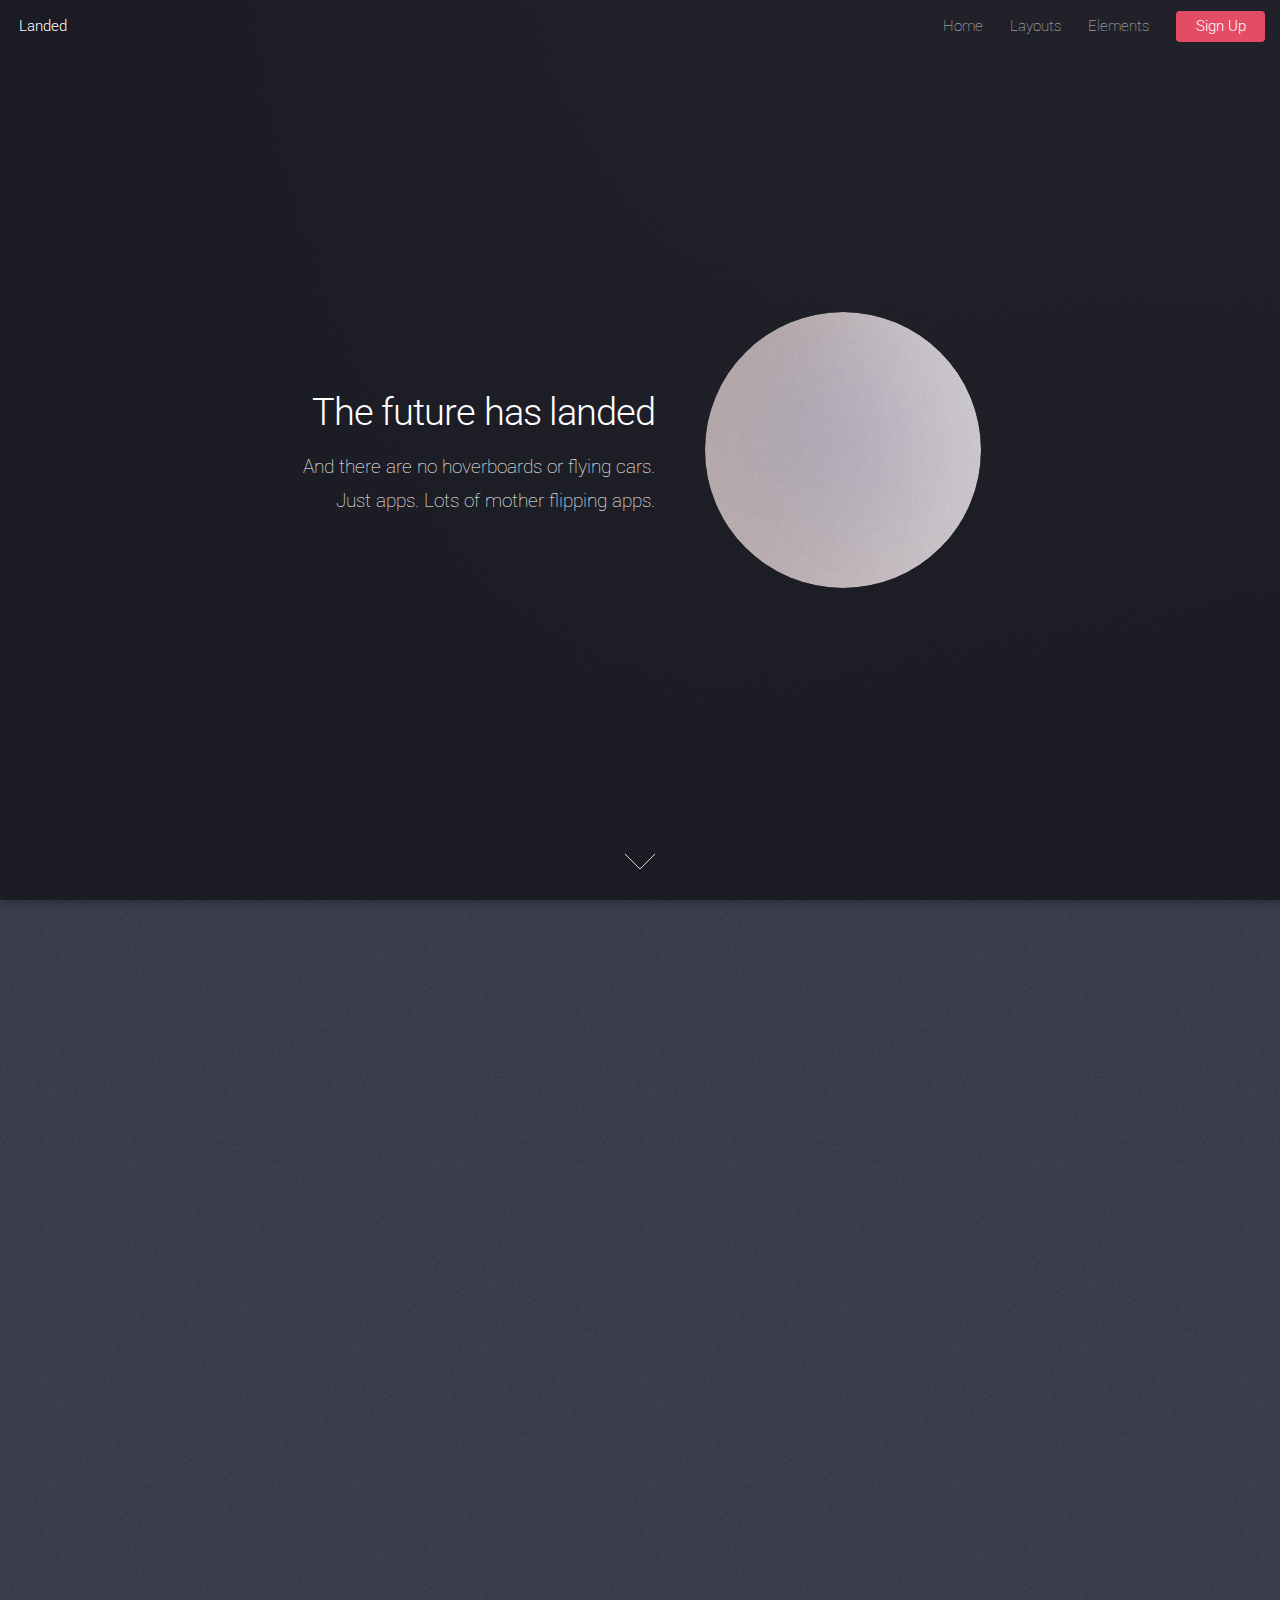
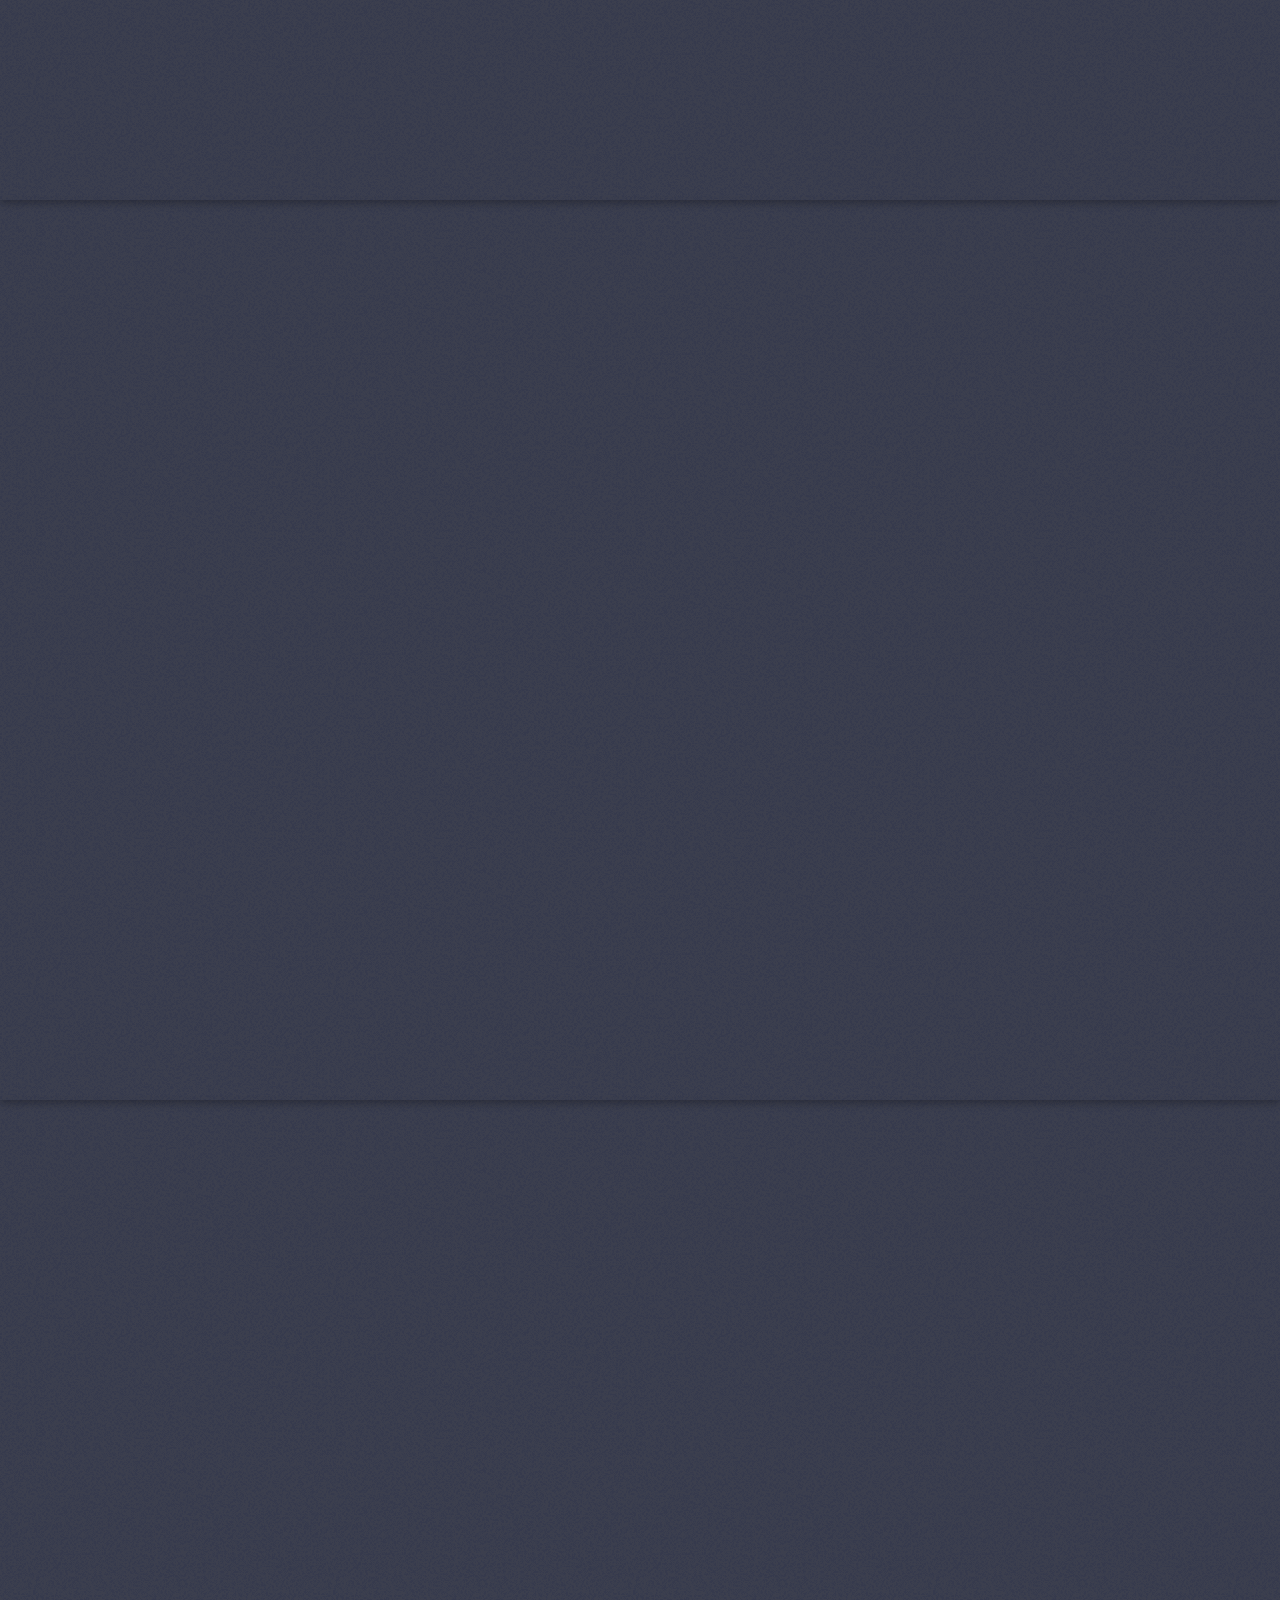
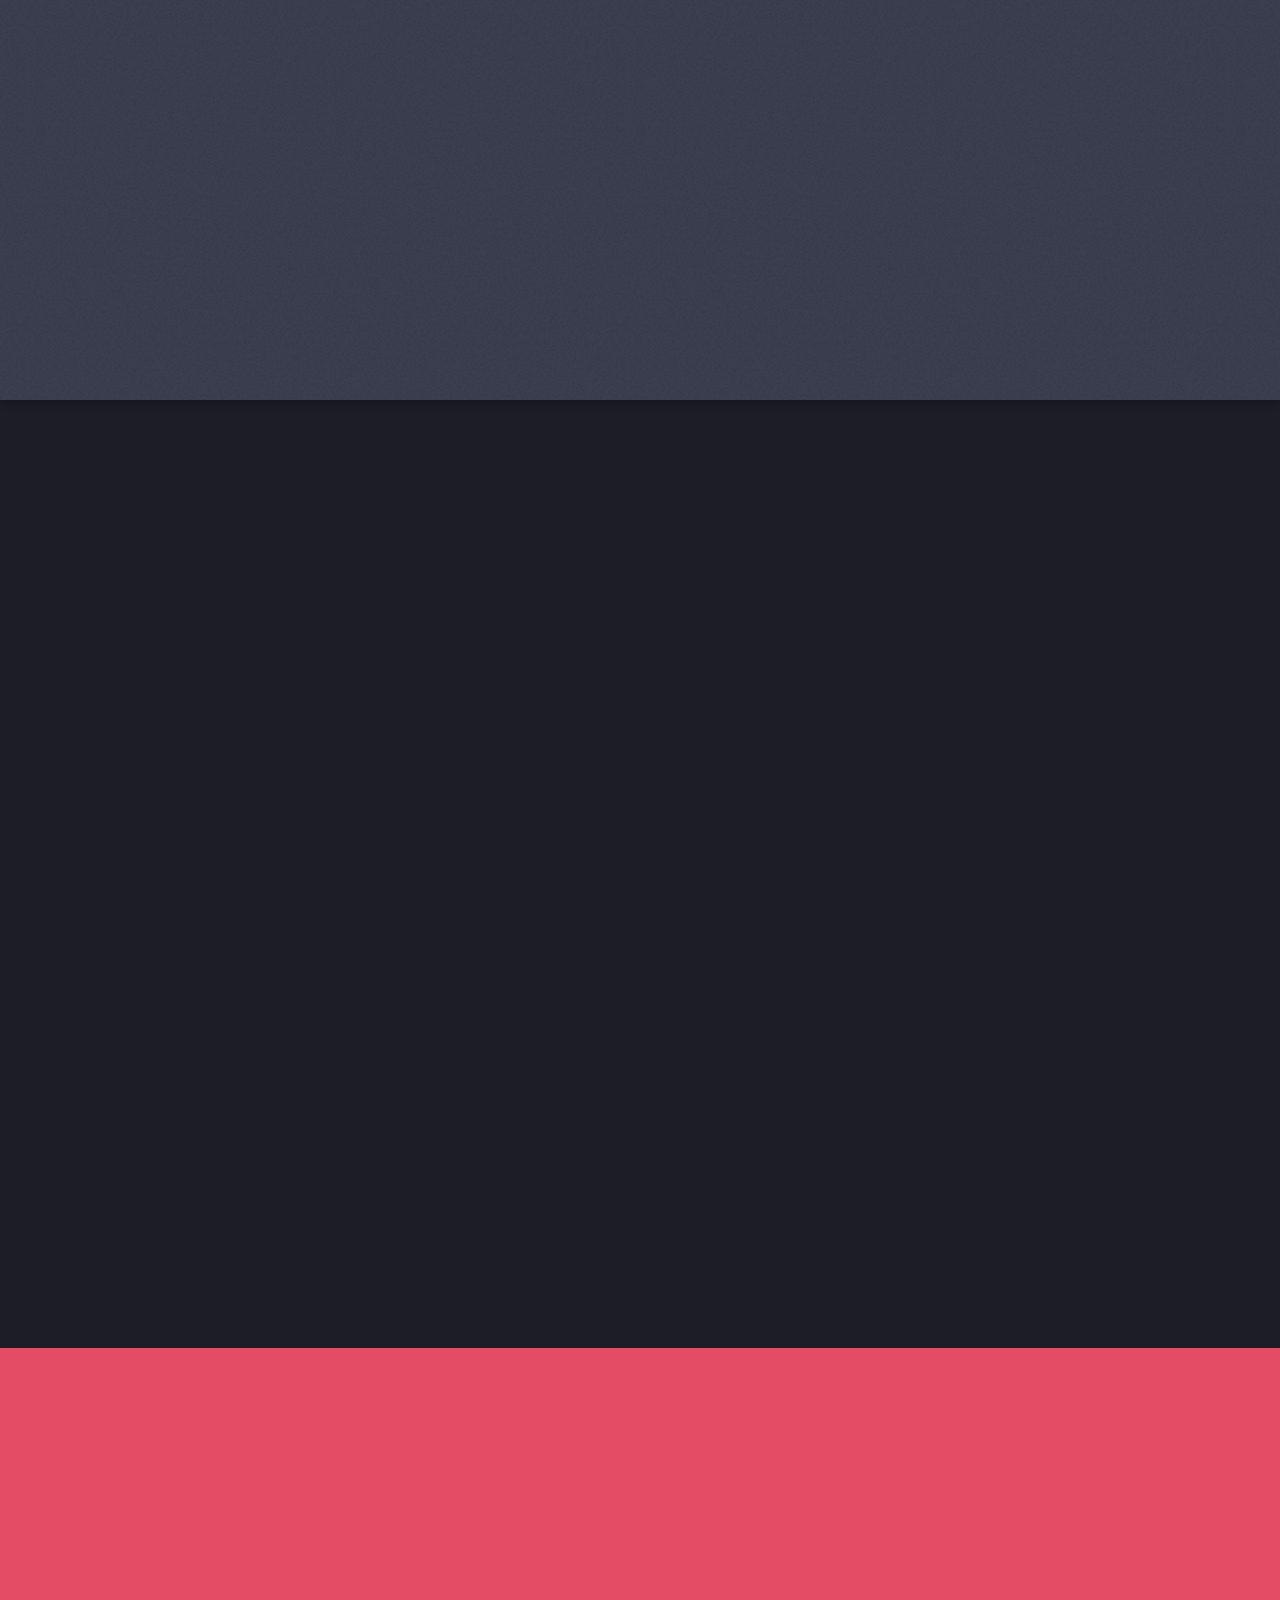
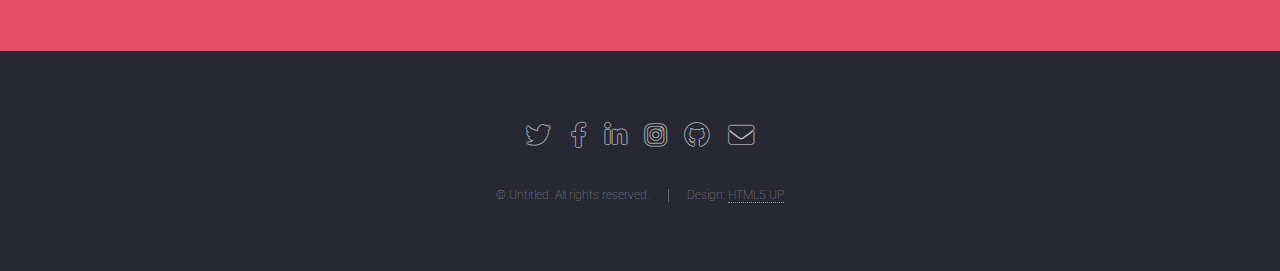
==== index.html @ fabad8af "initial commit" ====
<!DOCTYPE HTML>
<!--
	Landed by HTML5 UP
	html5up.net | @ajlkn
	Free for personal and commercial use under the CCA 3.0 license (html5up.net/license)
-->
<html>
	<head>
		<title>Landed by HTML5 UP</title>
		<meta charset="utf-8" />
		<meta name="viewport" content="width=device-width, initial-scale=1, user-scalable=no" />
		<link rel="stylesheet" href="assets/css/main.css" />
		<noscript><link rel="stylesheet" href="assets/css/noscript.css" /></noscript>
	</head>
	<body class="is-preload landing">
		<div id="page-wrapper">

			<!-- Header -->
				<header id="header">
					<h1 id="logo"><a href="index.html">Landed</a></h1>
					<nav id="nav">
						<ul>
							<li><a href="index.html">Home</a></li>
							<li>
								<a href="#">Layouts</a>
								<ul>
									<li><a href="left-sidebar.html">Left Sidebar</a></li>
									<li><a href="right-sidebar.html">Right Sidebar</a></li>
									<li><a href="no-sidebar.html">No Sidebar</a></li>
									<li>
										<a href="#">Submenu</a>
										<ul>
											<li><a href="#">Option 1</a></li>
											<li><a href="#">Option 2</a></li>
											<li><a href="#">Option 3</a></li>
											<li><a href="#">Option 4</a></li>
										</ul>
									</li>
								</ul>
							</li>
							<li><a href="elements.html">Elements</a></li>
							<li><a href="#" class="button primary">Sign Up</a></li>
						</ul>
					</nav>
				</header>

			<!-- Banner -->
				<section id="banner">
					<div class="content">
						<header>
							<h2>The future has landed</h2>
							<p>And there are no hoverboards or flying cars.<br />
							Just apps. Lots of mother flipping apps.</p>
						</header>
						<span class="image"><img src="images/pic01.jpg" alt="" /></span>
					</div>
					<a href="#one" class="goto-next scrolly">Next</a>
				</section>

			<!-- One -->
				<section id="one" class="spotlight style1 bottom">
					<span class="image fit main"><img src="images/pic02.jpg" alt="" /></span>
					<div class="content">
						<div class="container">
							<div class="row">
								<div class="col-4 col-12-medium">
									<header>
										<h2>Odio faucibus ipsum integer consequat</h2>
										<p>Nascetur eu nibh vestibulum amet gravida nascetur praesent</p>
									</header>
								</div>
								<div class="col-4 col-12-medium">
									<p>Feugiat accumsan lorem eu ac lorem amet sed accumsan donec.
									Blandit orci porttitor semper. Arcu phasellus tortor enim mi
									nisi praesent dolor adipiscing. Integer mi sed nascetur cep aliquet
									augue varius tempus lobortis porttitor accumsan consequat
									adipiscing lorem dolor.</p>
								</div>
								<div class="col-4 col-12-medium">
									<p>Morbi enim nascetur et placerat lorem sed iaculis neque ante
									adipiscing adipiscing metus massa. Blandit orci porttitor semper.
									Arcu phasellus tortor enim mi mi nisi praesent adipiscing. Integer
									mi sed nascetur cep aliquet augue varius tempus. Feugiat lorem
									ipsum dolor nullam.</p>
								</div>
							</div>
						</div>
					</div>
					<a href="#two" class="goto-next scrolly">Next</a>
				</section>

			<!-- Two -->
				<section id="two" class="spotlight style2 right">
					<span class="image fit main"><img src="images/pic03.jpg" alt="" /></span>
					<div class="content">
						<header>
							<h2>Interdum amet non magna accumsan</h2>
							<p>Nunc commodo accumsan eget id nisi eu col volutpat magna</p>
						</header>
						<p>Feugiat accumsan lorem eu ac lorem amet ac arcu phasellus tortor enim mi mi nisi praesent adipiscing. Integer mi sed nascetur cep aliquet augue varius tempus lobortis porttitor lorem et accumsan consequat adipiscing lorem.</p>
						<ul class="actions">
							<li><a href="#" class="button">Learn More</a></li>
						</ul>
					</div>
					<a href="#three" class="goto-next scrolly">Next</a>
				</section>

			<!-- Three -->
				<section id="three" class="spotlight style3 left">
					<span class="image fit main bottom"><img src="images/pic04.jpg" alt="" /></span>
					<div class="content">
						<header>
							<h2>Interdum felis blandit praesent sed augue</h2>
							<p>Accumsan integer ultricies aliquam vel massa sapien phasellus</p>
						</header>
						<p>Feugiat accumsan lorem eu ac lorem amet ac arcu phasellus tortor enim mi mi nisi praesent adipiscing. Integer mi sed nascetur cep aliquet augue varius tempus lobortis porttitor lorem et accumsan consequat adipiscing lorem.</p>
						<ul class="actions">
							<li><a href="#" class="button">Learn More</a></li>
						</ul>
					</div>
					<a href="#four" class="goto-next scrolly">Next</a>
				</section>

			<!-- Four -->
				<section id="four" class="wrapper style1 special fade-up">
					<div class="container">
						<header class="major">
							<h2>Accumsan sed tempus adipiscing blandit</h2>
							<p>Iaculis ac volutpat vis non enim gravida nisi faucibus posuere arcu consequat</p>
						</header>
						<div class="box alt">
							<div class="row gtr-uniform">
								<section class="col-4 col-6-medium col-12-xsmall">
									<span class="icon solid alt major fa-chart-area"></span>
									<h3>Ipsum sed commodo</h3>
									<p>Feugiat accumsan lorem eu ac lorem amet accumsan donec. Blandit orci porttitor.</p>
								</section>
								<section class="col-4 col-6-medium col-12-xsmall">
									<span class="icon solid alt major fa-comment"></span>
									<h3>Eleifend lorem ornare</h3>
									<p>Feugiat accumsan lorem eu ac lorem amet accumsan donec. Blandit orci porttitor.</p>
								</section>
								<section class="col-4 col-6-medium col-12-xsmall">
									<span class="icon solid alt major fa-flask"></span>
									<h3>Cubilia cep lobortis</h3>
									<p>Feugiat accumsan lorem eu ac lorem amet accumsan donec. Blandit orci porttitor.</p>
								</section>
								<section class="col-4 col-6-medium col-12-xsmall">
									<span class="icon solid alt major fa-paper-plane"></span>
									<h3>Non semper interdum</h3>
									<p>Feugiat accumsan lorem eu ac lorem amet accumsan donec. Blandit orci porttitor.</p>
								</section>
								<section class="col-4 col-6-medium col-12-xsmall">
									<span class="icon solid alt major fa-file"></span>
									<h3>Odio laoreet accumsan</h3>
									<p>Feugiat accumsan lorem eu ac lorem amet accumsan donec. Blandit orci porttitor.</p>
								</section>
								<section class="col-4 col-6-medium col-12-xsmall">
									<span class="icon solid alt major fa-lock"></span>
									<h3>Massa arcu accumsan</h3>
									<p>Feugiat accumsan lorem eu ac lorem amet accumsan donec. Blandit orci porttitor.</p>
								</section>
							</div>
						</div>
						<footer class="major">
							<ul class="actions special">
								<li><a href="#" class="button">Magna sed feugiat</a></li>
							</ul>
						</footer>
					</div>
				</section>

			<!-- Five -->
				<section id="five" class="wrapper style2 special fade">
					<div class="container">
						<header>
							<h2>Magna faucibus lorem diam</h2>
							<p>Ante metus praesent faucibus ante integer id accumsan eleifend</p>
						</header>
						<form method="post" action="#" class="cta">
							<div class="row gtr-uniform gtr-50">
								<div class="col-8 col-12-xsmall"><input type="email" name="email" id="email" placeholder="Your Email Address" /></div>
								<div class="col-4 col-12-xsmall"><input type="submit" value="Get Started" class="fit primary" /></div>
							</div>
						</form>
					</div>
				</section>

			<!-- Footer -->
				<footer id="footer">
					<ul class="icons">
						<li><a href="#" class="icon brands alt fa-twitter"><span class="label">Twitter</span></a></li>
						<li><a href="#" class="icon brands alt fa-facebook-f"><span class="label">Facebook</span></a></li>
						<li><a href="#" class="icon brands alt fa-linkedin-in"><span class="label">LinkedIn</span></a></li>
						<li><a href="#" class="icon brands alt fa-instagram"><span class="label">Instagram</span></a></li>
						<li><a href="#" class="icon brands alt fa-github"><span class="label">GitHub</span></a></li>
						<li><a href="#" class="icon solid alt fa-envelope"><span class="label">Email</span></a></li>
					</ul>
					<ul class="copyright">
						<li>&copy; Untitled. All rights reserved.</li><li>Design: <a href="http://html5up.net">HTML5 UP</a></li>
					</ul>
				</footer>

		</div>

		<!-- Scripts -->
			<script src="assets/js/jquery.min.js"></script>
			<script src="assets/js/jquery.scrolly.min.js"></script>
			<script src="assets/js/jquery.dropotron.min.js"></script>
			<script src="assets/js/jquery.scrollex.min.js"></script>
			<script src="assets/js/browser.min.js"></script>
			<script src="assets/js/breakpoints.min.js"></script>
			<script src="assets/js/util.js"></script>
			<script src="assets/js/main.js"></script>

	</body>
</html>
---- assets/css/main.css ----
@import url("fontawesome-all.min.css");
@import url("https://fonts.googleapis.com/css?family=Roboto:100,300,100italic,300italic");

/*
	Landed by HTML5 UP
	html5up.net | @ajlkn
	Free for personal and commercial use under the CCA 3.0 license (html5up.net/license)
*/

html, body, div, span, applet, object,
iframe, h1, h2, h3, h4, h5, h6, p, blockquote,
pre, a, abbr, acronym, address, big, cite,
code, del, dfn, em, img, ins, kbd, q, s, samp,
small, strike, strong, sub, sup, tt, var, b,
u, i, center, dl, dt, dd, ol, ul, li, fieldset,
form, label, legend, table, caption, tbody,
tfoot, thead, tr, th, td, article, aside,
canvas, details, embed, figure, figcaption,
footer, header, hgroup, menu, nav, output, ruby,
section, summary, time, mark, audio, video {
	margin: 0;
	padding: 0;
	border: 0;
	font-size: 100%;
	font: inherit;
	vertical-align: baseline;}

article, aside, details, figcaption, figure,
footer, header, hgroup, menu, nav, section {
	display: block;}

body {
	line-height: 1;
}

ol, ul {
	list-style: none;
}

blockquote, q {
	quotes: none;
}

	blockquote:before, blockquote:after, q:before, q:after {
		content: '';
		content: none;
	}

table {
	border-collapse: collapse;
	border-spacing: 0;
}

body {
	-webkit-text-size-adjust: none;
}

mark {
	background-color: transparent;
	color: inherit;
}

input::-moz-focus-inner {
	border: 0;
	padding: 0;
}

input, select, textarea {
	-moz-appearance: none;
	-webkit-appearance: none;
	-ms-appearance: none;
	appearance: none;
}

/* Basic */

	html {
		box-sizing: border-box;
	}

	*, *:before, *:after {
		box-sizing: inherit;
	}

	html, body {
		background: #1c1d26;
	}

	body.is-preload *, body.is-preload *:before, body.is-preload *:after {
		-moz-animation: none !important;
		-webkit-animation: none !important;
		-ms-animation: none !important;
		animation: none !important;
		-moz-transition: none !important;
		-webkit-transition: none !important;
		-ms-transition: none !important;
		transition: none !important;
	}

	body, input, select, textarea {
		color: rgba(255, 255, 255, 0.75);
		font-family: "Roboto", Helvetica, sans-serif;
		font-size: 15pt;
		font-weight: 100;
		line-height: 1.75em;
	}

	a {
		-moz-transition: border-color 0.2s ease-in-out, color 0.2s ease-in-out;
		-webkit-transition: border-color 0.2s ease-in-out, color 0.2s ease-in-out;
		-ms-transition: border-color 0.2s ease-in-out, color 0.2s ease-in-out;
		transition: border-color 0.2s ease-in-out, color 0.2s ease-in-out;
		border-bottom: dotted 1px;
		color: #e44c65;
		text-decoration: none;
	}

		a:hover {
			color: #e44c65 !important;
			border-bottom-color: transparent;
		}

	strong, b {
		color: #ffffff;
		font-weight: 300;
	}

	em, i {
		font-style: italic;
	}

	p {
		margin: 0 0 2em 0;
	}

	h1, h2, h3, h4, h5, h6 {
		color: #ffffff;
		font-weight: 300;
		line-height: 1em;
		margin: 0 0 1em 0;
	}

		h1 a, h2 a, h3 a, h4 a, h5 a, h6 a {
			color: inherit;
			border: 0;
		}

	h2 {
		font-size: 2em;
		line-height: 1.5em;
		letter-spacing: -0.025em;
	}

	h3 {
		font-size: 1.35em;
		line-height: 1.5em;
	}

	h4 {
		font-size: 1.1em;
		line-height: 1.5em;
	}

	h5 {
		font-size: 0.9em;
		line-height: 1.5em;
	}

	h6 {
		font-size: 0.7em;
		line-height: 1.5em;
	}

	sub {
		font-size: 0.8em;
		position: relative;
		top: 0.5em;
	}

	sup {
		font-size: 0.8em;
		position: relative;
		top: -0.5em;
	}

	hr {
		border: 0;
		border-bottom: solid 1px rgba(255, 255, 255, 0.3);
		margin: 3em 0;
	}

		hr.major {
			margin: 4em 0;
		}

	blockquote {
		border-left: solid 4px rgba(255, 255, 255, 0.3);
		font-style: italic;
		margin: 0 0 2em 0;
		padding: 0.5em 0 0.5em 2em;
	}

	code {
		background: rgba(255, 255, 255, 0.075);
		border-radius: 4px;
		font-family: "Courier New", monospace;
		font-size: 0.9em;
		margin: 0 0.25em;
		padding: 0.25em 0.65em;
	}

	pre {
		-webkit-overflow-scrolling: touch;
		font-family: "Courier New", monospace;
		font-size: 0.9em;
		margin: 0 0 2em 0;
	}

		pre code {
			display: block;
			line-height: 1.75em;
			padding: 1em 1.5em;
			overflow-x: auto;
		}

	.align-left {
		text-align: left;
	}

	.align-center {
		text-align: center;
	}

	.align-right {
		text-align: right;
	}

/* Loader */

	@-moz-keyframes spinner-show {
		0% {
			opacity: 0;
		}

		100% {
			opacity: 1;
		}
	}

	@-webkit-keyframes spinner-show {
		0% {
			opacity: 0;
		}

		100% {
			opacity: 1;
		}
	}

	@-ms-keyframes spinner-show {
		0% {
			opacity: 0;
		}

		100% {
			opacity: 1;
		}
	}

	@keyframes spinner-show {
		0% {
			opacity: 0;
		}

		100% {
			opacity: 1;
		}
	}

	@-moz-keyframes spinner-hide {
		0% {
			color: rgba(255, 255, 255, 0.15);
			z-index: 100001;
			-moz-transform: scale(1) rotate(0deg);
			-webkit-transform: scale(1) rotate(0deg);
			-ms-transform: scale(1) rotate(0deg);
			transform: scale(1) rotate(0deg);
		}

		99% {
			color: #1c1d26;
			z-index: 100001;
			-moz-transform: scale(0.5) rotate(360deg);
			-webkit-transform: scale(0.5) rotate(360deg);
			-ms-transform: scale(0.5) rotate(360deg);
			transform: scale(0.5) rotate(360deg);
		}

		100% {
			color: #1c1d26;
			z-index: -1;
			-moz-transform: scale(0.5) rotate(360deg);
			-webkit-transform: scale(0.5) rotate(360deg);
			-ms-transform: scale(0.5) rotate(360deg);
			transform: scale(0.5) rotate(360deg);
		}
	}

	@-webkit-keyframes spinner-hide {
		0% {
			color: rgba(255, 255, 255, 0.15);
			z-index: 100001;
			-moz-transform: scale(1) rotate(0deg);
			-webkit-transform: scale(1) rotate(0deg);
			-ms-transform: scale(1) rotate(0deg);
			transform: scale(1) rotate(0deg);
		}

		99% {
			color: #1c1d26;
			z-index: 100001;
			-moz-transform: scale(0.5) rotate(360deg);
			-webkit-transform: scale(0.5) rotate(360deg);
			-ms-transform: scale(0.5) rotate(360deg);
			transform: scale(0.5) rotate(360deg);
		}

		100% {
			color: #1c1d26;
			z-index: -1;
			-moz-transform: scale(0.5) rotate(360deg);
			-webkit-transform: scale(0.5) rotate(360deg);
			-ms-transform: scale(0.5) rotate(360deg);
			transform: scale(0.5) rotate(360deg);
		}
	}

	@-ms-keyframes spinner-hide {
		0% {
			color: rgba(255, 255, 255, 0.15);
			z-index: 100001;
			-moz-transform: scale(1) rotate(0deg);
			-webkit-transform: scale(1) rotate(0deg);
			-ms-transform: scale(1) rotate(0deg);
			transform: scale(1) rotate(0deg);
		}

		99% {
			color: #1c1d26;
			z-index: 100001;
			-moz-transform: scale(0.5) rotate(360deg);
			-webkit-transform: scale(0.5) rotate(360deg);
			-ms-transform: scale(0.5) rotate(360deg);
			transform: scale(0.5) rotate(360deg);
		}

		100% {
			color: #1c1d26;
			z-index: -1;
			-moz-transform: scale(0.5) rotate(360deg);
			-webkit-transform: scale(0.5) rotate(360deg);
			-ms-transform: scale(0.5) rotate(360deg);
			transform: scale(0.5) rotate(360deg);
		}
	}

	@keyframes spinner-hide {
		0% {
			color: rgba(255, 255, 255, 0.15);
			z-index: 100001;
			-moz-transform: scale(1) rotate(0deg);
			-webkit-transform: scale(1) rotate(0deg);
			-ms-transform: scale(1) rotate(0deg);
			transform: scale(1) rotate(0deg);
		}

		99% {
			color: #1c1d26;
			z-index: 100001;
			-moz-transform: scale(0.5) rotate(360deg);
			-webkit-transform: scale(0.5) rotate(360deg);
			-ms-transform: scale(0.5) rotate(360deg);
			transform: scale(0.5) rotate(360deg);
		}

		100% {
			color: #1c1d26;
			z-index: -1;
			-moz-transform: scale(0.5) rotate(360deg);
			-webkit-transform: scale(0.5) rotate(360deg);
			-ms-transform: scale(0.5) rotate(360deg);
			transform: scale(0.5) rotate(360deg);
		}
	}

	@-moz-keyframes spinner-rotate {
		0% {
			-moz-transform: scale(1) rotate(0deg);
			-webkit-transform: scale(1) rotate(0deg);
			-ms-transform: scale(1) rotate(0deg);
			transform: scale(1) rotate(0deg);
		}

		100% {
			-moz-transform: scale(1) rotate(360deg);
			-webkit-transform: scale(1) rotate(360deg);
			-ms-transform: scale(1) rotate(360deg);
			transform: scale(1) rotate(360deg);
		}
	}

	@-webkit-keyframes spinner-rotate {
		0% {
			-moz-transform: scale(1) rotate(0deg);
			-webkit-transform: scale(1) rotate(0deg);
			-ms-transform: scale(1) rotate(0deg);
			transform: scale(1) rotate(0deg);
		}

		100% {
			-moz-transform: scale(1) rotate(360deg);
			-webkit-transform: scale(1) rotate(360deg);
			-ms-transform: scale(1) rotate(360deg);
			transform: scale(1) rotate(360deg);
		}
	}

	@-ms-keyframes spinner-rotate {
		0% {
			-moz-transform: scale(1) rotate(0deg);
			-webkit-transform: scale(1) rotate(0deg);
			-ms-transform: scale(1) rotate(0deg);
			transform: scale(1) rotate(0deg);
		}

		100% {
			-moz-transform: scale(1) rotate(360deg);
			-webkit-transform: scale(1) rotate(360deg);
			-ms-transform: scale(1) rotate(360deg);
			transform: scale(1) rotate(360deg);
		}
	}

	@keyframes spinner-rotate {
		0% {
			-moz-transform: scale(1) rotate(0deg);
			-webkit-transform: scale(1) rotate(0deg);
			-ms-transform: scale(1) rotate(0deg);
			transform: scale(1) rotate(0deg);
		}

		100% {
			-moz-transform: scale(1) rotate(360deg);
			-webkit-transform: scale(1) rotate(360deg);
			-ms-transform: scale(1) rotate(360deg);
			transform: scale(1) rotate(360deg);
		}
	}

	@-moz-keyframes overlay-hide {
		0% {
			opacity: 1;
			z-index: 100000;
		}

		15% {
			opacity: 1;
			z-index: 100000;
		}

		99% {
			opacity: 0;
			z-index: 100000;
		}

		100% {
			opacity: 0;
			z-index: -1;
		}
	}

	@-webkit-keyframes overlay-hide {
		0% {
			opacity: 1;
			z-index: 100000;
		}

		15% {
			opacity: 1;
			z-index: 100000;
		}

		99% {
			opacity: 0;
			z-index: 100000;
		}

		100% {
			opacity: 0;
			z-index: -1;
		}
	}

	@-ms-keyframes overlay-hide {
		0% {
			opacity: 1;
			z-index: 100000;
		}

		15% {
			opacity: 1;
			z-index: 100000;
		}

		99% {
			opacity: 0;
			z-index: 100000;
		}

		100% {
			opacity: 0;
			z-index: -1;
		}
	}

	@keyframes overlay-hide {
		0% {
			opacity: 1;
			z-index: 100000;
		}

		15% {
			opacity: 1;
			z-index: 100000;
		}

		99% {
			opacity: 0;
			z-index: 100000;
		}

		100% {
			opacity: 0;
			z-index: -1;
		}
	}

	body.landing {
		text-decoration: none;
	}

		body.landing:before {
			-moz-osx-font-smoothing: grayscale;
			-webkit-font-smoothing: antialiased;
			display: inline-block;
			font-style: normal;
			font-variant: normal;
			text-rendering: auto;
			line-height: 1;
			text-transform: none !important;
			font-family: 'Font Awesome 5 Free';
			font-weight: 900;
		}

		body.landing:before {
			-moz-animation: spinner-show 1.5s 1 0.25s ease forwards, spinner-hide 0.25s ease-in-out forwards !important;
			-webkit-animation: spinner-show 1.5s 1 0.25s ease forwards, spinner-hide 0.25s ease-in-out forwards !important;
			-ms-animation: spinner-show 1.5s 1 0.25s ease forwards, spinner-hide 0.25s ease-in-out forwards !important;
			animation: spinner-show 1.5s 1 0.25s ease forwards, spinner-hide 0.25s ease-in-out forwards !important;
			-moz-transform-origin: 50% 50%;
			-webkit-transform-origin: 50% 50%;
			-ms-transform-origin: 50% 50%;
			transform-origin: 50% 50%;
			color: rgba(255, 255, 255, 0.15);
			content: '\f1ce';
			cursor: default;
			display: block;
			font-size: 2em;
			height: 2em;
			left: 50%;
			line-height: 2em;
			margin: -1em 0 0 -1em;
			opacity: 0;
			position: fixed;
			text-align: center;
			top: 50%;
			width: 2em;
			z-index: -1;
		}

		body.landing:after {
			-moz-animation: overlay-hide 1.5s ease-in forwards !important;
			-webkit-animation: overlay-hide 1.5s ease-in forwards !important;
			-ms-animation: overlay-hide 1.5s ease-in forwards !important;
			animation: overlay-hide 1.5s ease-in forwards !important;
			background: #1c1d26;
			content: '';
			display: block;
			height: 100%;
			left: 0;
			opacity: 0;
			position: fixed;
			top: 0;
			width: 100%;
			z-index: -1;
		}

		body.landing.is-preload:before {
			-moz-animation: spinner-show 1.5s 1 0.25s ease forwards, spinner-rotate 0.75s infinite linear !important;
			-webkit-animation: spinner-show 1.5s 1 0.25s ease forwards, spinner-rotate 0.75s infinite linear !important;
			-ms-animation: spinner-show 1.5s 1 0.25s ease forwards, spinner-rotate 0.75s infinite linear !important;
			animation: spinner-show 1.5s 1 0.25s ease forwards, spinner-rotate 0.75s infinite linear !important;
			z-index: 100001;
		}

		body.landing.is-preload:after {
			-moz-animation: none !important;
			-webkit-animation: none !important;
			-ms-animation: none !important;
			animation: none !important;
			opacity: 1;
			z-index: 100000;
		}

	@media (-webkit-min-device-pixel-ratio: 2) {

		body.landing:before {
			line-height: 2.025em;
		}

	}

/* Container */

	.container {
		margin: 0 auto;
		max-width: calc(100% - 4em);
		width: 70em;
	}

		.container.xsmall {
			width: 17.5em;
		}

		.container.small {
			width: 35em;
		}

		.container.medium {
			width: 52.5em;
		}

		.container.large {
			width: 87.5em;
		}

		.container.xlarge {
			width: 105em;
		}

		.container.max {
			width: 100%;
		}

		@media screen and (max-width: 1280px) {

			.container {
				width: 90%;
				max-width: 100%;
			}

		}

		@media screen and (max-width: 980px) {

			.container {
				width: 100% !important;
			}

		}

/* Row */

	.row {
		display: flex;
		flex-wrap: wrap;
		box-sizing: border-box;
		align-items: stretch;
	}

		.row > * {
			box-sizing: border-box;
		}

		.row.gtr-uniform > * > :last-child {
			margin-bottom: 0;
		}

		.row.aln-left {
			justify-content: flex-start;
		}

		.row.aln-center {
			justify-content: center;
		}

		.row.aln-right {
			justify-content: flex-end;
		}

		.row.aln-top {
			align-items: flex-start;
		}

		.row.aln-middle {
			align-items: center;
		}

		.row.aln-bottom {
			align-items: flex-end;
		}

		.row > .imp {
			order: -1;
		}

		.row > .col-1 {
			width: 8.33333%;
		}

		.row > .off-1 {
			margin-left: 8.33333%;
		}

		.row > .col-2 {
			width: 16.66667%;
		}

		.row > .off-2 {
			margin-left: 16.66667%;
		}

		.row > .col-3 {
			width: 25%;
		}

		.row > .off-3 {
			margin-left: 25%;
		}

		.row > .col-4 {
			width: 33.33333%;
		}

		.row > .off-4 {
			margin-left: 33.33333%;
		}

		.row > .col-5 {
			width: 41.66667%;
		}

		.row > .off-5 {
			margin-left: 41.66667%;
		}

		.row > .col-6 {
			width: 50%;
		}

		.row > .off-6 {
			margin-left: 50%;
		}

		.row > .col-7 {
			width: 58.33333%;
		}

		.row > .off-7 {
			margin-left: 58.33333%;
		}

		.row > .col-8 {
			width: 66.66667%;
		}

		.row > .off-8 {
			margin-left: 66.66667%;
		}

		.row > .col-9 {
			width: 75%;
		}

		.row > .off-9 {
			margin-left: 75%;
		}

		.row > .col-10 {
			width: 83.33333%;
		}

		.row > .off-10 {
			margin-left: 83.33333%;
		}

		.row > .col-11 {
			width: 91.66667%;
		}

		.row > .off-11 {
			margin-left: 91.66667%;
		}

		.row > .col-12 {
			width: 100%;
		}

		.row > .off-12 {
			margin-left: 100%;
		}

		.row.gtr-0 {
			margin-top: 0;
			margin-left: 0em;
		}

			.row.gtr-0 > * {
				padding: 0 0 0 0em;
			}

			.row.gtr-0.gtr-uniform {
				margin-top: 0em;
			}

				.row.gtr-0.gtr-uniform > * {
					padding-top: 0em;
				}

		.row.gtr-25 {
			margin-top: 0;
			margin-left: -0.625em;
		}

			.row.gtr-25 > * {
				padding: 0 0 0 0.625em;
			}

			.row.gtr-25.gtr-uniform {
				margin-top: -0.625em;
			}

				.row.gtr-25.gtr-uniform > * {
					padding-top: 0.625em;
				}

		.row.gtr-50 {
			margin-top: 0;
			margin-left: -1.25em;
		}

			.row.gtr-50 > * {
				padding: 0 0 0 1.25em;
			}

			.row.gtr-50.gtr-uniform {
				margin-top: -1.25em;
			}

				.row.gtr-50.gtr-uniform > * {
					padding-top: 1.25em;
				}

		.row {
			margin-top: 0;
			margin-left: -2.5em;
		}

			.row > * {
				padding: 0 0 0 2.5em;
			}

			.row.gtr-uniform {
				margin-top: -2.5em;
			}

				.row.gtr-uniform > * {
					padding-top: 2.5em;
				}

		.row.gtr-150 {
			margin-top: 0;
			margin-left: -3.75em;
		}

			.row.gtr-150 > * {
				padding: 0 0 0 3.75em;
			}

			.row.gtr-150.gtr-uniform {
				margin-top: -3.75em;
			}

				.row.gtr-150.gtr-uniform > * {
					padding-top: 3.75em;
				}

		.row.gtr-200 {
			margin-top: 0;
			margin-left: -5em;
		}

			.row.gtr-200 > * {
				padding: 0 0 0 5em;
			}

			.row.gtr-200.gtr-uniform {
				margin-top: -5em;
			}

				.row.gtr-200.gtr-uniform > * {
					padding-top: 5em;
				}

		@media screen and (max-width: 1680px) {

			.row {
				display: flex;
				flex-wrap: wrap;
				box-sizing: border-box;
				align-items: stretch;
			}

				.row > * {
					box-sizing: border-box;
				}

				.row.gtr-uniform > * > :last-child {
					margin-bottom: 0;
				}

				.row.aln-left {
					justify-content: flex-start;
				}

				.row.aln-center {
					justify-content: center;
				}

				.row.aln-right {
					justify-content: flex-end;
				}

				.row.aln-top {
					align-items: flex-start;
				}

				.row.aln-middle {
					align-items: center;
				}

				.row.aln-bottom {
					align-items: flex-end;
				}

				.row > .imp-xlarge {
					order: -1;
				}

				.row > .col-1-xlarge {
					width: 8.33333%;
				}

				.row > .off-1-xlarge {
					margin-left: 8.33333%;
				}

				.row > .col-2-xlarge {
					width: 16.66667%;
				}

				.row > .off-2-xlarge {
					margin-left: 16.66667%;
				}

				.row > .col-3-xlarge {
					width: 25%;
				}

				.row > .off-3-xlarge {
					margin-left: 25%;
				}

				.row > .col-4-xlarge {
					width: 33.33333%;
				}

				.row > .off-4-xlarge {
					margin-left: 33.33333%;
				}

				.row > .col-5-xlarge {
					width: 41.66667%;
				}

				.row > .off-5-xlarge {
					margin-left: 41.66667%;
				}

				.row > .col-6-xlarge {
					width: 50%;
				}

				.row > .off-6-xlarge {
					margin-left: 50%;
				}

				.row > .col-7-xlarge {
					width: 58.33333%;
				}

				.row > .off-7-xlarge {
					margin-left: 58.33333%;
				}

				.row > .col-8-xlarge {
					width: 66.66667%;
				}

				.row > .off-8-xlarge {
					margin-left: 66.66667%;
				}

				.row > .col-9-xlarge {
					width: 75%;
				}

				.row > .off-9-xlarge {
					margin-left: 75%;
				}

				.row > .col-10-xlarge {
					width: 83.33333%;
				}

				.row > .off-10-xlarge {
					margin-left: 83.33333%;
				}

				.row > .col-11-xlarge {
					width: 91.66667%;
				}

				.row > .off-11-xlarge {
					margin-left: 91.66667%;
				}

				.row > .col-12-xlarge {
					width: 100%;
				}

				.row > .off-12-xlarge {
					margin-left: 100%;
				}

				.row.gtr-0 {
					margin-top: 0;
					margin-left: 0em;
				}

					.row.gtr-0 > * {
						padding: 0 0 0 0em;
					}

					.row.gtr-0.gtr-uniform {
						margin-top: 0em;
					}

						.row.gtr-0.gtr-uniform > * {
							padding-top: 0em;
						}

				.row.gtr-25 {
					margin-top: 0;
					margin-left: -0.625em;
				}

					.row.gtr-25 > * {
						padding: 0 0 0 0.625em;
					}

					.row.gtr-25.gtr-uniform {
						margin-top: -0.625em;
					}

						.row.gtr-25.gtr-uniform > * {
							padding-top: 0.625em;
						}

				.row.gtr-50 {
					margin-top: 0;
					margin-left: -1.25em;
				}

					.row.gtr-50 > * {
						padding: 0 0 0 1.25em;
					}

					.row.gtr-50.gtr-uniform {
						margin-top: -1.25em;
					}

						.row.gtr-50.gtr-uniform > * {
							padding-top: 1.25em;
						}

				.row {
					margin-top: 0;
					margin-left: -2.5em;
				}

					.row > * {
						padding: 0 0 0 2.5em;
					}

					.row.gtr-uniform {
						margin-top: -2.5em;
					}

						.row.gtr-uniform > * {
							padding-top: 2.5em;
						}

				.row.gtr-150 {
					margin-top: 0;
					margin-left: -3.75em;
				}

					.row.gtr-150 > * {
						padding: 0 0 0 3.75em;
					}

					.row.gtr-150.gtr-uniform {
						margin-top: -3.75em;
					}

						.row.gtr-150.gtr-uniform > * {
							padding-top: 3.75em;
						}

				.row.gtr-200 {
					margin-top: 0;
					margin-left: -5em;
				}

					.row.gtr-200 > * {
						padding: 0 0 0 5em;
					}

					.row.gtr-200.gtr-uniform {
						margin-top: -5em;
					}

						.row.gtr-200.gtr-uniform > * {
							padding-top: 5em;
						}

		}

		@media screen and (max-width: 1280px) {

			.row {
				display: flex;
				flex-wrap: wrap;
				box-sizing: border-box;
				align-items: stretch;
			}

				.row > * {
					box-sizing: border-box;
				}

				.row.gtr-uniform > * > :last-child {
					margin-bottom: 0;
				}

				.row.aln-left {
					justify-content: flex-start;
				}

				.row.aln-center {
					justify-content: center;
				}

				.row.aln-right {
					justify-content: flex-end;
				}

				.row.aln-top {
					align-items: flex-start;
				}

				.row.aln-middle {
					align-items: center;
				}

				.row.aln-bottom {
					align-items: flex-end;
				}

				.row > .imp-large {
					order: -1;
				}

				.row > .col-1-large {
					width: 8.33333%;
				}

				.row > .off-1-large {
					margin-left: 8.33333%;
				}

				.row > .col-2-large {
					width: 16.66667%;
				}

				.row > .off-2-large {
					margin-left: 16.66667%;
				}

				.row > .col-3-large {
					width: 25%;
				}

				.row > .off-3-large {
					margin-left: 25%;
				}

				.row > .col-4-large {
					width: 33.33333%;
				}

				.row > .off-4-large {
					margin-left: 33.33333%;
				}

				.row > .col-5-large {
					width: 41.66667%;
				}

				.row > .off-5-large {
					margin-left: 41.66667%;
				}

				.row > .col-6-large {
					width: 50%;
				}

				.row > .off-6-large {
					margin-left: 50%;
				}

				.row > .col-7-large {
					width: 58.33333%;
				}

				.row > .off-7-large {
					margin-left: 58.33333%;
				}

				.row > .col-8-large {
					width: 66.66667%;
				}

				.row > .off-8-large {
					margin-left: 66.66667%;
				}

				.row > .col-9-large {
					width: 75%;
				}

				.row > .off-9-large {
					margin-left: 75%;
				}

				.row > .col-10-large {
					width: 83.33333%;
				}

				.row > .off-10-large {
					margin-left: 83.33333%;
				}

				.row > .col-11-large {
					width: 91.66667%;
				}

				.row > .off-11-large {
					margin-left: 91.66667%;
				}

				.row > .col-12-large {
					width: 100%;
				}

				.row > .off-12-large {
					margin-left: 100%;
				}

				.row.gtr-0 {
					margin-top: 0;
					margin-left: 0em;
				}

					.row.gtr-0 > * {
						padding: 0 0 0 0em;
					}

					.row.gtr-0.gtr-uniform {
						margin-top: 0em;
					}

						.row.gtr-0.gtr-uniform > * {
							padding-top: 0em;
						}

				.row.gtr-25 {
					margin-top: 0;
					margin-left: -0.625em;
				}

					.row.gtr-25 > * {
						padding: 0 0 0 0.625em;
					}

					.row.gtr-25.gtr-uniform {
						margin-top: -0.625em;
					}

						.row.gtr-25.gtr-uniform > * {
							padding-top: 0.625em;
						}

				.row.gtr-50 {
					margin-top: 0;
					margin-left: -1.25em;
				}

					.row.gtr-50 > * {
						padding: 0 0 0 1.25em;
					}

					.row.gtr-50.gtr-uniform {
						margin-top: -1.25em;
					}

						.row.gtr-50.gtr-uniform > * {
							padding-top: 1.25em;
						}

				.row {
					margin-top: 0;
					margin-left: -2.5em;
				}

					.row > * {
						padding: 0 0 0 2.5em;
					}

					.row.gtr-uniform {
						margin-top: -2.5em;
					}

						.row.gtr-uniform > * {
							padding-top: 2.5em;
						}

				.row.gtr-150 {
					margin-top: 0;
					margin-left: -3.75em;
				}

					.row.gtr-150 > * {
						padding: 0 0 0 3.75em;
					}

					.row.gtr-150.gtr-uniform {
						margin-top: -3.75em;
					}

						.row.gtr-150.gtr-uniform > * {
							padding-top: 3.75em;
						}

				.row.gtr-200 {
					margin-top: 0;
					margin-left: -5em;
				}

					.row.gtr-200 > * {
						padding: 0 0 0 5em;
					}

					.row.gtr-200.gtr-uniform {
						margin-top: -5em;
					}

						.row.gtr-200.gtr-uniform > * {
							padding-top: 5em;
						}

		}

		@media screen and (max-width: 980px) {

			.row {
				display: flex;
				flex-wrap: wrap;
				box-sizing: border-box;
				align-items: stretch;
			}

				.row > * {
					box-sizing: border-box;
				}

				.row.gtr-uniform > * > :last-child {
					margin-bottom: 0;
				}

				.row.aln-left {
					justify-content: flex-start;
				}

				.row.aln-center {
					justify-content: center;
				}

				.row.aln-right {
					justify-content: flex-end;
				}

				.row.aln-top {
					align-items: flex-start;
				}

				.row.aln-middle {
					align-items: center;
				}

				.row.aln-bottom {
					align-items: flex-end;
				}

				.row > .imp-medium {
					order: -1;
				}

				.row > .col-1-medium {
					width: 8.33333%;
				}

				.row > .off-1-medium {
					margin-left: 8.33333%;
				}

				.row > .col-2-medium {
					width: 16.66667%;
				}

				.row > .off-2-medium {
					margin-left: 16.66667%;
				}

				.row > .col-3-medium {
					width: 25%;
				}

				.row > .off-3-medium {
					margin-left: 25%;
				}

				.row > .col-4-medium {
					width: 33.33333%;
				}

				.row > .off-4-medium {
					margin-left: 33.33333%;
				}

				.row > .col-5-medium {
					width: 41.66667%;
				}

				.row > .off-5-medium {
					margin-left: 41.66667%;
				}

				.row > .col-6-medium {
					width: 50%;
				}

				.row > .off-6-medium {
					margin-left: 50%;
				}

				.row > .col-7-medium {
					width: 58.33333%;
				}

				.row > .off-7-medium {
					margin-left: 58.33333%;
				}

				.row > .col-8-medium {
					width: 66.66667%;
				}

				.row > .off-8-medium {
					margin-left: 66.66667%;
				}

				.row > .col-9-medium {
					width: 75%;
				}

				.row > .off-9-medium {
					margin-left: 75%;
				}

				.row > .col-10-medium {
					width: 83.33333%;
				}

				.row > .off-10-medium {
					margin-left: 83.33333%;
				}

				.row > .col-11-medium {
					width: 91.66667%;
				}

				.row > .off-11-medium {
					margin-left: 91.66667%;
				}

				.row > .col-12-medium {
					width: 100%;
				}

				.row > .off-12-medium {
					margin-left: 100%;
				}

				.row.gtr-0 {
					margin-top: 0;
					margin-left: 0em;
				}

					.row.gtr-0 > * {
						padding: 0 0 0 0em;
					}

					.row.gtr-0.gtr-uniform {
						margin-top: 0em;
					}

						.row.gtr-0.gtr-uniform > * {
							padding-top: 0em;
						}

				.row.gtr-25 {
					margin-top: 0;
					margin-left: -0.625em;
				}

					.row.gtr-25 > * {
						padding: 0 0 0 0.625em;
					}

					.row.gtr-25.gtr-uniform {
						margin-top: -0.625em;
					}

						.row.gtr-25.gtr-uniform > * {
							padding-top: 0.625em;
						}

				.row.gtr-50 {
					margin-top: 0;
					margin-left: -1.25em;
				}

					.row.gtr-50 > * {
						padding: 0 0 0 1.25em;
					}

					.row.gtr-50.gtr-uniform {
						margin-top: -1.25em;
					}

						.row.gtr-50.gtr-uniform > * {
							padding-top: 1.25em;
						}

				.row {
					margin-top: 0;
					margin-left: -2.5em;
				}

					.row > * {
						padding: 0 0 0 2.5em;
					}

					.row.gtr-uniform {
						margin-top: -2.5em;
					}

						.row.gtr-uniform > * {
							padding-top: 2.5em;
						}

				.row.gtr-150 {
					margin-top: 0;
					margin-left: -3.75em;
				}

					.row.gtr-150 > * {
						padding: 0 0 0 3.75em;
					}

					.row.gtr-150.gtr-uniform {
						margin-top: -3.75em;
					}

						.row.gtr-150.gtr-uniform > * {
							padding-top: 3.75em;
						}

				.row.gtr-200 {
					margin-top: 0;
					margin-left: -5em;
				}

					.row.gtr-200 > * {
						padding: 0 0 0 5em;
					}

					.row.gtr-200.gtr-uniform {
						margin-top: -5em;
					}

						.row.gtr-200.gtr-uniform > * {
							padding-top: 5em;
						}

		}

		@media screen and (max-width: 736px) {

			.row {
				display: flex;
				flex-wrap: wrap;
				box-sizing: border-box;
				align-items: stretch;
			}

				.row > * {
					box-sizing: border-box;
				}

				.row.gtr-uniform > * > :last-child {
					margin-bottom: 0;
				}

				.row.aln-left {
					justify-content: flex-start;
				}

				.row.aln-center {
					justify-content: center;
				}

				.row.aln-right {
					justify-content: flex-end;
				}

				.row.aln-top {
					align-items: flex-start;
				}

				.row.aln-middle {
					align-items: center;
				}

				.row.aln-bottom {
					align-items: flex-end;
				}

				.row > .imp-small {
					order: -1;
				}

				.row > .col-1-small {
					width: 8.33333%;
				}

				.row > .off-1-small {
					margin-left: 8.33333%;
				}

				.row > .col-2-small {
					width: 16.66667%;
				}

				.row > .off-2-small {
					margin-left: 16.66667%;
				}

				.row > .col-3-small {
					width: 25%;
				}

				.row > .off-3-small {
					margin-left: 25%;
				}

				.row > .col-4-small {
					width: 33.33333%;
				}

				.row > .off-4-small {
					margin-left: 33.33333%;
				}

				.row > .col-5-small {
					width: 41.66667%;
				}

				.row > .off-5-small {
					margin-left: 41.66667%;
				}

				.row > .col-6-small {
					width: 50%;
				}

				.row > .off-6-small {
					margin-left: 50%;
				}

				.row > .col-7-small {
					width: 58.33333%;
				}

				.row > .off-7-small {
					margin-left: 58.33333%;
				}

				.row > .col-8-small {
					width: 66.66667%;
				}

				.row > .off-8-small {
					margin-left: 66.66667%;
				}

				.row > .col-9-small {
					width: 75%;
				}

				.row > .off-9-small {
					margin-left: 75%;
				}

				.row > .col-10-small {
					width: 83.33333%;
				}

				.row > .off-10-small {
					margin-left: 83.33333%;
				}

				.row > .col-11-small {
					width: 91.66667%;
				}

				.row > .off-11-small {
					margin-left: 91.66667%;
				}

				.row > .col-12-small {
					width: 100%;
				}

				.row > .off-12-small {
					margin-left: 100%;
				}

				.row.gtr-0 {
					margin-top: 0;
					margin-left: 0em;
				}

					.row.gtr-0 > * {
						padding: 0 0 0 0em;
					}

					.row.gtr-0.gtr-uniform {
						margin-top: 0em;
					}

						.row.gtr-0.gtr-uniform > * {
							padding-top: 0em;
						}

				.row.gtr-25 {
					margin-top: 0;
					margin-left: -0.625em;
				}

					.row.gtr-25 > * {
						padding: 0 0 0 0.625em;
					}

					.row.gtr-25.gtr-uniform {
						margin-top: -0.625em;
					}

						.row.gtr-25.gtr-uniform > * {
							padding-top: 0.625em;
						}

				.row.gtr-50 {
					margin-top: 0;
					margin-left: -1.25em;
				}

					.row.gtr-50 > * {
						padding: 0 0 0 1.25em;
					}

					.row.gtr-50.gtr-uniform {
						margin-top: -1.25em;
					}

						.row.gtr-50.gtr-uniform > * {
							padding-top: 1.25em;
						}

				.row {
					margin-top: 0;
					margin-left: -2.5em;
				}

					.row > * {
						padding: 0 0 0 2.5em;
					}

					.row.gtr-uniform {
						margin-top: -2.5em;
					}

						.row.gtr-uniform > * {
							padding-top: 2.5em;
						}

				.row.gtr-150 {
					margin-top: 0;
					margin-left: -3.75em;
				}

					.row.gtr-150 > * {
						padding: 0 0 0 3.75em;
					}

					.row.gtr-150.gtr-uniform {
						margin-top: -3.75em;
					}

						.row.gtr-150.gtr-uniform > * {
							padding-top: 3.75em;
						}

				.row.gtr-200 {
					margin-top: 0;
					margin-left: -5em;
				}

					.row.gtr-200 > * {
						padding: 0 0 0 5em;
					}

					.row.gtr-200.gtr-uniform {
						margin-top: -5em;
					}

						.row.gtr-200.gtr-uniform > * {
							padding-top: 5em;
						}

		}

		@media screen and (max-width: 480px) {

			.row {
				display: flex;
				flex-wrap: wrap;
				box-sizing: border-box;
				align-items: stretch;
			}

				.row > * {
					box-sizing: border-box;
				}

				.row.gtr-uniform > * > :last-child {
					margin-bottom: 0;
				}

				.row.aln-left {
					justify-content: flex-start;
				}

				.row.aln-center {
					justify-content: center;
				}

				.row.aln-right {
					justify-content: flex-end;
				}

				.row.aln-top {
					align-items: flex-start;
				}

				.row.aln-middle {
					align-items: center;
				}

				.row.aln-bottom {
					align-items: flex-end;
				}

				.row > .imp-xsmall {
					order: -1;
				}

				.row > .col-1-xsmall {
					width: 8.33333%;
				}

				.row > .off-1-xsmall {
					margin-left: 8.33333%;
				}

				.row > .col-2-xsmall {
					width: 16.66667%;
				}

				.row > .off-2-xsmall {
					margin-left: 16.66667%;
				}

				.row > .col-3-xsmall {
					width: 25%;
				}

				.row > .off-3-xsmall {
					margin-left: 25%;
				}

				.row > .col-4-xsmall {
					width: 33.33333%;
				}

				.row > .off-4-xsmall {
					margin-left: 33.33333%;
				}

				.row > .col-5-xsmall {
					width: 41.66667%;
				}

				.row > .off-5-xsmall {
					margin-left: 41.66667%;
				}

				.row > .col-6-xsmall {
					width: 50%;
				}

				.row > .off-6-xsmall {
					margin-left: 50%;
				}

				.row > .col-7-xsmall {
					width: 58.33333%;
				}

				.row > .off-7-xsmall {
					margin-left: 58.33333%;
				}

				.row > .col-8-xsmall {
					width: 66.66667%;
				}

				.row > .off-8-xsmall {
					margin-left: 66.66667%;
				}

				.row > .col-9-xsmall {
					width: 75%;
				}

				.row > .off-9-xsmall {
					margin-left: 75%;
				}

				.row > .col-10-xsmall {
					width: 83.33333%;
				}

				.row > .off-10-xsmall {
					margin-left: 83.33333%;
				}

				.row > .col-11-xsmall {
					width: 91.66667%;
				}

				.row > .off-11-xsmall {
					margin-left: 91.66667%;
				}

				.row > .col-12-xsmall {
					width: 100%;
				}

				.row > .off-12-xsmall {
					margin-left: 100%;
				}

				.row.gtr-0 {
					margin-top: 0;
					margin-left: 0em;
				}

					.row.gtr-0 > * {
						padding: 0 0 0 0em;
					}

					.row.gtr-0.gtr-uniform {
						margin-top: 0em;
					}

						.row.gtr-0.gtr-uniform > * {
							padding-top: 0em;
						}

				.row.gtr-25 {
					margin-top: 0;
					margin-left: -0.625em;
				}

					.row.gtr-25 > * {
						padding: 0 0 0 0.625em;
					}

					.row.gtr-25.gtr-uniform {
						margin-top: -0.625em;
					}

						.row.gtr-25.gtr-uniform > * {
							padding-top: 0.625em;
						}

				.row.gtr-50 {
					margin-top: 0;
					margin-left: -1.25em;
				}

					.row.gtr-50 > * {
						padding: 0 0 0 1.25em;
					}

					.row.gtr-50.gtr-uniform {
						margin-top: -1.25em;
					}

						.row.gtr-50.gtr-uniform > * {
							padding-top: 1.25em;
						}

				.row {
					margin-top: 0;
					margin-left: -2.5em;
				}

					.row > * {
						padding: 0 0 0 2.5em;
					}

					.row.gtr-uniform {
						margin-top: -2.5em;
					}

						.row.gtr-uniform > * {
							padding-top: 2.5em;
						}

				.row.gtr-150 {
					margin-top: 0;
					margin-left: -3.75em;
				}

					.row.gtr-150 > * {
						padding: 0 0 0 3.75em;
					}

					.row.gtr-150.gtr-uniform {
						margin-top: -3.75em;
					}

						.row.gtr-150.gtr-uniform > * {
							padding-top: 3.75em;
						}

				.row.gtr-200 {
					margin-top: 0;
					margin-left: -5em;
				}

					.row.gtr-200 > * {
						padding: 0 0 0 5em;
					}

					.row.gtr-200.gtr-uniform {
						margin-top: -5em;
					}

						.row.gtr-200.gtr-uniform > * {
							padding-top: 5em;
						}

		}

/* Section/Article */

	section.special, article.special {
		text-align: center;
	}

	header p {
		color: #ffffff;
		position: relative;
		margin: 0 0 1.5em 0;
	}

	header h2 + p {
		font-size: 1.25em;
		margin-top: -1em;
		line-height: 1.75em;
	}

	header h3 + p {
		font-size: 1.1em;
		margin-top: -0.8em;
		line-height: 1.75em;
	}

	header h4 + p,
	header h5 + p,
	header h6 + p {
		font-size: 0.9em;
		margin-top: -0.6em;
		line-height: 1.5em;
	}

	header.major {
		margin: 0 0 4em 0;
		position: relative;
		text-align: center;
	}

		header.major:after {
			background: #e44c65;
			content: '';
			display: inline-block;
			height: 0.2em;
			max-width: 20em;
			width: 75%;
		}

	footer.major {
		margin: 4em 0 0 0;
	}

/* Form */

	form {
		margin: 0 0 2em 0;
	}

		form.cta {
			max-width: 35em;
			margin-left: auto;
			margin-right: auto;
		}

	label {
		color: #ffffff;
		display: block;
		font-size: 0.9em;
		font-weight: 300;
		margin: 0 0 1em 0;
	}

	input[type="text"],
	input[type="password"],
	input[type="email"],
	select,
	textarea {
		-moz-appearance: none;
		-webkit-appearance: none;
		-ms-appearance: none;
		appearance: none;
		-moz-transition: border-color 0.2s ease-in-out;
		-webkit-transition: border-color 0.2s ease-in-out;
		-ms-transition: border-color 0.2s ease-in-out;
		transition: border-color 0.2s ease-in-out;
		background: transparent;
		border-radius: 4px;
		border: solid 1px rgba(255, 255, 255, 0.3);
		color: inherit;
		display: block;
		outline: 0;
		padding: 0 1em;
		text-decoration: none;
		width: 100%;
	}

		input[type="text"]:invalid,
		input[type="password"]:invalid,
		input[type="email"]:invalid,
		select:invalid,
		textarea:invalid {
			box-shadow: none;
		}

		input[type="text"]:focus,
		input[type="password"]:focus,
		input[type="email"]:focus,
		select:focus,
		textarea:focus {
			border-color: #e44c65;
		}

	select {
		background-image: url("data:image/svg+xml;charset=utf8,%3Csvg xmlns='http://www.w3.org/2000/svg' width='40' height='40' preserveAspectRatio='none' viewBox='0 0 40 40'%3E%3Cpath d='M9.4,12.3l10.4,10.4l10.4-10.4c0.2-0.2,0.5-0.4,0.9-0.4c0.3,0,0.6,0.1,0.9,0.4l3.3,3.3c0.2,0.2,0.4,0.5,0.4,0.9 c0,0.4-0.1,0.6-0.4,0.9L20.7,31.9c-0.2,0.2-0.5,0.4-0.9,0.4c-0.3,0-0.6-0.1-0.9-0.4L4.3,17.3c-0.2-0.2-0.4-0.5-0.4-0.9 c0-0.4,0.1-0.6,0.4-0.9l3.3-3.3c0.2-0.2,0.5-0.4,0.9-0.4S9.1,12.1,9.4,12.3z' fill='rgba(255, 255, 255, 0.3)' /%3E%3C/svg%3E");
		background-size: 1.25rem;
		background-repeat: no-repeat;
		background-position: calc(100% - 1rem) center;
		height: 3em;
		padding-right: 3em;
		text-overflow: ellipsis;
	}

		select option {
			color: #ffffff;
			background: #1c1d26;
		}

		select:focus::-ms-value {
			background-color: transparent;
		}

		select::-ms-expand {
			display: none;
		}

	input[type="text"],
	input[type="password"],
	input[type="email"],
	select {
		height: 3em;
	}

	textarea {
		padding: 0.75em 1em;
	}

	input[type="checkbox"],
	input[type="radio"] {
		-moz-appearance: none;
		-webkit-appearance: none;
		-ms-appearance: none;
		appearance: none;
		display: block;
		float: left;
		margin-right: -2em;
		opacity: 0;
		width: 1em;
		z-index: -1;
	}

		input[type="checkbox"] + label,
		input[type="radio"] + label {
			text-decoration: none;
			color: rgba(255, 255, 255, 0.75);
			cursor: pointer;
			display: inline-block;
			font-size: 1em;
			font-weight: 100;
			padding-left: 2.55em;
			padding-right: 0.75em;
			position: relative;
		}

			input[type="checkbox"] + label:before,
			input[type="radio"] + label:before {
				-moz-osx-font-smoothing: grayscale;
				-webkit-font-smoothing: antialiased;
				display: inline-block;
				font-style: normal;
				font-variant: normal;
				text-rendering: auto;
				line-height: 1;
				text-transform: none !important;
				font-family: 'Font Awesome 5 Free';
				font-weight: 900;
			}

			input[type="checkbox"] + label:before,
			input[type="radio"] + label:before {
				border-radius: 4px;
				border: solid 1px rgba(255, 255, 255, 0.3);
				content: '';
				display: inline-block;
				font-size: 0.8em;
				height: 2.25em;
				left: 0;
				line-height: 2.25em;
				position: absolute;
				text-align: center;
				top: 0;
				width: 2.25em;
			}

		input[type="checkbox"]:checked + label:before,
		input[type="radio"]:checked + label:before {
			background: rgba(255, 255, 255, 0.25);
			color: #ffffff;
			content: '\f00c';
		}

		input[type="checkbox"]:focus + label:before,
		input[type="radio"]:focus + label:before {
			border-color: #e44c65;
		}

	input[type="checkbox"] + label:before {
		border-radius: 4px;
	}

	input[type="radio"] + label:before {
		border-radius: 100%;
	}

	::-webkit-input-placeholder {
		color: rgba(255, 255, 255, 0.5) !important;
		opacity: 1.0;
	}

	:-moz-placeholder {
		color: rgba(255, 255, 255, 0.5) !important;
		opacity: 1.0;
	}

	::-moz-placeholder {
		color: rgba(255, 255, 255, 0.5) !important;
		opacity: 1.0;
	}

	:-ms-input-placeholder {
		color: rgba(255, 255, 255, 0.5) !important;
		opacity: 1.0;
	}

/* Box */

	.box {
		border-radius: 4px;
		border: solid 1px rgba(255, 255, 255, 0.3);
		margin-bottom: 2em;
		padding: 1.5em;
	}

		.box > :last-child,
		.box > :last-child > :last-child,
		.box > :last-child > :last-child > :last-child {
			margin-bottom: 0;
		}

		.box.alt {
			border: 0;
			border-radius: 0;
			padding: 0;
		}

/* Icon */

	.icon {
		text-decoration: none;
		border-bottom: none;
		position: relative;
	}

		.icon:before {
			-moz-osx-font-smoothing: grayscale;
			-webkit-font-smoothing: antialiased;
			display: inline-block;
			font-style: normal;
			font-variant: normal;
			text-rendering: auto;
			line-height: 1;
			text-transform: none !important;
			font-family: 'Font Awesome 5 Free';
			font-weight: 400;
		}

		.icon > .label {
			display: none;
		}

		.icon:before {
			line-height: inherit;
		}

		.icon.solid:before {
			font-weight: 900 !important;
		}

		.icon.brands:before {
			font-family: 'Font Awesome 5 Brands' !important;
		}

		.icon.alt {
			text-decoration: none;
		}

			.icon.alt:before {
				-moz-osx-font-smoothing: grayscale;
				-webkit-font-smoothing: antialiased;
				display: inline-block;
				font-style: normal;
				font-variant: normal;
				text-rendering: auto;
				line-height: 1;
				text-transform: none !important;
				font-family: 'Font Awesome 5 Free';
				font-weight: 400;
			}

			.icon.alt:before {
				color: #1c1d26 !important;
				text-shadow: 1px 0 0 #ffffff, -1px 0 0 #ffffff, 0 1px 0 #ffffff, 0 -1px 0 #ffffff;
			}

		.icon.major {
			background: #272833;
			border-radius: 100%;
			cursor: default;
			display: inline-block;
			height: 6em;
			line-height: 5.65em;
			margin: 0 0 2em 0;
			text-align: center;
			width: 6em;
		}

			.icon.major:before {
				font-size: 2.25em;
			}

			.icon.major.alt {
				text-decoration: none;
			}

				.icon.major.alt:before {
					-moz-osx-font-smoothing: grayscale;
					-webkit-font-smoothing: antialiased;
					display: inline-block;
					font-style: normal;
					font-variant: normal;
					text-rendering: auto;
					line-height: 1;
					text-transform: none !important;
					font-family: 'Font Awesome 5 Free';
					font-weight: 400;
				}

				.icon.major.alt:before {
					color: #272833 !important;
					text-shadow: 1px 0 0 #ffffff, -1px 0 0 #ffffff, 0 1px 0 #ffffff, 0 -1px 0 #ffffff;
				}

/* Image */

	.image {
		border-radius: 4px;
		border: 0;
		display: inline-block;
		position: relative;
		overflow: hidden;
	}

		.image:before {
			content: '';
			display: block;
			position: absolute;
			left: 0;
			top: 0;
			background-image: url("images/overlay.png");
			width: 100%;
			height: 100%;
			z-index: 1;
		}

		.image img {
			border-radius: 4px;
			display: block;
		}

		.image.left {
			float: left;
			margin: 0 1.5em 1em 0;
			top: 0.25em;
		}

		.image.right {
			float: right;
			margin: 0 0 1em 1.5em;
			top: 0.25em;
		}

		.image.left, .image.right {
			max-width: 40%;
		}

			.image.left img, .image.right img {
				width: 100%;
			}

		.image.fit {
			display: block;
			margin: 0 0 2em 0;
			width: 100%;
		}

			.image.fit img {
				width: 100%;
			}

/* List */

	ol {
		list-style: decimal;
		margin: 0 0 2em 0;
		padding-left: 1.25em;
	}

		ol li {
			padding-left: 0.25em;
		}

	ul {
		list-style: disc;
		margin: 0 0 2em 0;
		padding-left: 1em;
	}

		ul li {
			padding-left: 0.5em;
		}

		ul.alt {
			list-style: none;
			padding-left: 0;
		}

			ul.alt li {
				border-top: solid 1px rgba(255, 255, 255, 0.3);
				padding: 0.5em 0;
			}

				ul.alt li:first-child {
					border-top: 0;
					padding-top: 0;
				}

	dl {
		margin: 0 0 2em 0;
	}

/* Icons */

	ul.icons {
		cursor: default;
		list-style: none;
		padding-left: 0;
	}

		ul.icons li {
			display: inline-block;
			height: 2.5em;
			line-height: 2.5em;
			padding: 0 0.5em;
		}

			ul.icons li .icon {
				font-size: 0.8em;
			}

				ul.icons li .icon:before {
					font-size: 2em;
				}

/* Actions */

	ul.actions {
		display: -moz-flex;
		display: -webkit-flex;
		display: -ms-flex;
		display: flex;
		cursor: default;
		list-style: none;
		margin-left: -1em;
		padding-left: 0;
	}

		ul.actions li {
			padding: 0 0 0 1em;
			vertical-align: middle;
		}

		ul.actions.special {
			-moz-justify-content: center;
			-webkit-justify-content: center;
			-ms-justify-content: center;
			justify-content: center;
			width: 100%;
			margin-left: 0;
		}

			ul.actions.special li:first-child {
				padding-left: 0;
			}

		ul.actions.stacked {
			-moz-flex-direction: column;
			-webkit-flex-direction: column;
			-ms-flex-direction: column;
			flex-direction: column;
			margin-left: 0;
		}

			ul.actions.stacked li {
				padding: 1.3em 0 0 0;
			}

				ul.actions.stacked li:first-child {
					padding-top: 0;
				}

		ul.actions.fit {
			width: calc(100% + 1em);
		}

			ul.actions.fit li {
				-moz-flex-grow: 1;
				-webkit-flex-grow: 1;
				-ms-flex-grow: 1;
				flex-grow: 1;
				-moz-flex-shrink: 1;
				-webkit-flex-shrink: 1;
				-ms-flex-shrink: 1;
				flex-shrink: 1;
				width: 100%;
			}

				ul.actions.fit li > * {
					width: 100%;
				}

			ul.actions.fit.stacked {
				width: 100%;
			}

		@media screen and (max-width: 480px) {

			ul.actions:not(.fixed) {
				-moz-flex-direction: column;
				-webkit-flex-direction: column;
				-ms-flex-direction: column;
				flex-direction: column;
				margin-left: 0;
				width: 100% !important;
			}

				ul.actions:not(.fixed) li {
					-moz-flex-grow: 1;
					-webkit-flex-grow: 1;
					-ms-flex-grow: 1;
					flex-grow: 1;
					-moz-flex-shrink: 1;
					-webkit-flex-shrink: 1;
					-ms-flex-shrink: 1;
					flex-shrink: 1;
					padding: 1em 0 0 0;
					text-align: center;
					width: 100%;
				}

					ul.actions:not(.fixed) li > * {
						width: 100%;
					}

					ul.actions:not(.fixed) li:first-child {
						padding-top: 0;
					}

					ul.actions:not(.fixed) li input[type="submit"],
					ul.actions:not(.fixed) li input[type="reset"],
					ul.actions:not(.fixed) li input[type="button"],
					ul.actions:not(.fixed) li button,
					ul.actions:not(.fixed) li .button {
						width: 100%;
					}

						ul.actions:not(.fixed) li input[type="submit"].icon:before,
						ul.actions:not(.fixed) li input[type="reset"].icon:before,
						ul.actions:not(.fixed) li input[type="button"].icon:before,
						ul.actions:not(.fixed) li button.icon:before,
						ul.actions:not(.fixed) li .button.icon:before {
							margin-left: -0.5em;
						}

		}

/* Table */

	.table-wrapper {
		-webkit-overflow-scrolling: touch;
		overflow-x: auto;
	}

	table {
		margin: 0 0 2em 0;
		width: 100%;
	}

		table tbody tr {
			border: solid 1px rgba(255, 255, 255, 0.3);
			border-left: 0;
			border-right: 0;
		}

			table tbody tr:nth-child(2n + 1) {
				background-color: rgba(255, 255, 255, 0.075);
			}

		table td {
			padding: 0.75em 0.75em;
		}

		table th {
			color: #ffffff;
			font-size: 0.9em;
			font-weight: 300;
			padding: 0 0.75em 0.75em 0.75em;
			text-align: left;
		}

		table thead {
			border-bottom: solid 1px rgba(255, 255, 255, 0.3);
		}

		table tfoot {
			border-top: solid 1px rgba(255, 255, 255, 0.3);
		}

		table.alt {
			border-collapse: separate;
		}

			table.alt tbody tr td {
				border: solid 1px rgba(255, 255, 255, 0.3);
				border-left-width: 0;
				border-top-width: 0;
			}

				table.alt tbody tr td:first-child {
					border-left-width: 1px;
				}

			table.alt tbody tr:first-child td {
				border-top-width: 1px;
			}

			table.alt thead {
				border-bottom: 0;
			}

			table.alt tfoot {
				border-top: 0;
			}

/* Button */

	input[type="submit"],
	input[type="reset"],
	input[type="button"],
	.button {
		-moz-appearance: none;
		-webkit-appearance: none;
		-ms-appearance: none;
		appearance: none;
		-moz-transition: background-color 0.2s ease-in-out, color 0.2s ease-in-out, box-shadow 0.2s ease-in-out;
		-webkit-transition: background-color 0.2s ease-in-out, color 0.2s ease-in-out, box-shadow 0.2s ease-in-out;
		-ms-transition: background-color 0.2s ease-in-out, color 0.2s ease-in-out, box-shadow 0.2s ease-in-out;
		transition: background-color 0.2s ease-in-out, color 0.2s ease-in-out, box-shadow 0.2s ease-in-out;
		background-color: transparent;
		border-radius: 4px;
		border: 0;
		box-shadow: inset 0 0 0 1px rgba(255, 255, 255, 0.3);
		color: #ffffff !important;
		cursor: pointer;
		display: inline-block;
		font-weight: 300;
		height: 3em;
		line-height: 3em;
		padding: 0 2.25em;
		text-align: center;
		text-decoration: none;
		white-space: nowrap;
	}

		input[type="submit"]:hover, input[type="submit"]:active,
		input[type="reset"]:hover,
		input[type="reset"]:active,
		input[type="button"]:hover,
		input[type="button"]:active,
		.button:hover,
		.button:active {
			box-shadow: inset 0 0 0 1px #e44c65;
			color: #e44c65 !important;
		}

		input[type="submit"]:active,
		input[type="reset"]:active,
		input[type="button"]:active,
		.button:active {
			background-color: rgba(228, 76, 101, 0.15);
		}

		input[type="submit"].icon:before,
		input[type="reset"].icon:before,
		input[type="button"].icon:before,
		.button.icon:before {
			margin-right: 0.5em;
		}

		input[type="submit"].fit,
		input[type="reset"].fit,
		input[type="button"].fit,
		.button.fit {
			width: 100%;
		}

		input[type="submit"].small,
		input[type="reset"].small,
		input[type="button"].small,
		.button.small {
			font-size: 0.8em;
		}

		input[type="submit"].large,
		input[type="reset"].large,
		input[type="button"].large,
		.button.large {
			font-size: 1.35em;
		}

		input[type="submit"].primary,
		input[type="reset"].primary,
		input[type="button"].primary,
		.button.primary {
			background-color: #e44c65;
			box-shadow: none;
			color: #ffffff !important;
		}

			input[type="submit"].primary:hover,
			input[type="reset"].primary:hover,
			input[type="button"].primary:hover,
			.button.primary:hover {
				background-color: #e76278;
			}

			input[type="submit"].primary:active,
			input[type="reset"].primary:active,
			input[type="button"].primary:active,
			.button.primary:active {
				background-color: #e13652;
			}

		input[type="submit"].disabled, input[type="submit"]:disabled,
		input[type="reset"].disabled,
		input[type="reset"]:disabled,
		input[type="button"].disabled,
		input[type="button"]:disabled,
		.button.disabled,
		.button:disabled {
			background-color: rgba(255, 255, 255, 0.3) !important;
			box-shadow: none !important;
			color: #ffffff !important;
			cursor: default;
			opacity: 0.25;
		}

/* Goto Next */

	.goto-next {
		border: 0;
		bottom: 0;
		display: block;
		height: 5em;
		left: 50%;
		margin: 0 0 0 -5em;
		overflow: hidden;
		position: absolute;
		text-indent: 10em;
		white-space: nowrap;
		width: 10em;
		z-index: 1;
	}

		.goto-next:before {
			background-image: url("images/arrow.svg");
			background-position: center center;
			background-repeat: no-repeat;
			background-size: contain;
			content: '';
			display: block;
			height: 1.5em;
			left: 50%;
			margin: -0.75em 0 0 -1em;
			position: absolute;
			top: 50%;
			width: 2em;
			z-index: 1;
		}

/* Spotlight */

	.spotlight {
		background-attachment: fixed;
		background-position: center center;
		background-size: cover;
		box-shadow: 0 0.25em 0.5em 0 rgba(0, 0, 0, 0.25);
		height: 100vh;
		overflow: hidden;
		position: relative;
	}

		.spotlight:nth-last-of-type(1) {
			z-index: 1;
		}

		.spotlight:nth-last-of-type(2) {
			z-index: 2;
		}

		.spotlight:nth-last-of-type(3) {
			z-index: 3;
		}

		.spotlight:nth-last-of-type(4) {
			z-index: 4;
		}

		.spotlight:nth-last-of-type(5) {
			z-index: 5;
		}

		.spotlight:nth-last-of-type(6) {
			z-index: 6;
		}

		.spotlight:nth-last-of-type(7) {
			z-index: 7;
		}

		.spotlight:nth-last-of-type(8) {
			z-index: 8;
		}

		.spotlight:nth-last-of-type(9) {
			z-index: 9;
		}

		.spotlight:nth-last-of-type(10) {
			z-index: 10;
		}

		.spotlight:nth-last-of-type(11) {
			z-index: 11;
		}

		.spotlight:nth-last-of-type(12) {
			z-index: 12;
		}

		.spotlight:nth-last-of-type(13) {
			z-index: 13;
		}

		.spotlight:nth-last-of-type(14) {
			z-index: 14;
		}

		.spotlight:nth-last-of-type(15) {
			z-index: 15;
		}

		.spotlight:nth-last-of-type(16) {
			z-index: 16;
		}

		.spotlight:nth-last-of-type(17) {
			z-index: 17;
		}

		.spotlight:nth-last-of-type(18) {
			z-index: 18;
		}

		.spotlight:nth-last-of-type(19) {
			z-index: 19;
		}

		.spotlight:nth-last-of-type(20) {
			z-index: 20;
		}

		.spotlight:before {
			background-image: url("images/overlay.png");
			content: '';
			display: block;
			height: 100%;
			left: 0;
			top: 0;
			width: 100%;
		}

		.spotlight .image.main {
			display: none;
		}

			.spotlight .image.main img {
				position: relative;
			}

		.spotlight .content {
			-moz-transform: translate(0,0);
			-webkit-transform: translate(0,0);
			-ms-transform: translate(0,0);
			transform: translate(0,0);
			-moz-transition: -moz-transform 1s ease, opacity 1s ease;
			-webkit-transition: -webkit-transform 1s ease, opacity 1s ease;
			-ms-transition: -ms-transform 1s ease, opacity 1s ease;
			transition: transform 1s ease, opacity 1s ease;
			background: rgba(23, 24, 32, 0.95);
			border-style: solid;
			opacity: 1;
			position: absolute;
		}

		.spotlight .goto-next {
			-moz-transform: translate(0,0);
			-webkit-transform: translate(0,0);
			-ms-transform: translate(0,0);
			transform: translate(0,0);
			-moz-transition: -moz-transform 0.75s ease, opacity 1s ease-in;
			-webkit-transition: -webkit-transform 0.75s ease, opacity 1s ease-in;
			-ms-transition: -ms-transform 0.75s ease, opacity 1s ease-in;
			transition: transform 0.75s ease, opacity 1s ease-in;
			-moz-transition-delay: 0.5s;
			-webkit-transition-delay: 0.5s;
			-ms-transition-delay: 0.5s;
			transition-delay: 0.5s;
			opacity: 1;
		}

		.spotlight.top .content, .spotlight.bottom .content {
			left: 0;
			padding: 5.1em 0 3.1em 0;
			width: 100%;
		}

		.spotlight.top .content {
			border-bottom-width: 0.35em;
			top: 0;
		}

		.spotlight.bottom .content {
			border-top-width: 0.35em;
			bottom: 0;
		}

		.spotlight.left .content, .spotlight.right .content {
			height: 101%;
			padding: 6em 3em;
			top: 0;
			width: 28em;
		}

		.spotlight.left .content {
			border-right-width: 0.35em;
			left: 0;
		}

		.spotlight.right .content {
			border-left-width: 0.35em;
			right: 0;
		}

		.spotlight.style1 .content {
			border-color: #e44c65;
		}

		.spotlight.style2 .content {
			border-color: #5480f1;
		}

		.spotlight.style3 .content {
			border-color: #39c088;
		}

		.spotlight.inactive .content {
			opacity: 0;
		}

		.spotlight.inactive .goto-next {
			-moz-transform: translate(0,1.5em);
			-webkit-transform: translate(0,1.5em);
			-ms-transform: translate(0,1.5em);
			transform: translate(0,1.5em);
			opacity: 0;
		}

		.spotlight.inactive.top .content {
			-moz-transform: translate(0,-5em);
			-webkit-transform: translate(0,-5em);
			-ms-transform: translate(0,-5em);
			transform: translate(0,-5em);
		}

		.spotlight.inactive.bottom .content {
			-moz-transform: translate(0,5em);
			-webkit-transform: translate(0,5em);
			-ms-transform: translate(0,5em);
			transform: translate(0,5em);
		}

		.spotlight.inactive.left .content {
			-moz-transform: translate(-5em,0);
			-webkit-transform: translate(-5em,0);
			-ms-transform: translate(-5em,0);
			transform: translate(-5em,0);
		}

		.spotlight.inactive.right .content {
			-moz-transform: translate(5em,0);
			-webkit-transform: translate(5em,0);
			-ms-transform: translate(5em,0);
			transform: translate(5em,0);
		}

	body.is-touch .spotlight {
		background-attachment: scroll;
	}

/* Wrapper */

	.wrapper {
		padding: 6em 0 4em 0;
	}

		.wrapper.style2 {
			background: #e44c65;
		}

			.wrapper.style2 input[type="text"]:focus,
			.wrapper.style2 input[type="password"]:focus,
			.wrapper.style2 input[type="email"]:focus,
			.wrapper.style2 select:focus,
			.wrapper.style2 textarea:focus {
				border-color: rgba(255, 255, 255, 0.5);
			}

			.wrapper.style2 input[type="submit"]:hover, .wrapper.style2 input[type="submit"]:active,
			.wrapper.style2 input[type="reset"]:hover,
			.wrapper.style2 input[type="reset"]:active,
			.wrapper.style2 input[type="button"]:hover,
			.wrapper.style2 input[type="button"]:active,
			.wrapper.style2 .button:hover,
			.wrapper.style2 .button:active {
				background-color: rgba(255, 255, 255, 0.075) !important;
				box-shadow: inset 0 0 0 1px rgba(255, 255, 255, 0.5) !important;
				color: #ffffff !important;
			}

			.wrapper.style2 input[type="submit"]:active,
			.wrapper.style2 input[type="reset"]:active,
			.wrapper.style2 input[type="button"]:active,
			.wrapper.style2 .button:active {
				background-color: rgba(255, 255, 255, 0.25) !important;
			}

			.wrapper.style2 input[type="submit"].primary,
			.wrapper.style2 input[type="reset"].primary,
			.wrapper.style2 input[type="button"].primary,
			.wrapper.style2 .button.primary {
				background-color: #ffffff;
				color: #e44c65 !important;
			}

				.wrapper.style2 input[type="submit"].primary:hover, .wrapper.style2 input[type="submit"].primary:active,
				.wrapper.style2 input[type="reset"].primary:hover,
				.wrapper.style2 input[type="reset"].primary:active,
				.wrapper.style2 input[type="button"].primary:hover,
				.wrapper.style2 input[type="button"].primary:active,
				.wrapper.style2 .button.primary:hover,
				.wrapper.style2 .button.primary:active {
					background-color: rgba(255, 255, 255, 0.075) !important;
					box-shadow: inset 0 0 0 1px rgba(255, 255, 255, 0.5) !important;
					color: #ffffff !important;
				}

				.wrapper.style2 input[type="submit"].primary:active,
				.wrapper.style2 input[type="reset"].primary:active,
				.wrapper.style2 input[type="button"].primary:active,
				.wrapper.style2 .button.primary:active {
					background-color: rgba(255, 255, 255, 0.25) !important;
				}

		.wrapper.fade-down > .container {
			-moz-transform: translate(0,0);
			-webkit-transform: translate(0,0);
			-ms-transform: translate(0,0);
			transform: translate(0,0);
			-moz-transition: -moz-transform 1s ease, opacity 1s ease;
			-webkit-transition: -webkit-transform 1s ease, opacity 1s ease;
			-ms-transition: -ms-transform 1s ease, opacity 1s ease;
			transition: transform 1s ease, opacity 1s ease;
			opacity: 1;
		}

		.wrapper.fade-down.inactive > .container {
			-moz-transform: translate(0,-1em);
			-webkit-transform: translate(0,-1em);
			-ms-transform: translate(0,-1em);
			transform: translate(0,-1em);
			opacity: 0;
		}

		.wrapper.fade-up > .container {
			-moz-transform: translate(0,0);
			-webkit-transform: translate(0,0);
			-ms-transform: translate(0,0);
			transform: translate(0,0);
			-moz-transition: -moz-transform 1s ease, opacity 1s ease;
			-webkit-transition: -webkit-transform 1s ease, opacity 1s ease;
			-ms-transition: -ms-transform 1s ease, opacity 1s ease;
			transition: transform 1s ease, opacity 1s ease;
			opacity: 1;
		}

		.wrapper.fade-up.inactive > .container {
			-moz-transform: translate(0,1em);
			-webkit-transform: translate(0,1em);
			-ms-transform: translate(0,1em);
			transform: translate(0,1em);
			opacity: 0;
		}

		.wrapper.fade > .container {
			-moz-transition: opacity 1s ease;
			-webkit-transition: opacity 1s ease;
			-ms-transition: opacity 1s ease;
			transition: opacity 1s ease;
			opacity: 1;
		}

		.wrapper.fade.inactive > .container {
			opacity: 0;
		}

/* Dropotron */

	.dropotron {
		background: rgba(39, 40, 51, 0.965);
		border-radius: 4px;
		box-shadow: 0 0.075em 0.35em 0 rgba(0, 0, 0, 0.125);
		list-style: none;
		margin-top: calc(-0.25em + 1px);
		min-width: 12em;
		padding: 0.25em 0;
	}

		.dropotron > li {
			border-top: solid 1px rgba(255, 255, 255, 0.035);
			padding: 0;
		}

			.dropotron > li a, .dropotron > li span {
				border: 0;
				color: rgba(255, 255, 255, 0.75);
				display: block;
				padding: 0.1em 1em;
				text-decoration: none;
			}

			.dropotron > li:first-child {
				border-top: 0;
			}

			.dropotron > li.active > a, .dropotron > li.active > span {
				color: #e44c65;
			}

		.dropotron.level-0 {
			font-size: 0.8em;
			margin-top: 1em;
		}

			.dropotron.level-0:before {
				-moz-transform: rotate(45deg);
				-webkit-transform: rotate(45deg);
				-ms-transform: rotate(45deg);
				transform: rotate(45deg);
				background: #272833;
				content: '';
				display: block;
				height: 1em;
				position: absolute;
				right: 1.5em;
				top: -0.5em;
				width: 1em;
			}

	body.landing .dropotron.level-0 {
		margin-top: 0;
	}

/* Header */

	#page-wrapper {
		padding-top: 3.5em;
	}

	#header {
		background: rgba(39, 40, 51, 0.965);
		box-shadow: 0 0 0.25em 0 rgba(0, 0, 0, 0.25);
		cursor: default;
		height: 3.5em;
		left: 0;
		line-height: 3.5em;
		position: fixed;
		top: 0;
		width: 100%;
		z-index: 100;
	}

		#header h1 {
			height: inherit;
			left: 1.25em;
			line-height: inherit;
			margin: 0;
			position: absolute;
			top: 0;
		}

		#header nav {
			position: absolute;
			right: 1em;
			top: 0;
		}

			#header nav ul {
				margin: 0;
			}

				#header nav ul li {
					display: inline-block;
					margin-left: 1em;
				}

					#header nav ul li a, #header nav ul li span {
						border: 0;
						color: inherit;
						display: inline-block;
						height: inherit;
						line-height: inherit;
						outline: 0;
					}

						#header nav ul li a.button, #header nav ul li span.button {
							height: 2em;
							line-height: 2em;
							padding: 0 1.25em;
						}

						#header nav ul li a:not(.button):before, #header nav ul li span:not(.button):before {
							margin-right: 0.5em;
						}

					#header nav ul li.active > a, #header nav ul li.active > span {
						color: #e44c65;
					}

					#header nav ul li > ul {
						display: none;
					}

	body.landing #page-wrapper {
		padding-top: 0;
	}

	body.landing #header {
		background: transparent;
		box-shadow: none;
		position: absolute;
	}

/* Banner */

	#banner {
		background-attachment: fixed;
		background-color: #272833;
		background-image: url("../../images/banner.jpg");
		background-position: center center;
		background-size: cover;
		box-shadow: 0 0.25em 0.5em 0 rgba(0, 0, 0, 0.25);
		min-height: 100vh;
		position: relative;
		text-align: center;
		z-index: 21;
	}

		#banner:before {
			content: '';
			display: inline-block;
			height: 100vh;
			vertical-align: middle;
			width: 1%;
		}

		#banner:after {
			background-image: -moz-linear-gradient(top, rgba(23, 24, 32, 0.95), rgba(23, 24, 32, 0.95)), url("images/overlay.png");;
			background-image: -webkit-linear-gradient(top, rgba(23, 24, 32, 0.95), rgba(23, 24, 32, 0.95)), url("images/overlay.png");;
			background-image: -ms-linear-gradient(top, rgba(23, 24, 32, 0.95), rgba(23, 24, 32, 0.95)), url("images/overlay.png");;
			background-image: linear-gradient(top, rgba(23, 24, 32, 0.95), rgba(23, 24, 32, 0.95)), url("images/overlay.png");;
			content: '';
			display: block;
			height: 100%;
			left: 0;
			position: absolute;
			top: 0;
			width: 100%;
		}

		#banner .content {
			display: inline-block;
			margin-right: 1%;
			max-width: 95%;
			padding: 6em;
			position: relative;
			text-align: right;
			vertical-align: middle;
			z-index: 1;
		}

			#banner .content header {
				display: inline-block;
				vertical-align: middle;
			}

				#banner .content header h2 {
					font-size: 2.5em;
					margin: 0;
				}

				#banner .content header p {
					margin: 0.5em 0 0 0;
					top: 0;
				}

			#banner .content .image {
				border-radius: 100%;
				display: inline-block;
				height: 18em;
				margin-left: 3em;
				vertical-align: middle;
				width: 18em;
			}

				#banner .content .image img {
					border-radius: 100%;
					display: block;
					width: 100%;
				}

	body.is-touch #banner {
		background-attachment: scroll;
	}

/* Footer */

	#footer {
		background: #272833;
		padding: 6em 0;
		text-align: center;
	}

		#footer .icons .icon.alt {
			text-decoration: none;
		}

			#footer .icons .icon.alt:before {
				-moz-osx-font-smoothing: grayscale;
				-webkit-font-smoothing: antialiased;
				display: inline-block;
				font-style: normal;
				font-variant: normal;
				text-rendering: auto;
				line-height: 1;
				text-transform: none !important;
				font-family: 'Font Awesome 5 Free';
				font-weight: 400;
			}

			#footer .icons .icon.alt:before {
				color: #272833 !important;
				text-shadow: 1px 0 0 rgba(255, 255, 255, 0.5), -1px 0 0 rgba(255, 255, 255, 0.5), 0 1px 0 rgba(255, 255, 255, 0.5), 0 -1px 0 rgba(255, 255, 255, 0.5);
			}

		#footer .copyright {
			color: rgba(255, 255, 255, 0.5);
			font-size: 0.8em;
			line-height: 1em;
			margin: 2em 0 0 0;
			padding: 0;
			text-align: center;
		}

			#footer .copyright li {
				border-left: solid 1px rgba(255, 255, 255, 0.3);
				display: inline-block;
				list-style: none;
				margin-left: 1.5em;
				padding-left: 1.5em;
			}

				#footer .copyright li:first-child {
					border-left: 0;
					margin-left: 0;
					padding-left: 0;
				}

				#footer .copyright li a {
					color: inherit;
				}

/* XLarge */

	@media screen and (max-width: 1680px) {

		/* Basic */

			body, input, select, textarea {
				font-size: 13pt;
			}

	}

/* Large */

	@media screen and (max-width: 1280px) {

		/* Basic */

			body, input, select, textarea {
				font-size: 11.5pt;
			}

		/* Spotlight */

			.spotlight.top .content {
				padding: 3.825em 0 1.825em 0;
			}

			.spotlight.bottom .content {
				padding: 3.825em 0 2.95em 0;
			}

			.spotlight.left .content, .spotlight.right .content {
				padding: 4.5em 2.5em;
				width: 25em;
			}

		/* Wrapper */

			.wrapper {
				padding: 4.5em 0 2.5em 0;
			}

		/* Dropotron */

			.dropotron.level-0 {
				font-size: 1em;
			}

		/* Banner */

			#banner .content {
				padding: 4.5em;
			}

		/* Footer */

			#footer {
				padding: 4.5em 0;
			}

	}

/* Medium */

	@media screen and (max-width: 980px) {

		/* Basic */

			body, input, select, textarea {
				font-size: 12pt;
			}

		/* Spotlight */

			.spotlight {
				background-attachment: scroll;
				height: auto;
			}

				.spotlight .image.main {
					display: block;
					margin: 0;
					max-height: 40vh;
					overflow: hidden;
				}

				.spotlight .content {
					background-color: #1c1d26;
					border-width: 0 !important;
					border-top-width: 0.35em !important;
					bottom: auto !important;
					left: auto !important;
					padding: 4.5em 2.5em 2.5em 2.5em !important;
					position: relative;
					right: auto !important;
					text-align: center;
					top: auto !important;
					width: 100% !important;
				}

					.spotlight .content ul.actions {
						-moz-justify-content: center;
						-webkit-justify-content: center;
						-ms-justify-content: center;
						justify-content: center;
						width: 100%;
						margin-left: 0;
					}

						.spotlight .content ul.actions li:first-child {
							padding-left: 0;
						}

				.spotlight .goto-next {
					display: none;
				}

		/* Wrapper */

			.wrapper {
				padding: 4.5em 2.5em 2.5em 2.5em;
			}

		/* Banner */

			#banner {
				background-attachment: scroll;
			}

				#banner .goto-next {
					height: 7em;
				}

				#banner .content {
					padding: 9em 0;
					text-align: center;
				}

					#banner .content header {
						display: block;
						margin: 0 0 2em 0;
						text-align: center;
					}

					#banner .content .image {
						margin: 0;
					}

		/* Footer */

			#footer {
				padding: 4.5em 0;
			}

	}

/* Small */

	#navPanel, #titleBar {
		display: none;
	}

	@media screen and (max-width: 736px) {

		/* Basic */

			html, body {
				overflow-x: hidden;
			}

			body, input, select, textarea {
				font-size: 12pt;
			}

			h2 {
				font-size: 1.5em;
			}

			h3 {
				font-size: 1.2em;
			}

			h4 {
				font-size: 1em;
			}

		/* Section/Article */

			header p br {
				display: none;
			}

			header h2 + p {
				font-size: 1em;
			}

			header h3 + p {
				font-size: 1em;
			}

			header h4 + p,
			header h5 + p,
			header h6 + p {
				font-size: 0.9em;
			}

			header.major {
				margin: 0 0 2em 0;
			}

		/* Goto Next */

			.goto-next:before {
				height: 0.8em;
				margin: -0.4em 0 0 -0.6em;
				width: 1.2em;
			}

		/* Spotlight */

			.spotlight {
				box-shadow: 0 0.125em 0.5em 0 rgba(0, 0, 0, 0.25);
			}

				.spotlight .image.main {
					max-height: 60vh;
				}

				.spotlight .content {
					border-top-width: 0.2em !important;
					padding: 3.25em 1.5em 1.25em 1.5em !important;
				}

		/* Wrapper */

			.wrapper {
				padding: 3.25em 1.5em 1.25em 1.5em;
			}

		/* Header */

			#header {
				display: none;
			}

		/* Banner */

			#banner {
				box-shadow: 0 0.125em 0.5em 0 rgba(0, 0, 0, 0.25);
				min-height: calc(100vh - 44px);
			}

				#banner:before {
					height: calc(100vh - 44px);
				}

				#banner .content {
					padding: 4.0625em 1.5em 4.875em 1.5em;
				}

					#banner .content header h2 {
						font-size: 1.5em;
					}

					#banner .content .image {
						height: 9em;
						width: 9em;
					}

		/* Nav */

			#page-wrapper {
				-moz-backface-visibility: hidden;
				-webkit-backface-visibility: hidden;
				-ms-backface-visibility: hidden;
				backface-visibility: hidden;
				-moz-transition: -moz-transform 0.5s ease;
				-webkit-transition: -webkit-transform 0.5s ease;
				-ms-transition: -ms-transform 0.5s ease;
				transition: transform 0.5s ease;
				padding-bottom: 1px;
				padding-top: 44px !important;
			}

			#titleBar {
				-moz-backface-visibility: hidden;
				-webkit-backface-visibility: hidden;
				-ms-backface-visibility: hidden;
				backface-visibility: hidden;
				-moz-transition: -moz-transform 0.5s ease;
				-webkit-transition: -webkit-transform 0.5s ease;
				-ms-transition: -ms-transform 0.5s ease;
				transition: transform 0.5s ease;
				display: block;
				height: 44px;
				left: 0;
				position: fixed;
				top: 0;
				width: 100%;
				z-index: 10001;
				background: #272833;
				box-shadow: 0 0.125em 0.125em 0 rgba(0, 0, 0, 0.125);
			}

				#titleBar .title {
					color: #ffffff;
					display: block;
					font-weight: 300;
					height: 44px;
					line-height: 44px;
					text-align: center;
				}

					#titleBar .title a {
						color: inherit;
						border: 0;
					}

				#titleBar .toggle {
					text-decoration: none;
					height: 60px;
					left: 0;
					position: absolute;
					top: 0;
					width: 90px;
					outline: 0;
					border: 0;
				}

					#titleBar .toggle:before {
						-moz-osx-font-smoothing: grayscale;
						-webkit-font-smoothing: antialiased;
						display: inline-block;
						font-style: normal;
						font-variant: normal;
						text-rendering: auto;
						line-height: 1;
						text-transform: none !important;
						font-family: 'Font Awesome 5 Free';
						font-weight: 900;
					}

					#titleBar .toggle:before {
						background: #e44c65;
						color: rgba(255, 255, 255, 0.5);
						content: '\f0c9';
						display: block;
						font-size: 18px;
						height: 44px;
						left: 0;
						line-height: 44px;
						position: absolute;
						text-align: center;
						top: 0;
						width: 54px;
					}

			#navPanel {
				-moz-backface-visibility: hidden;
				-webkit-backface-visibility: hidden;
				-ms-backface-visibility: hidden;
				backface-visibility: hidden;
				-moz-transform: translateX(-275px);
				-webkit-transform: translateX(-275px);
				-ms-transform: translateX(-275px);
				transform: translateX(-275px);
				-moz-transition: -moz-transform 0.5s ease;
				-webkit-transition: -webkit-transform 0.5s ease;
				-ms-transition: -ms-transform 0.5s ease;
				transition: transform 0.5s ease;
				display: block;
				height: 100%;
				left: 0;
				overflow-y: auto;
				position: fixed;
				top: 0;
				width: 275px;
				z-index: 10002;
				background: #181920;
				padding: 0.75em 1.25em;
			}

				#navPanel .link {
					border: 0;
					border-top: solid 1px rgba(255, 255, 255, 0.05);
					color: rgba(255, 255, 255, 0.75);
					display: block;
					height: 3em;
					line-height: 3em;
					text-decoration: none;
				}

					#navPanel .link:hover {
						color: inherit !important;
					}

					#navPanel .link:first-child {
						border-top: 0;
					}

					#navPanel .link.depth-0 {
						color: #ffffff;
						font-weight: 300;
					}

					#navPanel .link .indent-1 {
						display: inline-block;
						width: 1.25em;
					}

					#navPanel .link .indent-2 {
						display: inline-block;
						width: 2.5em;
					}

					#navPanel .link .indent-3 {
						display: inline-block;
						width: 3.75em;
					}

					#navPanel .link .indent-4 {
						display: inline-block;
						width: 5em;
					}

					#navPanel .link .indent-5 {
						display: inline-block;
						width: 6.25em;
					}

			body.navPanel-visible #page-wrapper {
				-moz-transform: translateX(275px);
				-webkit-transform: translateX(275px);
				-ms-transform: translateX(275px);
				transform: translateX(275px);
			}

			body.navPanel-visible #titleBar {
				-moz-transform: translateX(275px);
				-webkit-transform: translateX(275px);
				-ms-transform: translateX(275px);
				transform: translateX(275px);
			}

			body.navPanel-visible #navPanel {
				-moz-transform: translateX(0);
				-webkit-transform: translateX(0);
				-ms-transform: translateX(0);
				transform: translateX(0);
			}

		/* Footer */

			#footer {
				padding: 3.25em 1.5em;
			}

	}

/* XSmall */

	@media screen and (max-width: 480px) {

		/* Basic */

			html, body {
				min-width: 320px;
			}

			body, input, select, textarea {
				font-size: 12pt;
			}

		/* Button */

			input[type="submit"],
			input[type="reset"],
			input[type="button"],
			.button {
				padding: 0;
			}

		/* Spotlight */

			.spotlight .image.main {
				max-height: 50vh;
			}

			.spotlight .content {
				padding: 3em 1.25em 1em 1.25em !important;
			}

		/* Wrapper */

			.wrapper {
				padding: 3em 1.25em 1em 1.25em;
			}

		/* Banner */

			#banner .content {
				padding: 3em 1.5625em 5.25em 1.5625em;
			}

		/* Footer */

			#footer {
				padding: 3em 1.25em;
			}

				#footer .copyright {
					line-height: inherit;
				}

					#footer .copyright li {
						border-left: 0;
						display: block;
						margin: 0;
						padding: 0;
					}

	}
---- assets/css/noscript.css ----
/*
	Landed by HTML5 UP
	html5up.net | @ajlkn
	Free for personal and commercial use under the CCA 3.0 license (html5up.net/license)
*/

/* Loader */

	body.landing.is-preload:before {
		display: none;
	}

	body.landing.is-preload:after {
		display: none;
	}
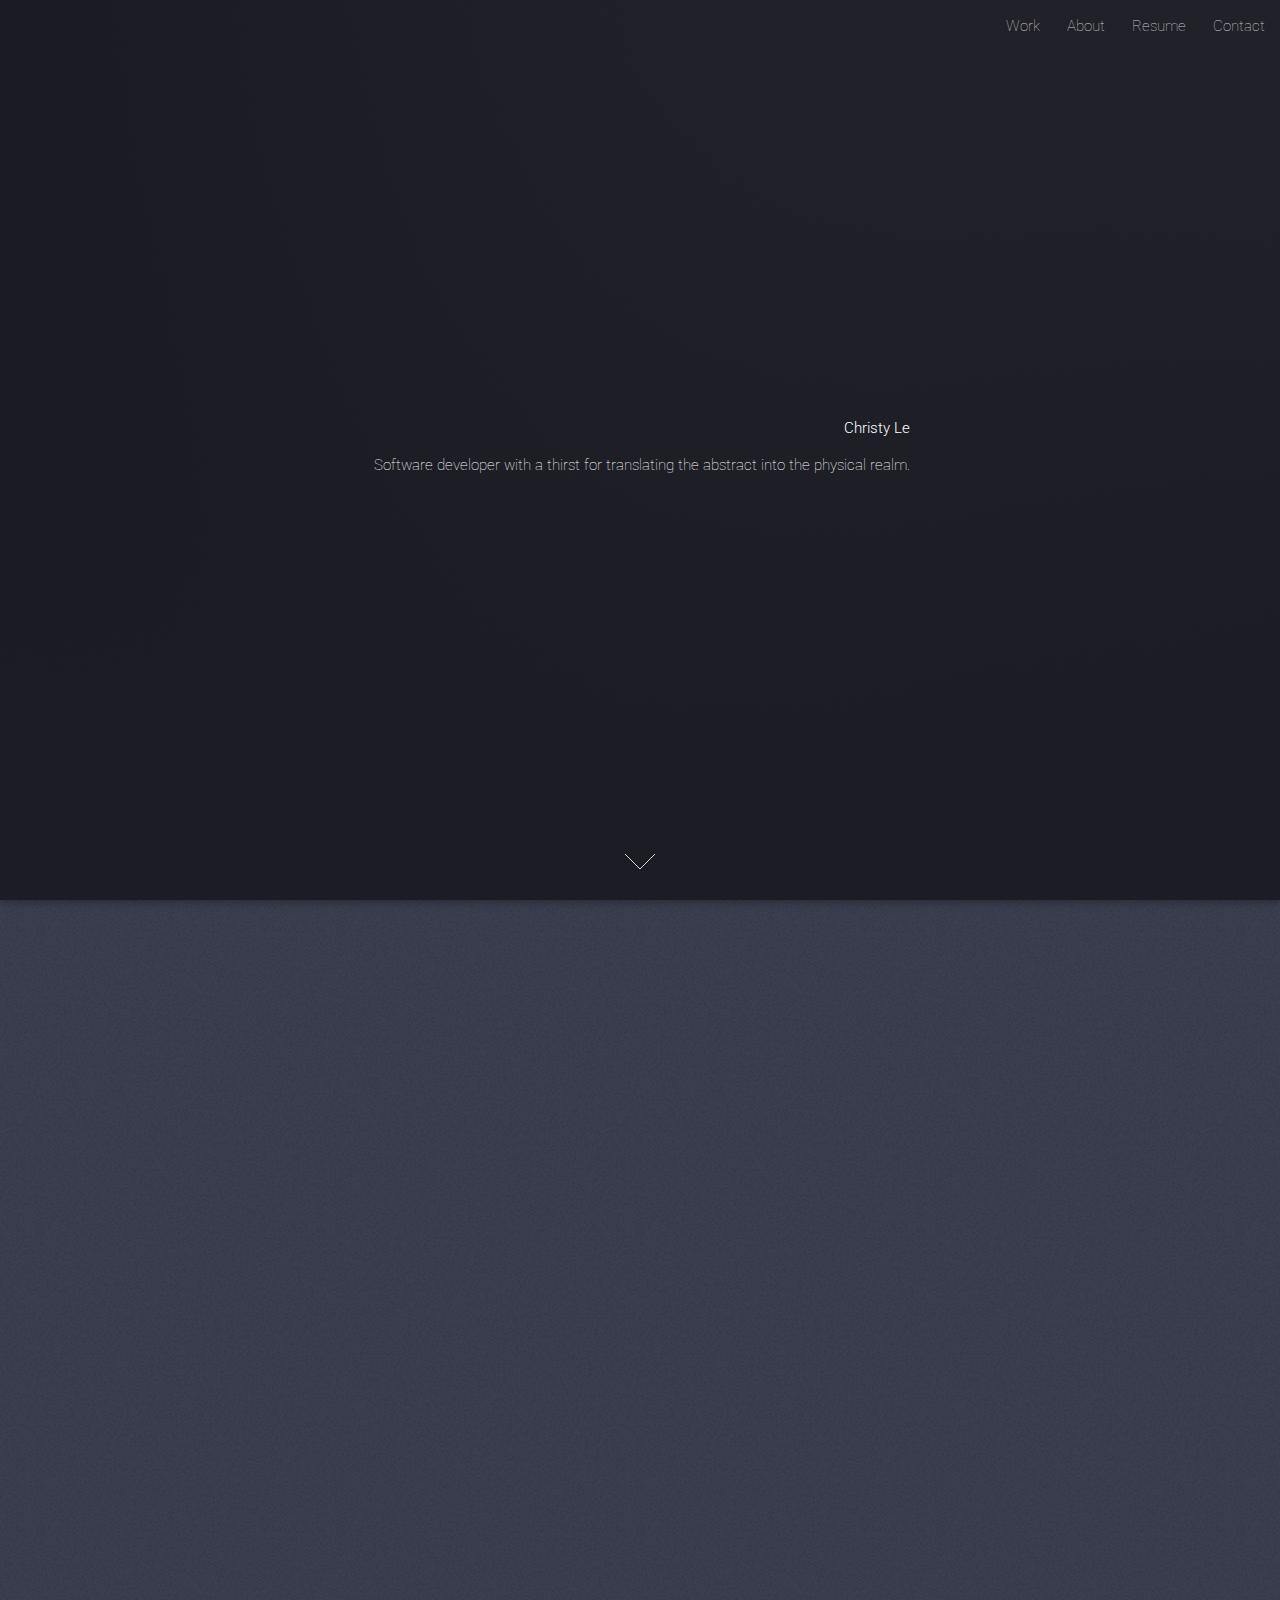
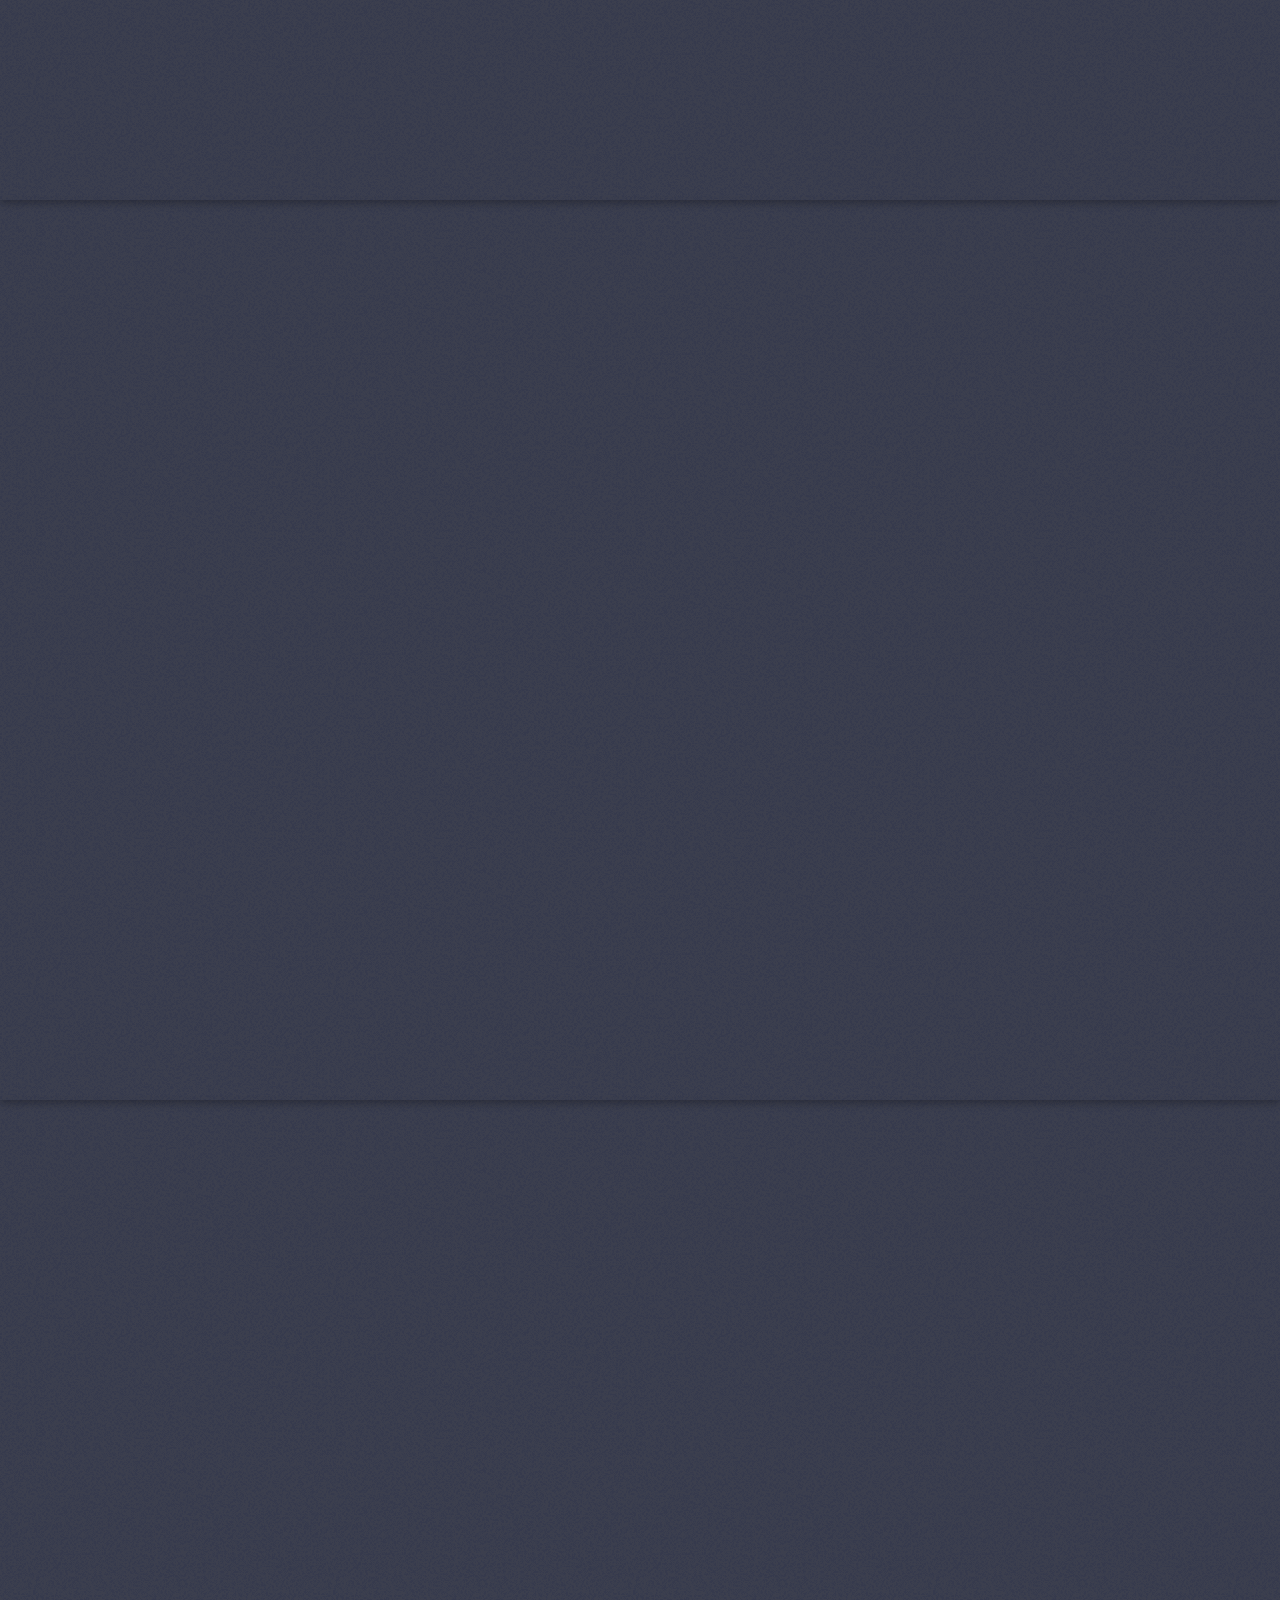
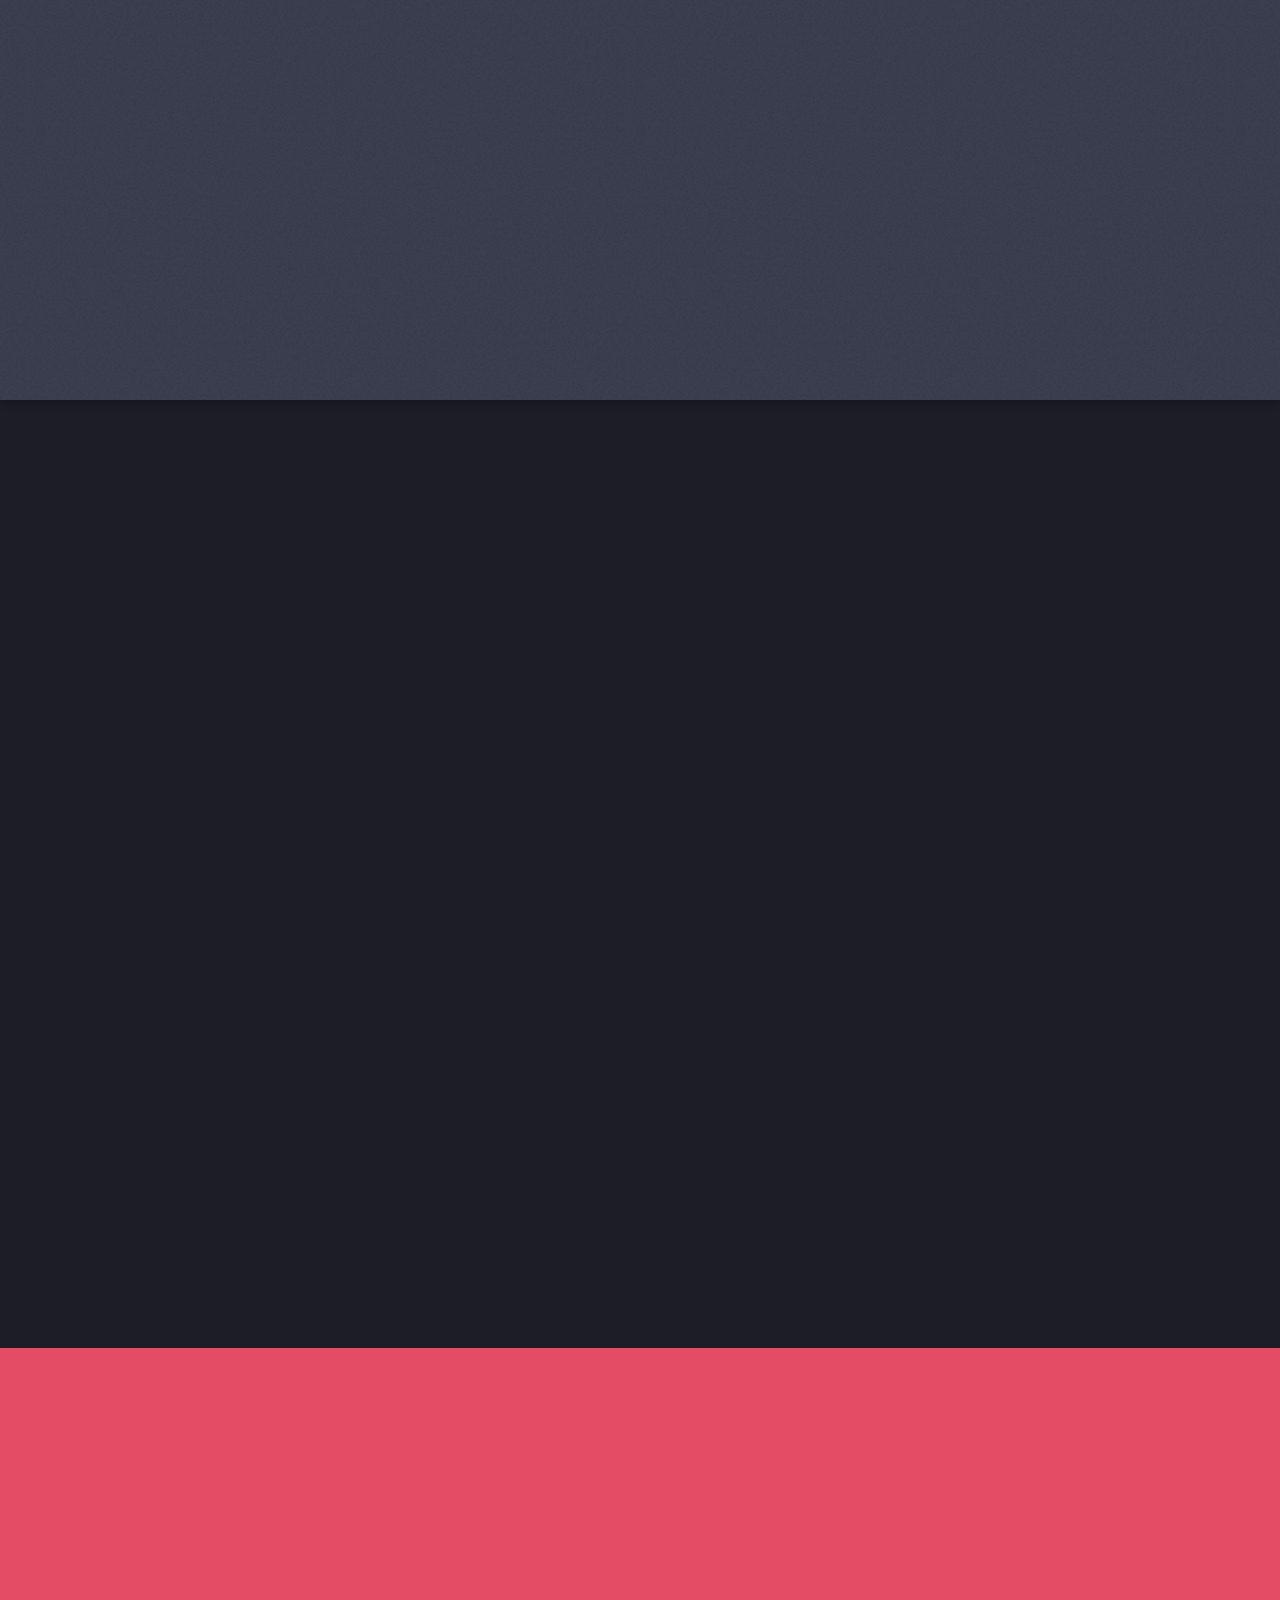
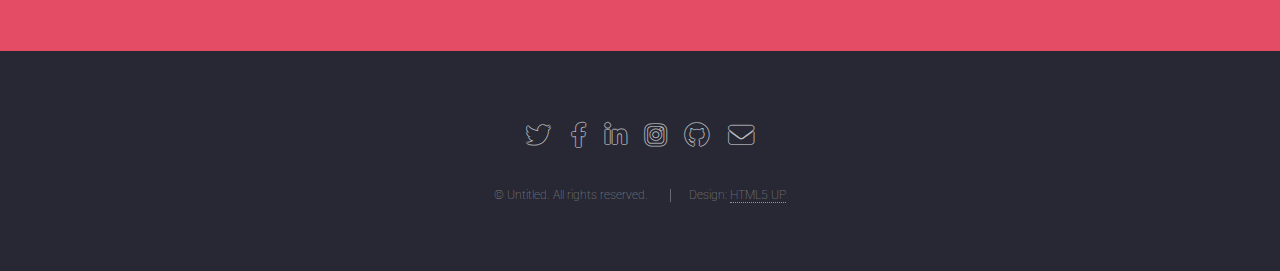
==== commit a6f5bdcf: "updated with header and projects" ====
--- a/index.html
+++ b/index.html
@@ -5,28 +5,30 @@
 	Free for personal and commercial use under the CCA 3.0 license (html5up.net/license)
 -->
 <html>
-	<head>
-		<title>Landed by HTML5 UP</title>
-		<meta charset="utf-8" />
-		<meta name="viewport" content="width=device-width, initial-scale=1, user-scalable=no" />
-		<link rel="stylesheet" href="assets/css/main.css" />
-		<noscript><link rel="stylesheet" href="assets/css/noscript.css" /></noscript>
-	</head>
-	<body class="is-preload landing">
-		<div id="page-wrapper">
-
-			<!-- Header -->
-				<header id="header">
-					<h1 id="logo"><a href="index.html">Landed</a></h1>
-					<nav id="nav">
-						<ul>
-							<li><a href="index.html">Home</a></li>
-							<li>
-								<a href="#">Layouts</a>
-								<ul>
-									<li><a href="left-sidebar.html">Left Sidebar</a></li>
+
+<head>
+	<title>Christy Le · Software Developer</title>
+	<meta charset="utf-8" />
+	<meta name="viewport" content="width=device-width, initial-scale=1, user-scalable=no" />
+	<link rel="stylesheet" href="assets/css/main.css" />
+	<noscript>
+		<link rel="stylesheet" href="assets/css/noscript.css" />
+	</noscript>
+</head>
+
+<body class="is-preload landing">
+	<div id="page-wrapper">
+
+		<!-- Header -->
+		<header id="header">
+			<h1 id="logo"><a href="index.html"></a></h1>
+			<nav id="nav">
+				<ul>
+					<!-- <li><a href="index.html">Home</a></li> -->
+					<li>
+						<a href="#projectOne">Work</a>
+						<!-- <ul>
 									<li><a href="right-sidebar.html">Right Sidebar</a></li>
-									<li><a href="no-sidebar.html">No Sidebar</a></li>
 									<li>
 										<a href="#">Submenu</a>
 										<ul>
@@ -36,182 +38,179 @@
 											<li><a href="#">Option 4</a></li>
 										</ul>
 									</li>
-								</ul>
-							</li>
-							<li><a href="elements.html">Elements</a></li>
-							<li><a href="#" class="button primary">Sign Up</a></li>
-						</ul>
-					</nav>
-				</header>
-
-			<!-- Banner -->
-				<section id="banner">
-					<div class="content">
-						<header>
-							<h2>The future has landed</h2>
-							<p>And there are no hoverboards or flying cars.<br />
-							Just apps. Lots of mother flipping apps.</p>
-						</header>
-						<span class="image"><img src="images/pic01.jpg" alt="" /></span>
+								</ul> -->
+					</li>
+					<li><a href="#about">About</a></li>
+					<li><a href="#resume">Resume</a></li>
+					<li><a href="#contact">Contact</a></li>
+					<!-- <li><a href="#" class="button primary">Sign Up</a></li> -->
+				</ul>
+			</nav>
+		</header>
+
+		<!-- Banner -->
+		<section id="banner">
+			<div class="content">
+				<header>
+					<h1>Christy Le</h1>
+					<p>Software developer with a thirst for translating the abstract into the physical realm. </p>
+				</header>
+				<!-- <span class="image"><img src="images/pic01.jpg" alt="" /></span> -->
+			</div>
+			<a href="#projectOne" class="goto-next scrolly">Next</a>
+		</section>
+
+		<!-- Project 1 -->
+
+		<section id="projectOne" class="spotlight style2 right">
+			<span class="image fit main"><img src="" alt="Vinyl Cut application" /></span>
+			<div class="content project1">
+				<header>
+					<h2>Vinyl Cut</h2>
+					<h4 class="project--h4" id="project--h4">Record Club</h4>
+				</header>
+				<p>Reinvigorate and simplify your search for new, delicious sounds by subscribing to a monthly service of records, hand-curated with love. Not only do we help members discover new music, but we also foster a community of individuals who can interect with each other through reviews and comments.</p>
+				<p class="project--technologies">Full-stack web application developed over a two week sprint. Vinyl Cut was developed utilizing SQL Server, Django, and Python for the server side and JavaScript, React, JSX, Material UI, and CSS for the client side. </p>
+				<ul class="actions">
+					<li><a href="https://github.com/lechrsty/vinyl-cut" target=blank class="button primary small">GitHub
+							Repo</a></li>
+				</ul>
+			</div>
+			<a href="#projectTwo" class="goto-next scrolly">Next</a>
+		</section>
+
+		<!-- Project 2 -->
+			
+		<section id="three" class="spotlight style3 left"> 
+			<span class="image fit main bottom"><img src="" alt="Woof Gang application" /></span>
+			<div class="content project2">
+				<header>
+					<h2>Woof Gang</h2>
+					<h4 class="project--h4" id="project--h4">Find the right teammate for your dog(s) to learn, grow, and play with.</h4>
+				</header>
+				<p>Connect with other dogs in your area based on matching interests and goals.</p>
+				<p class="project--technologies">Full CRUD web application developed over a two week sprint. Woof Gang was developed utilizing JSON RESTful API, JavaScript, React, JSX, CSS, Material UI, and React Bootstrap.</p>
+				<ul class="actions">
+					<li><a href="https://github.com/lechrsty/woofgang" target=blank class="button primary small">GitHub Repo</a></li>
+				</ul>
+			</div>
+			<a href="#four" class="goto-next scrolly">Next</a>
+		</section>
+
+
+		<!-- Three -->
+		<section id="three" class="spotlight style3 left">
+			<span class="image fit main bottom"><img src="images/pic04.jpg" alt="" /></span>
+			<div class="content">
+				<header>
+					<h2>Interdum felis blandit praesent sed augue</h2>
+					<p>Accumsan integer ultricies aliquam vel massa sapien phasellus</p>
+				</header>
+				<p>Feugiat accumsan lorem eu ac lorem amet ac arcu phasellus tortor enim mi mi nisi praesent adipiscing.
+					Integer mi sed nascetur cep aliquet augue varius tempus lobortis porttitor lorem et accumsan
+					consequat adipiscing lorem.</p>
+				<ul class="actions">
+					<li><a href="#" class="button">Learn More</a></li>
+				</ul>
+			</div>
+			<a href="#four" class="goto-next scrolly">Next</a>
+		</section>
+
+		<!-- Four -->
+		<section id="four" class="wrapper style1 special fade-up">
+			<div class="container">
+				<header class="major">
+					<h2>Accumsan sed tempus adipiscing blandit</h2>
+					<p>Iaculis ac volutpat vis non enim gravida nisi faucibus posuere arcu consequat</p>
+				</header>
+				<div class="box alt">
+					<div class="row gtr-uniform">
+						<section class="col-4 col-6-medium col-12-xsmall">
+							<span class="icon solid alt major fa-chart-area"></span>
+							<h3>Ipsum sed commodo</h3>
+							<p>Feugiat accumsan lorem eu ac lorem amet accumsan donec. Blandit orci porttitor.</p>
+						</section>
+						<section class="col-4 col-6-medium col-12-xsmall">
+							<span class="icon solid alt major fa-comment"></span>
+							<h3>Eleifend lorem ornare</h3>
+							<p>Feugiat accumsan lorem eu ac lorem amet accumsan donec. Blandit orci porttitor.</p>
+						</section>
+						<section class="col-4 col-6-medium col-12-xsmall">
+							<span class="icon solid alt major fa-flask"></span>
+							<h3>Cubilia cep lobortis</h3>
+							<p>Feugiat accumsan lorem eu ac lorem amet accumsan donec. Blandit orci porttitor.</p>
+						</section>
+						<section class="col-4 col-6-medium col-12-xsmall">
+							<span class="icon solid alt major fa-paper-plane"></span>
+							<h3>Non semper interdum</h3>
+							<p>Feugiat accumsan lorem eu ac lorem amet accumsan donec. Blandit orci porttitor.</p>
+						</section>
+						<section class="col-4 col-6-medium col-12-xsmall">
+							<span class="icon solid alt major fa-file"></span>
+							<h3>Odio laoreet accumsan</h3>
+							<p>Feugiat accumsan lorem eu ac lorem amet accumsan donec. Blandit orci porttitor.</p>
+						</section>
+						<section class="col-4 col-6-medium col-12-xsmall">
+							<span class="icon solid alt major fa-lock"></span>
+							<h3>Massa arcu accumsan</h3>
+							<p>Feugiat accumsan lorem eu ac lorem amet accumsan donec. Blandit orci porttitor.</p>
+						</section>
 					</div>
-					<a href="#one" class="goto-next scrolly">Next</a>
-				</section>
-
-			<!-- One -->
-				<section id="one" class="spotlight style1 bottom">
-					<span class="image fit main"><img src="images/pic02.jpg" alt="" /></span>
-					<div class="content">
-						<div class="container">
-							<div class="row">
-								<div class="col-4 col-12-medium">
-									<header>
-										<h2>Odio faucibus ipsum integer consequat</h2>
-										<p>Nascetur eu nibh vestibulum amet gravida nascetur praesent</p>
-									</header>
-								</div>
-								<div class="col-4 col-12-medium">
-									<p>Feugiat accumsan lorem eu ac lorem amet sed accumsan donec.
-									Blandit orci porttitor semper. Arcu phasellus tortor enim mi
-									nisi praesent dolor adipiscing. Integer mi sed nascetur cep aliquet
-									augue varius tempus lobortis porttitor accumsan consequat
-									adipiscing lorem dolor.</p>
-								</div>
-								<div class="col-4 col-12-medium">
-									<p>Morbi enim nascetur et placerat lorem sed iaculis neque ante
-									adipiscing adipiscing metus massa. Blandit orci porttitor semper.
-									Arcu phasellus tortor enim mi mi nisi praesent adipiscing. Integer
-									mi sed nascetur cep aliquet augue varius tempus. Feugiat lorem
-									ipsum dolor nullam.</p>
-								</div>
-							</div>
+				</div>
+				<footer class="major">
+					<ul class="actions special">
+						<li><a href="#" class="button">Magna sed feugiat</a></li>
+					</ul>
+				</footer>
+			</div>
+		</section>
+
+		<!-- Five -->
+		<section id="five" class="wrapper style2 special fade">
+			<div class="container">
+				<header>
+					<h2>Magna faucibus lorem diam</h2>
+					<p>Ante metus praesent faucibus ante integer id accumsan eleifend</p>
+				</header>
+				<form method="post" action="#" class="cta">
+					<div class="row gtr-uniform gtr-50">
+						<div class="col-8 col-12-xsmall"><input type="email" name="email" id="email"
+								placeholder="Your Email Address" /></div>
+						<div class="col-4 col-12-xsmall"><input type="submit" value="Get Started" class="fit primary" />
 						</div>
 					</div>
-					<a href="#two" class="goto-next scrolly">Next</a>
-				</section>
-
-			<!-- Two -->
-				<section id="two" class="spotlight style2 right">
-					<span class="image fit main"><img src="images/pic03.jpg" alt="" /></span>
-					<div class="content">
-						<header>
-							<h2>Interdum amet non magna accumsan</h2>
-							<p>Nunc commodo accumsan eget id nisi eu col volutpat magna</p>
-						</header>
-						<p>Feugiat accumsan lorem eu ac lorem amet ac arcu phasellus tortor enim mi mi nisi praesent adipiscing. Integer mi sed nascetur cep aliquet augue varius tempus lobortis porttitor lorem et accumsan consequat adipiscing lorem.</p>
-						<ul class="actions">
-							<li><a href="#" class="button">Learn More</a></li>
-						</ul>
-					</div>
-					<a href="#three" class="goto-next scrolly">Next</a>
-				</section>
-
-			<!-- Three -->
-				<section id="three" class="spotlight style3 left">
-					<span class="image fit main bottom"><img src="images/pic04.jpg" alt="" /></span>
-					<div class="content">
-						<header>
-							<h2>Interdum felis blandit praesent sed augue</h2>
-							<p>Accumsan integer ultricies aliquam vel massa sapien phasellus</p>
-						</header>
-						<p>Feugiat accumsan lorem eu ac lorem amet ac arcu phasellus tortor enim mi mi nisi praesent adipiscing. Integer mi sed nascetur cep aliquet augue varius tempus lobortis porttitor lorem et accumsan consequat adipiscing lorem.</p>
-						<ul class="actions">
-							<li><a href="#" class="button">Learn More</a></li>
-						</ul>
-					</div>
-					<a href="#four" class="goto-next scrolly">Next</a>
-				</section>
-
-			<!-- Four -->
-				<section id="four" class="wrapper style1 special fade-up">
-					<div class="container">
-						<header class="major">
-							<h2>Accumsan sed tempus adipiscing blandit</h2>
-							<p>Iaculis ac volutpat vis non enim gravida nisi faucibus posuere arcu consequat</p>
-						</header>
-						<div class="box alt">
-							<div class="row gtr-uniform">
-								<section class="col-4 col-6-medium col-12-xsmall">
-									<span class="icon solid alt major fa-chart-area"></span>
-									<h3>Ipsum sed commodo</h3>
-									<p>Feugiat accumsan lorem eu ac lorem amet accumsan donec. Blandit orci porttitor.</p>
-								</section>
-								<section class="col-4 col-6-medium col-12-xsmall">
-									<span class="icon solid alt major fa-comment"></span>
-									<h3>Eleifend lorem ornare</h3>
-									<p>Feugiat accumsan lorem eu ac lorem amet accumsan donec. Blandit orci porttitor.</p>
-								</section>
-								<section class="col-4 col-6-medium col-12-xsmall">
-									<span class="icon solid alt major fa-flask"></span>
-									<h3>Cubilia cep lobortis</h3>
-									<p>Feugiat accumsan lorem eu ac lorem amet accumsan donec. Blandit orci porttitor.</p>
-								</section>
-								<section class="col-4 col-6-medium col-12-xsmall">
-									<span class="icon solid alt major fa-paper-plane"></span>
-									<h3>Non semper interdum</h3>
-									<p>Feugiat accumsan lorem eu ac lorem amet accumsan donec. Blandit orci porttitor.</p>
-								</section>
-								<section class="col-4 col-6-medium col-12-xsmall">
-									<span class="icon solid alt major fa-file"></span>
-									<h3>Odio laoreet accumsan</h3>
-									<p>Feugiat accumsan lorem eu ac lorem amet accumsan donec. Blandit orci porttitor.</p>
-								</section>
-								<section class="col-4 col-6-medium col-12-xsmall">
-									<span class="icon solid alt major fa-lock"></span>
-									<h3>Massa arcu accumsan</h3>
-									<p>Feugiat accumsan lorem eu ac lorem amet accumsan donec. Blandit orci porttitor.</p>
-								</section>
-							</div>
-						</div>
-						<footer class="major">
-							<ul class="actions special">
-								<li><a href="#" class="button">Magna sed feugiat</a></li>
-							</ul>
-						</footer>
-					</div>
-				</section>
-
-			<!-- Five -->
-				<section id="five" class="wrapper style2 special fade">
-					<div class="container">
-						<header>
-							<h2>Magna faucibus lorem diam</h2>
-							<p>Ante metus praesent faucibus ante integer id accumsan eleifend</p>
-						</header>
-						<form method="post" action="#" class="cta">
-							<div class="row gtr-uniform gtr-50">
-								<div class="col-8 col-12-xsmall"><input type="email" name="email" id="email" placeholder="Your Email Address" /></div>
-								<div class="col-4 col-12-xsmall"><input type="submit" value="Get Started" class="fit primary" /></div>
-							</div>
-						</form>
-					</div>
-				</section>
-
-			<!-- Footer -->
-				<footer id="footer">
-					<ul class="icons">
-						<li><a href="#" class="icon brands alt fa-twitter"><span class="label">Twitter</span></a></li>
-						<li><a href="#" class="icon brands alt fa-facebook-f"><span class="label">Facebook</span></a></li>
-						<li><a href="#" class="icon brands alt fa-linkedin-in"><span class="label">LinkedIn</span></a></li>
-						<li><a href="#" class="icon brands alt fa-instagram"><span class="label">Instagram</span></a></li>
-						<li><a href="#" class="icon brands alt fa-github"><span class="label">GitHub</span></a></li>
-						<li><a href="#" class="icon solid alt fa-envelope"><span class="label">Email</span></a></li>
-					</ul>
-					<ul class="copyright">
-						<li>&copy; Untitled. All rights reserved.</li><li>Design: <a href="http://html5up.net">HTML5 UP</a></li>
-					</ul>
-				</footer>
-
-		</div>
-
-		<!-- Scripts -->
-			<script src="assets/js/jquery.min.js"></script>
-			<script src="assets/js/jquery.scrolly.min.js"></script>
-			<script src="assets/js/jquery.dropotron.min.js"></script>
-			<script src="assets/js/jquery.scrollex.min.js"></script>
-			<script src="assets/js/browser.min.js"></script>
-			<script src="assets/js/breakpoints.min.js"></script>
-			<script src="assets/js/util.js"></script>
-			<script src="assets/js/main.js"></script>
-
-	</body>
+				</form>
+			</div>
+		</section>
+
+		<!-- Footer -->
+		<footer id="footer">
+			<ul class="icons">
+				<li><a href="#" class="icon brands alt fa-twitter"><span class="label">Twitter</span></a></li>
+				<li><a href="#" class="icon brands alt fa-facebook-f"><span class="label">Facebook</span></a></li>
+				<li><a href="#" class="icon brands alt fa-linkedin-in"><span class="label">LinkedIn</span></a></li>
+				<li><a href="#" class="icon brands alt fa-instagram"><span class="label">Instagram</span></a></li>
+				<li><a href="#" class="icon brands alt fa-github"><span class="label">GitHub</span></a></li>
+				<li><a href="#" class="icon solid alt fa-envelope"><span class="label">Email</span></a></li>
+			</ul>
+			<ul class="copyright">
+				<li>&copy; Untitled. All rights reserved.</li>
+				<li>Design: <a href="http://html5up.net">HTML5 UP</a></li>
+			</ul>
+		</footer>
+
+	</div>
+
+	<!-- Scripts -->
+	<script src="assets/js/jquery.min.js"></script>
+	<script src="assets/js/jquery.scrolly.min.js"></script>
+	<script src="assets/js/jquery.dropotron.min.js"></script>
+	<script src="assets/js/jquery.scrollex.min.js"></script>
+	<script src="assets/js/browser.min.js"></script>
+	<script src="assets/js/breakpoints.min.js"></script>
+	<script src="assets/js/util.js"></script>
+	<script src="assets/js/main.js"></script>
+
+</body>
+
 </html>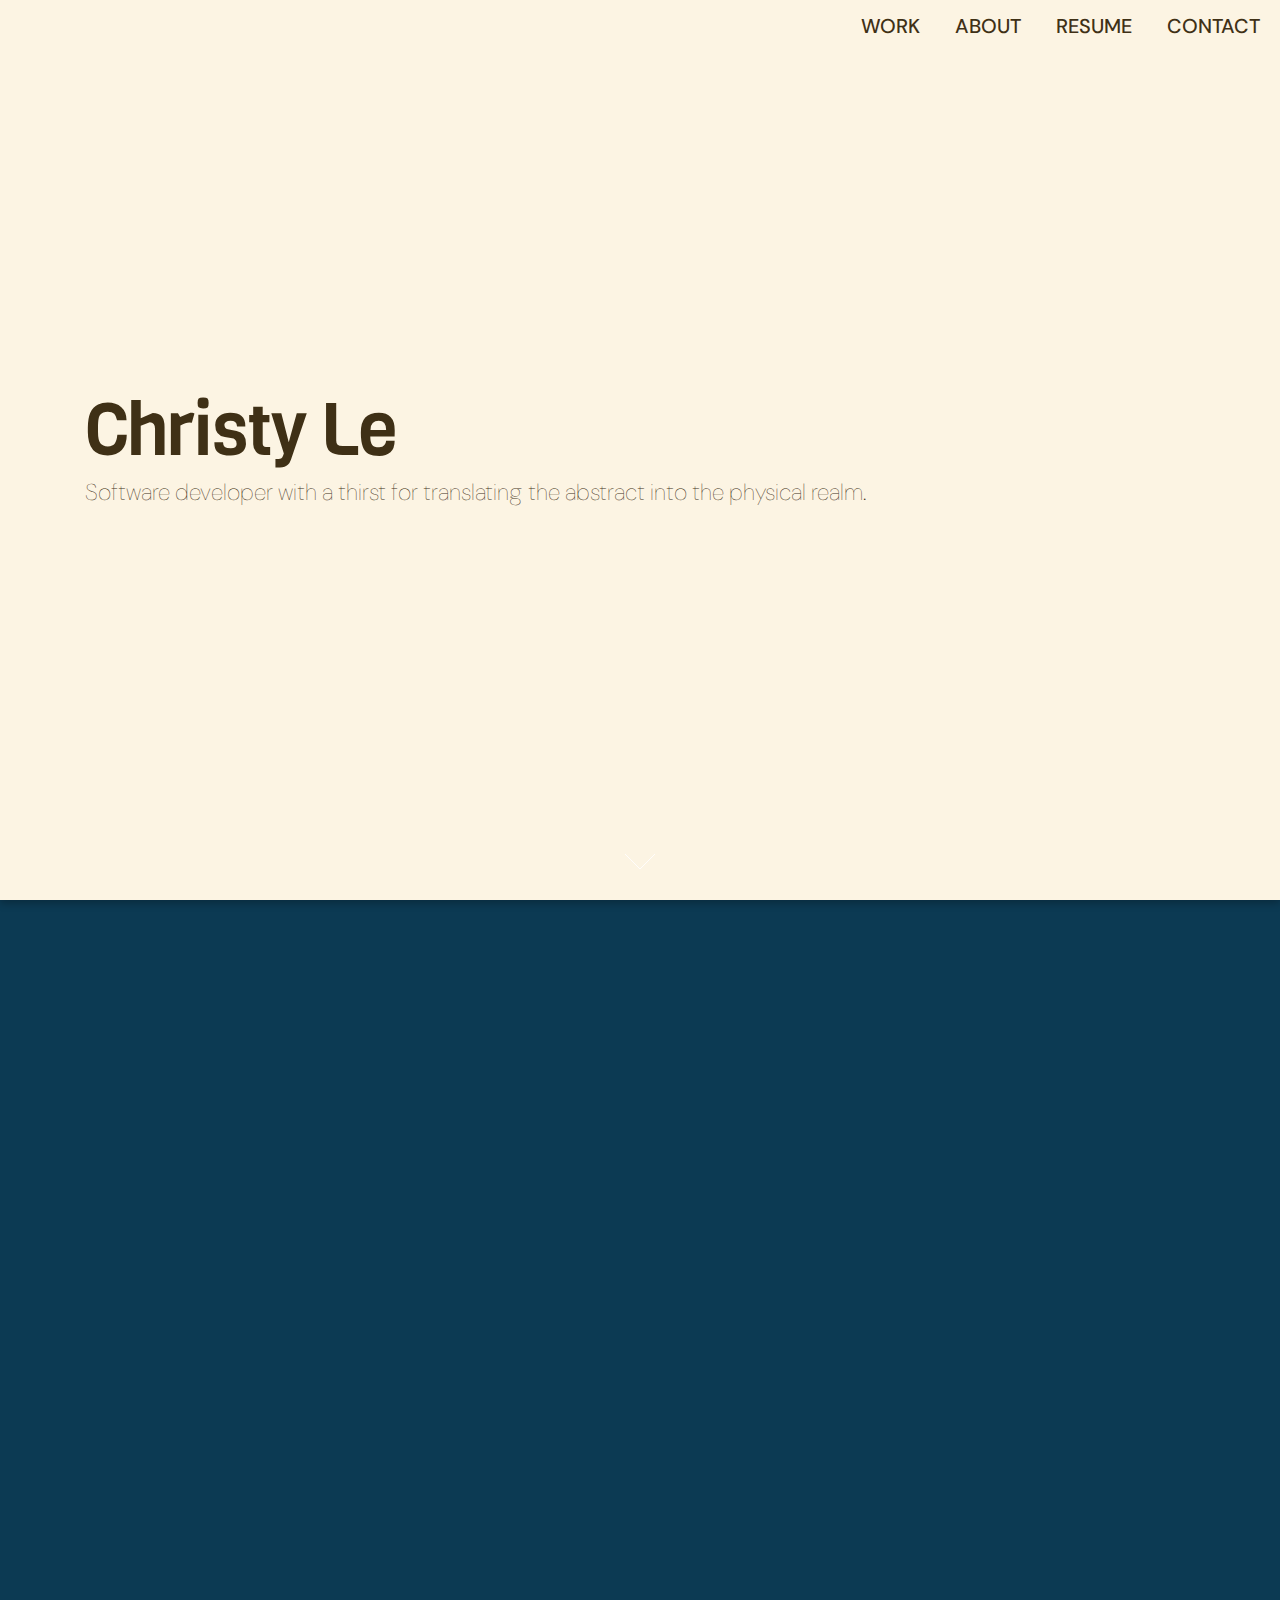
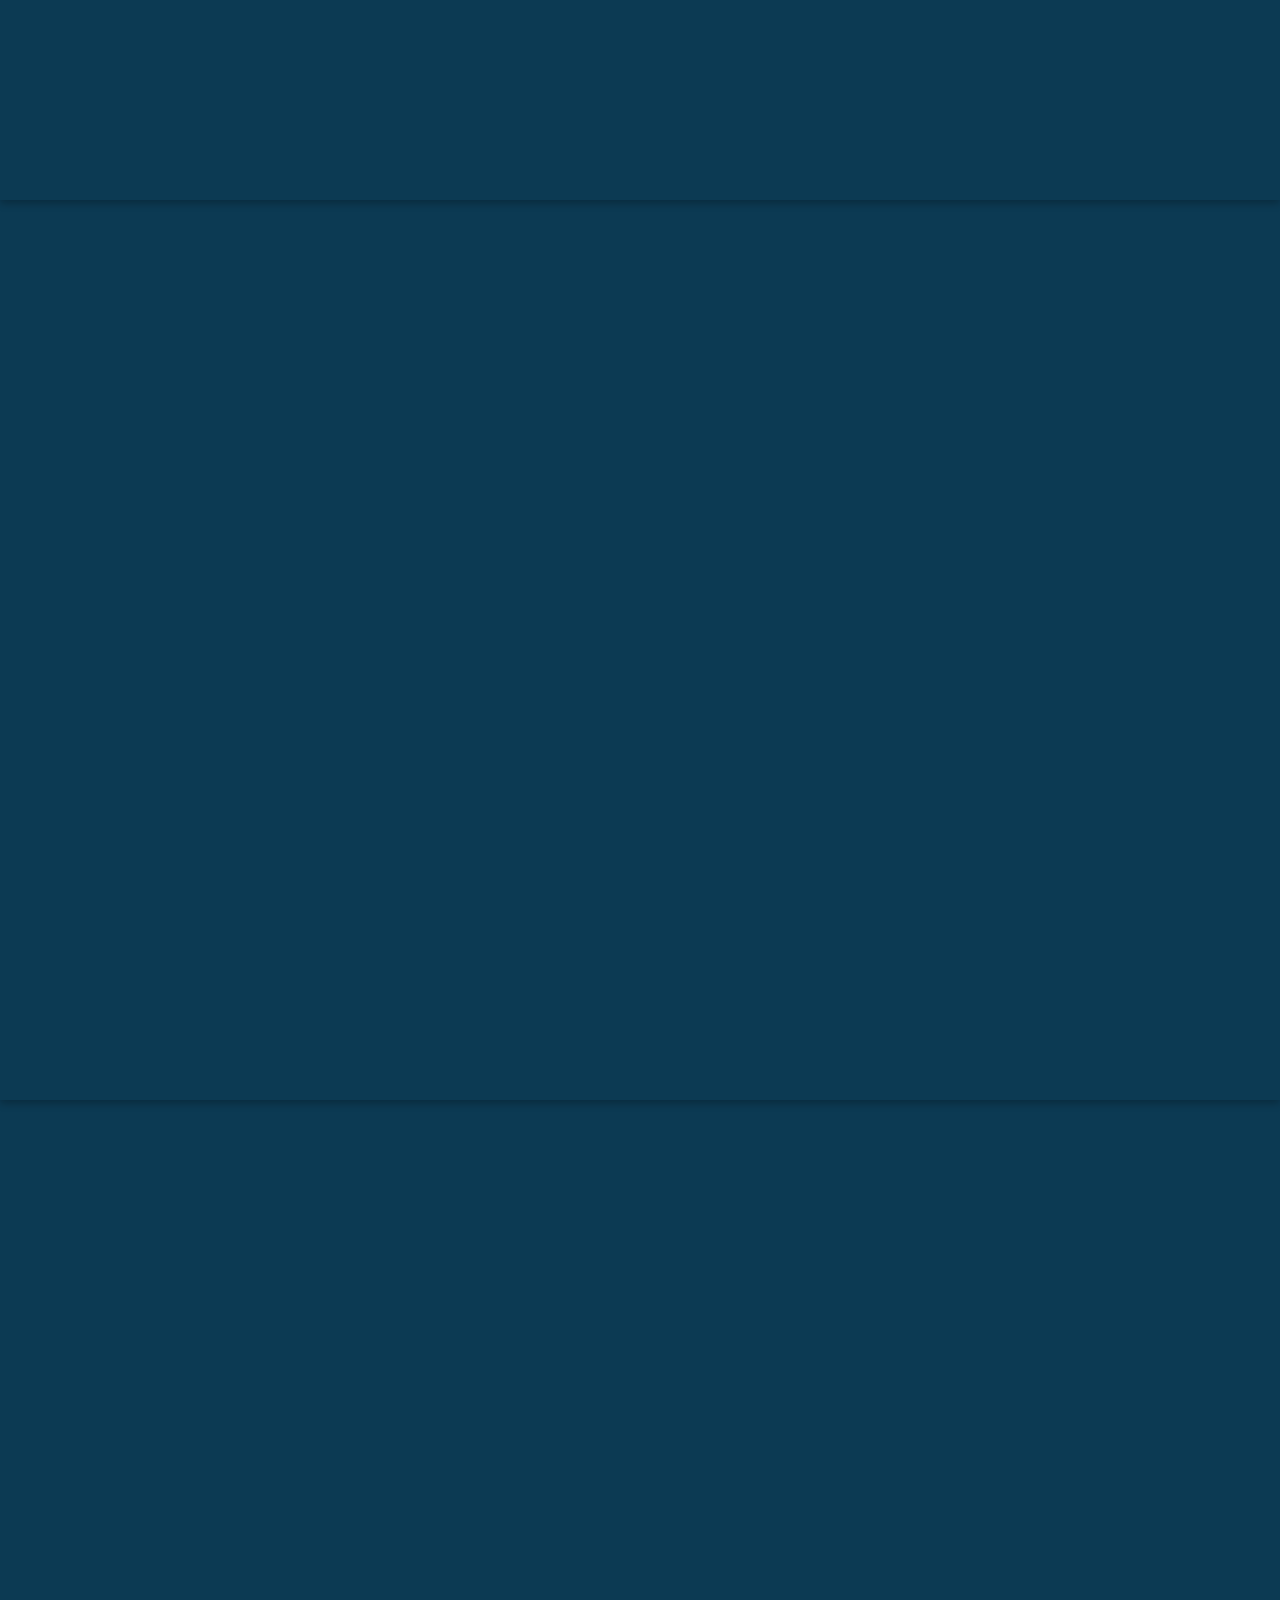
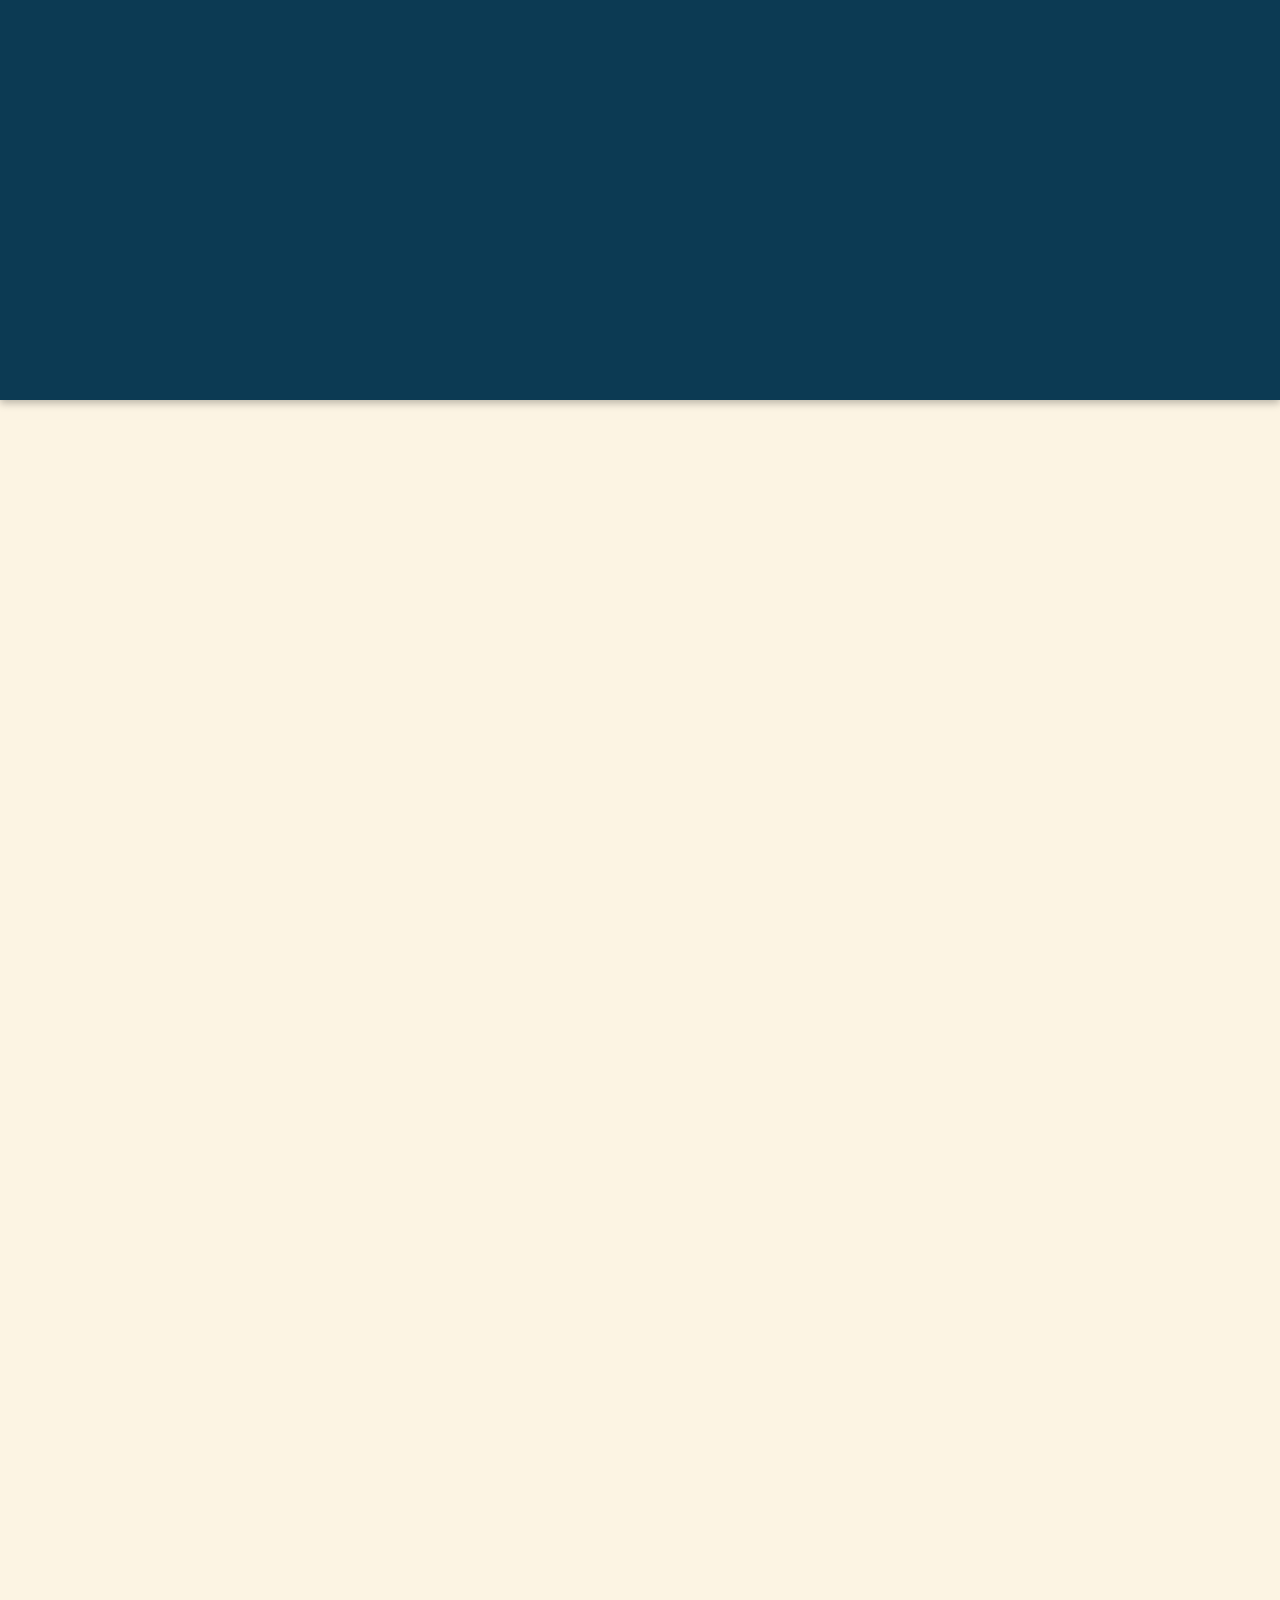
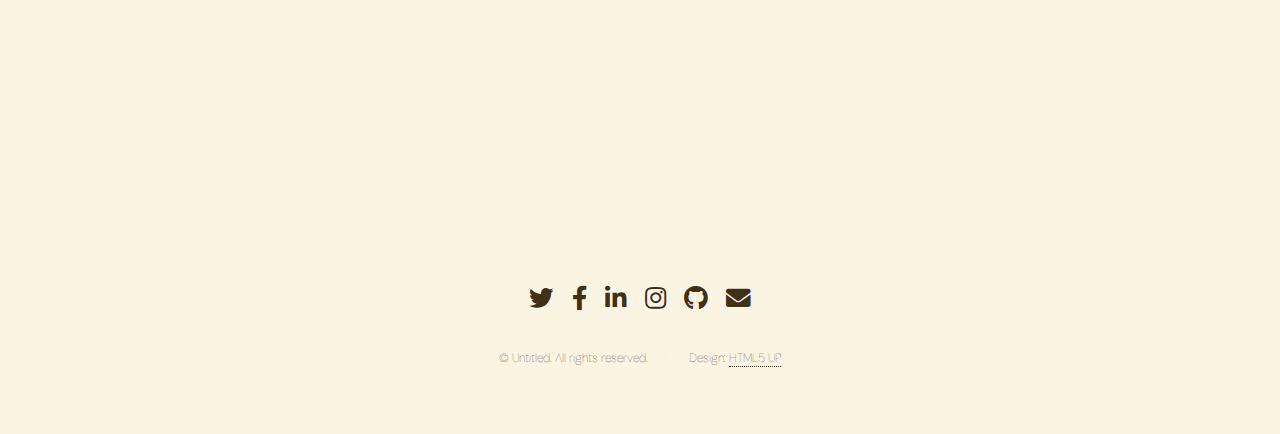
==== commit 3d26972f: "edited css file" ====
--- a/index.html
+++ b/index.html
@@ -51,9 +51,9 @@
 		<!-- Banner -->
 		<section id="banner">
 			<div class="content">
-				<header>
-					<h1>Christy Le</h1>
-					<p>Software developer with a thirst for translating the abstract into the physical realm. </p>
+				<header class="banner--header--container">
+					<h1 class="banner--header">Christy Le</h1>
+					<p class="banner--paragraph">Software developer with a thirst for translating the abstract into the physical realm. </p>
 				</header>
 				<!-- <span class="image"><img src="images/pic01.jpg" alt="" /></span> -->
 			</div>
@@ -67,10 +67,14 @@
 			<div class="content project1">
 				<header>
 					<h2>Vinyl Cut</h2>
-					<h4 class="project--h4" id="project--h4">Record Club</h4>
-				</header>
-				<p>Reinvigorate and simplify your search for new, delicious sounds by subscribing to a monthly service of records, hand-curated with love. Not only do we help members discover new music, but we also foster a community of individuals who can interect with each other through reviews and comments.</p>
-				<p class="project--technologies">Full-stack web application developed over a two week sprint. Vinyl Cut was developed utilizing SQL Server, Django, and Python for the server side and JavaScript, React, JSX, Material UI, and CSS for the client side. </p>
+					<h4 class="project--h4" id="project--h4">Reinvigorate and simplify your search for new, delicious
+						sounds by subscribing to a monthly service of records, hand-curated with love.</h4>
+				</header>
+				<p>Not only do we help members discover new music, but we also foster a community of individuals who can
+					interect with each other through reviews and comments.</p>
+				<p class="project--technologies">Full-stack web application developed over a two week sprint. Vinyl Cut
+					was developed utilizing SQL Server, Django, and Python for the server side and JavaScript, React,
+					JSX, Material UI, and CSS for the client side. </p>
 				<ul class="actions">
 					<li><a href="https://github.com/lechrsty/vinyl-cut" target=blank class="button primary small">GitHub
 							Repo</a></li>
@@ -80,18 +84,22 @@
 		</section>
 
 		<!-- Project 2 -->
-			
-		<section id="three" class="spotlight style3 left"> 
+
+		<section id="three" class="spotlight style3 left">
 			<span class="image fit main bottom"><img src="" alt="Woof Gang application" /></span>
 			<div class="content project2">
 				<header>
 					<h2>Woof Gang</h2>
-					<h4 class="project--h4" id="project--h4">Find the right teammate for your dog(s) to learn, grow, and play with.</h4>
+					<h4 class="project--h4" id="project--h4">Find the right teammate for your dog(s) to learn, grow, and
+						play with.</h4>
 				</header>
 				<p>Connect with other dogs in your area based on matching interests and goals.</p>
-				<p class="project--technologies">Full CRUD web application developed over a two week sprint. Woof Gang was developed utilizing JSON RESTful API, JavaScript, React, JSX, CSS, Material UI, and React Bootstrap.</p>
+				<p class="project--technologies">Full CRUD web application developed over a two week sprint. Woof Gang
+					was developed utilizing JSON RESTful API, JavaScript, React, JSX, CSS, Material UI, and React
+					Bootstrap.</p>
 				<ul class="actions">
-					<li><a href="https://github.com/lechrsty/woofgang" target=blank class="button primary small">GitHub Repo</a></li>
+					<li><a href="https://github.com/lechrsty/woofgang" target=blank class="button primary small">GitHub
+							Repo</a></li>
 				</ul>
 			</div>
 			<a href="#four" class="goto-next scrolly">Next</a>
--- a/assets/css/main.css
+++ b/assets/css/main.css
@@ -1,5 +1,7 @@
 @import url("fontawesome-all.min.css");
 @import url("https://fonts.googleapis.com/css?family=Roboto:100,300,100italic,300italic");
+
+@import url('https://fonts.googleapis.com/css2?family=DM+Sans:ital,wght@0,400;0,500;0,700;1,400;1,500;1,700&family=Viga&display=swap');
 
 /*
 	Landed by HTML5 UP
@@ -31,6 +33,7 @@
 
 body {
 	line-height: 1;
+	background-color: #FCF4E3;
 }
 
 ol, ul {
@@ -83,7 +86,7 @@
 	}
 
 	html, body {
-		background: #1c1d26;
+		background: white;
 	}
 
 	body.is-preload *, body.is-preload *:before, body.is-preload *:after {
@@ -98,8 +101,8 @@
 	}
 
 	body, input, select, textarea {
-		color: rgba(255, 255, 255, 0.75);
-		font-family: "Roboto", Helvetica, sans-serif;
+		color: #3F3016;
+		font-family: 'DM Sans', sans-serif;
 		font-size: 15pt;
 		font-weight: 100;
 		line-height: 1.75em;
@@ -111,14 +114,14 @@
 		-ms-transition: border-color 0.2s ease-in-out, color 0.2s ease-in-out;
 		transition: border-color 0.2s ease-in-out, color 0.2s ease-in-out;
 		border-bottom: dotted 1px;
-		color: #e44c65;
+		color: pink;
 		text-decoration: none;
 	}
 
-		a:hover {
-			color: #e44c65 !important;
+		/* a:hover {
+			color: green !important;
 			border-bottom-color: transparent;
-		}
+		} */
 
 	strong, b {
 		color: #ffffff;
@@ -131,44 +134,85 @@
 
 	p {
 		margin: 0 0 2em 0;
+		/* font-size: .5em; */
+	}
+
+	.banner--header {
+		font-size: 4.75em;
+		margin-bottom: 0;
+		/* letter-spacing: .002em; */
+	}
+
+	.banner--paragraph {
+		margin-top: 0;
+		font-size: 1.5em;
 	}
 
 	h1, h2, h3, h4, h5, h6 {
-		color: #ffffff;
+		color: #3F3016;
 		font-weight: 300;
 		line-height: 1em;
 		margin: 0 0 1em 0;
 	}
-
-		h1 a, h2 a, h3 a, h4 a, h5 a, h6 a {
-			color: inherit;
-			border: 0;
-		}
-
+	
+	h1 a, h2 a, h3 a, h4 a, h5 a, h6 a {
+		color: inherit;
+		border: 0;
+	}
+
+	
+	h1 {
+		font-family: 'Viga', sans-serif;
+		letter-spacing: -0.025em;
+	}
+	
 	h2 {
+		font-family: 'Viga', sans-serif;
+		font-weight: 400;
+		font-size: 3em;
+		line-height: 1.5em;
+		margin: 0;
+	}
+
+	h3 {
+		font-family: 'DM Sans', sans-serif;
+		font-weight: 500;
 		font-size: 2em;
 		line-height: 1.5em;
 		letter-spacing: -0.025em;
 	}
 
-	h3 {
-		font-size: 1.35em;
+	#project--h4 {
+		color: #403017;
+		font-size: 1.1em;
+		font-weight: 600;
+		letter-spacing: 1px;
+		text-transform: uppercase;
+	}
+
+	h4 {
+		color: #6A8243;
+		font-size: 1.1em;
+		font-weight: 600;
+		letter-spacing: 1px;
 		line-height: 1.5em;
-	}
-
-	h4 {
-		font-size: 1.1em;
-		line-height: 1.5em;
+		text-transform: uppercase;
 	}
 
 	h5 {
 		font-size: 0.9em;
 		line-height: 1.5em;
+		font-weight: 600;
+		letter-spacing: .1em;
+		color: #6A8243;
 	}
 
 	h6 {
-		font-size: 0.7em;
-		line-height: 1.5em;
+		font-family: 'DM Sans', sans-serif;
+		font-weight: 400;
+				font-size: 3em;
+				line-height: 1.5em;
+				margin: 0;
 	}
 
 	sub {
@@ -288,7 +332,7 @@
 		}
 
 		99% {
-			color: #1c1d26;
+			color: #3F3016;
 			z-index: 100001;
 			-moz-transform: scale(0.5) rotate(360deg);
 			-webkit-transform: scale(0.5) rotate(360deg);
@@ -297,7 +341,7 @@
 		}
 
 		100% {
-			color: #1c1d26;
+			color: #3F3016;
 			z-index: -1;
 			-moz-transform: scale(0.5) rotate(360deg);
 			-webkit-transform: scale(0.5) rotate(360deg);
@@ -308,7 +352,7 @@
 
 	@-webkit-keyframes spinner-hide {
 		0% {
-			color: rgba(255, 255, 255, 0.15);
+			color:rgba(255, 255, 255, 0.15);
 			z-index: 100001;
 			-moz-transform: scale(1) rotate(0deg);
 			-webkit-transform: scale(1) rotate(0deg);
@@ -317,7 +361,7 @@
 		}
 
 		99% {
-			color: #1c1d26;
+			color: #3F3016;
 			z-index: 100001;
 			-moz-transform: scale(0.5) rotate(360deg);
 			-webkit-transform: scale(0.5) rotate(360deg);
@@ -326,7 +370,7 @@
 		}
 
 		100% {
-			color: #1c1d26;
+			color: #3F3016;
 			z-index: -1;
 			-moz-transform: scale(0.5) rotate(360deg);
 			-webkit-transform: scale(0.5) rotate(360deg);
@@ -346,7 +390,7 @@
 		}
 
 		99% {
-			color: #1c1d26;
+			color: #3F3016;
 			z-index: 100001;
 			-moz-transform: scale(0.5) rotate(360deg);
 			-webkit-transform: scale(0.5) rotate(360deg);
@@ -355,7 +399,7 @@
 		}
 
 		100% {
-			color: #1c1d26;
+			color: #3F3016;
 			z-index: -1;
 			-moz-transform: scale(0.5) rotate(360deg);
 			-webkit-transform: scale(0.5) rotate(360deg);
@@ -375,7 +419,7 @@
 		}
 
 		99% {
-			color: #1c1d26;
+			color: #3F3016;
 			z-index: 100001;
 			-moz-transform: scale(0.5) rotate(360deg);
 			-webkit-transform: scale(0.5) rotate(360deg);
@@ -384,7 +428,7 @@
 		}
 
 		100% {
-			color: #1c1d26;
+			color: #3F3016;
 			z-index: -1;
 			-moz-transform: scale(0.5) rotate(360deg);
 			-webkit-transform: scale(0.5) rotate(360deg);
@@ -588,12 +632,13 @@
 			z-index: -1;
 		}
 
+		/* Landing Loader */
 		body.landing:after {
 			-moz-animation: overlay-hide 1.5s ease-in forwards !important;
 			-webkit-animation: overlay-hide 1.5s ease-in forwards !important;
 			-ms-animation: overlay-hide 1.5s ease-in forwards !important;
 			animation: overlay-hide 1.5s ease-in forwards !important;
-			background: #1c1d26;
+			background: #CEBFA3;
 			content: '';
 			display: block;
 			height: 100%;
@@ -2149,12 +2194,21 @@
 
 /* Section/Article */
 
-	section.special, article.special {
+	/* section.special, article.special {
 		text-align: center;
+	} */
+
+	div span {
+		color: #3F3016;
+		font-size: 1.25em;
+	}
+
+	.nearAndDear {
+		width: 55%;
 	}
 
 	header p {
-		color: #ffffff;
+		color: #3F3016;
 		position: relative;
 		margin: 0 0 1.5em 0;
 	}
@@ -2174,9 +2228,14 @@
 	header h4 + p,
 	header h5 + p,
 	header h6 + p {
-		font-size: 0.9em;
+		font-size: 1.25em;
 		margin-top: -0.6em;
 		line-height: 1.5em;
+		width: 55%;
+	}
+
+	header h4 {
+		margin-bottom: 2em;
 	}
 
 	header.major {
@@ -2185,13 +2244,15 @@
 		text-align: center;
 	}
 
-		header.major:after {
-			background: #e44c65;
+		div.about--section:before {
+			background: #FFC74C;
 			content: '';
 			display: inline-block;
-			height: 0.2em;
-			max-width: 20em;
-			width: 75%;
+			height: 0.1em;
+			/* max-width: 60em; */
+			width: 90%;
+			margin-bottom: 2em;
+			margin-top: 3em;
 		}
 
 	footer.major {
@@ -2270,7 +2331,7 @@
 
 		select option {
 			color: #ffffff;
-			background: #1c1d26;
+			/* background: #1c1d26; */
 		}
 
 		select:focus::-ms-value {
@@ -2465,12 +2526,12 @@
 			}
 
 			.icon.alt:before {
-				color: #1c1d26 !important;
+				color: #3F3016 !important;
 				text-shadow: 1px 0 0 #ffffff, -1px 0 0 #ffffff, 0 1px 0 #ffffff, 0 -1px 0 #ffffff;
 			}
 
 		.icon.major {
-			background: #272833;
+			background: #3F3016;
 			border-radius: 100%;
 			cursor: default;
 			display: inline-block;
@@ -2509,15 +2570,15 @@
 
 /* Image */
 
-	.image {
+	/* .image {
 		border-radius: 4px;
 		border: 0;
 		display: inline-block;
 		position: relative;
 		overflow: hidden;
-	}
-
-		.image:before {
+	} */
+
+		/* .image:before {
 			content: '';
 			display: block;
 			position: absolute;
@@ -2527,14 +2588,14 @@
 			width: 100%;
 			height: 100%;
 			z-index: 1;
-		}
-
-		.image img {
+		} */
+
+		/* .image img {
 			border-radius: 4px;
 			display: block;
-		}
-
-		.image.left {
+		} */
+
+		/* .image.left {
 			float: left;
 			margin: 0 1.5em 1em 0;
 			top: 0.25em;
@@ -2552,17 +2613,17 @@
 
 			.image.left img, .image.right img {
 				width: 100%;
-			}
-
-		.image.fit {
+			} */
+
+		/* .image.fit {
 			display: block;
 			margin: 0 0 2em 0;
 			width: 100%;
-		}
-
-			.image.fit img {
+		} */
+
+			/* .image.fit img {
 				width: 100%;
-			}
+			} */
 
 /* List */
 
@@ -2898,7 +2959,7 @@
 		input[type="reset"].primary,
 		input[type="button"].primary,
 		.button.primary {
-			background-color: #e44c65;
+			background-color: #FAA4A5;
 			box-shadow: none;
 			color: #ffffff !important;
 		}
@@ -2907,7 +2968,7 @@
 			input[type="reset"].primary:hover,
 			input[type="button"].primary:hover,
 			.button.primary:hover {
-				background-color: #e76278;
+				background-color: #679AC5;
 			}
 
 			input[type="submit"].primary:active,
@@ -2968,8 +3029,10 @@
 
 	.spotlight {
 		background-attachment: fixed;
-		background-position: center center;
+		background-position: center bottom;
 		background-size: cover;
+		background-repeat: no-repeat;
+		background-color:#0C3A53;
 		box-shadow: 0 0.25em 0.5em 0 rgba(0, 0, 0, 0.25);
 		height: 100vh;
 		overflow: hidden;
@@ -3057,7 +3120,7 @@
 		}
 
 		.spotlight:before {
-			background-image: url("images/overlay.png");
+			/* background-image: url("images/overlay.png"); */
 			content: '';
 			display: block;
 			height: 100%;
@@ -3066,13 +3129,13 @@
 			width: 100%;
 		}
 
-		.spotlight .image.main {
+		/* .spotlight .image.main {
 			display: none;
 		}
 
 			.spotlight .image.main img {
 				position: relative;
-			}
+			} */
 
 		.spotlight .content {
 			-moz-transform: translate(0,0);
@@ -3083,7 +3146,7 @@
 			-webkit-transition: -webkit-transform 1s ease, opacity 1s ease;
 			-ms-transition: -ms-transform 1s ease, opacity 1s ease;
 			transition: transform 1s ease, opacity 1s ease;
-			background: rgba(23, 24, 32, 0.95);
+			/* background: pink; */
 			border-style: solid;
 			opacity: 1;
 			position: absolute;
@@ -3138,18 +3201,6 @@
 			right: 0;
 		}
 
-		.spotlight.style1 .content {
-			border-color: #e44c65;
-		}
-
-		.spotlight.style2 .content {
-			border-color: #5480f1;
-		}
-
-		.spotlight.style3 .content {
-			border-color: #39c088;
-		}
-
 		.spotlight.inactive .content {
 			opacity: 0;
 		}
@@ -3201,7 +3252,7 @@
 	}
 
 		.wrapper.style2 {
-			background: #e44c65;
+			background: #FCF4E3;
 		}
 
 			.wrapper.style2 input[type="text"]:focus,
@@ -3399,6 +3450,11 @@
 			position: absolute;
 			right: 1em;
 			top: 0;
+			text-transform: uppercase;
+			font-family: 'DM Sans', sans-serif;
+			font-weight: 500;
+			font-size: 1.25rem;
+
 		}
 
 			#header nav ul {
@@ -3419,6 +3475,10 @@
 						outline: 0;
 					}
 
+					#header nav ul li a:hover {
+						color:#FAA4A5;
+					}
+
 						#header nav ul li a.button, #header nav ul li span.button {
 							height: 2em;
 							line-height: 2em;
@@ -3449,16 +3509,49 @@
 
 /* Banner */
 
+	#subpage-banner {
+		background-color: #FCF4E3;
+	}
+
+	#subpage-banner:before {
+		content: '';
+		display: inline-block;
+		height: 50vh;
+		vertical-align: middle;
+		width: 1%;
+	}
+
+	#subpage-banner:after {
+		background-color: #FCF4E3;
+		display: block;
+		height: 100%;
+		left: 0;
+		position: absolute;
+		top: 0;
+		width: 100%;
+	}
+
+	#subpage-banner .content {
+		display: inline-block;
+		margin-right: 1%;
+		max-width: 95%;
+		padding: 6em;
+		position: relative;
+		text-align: left;
+		vertical-align: middle;
+		z-index: 1;
+	}
+
 	#banner {
 		background-attachment: fixed;
-		background-color: #272833;
-		background-image: url("../../images/banner.jpg");
+		background-color: #FCF4E3;
+		/* background-image: url("../../images/banner.jpg"); */
 		background-position: center center;
 		background-size: cover;
 		box-shadow: 0 0.25em 0.5em 0 rgba(0, 0, 0, 0.25);
 		min-height: 100vh;
 		position: relative;
-		text-align: center;
+		text-align: left;
 		z-index: 21;
 	}
 
@@ -3471,10 +3564,11 @@
 		}
 
 		#banner:after {
-			background-image: -moz-linear-gradient(top, rgba(23, 24, 32, 0.95), rgba(23, 24, 32, 0.95)), url("images/overlay.png");;
+			/* background-image: -moz-linear-gradient(top, rgba(23, 24, 32, 0.95), rgba(23, 24, 32, 0.95)), url("images/overlay.png");;
 			background-image: -webkit-linear-gradient(top, rgba(23, 24, 32, 0.95), rgba(23, 24, 32, 0.95)), url("images/overlay.png");;
 			background-image: -ms-linear-gradient(top, rgba(23, 24, 32, 0.95), rgba(23, 24, 32, 0.95)), url("images/overlay.png");;
-			background-image: linear-gradient(top, rgba(23, 24, 32, 0.95), rgba(23, 24, 32, 0.95)), url("images/overlay.png");;
+			background-image: linear-gradient(top, rgba(23, 24, 32, 0.95), rgba(23, 24, 32, 0.95)), url("images/overlay.png");; */
+			background-color: #FCF4E3;
 			content: '';
 			display: block;
 			height: 100%;
@@ -3486,11 +3580,12 @@
 
 		#banner .content {
 			display: inline-block;
+			/* margin-top: 25%; */
 			margin-right: 1%;
 			max-width: 95%;
 			padding: 6em;
 			position: relative;
-			text-align: right;
+			text-align: left;
 			vertical-align: middle;
 			z-index: 1;
 		}
@@ -3501,7 +3596,7 @@
 			}
 
 				#banner .content header h2 {
-					font-size: 2.5em;
+					font-size: 4em;
 					margin: 0;
 				}
 
@@ -3532,7 +3627,7 @@
 /* Footer */
 
 	#footer {
-		background: #272833;
+		background: #FCF4E3;
 		padding: 6em 0;
 		text-align: center;
 	}
@@ -3555,12 +3650,16 @@
 			}
 
 			#footer .icons .icon.alt:before {
-				color: #272833 !important;
+				color: #3F3016 !important;
 				text-shadow: 1px 0 0 rgba(255, 255, 255, 0.5), -1px 0 0 rgba(255, 255, 255, 0.5), 0 1px 0 rgba(255, 255, 255, 0.5), 0 -1px 0 rgba(255, 255, 255, 0.5);
 			}
 
+			/* #footer .icons .icon.alt:hover {
+				color: red !important;
+			} */
+
 		#footer .copyright {
-			color: rgba(255, 255, 255, 0.5);
+			color:#3F3016;
 			font-size: 0.8em;
 			line-height: 1em;
 			margin: 2em 0 0 0;
@@ -3674,7 +3773,7 @@
 				}
 
 				.spotlight .content {
-					background-color: #1c1d26;
+					background-color: #FBA4A4;
 					border-width: 0 !important;
 					border-top-width: 0.35em !important;
 					bottom: auto !important;
@@ -3751,6 +3850,100 @@
 
 	@media screen and (max-width: 736px) {
 
+		/* Playground */
+		div#ball {
+			padding-right: 5em;
+		}
+
+		.banner--header--container {
+			padding-top: 7em;
+		}
+
+		/* Project */
+		div.project1 p {
+			font-size: 1.25em;
+			text-align: left;
+		}
+
+		div.project1 h2 {
+			font-size: 3.25em;
+			text-align: center;
+		}
+			/* Project image */
+		span.image.fit.main {
+			display: none;
+		}
+
+		/* About Me */
+		.aboutMe {
+			width: 90% !important;
+		}
+
+		div.about--section:before {
+			background: #FFC74C;
+			content: '';
+			display: inline-block;
+			height: 0.1em;
+			width: 90%;
+		}
+
+		div.about--section {
+			padding-left: 2em;
+			padding-right: 2em;
+		}
+
+		div.about--section h4 {
+			font-size: 1.25em;
+		}
+
+		div.about--section p {
+			font-size: 1.25em;
+			width: 100%;
+		}
+
+		div.about--section h6 {
+			font-size: 1.75em;
+			font-weight: 500;
+			width: 90%;
+		}
+
+		a.button.primary.icon.solid.fa-download {
+			/* border: 5px solid #F2A9A4; */
+			margin-top: 1em;
+			padding-left: .5em;
+			padding-right: .5em;
+		}
+
+		/* Hover Images  */
+		/* Mech board */
+		.hover-mech-img {
+			top: 27% !important;
+			left: 40% !important;
+		/* Change width and height to scale images */
+			width: 45vw !important;
+			height: 35vh !important;
+		}
+
+		/* Piggies */
+
+		.hover-piggies-img {
+				top: 25% !important;
+				left: 65% !important;
+		/* Change width and height to scale images */
+				width: 65vw !important;
+				height: 35vh !important;
+		}
+
+		/* Toys */
+		.hover-toys-img {
+				top: 70% !important;
+				left: 60% !important;
+		/* Change width and height to scale images */
+				width: 60vw !important;
+				height: 25vh !important;
+		}
+
+		
 		/* Basic */
 
 			html, body {
@@ -3761,12 +3954,9 @@
 				font-size: 12pt;
 			}
 
-			h2 {
-				font-size: 1.5em;
-			}
-
 			h3 {
-				font-size: 1.2em;
+				font-size: 1.75em;
+				margin: 0;
 			}
 
 			h4 {
@@ -3777,10 +3967,6 @@
 
 			header p br {
 				display: none;
-			}
-
-			header h2 + p {
-				font-size: 1em;
 			}
 
 			header h3 + p {
@@ -3811,12 +3997,12 @@
 				box-shadow: 0 0.125em 0.5em 0 rgba(0, 0, 0, 0.25);
 			}
 
-				.spotlight .image.main {
+				/* .spotlight .image.main {
 					max-height: 60vh;
-				}
+				} */
 
 				.spotlight .content {
-					border-top-width: 0.2em !important;
+					border: 0;
 					padding: 3.25em 1.5em 1.25em 1.5em !important;
 				}
 
@@ -3846,10 +4032,6 @@
 				#banner .content {
 					padding: 4.0625em 1.5em 4.875em 1.5em;
 				}
-
-					#banner .content header h2 {
-						font-size: 1.5em;
-					}
 
 					#banner .content .image {
 						height: 9em;
@@ -3887,8 +4069,8 @@
 				top: 0;
 				width: 100%;
 				z-index: 10001;
-				background: #272833;
-				box-shadow: 0 0.125em 0.125em 0 rgba(0, 0, 0, 0.125);
+				background: #FFC74C;
+				/* box-shadow: 0 0.125em 0.125em 0 rgba(0, 0, 0, 0.125); */
 			}
 
 				#titleBar .title {
@@ -3930,8 +4112,11 @@
 					}
 
 					#titleBar .toggle:before {
-						background: #e44c65;
-						color: rgba(255, 255, 255, 0.5);
+							/* Nav bar block color */
+						background: #FFC74C;
+						/* color: rgba(255, 255, 255, 0.5); */
+							/* Nav bar hamburger lines color */
+						color: #FCF4E3;
 						content: '\f0c9';
 						display: block;
 						font-size: 18px;
@@ -3965,13 +4150,14 @@
 				top: 0;
 				width: 275px;
 				z-index: 10002;
-				background: #181920;
+				/* mobile menu color */
+				background: #FAA4A4;
 				padding: 0.75em 1.25em;
 			}
 
 				#navPanel .link {
 					border: 0;
-					border-top: solid 1px rgba(255, 255, 255, 0.05);
+					border-top: solid 2px rgba(255, 255, 255, 0.222);
 					color: rgba(255, 255, 255, 0.75);
 					display: block;
 					height: 3em;
@@ -4108,4 +4294,473 @@
 						padding: 0;
 					}
 
-	}+	}
+
+
+	/* Projects */
+
+	.project1 {
+		background: #FAA4A5;
+	}
+
+	.project2 {
+		background:#679AC5;
+	}
+
+	.project3 {
+		background: #FFC74C;
+	}
+
+	section#four {
+		padding-top: 10em;
+		padding-bottom: 5em;
+    background-color: #FCF4E3;
+	}
+
+	section#five {
+		background-color: #FCF4E3;
+	}
+
+	a.button.primary.small {
+		background-color: #FFC74C;
+		text-transform: uppercase;
+		color: #3F3016 !important;
+		letter-spacing: 1px;
+		font-weight: 500;
+	}
+
+	a.button.primary.small:hover {
+    background-color:#EFB848;
+}
+
+	/* About Section */
+	.aboutMe {
+		margin: 0 auto;
+		position: relative;
+		text-align: left;
+		width: 60%;
+	}
+
+	.aboutMe h2 {
+		font-weight: 500;
+	}
+
+	.aboutMe--headshot {
+		border-radius: 100%;
+	}
+	
+	/* a:hover .blue {
+		color: blue;
+	}
+	
+	a span {
+			transition: all 0.5s ease;
+	}
+	
+	a:hover .red {
+		color: red;
+	}
+	
+	a:hover .yellow {
+		color: yellow;
+	}
+	
+	a:hover .green {
+		color: green;
+	} */
+
+
+
+/* Hover Images  */
+
+/* Mech board */
+.hover-mech {
+    display: inline;
+    pointer-events: auto;
+    cursor: pointer;
+}
+
+.hover-mech-img {
+		visibility: hidden;
+}
+
+body:not(.mobile) .hover-mech:hover + .hover-mech-img {
+		visibility: visible;
+		pointer-events: none;
+}
+
+.hover-mech-img {
+	display: flex;
+	position: fixed;
+	top: 45%;
+	left: 70%;
+	transform: translate(-50%, -50%);
+	z-index: 1;
+	pointer-events: none;
+	flex-direction: column;
+	align-items: center;
+	justify-content: center;
+	border-radius: 5%;
+
+/* Change width and height to scale images */
+	width: 28vw;
+	height: 63vh;
+}
+
+.hover-mech img {
+	max-width: 100% !important;
+	max-height: 100% !important;
+	width: auto !important;
+	height: auto !important;
+	margin-bottom: 0;
+}
+
+
+
+/* Piggies */
+.hover-piggies {
+    display: inline;
+    pointer-events: auto;
+    cursor: pointer;
+}
+
+.hover-piggies-img {
+    visibility: hidden;
+}
+
+body:not(.mobile) .hover-piggies:hover + .hover-piggies-img {
+    visibility: visible;
+    pointer-events: none;
+}
+
+.hover-piggies-img {
+    display: flex;
+    position: fixed;
+    top: 35%;
+    left: 65%;
+    transform: translate(-50%, -50%);
+    z-index: 1;
+    pointer-events: none;
+    flex-direction: column;
+    align-items: center;
+    justify-content: center;
+
+/* Change width and height to scale images */
+    width: 25vw;
+    height: 35vh;
+}
+
+/* Toys */
+.hover-toys {
+    display: inline;
+    pointer-events: auto;
+    cursor: pointer;
+}
+
+.hover-toys-img {
+    visibility: hidden;
+}
+
+body:not(.mobile) .hover-toys:hover + .hover-toys-img {
+    visibility: visible;
+    pointer-events: none;
+}
+
+.hover-toys-img {
+    display: flex;
+    position: fixed;
+    top: 55%;
+    left: 75%;
+    transform: translate(-50%, -50%);
+    z-index: 1;
+    pointer-events: none;
+    flex-direction: column;
+    align-items: center;
+    justify-content: center;
+		border-radius: 100%;
+
+/* Change width and height to scale images */
+    width: 28vw;
+    height: 38vh;
+}
+
+
+/* Tiles */
+
+.tiles {
+	display: -moz-flex;
+	display: -webkit-flex;
+	display: -ms-flex;
+	display: flex;
+	-moz-flex-wrap: wrap;
+	-webkit-flex-wrap: wrap;
+	-ms-flex-wrap: wrap;
+	flex-wrap: wrap;
+	position: relative;
+	margin: -2.5em 0 0 -2.5em;
+}
+
+	.tiles article {
+		-moz-transition: -moz-transform 0.5s ease, opacity 0.5s ease;
+		-webkit-transition: -webkit-transform 0.5s ease, opacity 0.5s ease;
+		-ms-transition: -ms-transform 0.5s ease, opacity 0.5s ease;
+		transition: transform 0.5s ease, opacity 0.5s ease;
+		position: relative;
+		width: calc(33.33333% - 2.5em);
+		margin: 2.5em 0 0 2.5em;
+	}
+
+		.tiles article > .image {
+			-moz-transition: -moz-transform 0.5s ease;
+			-webkit-transition: -webkit-transform 0.5s ease;
+			-ms-transition: -ms-transform 0.5s ease;
+			transition: transform 0.5s ease;
+			position: relative;
+			display: block;
+			width: 100%;
+			border-radius: 4px;
+			overflow: hidden;
+		}
+
+			.tiles article > .image img {
+				display: block;
+				width: 100%;
+			}
+
+			.tiles article > .image:before {
+				pointer-events: none;
+				-moz-transition: background-color 0.5s ease, opacity 0.5s ease;
+				-webkit-transition: background-color 0.5s ease, opacity 0.5s ease;
+				-ms-transition: background-color 0.5s ease, opacity 0.5s ease;
+				transition: background-color 0.5s ease, opacity 0.5s ease;
+				content: '';
+				display: block;
+				position: absolute;
+				top: 0;
+				left: 0;
+				width: 100%;
+				height: 100%;
+				opacity: 1.0;
+				z-index: 1;
+				opacity: 0.8;
+			}
+
+			.tiles article > .image:after {
+				pointer-events: none;
+				-moz-transition: opacity 0.5s ease;
+				-webkit-transition: opacity 0.5s ease;
+				-ms-transition: opacity 0.5s ease;
+				transition: opacity 0.5s ease;
+				content: '';
+				display: block;
+				position: absolute;
+				top: 0;
+				left: 0;
+				width: 100%;
+				height: 100%;
+				/* background-image: url("data:image/svg+xml;charset=utf8,%3Csvg xmlns='http://www.w3.org/2000/svg' width='100' height='100' viewBox='0 0 100 100' preserveAspectRatio='none'%3E%3Cstyle%3Eline %7B stroke-width: 0.25px%3B stroke: %23ffffff%3B %7D%3C/style%3E%3Cline x1='0' y1='0' x2='100' y2='100' /%3E%3Cline x1='100' y1='0' x2='0' y2='100' /%3E%3C/svg%3E"); */
+				background-position: center;
+				background-repeat: no-repeat;
+				background-size: 100% 100%;
+				opacity: 0.25;
+				z-index: 2;
+			}
+
+		.tiles article > a {
+			display: -moz-flex;
+			display: -webkit-flex;
+			display: -ms-flex;
+			display: flex;
+			-moz-flex-direction: column;
+			-webkit-flex-direction: column;
+			-ms-flex-direction: column;
+			flex-direction: column;
+			-moz-align-items: center;
+			-webkit-align-items: center;
+			-ms-align-items: center;
+			align-items: center;
+			-moz-justify-content: center;
+			-webkit-justify-content: center;
+			-ms-justify-content: center;
+			justify-content: center;
+			-moz-transition: background-color 0.5s ease, -moz-transform 0.5s ease;
+			-webkit-transition: background-color 0.5s ease, -webkit-transform 0.5s ease;
+			-ms-transition: background-color 0.5s ease, -ms-transform 0.5s ease;
+			transition: background-color 0.5s ease, transform 0.5s ease;
+			position: absolute;
+			top: 0;
+			left: 0;
+			width: 100%;
+			height: 100%;
+			padding: 1em;
+			border-radius: 4px;
+			border-bottom: 0;
+			color: #ffffff;
+			text-align: center;
+			text-decoration: none;
+			z-index: 3;
+		}
+
+			.tiles article > a > :last-child {
+				margin: 0;
+			}
+
+			.tiles article > a:hover {
+				color: #ffffff !important;
+			}
+
+
+			.tiles article > a h2 {
+				margin: 0;
+			}
+
+			.tiles article h2 {
+				color: #403017;
+				line-height: 1em;
+			}
+
+			.tiles article p {
+				color: white;
+				line-height: 1em;
+				font-size: 1em;
+				font-weight: 600;
+			}
+
+			.tiles article > a .content {
+				-moz-transition: max-height 0.5s ease, opacity 0.5s ease;
+				-webkit-transition: max-height 0.5s ease, opacity 0.5s ease;
+				-ms-transition: max-height 0.5s ease, opacity 0.5s ease;
+				transition: max-height 0.5s ease, opacity 0.5s ease;
+				width: 100%;
+				max-height: 0;
+				line-height: 1.5;
+				margin-top: 0.35em;
+				opacity: 0;
+			}
+
+				.tiles article > a .content > :last-child {
+					margin-bottom: 0;
+				}
+
+		.tiles article.style1 > .image:before {
+			background-color: #679AC3;
+		}
+
+		.tiles article.style2 > .image:before {
+			background-color: #FBA4A4;
+		}
+
+		.tiles article.style3 > .image:before {
+			background-color: #7bd0c1;
+		}
+
+		.tiles article.style4 > .image:before {
+			background-color: #7bd0c1;
+		}
+
+		.tiles article.style5 > .image:before {
+			background-color: #ae85ca;
+		}
+
+		.tiles article.style6 > .image:before {
+			background-color: #8499e7;
+		}
+
+		body:not(.is-touch) .tiles article:hover > .image {
+			-moz-transform: scale(1.1);
+			-webkit-transform: scale(1.1);
+			-ms-transform: scale(1.1);
+			transform: scale(1.1);
+		}
+
+			body:not(.is-touch) .tiles article:hover > .image:before {
+				background-color: brown;
+				opacity: 0.35;
+			}
+
+			body:not(.is-touch) .tiles article:hover > .image:after {
+				opacity: 0;
+			}
+
+		body:not(.is-touch) .tiles article:hover .content {
+			max-height: 15em;
+			opacity: 1;
+		}
+
+	* + .tiles {
+		margin-top: 0em;
+	}
+
+	body.is-preload .tiles article {
+		-moz-transform: scale(0.9);
+		-webkit-transform: scale(0.9);
+		-ms-transform: scale(0.9);
+		transform: scale(0.9);
+		opacity: 0;
+	}
+
+	body.is-touch .tiles article .content {
+		max-height: 15em;
+		opacity: 1;
+	}
+
+	@media screen and (max-width: 1280px) {
+
+		.tiles {
+			margin: -1.25em 0 0 -1.25em;
+		}
+
+			.tiles article {
+				width: calc(33.33333% - 1.25em);
+				margin: 1.25em 0 0 1.25em;
+			}
+
+	}
+
+	@media screen and (max-width: 980px) {
+
+		.tiles {
+			margin: -2.5em 0 0 -2.5em;
+		}
+
+			.tiles article {
+				width: calc(50% - 2.5em);
+				margin: 2.5em 0 0 2.5em;
+			}
+
+	}
+
+	@media screen and (max-width: 736px) {
+
+		.tiles {
+			margin: -1.25em 0 0 -1.25em;
+		}
+
+			.tiles article {
+				width: calc(50% - 1.25em);
+				margin: 1.25em 0 0 1.25em;
+			}
+
+				.tiles article:hover > .image {
+					-moz-transform: scale(1.0);
+					-webkit-transform: scale(1.0);
+					-ms-transform: scale(1.0);
+					transform: scale(1.0);
+				}
+
+	}
+
+	@media screen and (max-width: 480px) {
+
+		.tiles {
+			margin: 0;
+		}
+
+			.tiles article {
+				width: 100%;
+				margin: 1.25em 0 0 0;
+			}
+
+	}
+
+	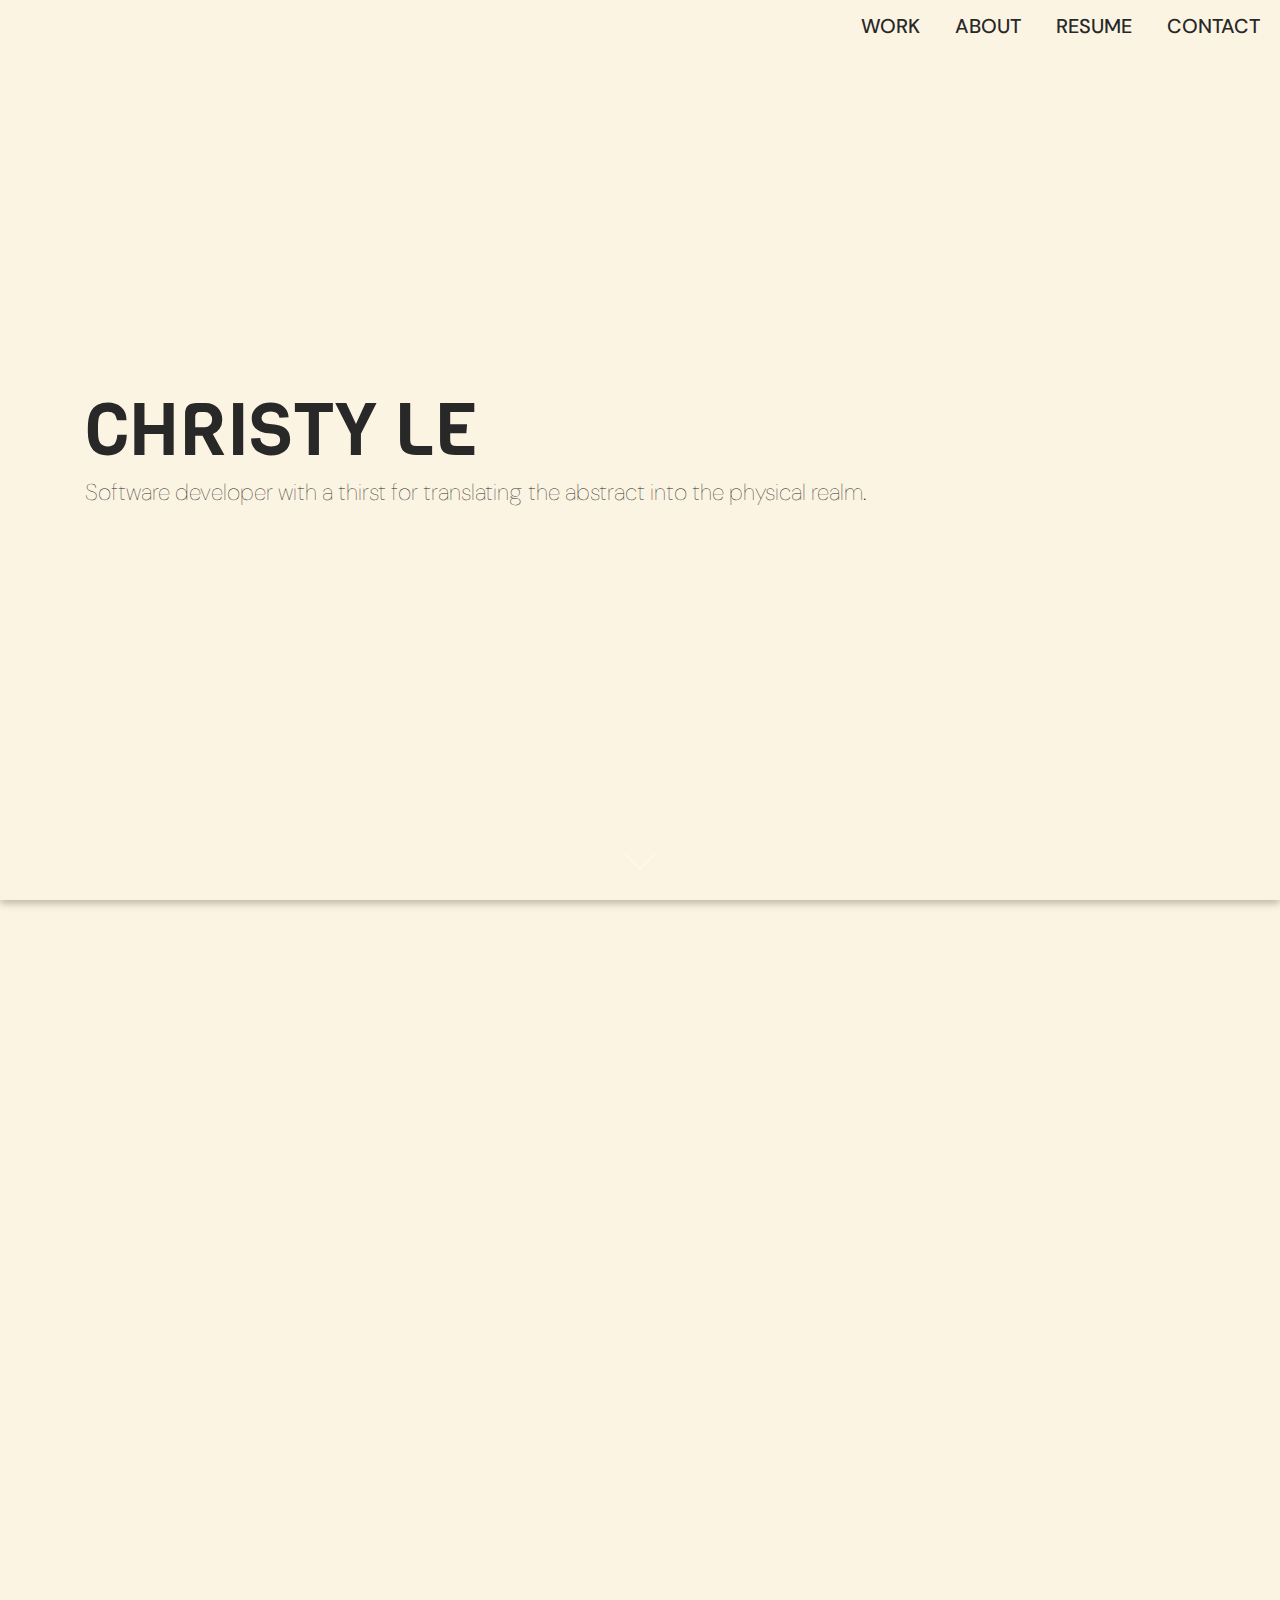
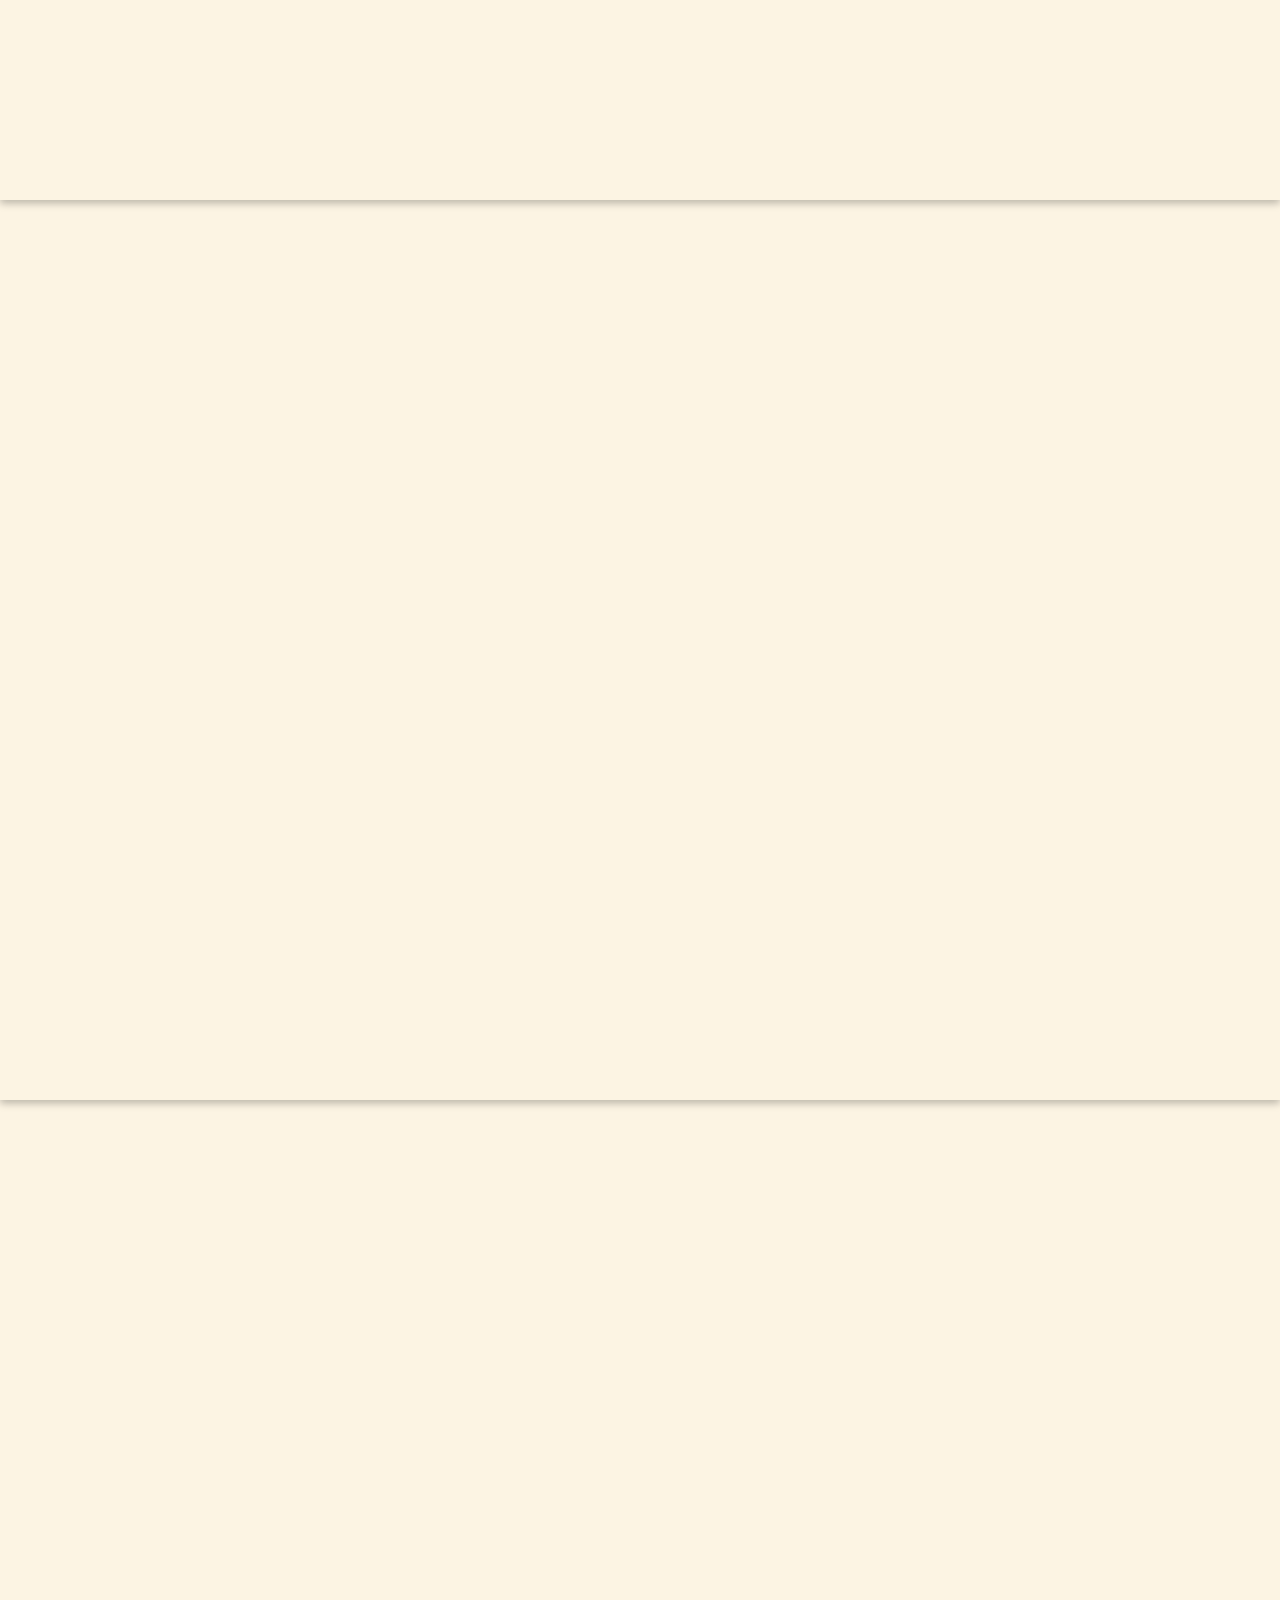
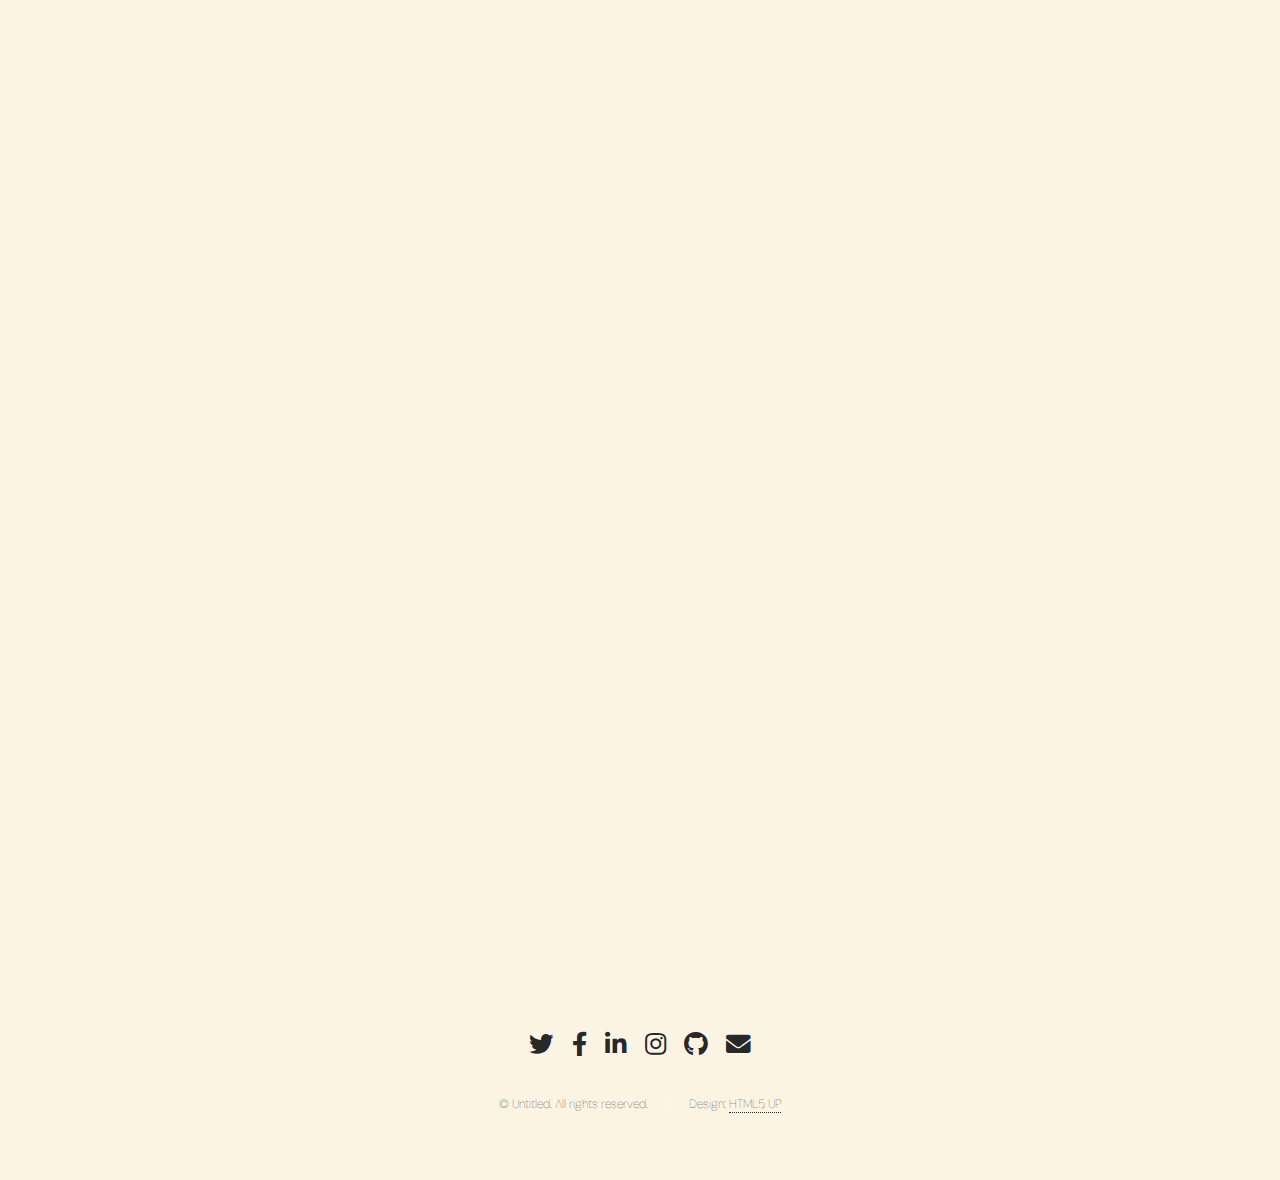
==== commit 20cf0e6e: "added images" ====
--- a/index.html
+++ b/index.html
@@ -49,13 +49,13 @@
 		</header>
 
 		<!-- Banner -->
+
 		<section id="banner">
 			<div class="content">
 				<header class="banner--header--container">
 					<h1 class="banner--header">Christy Le</h1>
-					<p class="banner--paragraph">Software developer with a thirst for translating the abstract into the physical realm. </p>
-				</header>
-				<!-- <span class="image"><img src="images/pic01.jpg" alt="" /></span> -->
+					<p class="banner--paragraph">Software developer with a thirst for translating the abstract into the physical realm.</p>
+				</header>
 			</div>
 			<a href="#projectOne" class="goto-next scrolly">Next</a>
 		</section>
@@ -63,7 +63,7 @@
 		<!-- Project 1 -->
 
 		<section id="projectOne" class="spotlight style2 right">
-			<span class="image fit main"><img src="" alt="Vinyl Cut application" /></span>
+			<span class="image fit main"><img src="images/vinyl-cut.png" alt="Vinyl Cut application" /></span>
 			<div class="content project1">
 				<header>
 					<h2>Vinyl Cut</h2>
@@ -86,7 +86,7 @@
 		<!-- Project 2 -->
 
 		<section id="three" class="spotlight style3 left">
-			<span class="image fit main bottom"><img src="" alt="Woof Gang application" /></span>
+			<span class="image fit main bottom"><img src="images/woofgang.png" alt="Woof Gang application" /></span>
 			<div class="content project2">
 				<header>
 					<h2>Woof Gang</h2>
@@ -105,24 +105,6 @@
 			<a href="#four" class="goto-next scrolly">Next</a>
 		</section>
 
-
-		<!-- Three -->
-		<section id="three" class="spotlight style3 left">
-			<span class="image fit main bottom"><img src="images/pic04.jpg" alt="" /></span>
-			<div class="content">
-				<header>
-					<h2>Interdum felis blandit praesent sed augue</h2>
-					<p>Accumsan integer ultricies aliquam vel massa sapien phasellus</p>
-				</header>
-				<p>Feugiat accumsan lorem eu ac lorem amet ac arcu phasellus tortor enim mi mi nisi praesent adipiscing.
-					Integer mi sed nascetur cep aliquet augue varius tempus lobortis porttitor lorem et accumsan
-					consequat adipiscing lorem.</p>
-				<ul class="actions">
-					<li><a href="#" class="button">Learn More</a></li>
-				</ul>
-			</div>
-			<a href="#four" class="goto-next scrolly">Next</a>
-		</section>
 
 		<!-- Four -->
 		<section id="four" class="wrapper style1 special fade-up">
--- a/assets/css/main.css
+++ b/assets/css/main.css
@@ -1,7 +1,8 @@
 @import url("fontawesome-all.min.css");
-@import url("https://fonts.googleapis.com/css?family=Roboto:100,300,100italic,300italic");
-
 @import url('https://fonts.googleapis.com/css2?family=DM+Sans:ital,wght@0,400;0,500;0,700;1,400;1,500;1,700&family=Viga&display=swap');
+
+/* font-family: 'DM Sans', sans-serif;
+font-family: 'Viga', sans-serif; */
 
 /*
 	Landed by HTML5 UP
@@ -9,45 +10,131 @@
 	Free for personal and commercial use under the CCA 3.0 license (html5up.net/license)
 */
 
-html, body, div, span, applet, object,
-iframe, h1, h2, h3, h4, h5, h6, p, blockquote,
-pre, a, abbr, acronym, address, big, cite,
-code, del, dfn, em, img, ins, kbd, q, s, samp,
-small, strike, strong, sub, sup, tt, var, b,
-u, i, center, dl, dt, dd, ol, ul, li, fieldset,
-form, label, legend, table, caption, tbody,
-tfoot, thead, tr, th, td, article, aside,
-canvas, details, embed, figure, figcaption,
-footer, header, hgroup, menu, nav, output, ruby,
-section, summary, time, mark, audio, video {
+html,
+body,
+div,
+span,
+applet,
+object,
+iframe,
+h1,
+h2,
+h3,
+h4,
+h5,
+h6,
+p,
+blockquote,
+pre,
+a,
+abbr,
+acronym,
+address,
+big,
+cite,
+code,
+del,
+dfn,
+em,
+img,
+ins,
+kbd,
+q,
+s,
+samp,
+small,
+strike,
+strong,
+sub,
+sup,
+tt,
+var,
+b,
+u,
+i,
+center,
+dl,
+dt,
+dd,
+ol,
+ul,
+li,
+fieldset,
+form,
+label,
+legend,
+table,
+caption,
+tbody,
+tfoot,
+thead,
+tr,
+th,
+td,
+article,
+aside,
+canvas,
+details,
+embed,
+figure,
+figcaption,
+footer,
+header,
+hgroup,
+menu,
+nav,
+output,
+ruby,
+section,
+summary,
+time,
+mark,
+audio,
+video {
 	margin: 0;
 	padding: 0;
 	border: 0;
 	font-size: 100%;
 	font: inherit;
-	vertical-align: baseline;}
-
-article, aside, details, figcaption, figure,
-footer, header, hgroup, menu, nav, section {
-	display: block;}
+	vertical-align: baseline;
+}
+
+article,
+aside,
+details,
+figcaption,
+figure,
+footer,
+header,
+hgroup,
+menu,
+nav,
+section {
+	display: block;
+}
 
 body {
 	line-height: 1;
 	background-color: #FCF4E3;
 }
 
-ol, ul {
+ol,
+ul {
 	list-style: none;
 }
 
-blockquote, q {
+blockquote,
+q {
 	quotes: none;
 }
 
-	blockquote:before, blockquote:after, q:before, q:after {
-		content: '';
-		content: none;
-	}
+blockquote:before,
+blockquote:after,
+q:before,
+q:after {
+	content: '';
+	content: none;
+}
 
 table {
 	border-collapse: collapse;
@@ -68,7 +155,9 @@
 	padding: 0;
 }
 
-input, select, textarea {
+input,
+select,
+textarea {
 	-moz-appearance: none;
 	-webkit-appearance: none;
 	-ms-appearance: none;
@@ -77,654 +166,918 @@
 
 /* Basic */
 
-	html {
-		box-sizing: border-box;
-	}
-
-	*, *:before, *:after {
-		box-sizing: inherit;
-	}
-
-	html, body {
-		background: white;
-	}
-
-	body.is-preload *, body.is-preload *:before, body.is-preload *:after {
-		-moz-animation: none !important;
-		-webkit-animation: none !important;
-		-ms-animation: none !important;
-		animation: none !important;
-		-moz-transition: none !important;
-		-webkit-transition: none !important;
-		-ms-transition: none !important;
-		transition: none !important;
-	}
-
-	body, input, select, textarea {
-		color: #3F3016;
-		font-family: 'DM Sans', sans-serif;
-		font-size: 15pt;
-		font-weight: 100;
-		line-height: 1.75em;
-	}
-
-	a {
-		-moz-transition: border-color 0.2s ease-in-out, color 0.2s ease-in-out;
-		-webkit-transition: border-color 0.2s ease-in-out, color 0.2s ease-in-out;
-		-ms-transition: border-color 0.2s ease-in-out, color 0.2s ease-in-out;
-		transition: border-color 0.2s ease-in-out, color 0.2s ease-in-out;
-		border-bottom: dotted 1px;
-		color: pink;
-		text-decoration: none;
-	}
-
-		/* a:hover {
+html {
+	box-sizing: border-box;
+}
+
+*,
+*:before,
+*:after {
+	box-sizing: inherit;
+}
+
+html,
+body {
+	background: white;
+}
+
+body.is-preload *,
+body.is-preload *:before,
+body.is-preload *:after {
+	-moz-animation: none !important;
+	-webkit-animation: none !important;
+	-ms-animation: none !important;
+	animation: none !important;
+	-moz-transition: none !important;
+	-webkit-transition: none !important;
+	-ms-transition: none !important;
+	transition: none !important;
+}
+
+body,
+input,
+select,
+textarea {
+	color: #292828;
+	font-family: 'DM Sans', sans-serif;
+	font-size: 15pt;
+	font-weight: 100;
+	line-height: 1.75em;
+}
+
+a {
+	-moz-transition: border-color 0.2s ease-in-out, color 0.2s ease-in-out;
+	-webkit-transition: border-color 0.2s ease-in-out, color 0.2s ease-in-out;
+	-ms-transition: border-color 0.2s ease-in-out, color 0.2s ease-in-out;
+	transition: border-color 0.2s ease-in-out, color 0.2s ease-in-out;
+	border-bottom: dotted 1px;
+	color: pink;
+	text-decoration: none;
+}
+
+/* a:hover {
 			color: green !important;
 			border-bottom-color: transparent;
 		} */
 
-	strong, b {
-		color: #ffffff;
-		font-weight: 300;
-	}
-
-	em, i {
-		font-style: italic;
-	}
-
-	p {
-		margin: 0 0 2em 0;
-		/* font-size: .5em; */
-	}
-
-	.banner--header {
-		font-size: 4.75em;
-		margin-bottom: 0;
-		/* letter-spacing: .002em; */
-	}
-
-	.banner--paragraph {
-		margin-top: 0;
-		font-size: 1.5em;
-	}
-
-	h1, h2, h3, h4, h5, h6 {
-		color: #3F3016;
-		font-weight: 300;
-		line-height: 1em;
-		margin: 0 0 1em 0;
-	}
-	
-	h1 a, h2 a, h3 a, h4 a, h5 a, h6 a {
-		color: inherit;
-		border: 0;
-	}
-
-	
-	h1 {
-		font-family: 'Viga', sans-serif;
-		letter-spacing: -0.025em;
-	}
-	
-	h2 {
-		font-family: 'Viga', sans-serif;
-		font-weight: 400;
-		font-size: 3em;
-		line-height: 1.5em;
-		margin: 0;
-	}
-
-	h3 {
-		font-family: 'DM Sans', sans-serif;
-		font-weight: 500;
-		font-size: 2em;
-		line-height: 1.5em;
-		letter-spacing: -0.025em;
-	}
-
-	#project--h4 {
-		color: #403017;
-		font-size: 1.1em;
-		font-weight: 600;
-		letter-spacing: 1px;
-		text-transform: uppercase;
-	}
-
-	h4 {
-		color: #6A8243;
-		font-size: 1.1em;
-		font-weight: 600;
-		letter-spacing: 1px;
-		line-height: 1.5em;
-		text-transform: uppercase;
-	}
-
-	h5 {
-		font-size: 0.9em;
-		line-height: 1.5em;
-		font-weight: 600;
-		letter-spacing: .1em;
-		color: #6A8243;
-	}
-
-	h6 {
-		font-family: 'DM Sans', sans-serif;
-		font-weight: 400;
-				font-size: 3em;
-				line-height: 1.5em;
-				margin: 0;
-	}
-
-	sub {
-		font-size: 0.8em;
-		position: relative;
-		top: 0.5em;
-	}
-
-	sup {
-		font-size: 0.8em;
-		position: relative;
-		top: -0.5em;
-	}
-
-	hr {
-		border: 0;
-		border-bottom: solid 1px rgba(255, 255, 255, 0.3);
-		margin: 3em 0;
-	}
-
-		hr.major {
-			margin: 4em 0;
-		}
-
-	blockquote {
-		border-left: solid 4px rgba(255, 255, 255, 0.3);
-		font-style: italic;
-		margin: 0 0 2em 0;
-		padding: 0.5em 0 0.5em 2em;
-	}
-
-	code {
-		background: rgba(255, 255, 255, 0.075);
-		border-radius: 4px;
-		font-family: "Courier New", monospace;
-		font-size: 0.9em;
-		margin: 0 0.25em;
-		padding: 0.25em 0.65em;
-	}
-
-	pre {
-		-webkit-overflow-scrolling: touch;
-		font-family: "Courier New", monospace;
-		font-size: 0.9em;
-		margin: 0 0 2em 0;
-	}
-
-		pre code {
-			display: block;
-			line-height: 1.75em;
-			padding: 1em 1.5em;
-			overflow-x: auto;
-		}
-
-	.align-left {
-		text-align: left;
-	}
-
-	.align-center {
-		text-align: center;
-	}
-
-	.align-right {
-		text-align: right;
-	}
+strong,
+b {
+	color: #ffffff;
+	font-weight: 300;
+}
+
+em,
+i {
+	font-style: italic;
+}
+
+p {
+	margin: 0 0 1em 0;
+}
+
+.banner--header {
+	font-size: 4.75em;
+	margin-bottom: 0;
+	text-transform: uppercase;
+	letter-spacing: .002em;
+}
+
+.banner--paragraph {
+	margin-top: 0;
+	font-size: 1.5em;
+}
+
+h1,
+h2,
+h3,
+h4,
+h5,
+h6 {
+	color: #292828;
+	font-weight: 300;
+	line-height: 1em;
+	margin: 0 0 1em 0;
+	text-transform: uppercase;
+}
+
+h1 a,
+h2 a,
+h3 a,
+h4 a,
+h5 a,
+h6 a {
+	color: inherit;
+	border: 0;
+}
+
+
+h1 {
+	font-family: 'Viga', sans-serif;
+	letter-spacing: -0.025em;
+}
+
+h2 {
+	font-family: 'Viga', sans-serif;
+	font-weight: 400;
+	font-size: 3em;
+	line-height: 1.5em;
+	margin: 0;
+}
+
+h3 {
+	font-family: 'DM Sans', sans-serif;
+	font-weight: 500;
+	font-size: 2em;
+	line-height: 1.5em;
+	letter-spacing: -0.025em;
+}
+
+#project--h4 {
+	color: #292828;
+	font-size: 1.1em;
+	font-weight: 600;
+	letter-spacing: 1px;
+	text-transform: uppercase;
+}
+
+h4 {
+	color: #6A8243;
+	font-size: 1.1em;
+	font-weight: 600;
+	letter-spacing: 1px;
+	line-height: 1.5em;
+	text-transform: uppercase;
+}
+
+h5 {
+	font-size: 0.9em;
+	line-height: 1.5em;
+	font-weight: 600;
+	letter-spacing: .1em;
+	color: #6A8243;
+}
+
+h6 {
+	font-family: 'DM Sans', sans-serif;
+	font-weight: 400;
+	font-size: 3em;
+	line-height: 1.5em;
+	margin: 0;
+}
+
+sub {
+	font-size: 0.8em;
+	position: relative;
+	top: 0.5em;
+}
+
+sup {
+	font-size: 0.8em;
+	position: relative;
+	top: -0.5em;
+}
+
+hr {
+	border: 0;
+	border-bottom: solid 1px rgba(255, 255, 255, 0.3);
+	margin: 3em 0;
+}
+
+hr.major {
+	margin: 4em 0;
+}
+
+blockquote {
+	border-left: solid 4px rgba(255, 255, 255, 0.3);
+	font-style: italic;
+	margin: 0 0 2em 0;
+	padding: 0.5em 0 0.5em 2em;
+}
+
+code {
+	background: rgba(255, 255, 255, 0.075);
+	border-radius: 4px;
+	font-family: "Courier New", monospace;
+	font-size: 0.9em;
+	margin: 0 0.25em;
+	padding: 0.25em 0.65em;
+}
+
+pre {
+	-webkit-overflow-scrolling: touch;
+	font-family: "Courier New", monospace;
+	font-size: 0.9em;
+	margin: 0 0 2em 0;
+}
+
+pre code {
+	display: block;
+	line-height: 1.75em;
+	padding: 1em 1.5em;
+	overflow-x: auto;
+}
+
+.align-left {
+	text-align: left;
+}
+
+.align-center {
+	text-align: center;
+}
+
+.align-right {
+	text-align: right;
+}
 
 /* Loader */
 
-	@-moz-keyframes spinner-show {
-		0% {
-			opacity: 0;
-		}
-
-		100% {
-			opacity: 1;
-		}
-	}
-
-	@-webkit-keyframes spinner-show {
-		0% {
-			opacity: 0;
-		}
-
-		100% {
-			opacity: 1;
-		}
-	}
-
-	@-ms-keyframes spinner-show {
-		0% {
-			opacity: 0;
-		}
-
-		100% {
-			opacity: 1;
-		}
-	}
-
-	@keyframes spinner-show {
-		0% {
-			opacity: 0;
-		}
-
-		100% {
-			opacity: 1;
-		}
-	}
-
-	@-moz-keyframes spinner-hide {
-		0% {
-			color: rgba(255, 255, 255, 0.15);
-			z-index: 100001;
-			-moz-transform: scale(1) rotate(0deg);
-			-webkit-transform: scale(1) rotate(0deg);
-			-ms-transform: scale(1) rotate(0deg);
-			transform: scale(1) rotate(0deg);
-		}
-
-		99% {
-			color: #3F3016;
-			z-index: 100001;
-			-moz-transform: scale(0.5) rotate(360deg);
-			-webkit-transform: scale(0.5) rotate(360deg);
-			-ms-transform: scale(0.5) rotate(360deg);
-			transform: scale(0.5) rotate(360deg);
-		}
-
-		100% {
-			color: #3F3016;
-			z-index: -1;
-			-moz-transform: scale(0.5) rotate(360deg);
-			-webkit-transform: scale(0.5) rotate(360deg);
-			-ms-transform: scale(0.5) rotate(360deg);
-			transform: scale(0.5) rotate(360deg);
-		}
-	}
-
-	@-webkit-keyframes spinner-hide {
-		0% {
-			color:rgba(255, 255, 255, 0.15);
-			z-index: 100001;
-			-moz-transform: scale(1) rotate(0deg);
-			-webkit-transform: scale(1) rotate(0deg);
-			-ms-transform: scale(1) rotate(0deg);
-			transform: scale(1) rotate(0deg);
-		}
-
-		99% {
-			color: #3F3016;
-			z-index: 100001;
-			-moz-transform: scale(0.5) rotate(360deg);
-			-webkit-transform: scale(0.5) rotate(360deg);
-			-ms-transform: scale(0.5) rotate(360deg);
-			transform: scale(0.5) rotate(360deg);
-		}
-
-		100% {
-			color: #3F3016;
-			z-index: -1;
-			-moz-transform: scale(0.5) rotate(360deg);
-			-webkit-transform: scale(0.5) rotate(360deg);
-			-ms-transform: scale(0.5) rotate(360deg);
-			transform: scale(0.5) rotate(360deg);
-		}
-	}
-
-	@-ms-keyframes spinner-hide {
-		0% {
-			color: rgba(255, 255, 255, 0.15);
-			z-index: 100001;
-			-moz-transform: scale(1) rotate(0deg);
-			-webkit-transform: scale(1) rotate(0deg);
-			-ms-transform: scale(1) rotate(0deg);
-			transform: scale(1) rotate(0deg);
-		}
-
-		99% {
-			color: #3F3016;
-			z-index: 100001;
-			-moz-transform: scale(0.5) rotate(360deg);
-			-webkit-transform: scale(0.5) rotate(360deg);
-			-ms-transform: scale(0.5) rotate(360deg);
-			transform: scale(0.5) rotate(360deg);
-		}
-
-		100% {
-			color: #3F3016;
-			z-index: -1;
-			-moz-transform: scale(0.5) rotate(360deg);
-			-webkit-transform: scale(0.5) rotate(360deg);
-			-ms-transform: scale(0.5) rotate(360deg);
-			transform: scale(0.5) rotate(360deg);
-		}
-	}
-
-	@keyframes spinner-hide {
-		0% {
-			color: rgba(255, 255, 255, 0.15);
-			z-index: 100001;
-			-moz-transform: scale(1) rotate(0deg);
-			-webkit-transform: scale(1) rotate(0deg);
-			-ms-transform: scale(1) rotate(0deg);
-			transform: scale(1) rotate(0deg);
-		}
-
-		99% {
-			color: #3F3016;
-			z-index: 100001;
-			-moz-transform: scale(0.5) rotate(360deg);
-			-webkit-transform: scale(0.5) rotate(360deg);
-			-ms-transform: scale(0.5) rotate(360deg);
-			transform: scale(0.5) rotate(360deg);
-		}
-
-		100% {
-			color: #3F3016;
-			z-index: -1;
-			-moz-transform: scale(0.5) rotate(360deg);
-			-webkit-transform: scale(0.5) rotate(360deg);
-			-ms-transform: scale(0.5) rotate(360deg);
-			transform: scale(0.5) rotate(360deg);
-		}
-	}
-
-	@-moz-keyframes spinner-rotate {
-		0% {
-			-moz-transform: scale(1) rotate(0deg);
-			-webkit-transform: scale(1) rotate(0deg);
-			-ms-transform: scale(1) rotate(0deg);
-			transform: scale(1) rotate(0deg);
-		}
-
-		100% {
-			-moz-transform: scale(1) rotate(360deg);
-			-webkit-transform: scale(1) rotate(360deg);
-			-ms-transform: scale(1) rotate(360deg);
-			transform: scale(1) rotate(360deg);
-		}
-	}
-
-	@-webkit-keyframes spinner-rotate {
-		0% {
-			-moz-transform: scale(1) rotate(0deg);
-			-webkit-transform: scale(1) rotate(0deg);
-			-ms-transform: scale(1) rotate(0deg);
-			transform: scale(1) rotate(0deg);
-		}
-
-		100% {
-			-moz-transform: scale(1) rotate(360deg);
-			-webkit-transform: scale(1) rotate(360deg);
-			-ms-transform: scale(1) rotate(360deg);
-			transform: scale(1) rotate(360deg);
-		}
-	}
-
-	@-ms-keyframes spinner-rotate {
-		0% {
-			-moz-transform: scale(1) rotate(0deg);
-			-webkit-transform: scale(1) rotate(0deg);
-			-ms-transform: scale(1) rotate(0deg);
-			transform: scale(1) rotate(0deg);
-		}
-
-		100% {
-			-moz-transform: scale(1) rotate(360deg);
-			-webkit-transform: scale(1) rotate(360deg);
-			-ms-transform: scale(1) rotate(360deg);
-			transform: scale(1) rotate(360deg);
-		}
-	}
-
-	@keyframes spinner-rotate {
-		0% {
-			-moz-transform: scale(1) rotate(0deg);
-			-webkit-transform: scale(1) rotate(0deg);
-			-ms-transform: scale(1) rotate(0deg);
-			transform: scale(1) rotate(0deg);
-		}
-
-		100% {
-			-moz-transform: scale(1) rotate(360deg);
-			-webkit-transform: scale(1) rotate(360deg);
-			-ms-transform: scale(1) rotate(360deg);
-			transform: scale(1) rotate(360deg);
-		}
-	}
-
-	@-moz-keyframes overlay-hide {
-		0% {
-			opacity: 1;
-			z-index: 100000;
-		}
-
-		15% {
-			opacity: 1;
-			z-index: 100000;
-		}
-
-		99% {
-			opacity: 0;
-			z-index: 100000;
-		}
-
-		100% {
-			opacity: 0;
-			z-index: -1;
-		}
-	}
-
-	@-webkit-keyframes overlay-hide {
-		0% {
-			opacity: 1;
-			z-index: 100000;
-		}
-
-		15% {
-			opacity: 1;
-			z-index: 100000;
-		}
-
-		99% {
-			opacity: 0;
-			z-index: 100000;
-		}
-
-		100% {
-			opacity: 0;
-			z-index: -1;
-		}
-	}
-
-	@-ms-keyframes overlay-hide {
-		0% {
-			opacity: 1;
-			z-index: 100000;
-		}
-
-		15% {
-			opacity: 1;
-			z-index: 100000;
-		}
-
-		99% {
-			opacity: 0;
-			z-index: 100000;
-		}
-
-		100% {
-			opacity: 0;
-			z-index: -1;
-		}
-	}
-
-	@keyframes overlay-hide {
-		0% {
-			opacity: 1;
-			z-index: 100000;
-		}
-
-		15% {
-			opacity: 1;
-			z-index: 100000;
-		}
-
-		99% {
-			opacity: 0;
-			z-index: 100000;
-		}
-
-		100% {
-			opacity: 0;
-			z-index: -1;
-		}
-	}
-
-	body.landing {
-		text-decoration: none;
-	}
-
-		body.landing:before {
-			-moz-osx-font-smoothing: grayscale;
-			-webkit-font-smoothing: antialiased;
-			display: inline-block;
-			font-style: normal;
-			font-variant: normal;
-			text-rendering: auto;
-			line-height: 1;
-			text-transform: none !important;
-			font-family: 'Font Awesome 5 Free';
-			font-weight: 900;
-		}
-
-		body.landing:before {
-			-moz-animation: spinner-show 1.5s 1 0.25s ease forwards, spinner-hide 0.25s ease-in-out forwards !important;
-			-webkit-animation: spinner-show 1.5s 1 0.25s ease forwards, spinner-hide 0.25s ease-in-out forwards !important;
-			-ms-animation: spinner-show 1.5s 1 0.25s ease forwards, spinner-hide 0.25s ease-in-out forwards !important;
-			animation: spinner-show 1.5s 1 0.25s ease forwards, spinner-hide 0.25s ease-in-out forwards !important;
-			-moz-transform-origin: 50% 50%;
-			-webkit-transform-origin: 50% 50%;
-			-ms-transform-origin: 50% 50%;
-			transform-origin: 50% 50%;
-			color: rgba(255, 255, 255, 0.15);
-			content: '\f1ce';
-			cursor: default;
-			display: block;
-			font-size: 2em;
-			height: 2em;
-			left: 50%;
-			line-height: 2em;
-			margin: -1em 0 0 -1em;
-			opacity: 0;
-			position: fixed;
-			text-align: center;
-			top: 50%;
-			width: 2em;
-			z-index: -1;
-		}
-
-		/* Landing Loader */
-		body.landing:after {
-			-moz-animation: overlay-hide 1.5s ease-in forwards !important;
-			-webkit-animation: overlay-hide 1.5s ease-in forwards !important;
-			-ms-animation: overlay-hide 1.5s ease-in forwards !important;
-			animation: overlay-hide 1.5s ease-in forwards !important;
-			background: #CEBFA3;
-			content: '';
-			display: block;
-			height: 100%;
-			left: 0;
-			opacity: 0;
-			position: fixed;
-			top: 0;
-			width: 100%;
-			z-index: -1;
-		}
-
-		body.landing.is-preload:before {
-			-moz-animation: spinner-show 1.5s 1 0.25s ease forwards, spinner-rotate 0.75s infinite linear !important;
-			-webkit-animation: spinner-show 1.5s 1 0.25s ease forwards, spinner-rotate 0.75s infinite linear !important;
-			-ms-animation: spinner-show 1.5s 1 0.25s ease forwards, spinner-rotate 0.75s infinite linear !important;
-			animation: spinner-show 1.5s 1 0.25s ease forwards, spinner-rotate 0.75s infinite linear !important;
-			z-index: 100001;
-		}
-
-		body.landing.is-preload:after {
-			-moz-animation: none !important;
-			-webkit-animation: none !important;
-			-ms-animation: none !important;
-			animation: none !important;
-			opacity: 1;
-			z-index: 100000;
-		}
-
-	@media (-webkit-min-device-pixel-ratio: 2) {
-
-		body.landing:before {
-			line-height: 2.025em;
-		}
-
-	}
+@-moz-keyframes spinner-show {
+	0% {
+		opacity: 0;
+	}
+
+	100% {
+		opacity: 1;
+	}
+}
+
+@-webkit-keyframes spinner-show {
+	0% {
+		opacity: 0;
+	}
+
+	100% {
+		opacity: 1;
+	}
+}
+
+@-ms-keyframes spinner-show {
+	0% {
+		opacity: 0;
+	}
+
+	100% {
+		opacity: 1;
+	}
+}
+
+@keyframes spinner-show {
+	0% {
+		opacity: 0;
+	}
+
+	100% {
+		opacity: 1;
+	}
+}
+
+@-moz-keyframes spinner-hide {
+	0% {
+		color: rgba(255, 255, 255, 0.15);
+		z-index: 100001;
+		-moz-transform: scale(1) rotate(0deg);
+		-webkit-transform: scale(1) rotate(0deg);
+		-ms-transform: scale(1) rotate(0deg);
+		transform: scale(1) rotate(0deg);
+	}
+
+	99% {
+		color: #292828;
+		z-index: 100001;
+		-moz-transform: scale(0.5) rotate(360deg);
+		-webkit-transform: scale(0.5) rotate(360deg);
+		-ms-transform: scale(0.5) rotate(360deg);
+		transform: scale(0.5) rotate(360deg);
+	}
+
+	100% {
+		color: #292828;
+		z-index: -1;
+		-moz-transform: scale(0.5) rotate(360deg);
+		-webkit-transform: scale(0.5) rotate(360deg);
+		-ms-transform: scale(0.5) rotate(360deg);
+		transform: scale(0.5) rotate(360deg);
+	}
+}
+
+@-webkit-keyframes spinner-hide {
+	0% {
+		color: rgba(255, 255, 255, 0.15);
+		z-index: 100001;
+		-moz-transform: scale(1) rotate(0deg);
+		-webkit-transform: scale(1) rotate(0deg);
+		-ms-transform: scale(1) rotate(0deg);
+		transform: scale(1) rotate(0deg);
+	}
+
+	99% {
+		color: #292828;
+		z-index: 100001;
+		-moz-transform: scale(0.5) rotate(360deg);
+		-webkit-transform: scale(0.5) rotate(360deg);
+		-ms-transform: scale(0.5) rotate(360deg);
+		transform: scale(0.5) rotate(360deg);
+	}
+
+	100% {
+		color: #292828;
+		z-index: -1;
+		-moz-transform: scale(0.5) rotate(360deg);
+		-webkit-transform: scale(0.5) rotate(360deg);
+		-ms-transform: scale(0.5) rotate(360deg);
+		transform: scale(0.5) rotate(360deg);
+	}
+}
+
+@-ms-keyframes spinner-hide {
+	0% {
+		color: rgba(255, 255, 255, 0.15);
+		z-index: 100001;
+		-moz-transform: scale(1) rotate(0deg);
+		-webkit-transform: scale(1) rotate(0deg);
+		-ms-transform: scale(1) rotate(0deg);
+		transform: scale(1) rotate(0deg);
+	}
+
+	99% {
+		color: #292828;
+		z-index: 100001;
+		-moz-transform: scale(0.5) rotate(360deg);
+		-webkit-transform: scale(0.5) rotate(360deg);
+		-ms-transform: scale(0.5) rotate(360deg);
+		transform: scale(0.5) rotate(360deg);
+	}
+
+	100% {
+		color: #292828;
+		z-index: -1;
+		-moz-transform: scale(0.5) rotate(360deg);
+		-webkit-transform: scale(0.5) rotate(360deg);
+		-ms-transform: scale(0.5) rotate(360deg);
+		transform: scale(0.5) rotate(360deg);
+	}
+}
+
+@keyframes spinner-hide {
+	0% {
+		color: rgba(255, 255, 255, 0.15);
+		z-index: 100001;
+		-moz-transform: scale(1) rotate(0deg);
+		-webkit-transform: scale(1) rotate(0deg);
+		-ms-transform: scale(1) rotate(0deg);
+		transform: scale(1) rotate(0deg);
+	}
+
+	99% {
+		color: #292828;
+		z-index: 100001;
+		-moz-transform: scale(0.5) rotate(360deg);
+		-webkit-transform: scale(0.5) rotate(360deg);
+		-ms-transform: scale(0.5) rotate(360deg);
+		transform: scale(0.5) rotate(360deg);
+	}
+
+	100% {
+		color: #292828;
+		z-index: -1;
+		-moz-transform: scale(0.5) rotate(360deg);
+		-webkit-transform: scale(0.5) rotate(360deg);
+		-ms-transform: scale(0.5) rotate(360deg);
+		transform: scale(0.5) rotate(360deg);
+	}
+}
+
+@-moz-keyframes spinner-rotate {
+	0% {
+		-moz-transform: scale(1) rotate(0deg);
+		-webkit-transform: scale(1) rotate(0deg);
+		-ms-transform: scale(1) rotate(0deg);
+		transform: scale(1) rotate(0deg);
+	}
+
+	100% {
+		-moz-transform: scale(1) rotate(360deg);
+		-webkit-transform: scale(1) rotate(360deg);
+		-ms-transform: scale(1) rotate(360deg);
+		transform: scale(1) rotate(360deg);
+	}
+}
+
+@-webkit-keyframes spinner-rotate {
+	0% {
+		-moz-transform: scale(1) rotate(0deg);
+		-webkit-transform: scale(1) rotate(0deg);
+		-ms-transform: scale(1) rotate(0deg);
+		transform: scale(1) rotate(0deg);
+	}
+
+	100% {
+		-moz-transform: scale(1) rotate(360deg);
+		-webkit-transform: scale(1) rotate(360deg);
+		-ms-transform: scale(1) rotate(360deg);
+		transform: scale(1) rotate(360deg);
+	}
+}
+
+@-ms-keyframes spinner-rotate {
+	0% {
+		-moz-transform: scale(1) rotate(0deg);
+		-webkit-transform: scale(1) rotate(0deg);
+		-ms-transform: scale(1) rotate(0deg);
+		transform: scale(1) rotate(0deg);
+	}
+
+	100% {
+		-moz-transform: scale(1) rotate(360deg);
+		-webkit-transform: scale(1) rotate(360deg);
+		-ms-transform: scale(1) rotate(360deg);
+		transform: scale(1) rotate(360deg);
+	}
+}
+
+@keyframes spinner-rotate {
+	0% {
+		-moz-transform: scale(1) rotate(0deg);
+		-webkit-transform: scale(1) rotate(0deg);
+		-ms-transform: scale(1) rotate(0deg);
+		transform: scale(1) rotate(0deg);
+	}
+
+	100% {
+		-moz-transform: scale(1) rotate(360deg);
+		-webkit-transform: scale(1) rotate(360deg);
+		-ms-transform: scale(1) rotate(360deg);
+		transform: scale(1) rotate(360deg);
+	}
+}
+
+@-moz-keyframes overlay-hide {
+	0% {
+		opacity: 1;
+		z-index: 100000;
+	}
+
+	15% {
+		opacity: 1;
+		z-index: 100000;
+	}
+
+	99% {
+		opacity: 0;
+		z-index: 100000;
+	}
+
+	100% {
+		opacity: 0;
+		z-index: -1;
+	}
+}
+
+@-webkit-keyframes overlay-hide {
+	0% {
+		opacity: 1;
+		z-index: 100000;
+	}
+
+	15% {
+		opacity: 1;
+		z-index: 100000;
+	}
+
+	99% {
+		opacity: 0;
+		z-index: 100000;
+	}
+
+	100% {
+		opacity: 0;
+		z-index: -1;
+	}
+}
+
+@-ms-keyframes overlay-hide {
+	0% {
+		opacity: 1;
+		z-index: 100000;
+	}
+
+	15% {
+		opacity: 1;
+		z-index: 100000;
+	}
+
+	99% {
+		opacity: 0;
+		z-index: 100000;
+	}
+
+	100% {
+		opacity: 0;
+		z-index: -1;
+	}
+}
+
+@keyframes overlay-hide {
+	0% {
+		opacity: 1;
+		z-index: 100000;
+	}
+
+	15% {
+		opacity: 1;
+		z-index: 100000;
+	}
+
+	99% {
+		opacity: 0;
+		z-index: 100000;
+	}
+
+	100% {
+		opacity: 0;
+		z-index: -1;
+	}
+}
+
+body.landing {
+	text-decoration: none;
+}
+
+body.landing:before {
+	-moz-osx-font-smoothing: grayscale;
+	-webkit-font-smoothing: antialiased;
+	display: inline-block;
+	font-style: normal;
+	font-variant: normal;
+	text-rendering: auto;
+	line-height: 1;
+	text-transform: none !important;
+	font-family: 'Font Awesome 5 Free';
+	font-weight: 900;
+}
+
+body.landing:before {
+	-moz-animation: spinner-show 1.5s 1 0.25s ease forwards, spinner-hide 0.25s ease-in-out forwards !important;
+	-webkit-animation: spinner-show 1.5s 1 0.25s ease forwards, spinner-hide 0.25s ease-in-out forwards !important;
+	-ms-animation: spinner-show 1.5s 1 0.25s ease forwards, spinner-hide 0.25s ease-in-out forwards !important;
+	animation: spinner-show 1.5s 1 0.25s ease forwards, spinner-hide 0.25s ease-in-out forwards !important;
+	-moz-transform-origin: 50% 50%;
+	-webkit-transform-origin: 50% 50%;
+	-ms-transform-origin: 50% 50%;
+	transform-origin: 50% 50%;
+	color: rgba(255, 255, 255, 0.15);
+	content: '\f1ce';
+	cursor: default;
+	display: block;
+	font-size: 2em;
+	height: 2em;
+	left: 50%;
+	line-height: 2em;
+	margin: -1em 0 0 -1em;
+	opacity: 0;
+	position: fixed;
+	text-align: center;
+	top: 50%;
+	width: 2em;
+	z-index: -1;
+}
+
+/* Landing Loader */
+body.landing:after {
+	-moz-animation: overlay-hide 1.5s ease-in forwards !important;
+	-webkit-animation: overlay-hide 1.5s ease-in forwards !important;
+	-ms-animation: overlay-hide 1.5s ease-in forwards !important;
+	animation: overlay-hide 1.5s ease-in forwards !important;
+	background: #CEBFA3;
+	content: '';
+	display: block;
+	height: 100%;
+	left: 0;
+	opacity: 0;
+	position: fixed;
+	top: 0;
+	width: 100%;
+	z-index: -1;
+}
+
+body.landing.is-preload:before {
+	-moz-animation: spinner-show 1.5s 1 0.25s ease forwards, spinner-rotate 0.75s infinite linear !important;
+	-webkit-animation: spinner-show 1.5s 1 0.25s ease forwards, spinner-rotate 0.75s infinite linear !important;
+	-ms-animation: spinner-show 1.5s 1 0.25s ease forwards, spinner-rotate 0.75s infinite linear !important;
+	animation: spinner-show 1.5s 1 0.25s ease forwards, spinner-rotate 0.75s infinite linear !important;
+	z-index: 100001;
+}
+
+body.landing.is-preload:after {
+	-moz-animation: none !important;
+	-webkit-animation: none !important;
+	-ms-animation: none !important;
+	animation: none !important;
+	opacity: 1;
+	z-index: 100000;
+}
+
+@media (-webkit-min-device-pixel-ratio: 2) {
+
+	body.landing:before {
+		line-height: 2.025em;
+	}
+
+}
 
 /* Container */
 
+.container {
+	margin: 0 auto;
+	max-width: calc(100% - 4em);
+	width: 70em;
+}
+
+.container.xsmall {
+	width: 17.5em;
+}
+
+.container.small {
+	width: 35em;
+}
+
+.container.medium {
+	width: 52.5em;
+}
+
+.container.large {
+	width: 87.5em;
+}
+
+.container.xlarge {
+	width: 105em;
+}
+
+.container.max {
+	width: 100%;
+}
+
+@media screen and (max-width: 1280px) {
+
 	.container {
-		margin: 0 auto;
-		max-width: calc(100% - 4em);
-		width: 70em;
-	}
-
-		.container.xsmall {
-			width: 17.5em;
-		}
-
-		.container.small {
-			width: 35em;
-		}
-
-		.container.medium {
-			width: 52.5em;
-		}
-
-		.container.large {
-			width: 87.5em;
-		}
-
-		.container.xlarge {
-			width: 105em;
-		}
-
-		.container.max {
-			width: 100%;
-		}
-
-		@media screen and (max-width: 1280px) {
-
-			.container {
-				width: 90%;
-				max-width: 100%;
-			}
-
-		}
-
-		@media screen and (max-width: 980px) {
-
-			.container {
-				width: 100% !important;
-			}
-
-		}
+		width: 90%;
+		max-width: 100%;
+	}
+
+}
+
+@media screen and (max-width: 980px) {
+
+	.container {
+		width: 100% !important;
+	}
+
+}
 
 /* Row */
+
+.row {
+	display: flex;
+	flex-wrap: wrap;
+	box-sizing: border-box;
+	align-items: stretch;
+}
+
+.row>* {
+	box-sizing: border-box;
+}
+
+.row.gtr-uniform>*> :last-child {
+	margin-bottom: 0;
+}
+
+.row.aln-left {
+	justify-content: flex-start;
+}
+
+.row.aln-center {
+	justify-content: center;
+}
+
+.row.aln-right {
+	justify-content: flex-end;
+}
+
+.row.aln-top {
+	align-items: flex-start;
+}
+
+.row.aln-middle {
+	align-items: center;
+}
+
+.row.aln-bottom {
+	align-items: flex-end;
+}
+
+.row>.imp {
+	order: -1;
+}
+
+.row>.col-1 {
+	width: 8.33333%;
+}
+
+.row>.off-1 {
+	margin-left: 8.33333%;
+}
+
+.row>.col-2 {
+	width: 16.66667%;
+}
+
+.row>.off-2 {
+	margin-left: 16.66667%;
+}
+
+.row>.col-3 {
+	width: 25%;
+}
+
+.row>.off-3 {
+	margin-left: 25%;
+}
+
+.row>.col-4 {
+	width: 33.33333%;
+}
+
+.row>.off-4 {
+	margin-left: 33.33333%;
+}
+
+.row>.col-5 {
+	width: 41.66667%;
+}
+
+.row>.off-5 {
+	margin-left: 41.66667%;
+}
+
+.row>.col-6 {
+	width: 50%;
+}
+
+.row>.off-6 {
+	margin-left: 50%;
+}
+
+.row>.col-7 {
+	width: 58.33333%;
+}
+
+.row>.off-7 {
+	margin-left: 58.33333%;
+}
+
+.row>.col-8 {
+	width: 66.66667%;
+}
+
+.row>.off-8 {
+	margin-left: 66.66667%;
+}
+
+.row>.col-9 {
+	width: 75%;
+}
+
+.row>.off-9 {
+	margin-left: 75%;
+}
+
+.row>.col-10 {
+	width: 83.33333%;
+}
+
+.row>.off-10 {
+	margin-left: 83.33333%;
+}
+
+.row>.col-11 {
+	width: 91.66667%;
+}
+
+.row>.off-11 {
+	margin-left: 91.66667%;
+}
+
+.row>.col-12 {
+	width: 100%;
+}
+
+.row>.off-12 {
+	margin-left: 100%;
+}
+
+.row.gtr-0 {
+	margin-top: 0;
+	margin-left: 0em;
+}
+
+.row.gtr-0>* {
+	padding: 0 0 0 0em;
+}
+
+.row.gtr-0.gtr-uniform {
+	margin-top: 0em;
+}
+
+.row.gtr-0.gtr-uniform>* {
+	padding-top: 0em;
+}
+
+.row.gtr-25 {
+	margin-top: 0;
+	margin-left: -0.625em;
+}
+
+.row.gtr-25>* {
+	padding: 0 0 0 0.625em;
+}
+
+.row.gtr-25.gtr-uniform {
+	margin-top: -0.625em;
+}
+
+.row.gtr-25.gtr-uniform>* {
+	padding-top: 0.625em;
+}
+
+.row.gtr-50 {
+	margin-top: 0;
+	margin-left: -1.25em;
+}
+
+.row.gtr-50>* {
+	padding: 0 0 0 1.25em;
+}
+
+.row.gtr-50.gtr-uniform {
+	margin-top: -1.25em;
+}
+
+.row.gtr-50.gtr-uniform>* {
+	padding-top: 1.25em;
+}
+
+.row {
+	margin-top: 0;
+	margin-left: -2.5em;
+}
+
+.row>* {
+	padding: 0 0 0 2.5em;
+}
+
+.row.gtr-uniform {
+	margin-top: -2.5em;
+}
+
+.row.gtr-uniform>* {
+	padding-top: 2.5em;
+}
+
+.row.gtr-150 {
+	margin-top: 0;
+	margin-left: -3.75em;
+}
+
+.row.gtr-150>* {
+	padding: 0 0 0 3.75em;
+}
+
+.row.gtr-150.gtr-uniform {
+	margin-top: -3.75em;
+}
+
+.row.gtr-150.gtr-uniform>* {
+	padding-top: 3.75em;
+}
+
+.row.gtr-200 {
+	margin-top: 0;
+	margin-left: -5em;
+}
+
+.row.gtr-200>* {
+	padding: 0 0 0 5em;
+}
+
+.row.gtr-200.gtr-uniform {
+	margin-top: -5em;
+}
+
+.row.gtr-200.gtr-uniform>* {
+	padding-top: 5em;
+}
+
+@media screen and (max-width: 1680px) {
 
 	.row {
 		display: flex;
@@ -733,1844 +1086,1601 @@
 		align-items: stretch;
 	}
 
-		.row > * {
-			box-sizing: border-box;
-		}
-
-		.row.gtr-uniform > * > :last-child {
-			margin-bottom: 0;
-		}
-
-		.row.aln-left {
-			justify-content: flex-start;
-		}
-
-		.row.aln-center {
-			justify-content: center;
-		}
-
-		.row.aln-right {
-			justify-content: flex-end;
-		}
-
-		.row.aln-top {
-			align-items: flex-start;
-		}
-
-		.row.aln-middle {
-			align-items: center;
-		}
-
-		.row.aln-bottom {
-			align-items: flex-end;
-		}
-
-		.row > .imp {
-			order: -1;
-		}
-
-		.row > .col-1 {
-			width: 8.33333%;
-		}
-
-		.row > .off-1 {
-			margin-left: 8.33333%;
-		}
-
-		.row > .col-2 {
-			width: 16.66667%;
-		}
-
-		.row > .off-2 {
-			margin-left: 16.66667%;
-		}
-
-		.row > .col-3 {
-			width: 25%;
-		}
-
-		.row > .off-3 {
-			margin-left: 25%;
-		}
-
-		.row > .col-4 {
-			width: 33.33333%;
-		}
-
-		.row > .off-4 {
-			margin-left: 33.33333%;
-		}
-
-		.row > .col-5 {
-			width: 41.66667%;
-		}
-
-		.row > .off-5 {
-			margin-left: 41.66667%;
-		}
-
-		.row > .col-6 {
-			width: 50%;
-		}
-
-		.row > .off-6 {
-			margin-left: 50%;
-		}
-
-		.row > .col-7 {
-			width: 58.33333%;
-		}
-
-		.row > .off-7 {
-			margin-left: 58.33333%;
-		}
-
-		.row > .col-8 {
-			width: 66.66667%;
-		}
-
-		.row > .off-8 {
-			margin-left: 66.66667%;
-		}
-
-		.row > .col-9 {
-			width: 75%;
-		}
-
-		.row > .off-9 {
-			margin-left: 75%;
-		}
-
-		.row > .col-10 {
-			width: 83.33333%;
-		}
-
-		.row > .off-10 {
-			margin-left: 83.33333%;
-		}
-
-		.row > .col-11 {
-			width: 91.66667%;
-		}
-
-		.row > .off-11 {
-			margin-left: 91.66667%;
-		}
-
-		.row > .col-12 {
-			width: 100%;
-		}
-
-		.row > .off-12 {
-			margin-left: 100%;
-		}
-
-		.row.gtr-0 {
-			margin-top: 0;
-			margin-left: 0em;
-		}
-
-			.row.gtr-0 > * {
-				padding: 0 0 0 0em;
-			}
-
-			.row.gtr-0.gtr-uniform {
-				margin-top: 0em;
-			}
-
-				.row.gtr-0.gtr-uniform > * {
-					padding-top: 0em;
-				}
-
-		.row.gtr-25 {
-			margin-top: 0;
-			margin-left: -0.625em;
-		}
-
-			.row.gtr-25 > * {
-				padding: 0 0 0 0.625em;
-			}
-
-			.row.gtr-25.gtr-uniform {
-				margin-top: -0.625em;
-			}
-
-				.row.gtr-25.gtr-uniform > * {
-					padding-top: 0.625em;
-				}
-
-		.row.gtr-50 {
-			margin-top: 0;
-			margin-left: -1.25em;
-		}
-
-			.row.gtr-50 > * {
-				padding: 0 0 0 1.25em;
-			}
-
-			.row.gtr-50.gtr-uniform {
-				margin-top: -1.25em;
-			}
-
-				.row.gtr-50.gtr-uniform > * {
-					padding-top: 1.25em;
-				}
-
-		.row {
-			margin-top: 0;
-			margin-left: -2.5em;
-		}
-
-			.row > * {
-				padding: 0 0 0 2.5em;
-			}
-
-			.row.gtr-uniform {
-				margin-top: -2.5em;
-			}
-
-				.row.gtr-uniform > * {
-					padding-top: 2.5em;
-				}
-
-		.row.gtr-150 {
-			margin-top: 0;
-			margin-left: -3.75em;
-		}
-
-			.row.gtr-150 > * {
-				padding: 0 0 0 3.75em;
-			}
-
-			.row.gtr-150.gtr-uniform {
-				margin-top: -3.75em;
-			}
-
-				.row.gtr-150.gtr-uniform > * {
-					padding-top: 3.75em;
-				}
-
-		.row.gtr-200 {
-			margin-top: 0;
-			margin-left: -5em;
-		}
-
-			.row.gtr-200 > * {
-				padding: 0 0 0 5em;
-			}
-
-			.row.gtr-200.gtr-uniform {
-				margin-top: -5em;
-			}
-
-				.row.gtr-200.gtr-uniform > * {
-					padding-top: 5em;
-				}
-
-		@media screen and (max-width: 1680px) {
-
-			.row {
-				display: flex;
-				flex-wrap: wrap;
-				box-sizing: border-box;
-				align-items: stretch;
-			}
-
-				.row > * {
-					box-sizing: border-box;
-				}
-
-				.row.gtr-uniform > * > :last-child {
-					margin-bottom: 0;
-				}
-
-				.row.aln-left {
-					justify-content: flex-start;
-				}
-
-				.row.aln-center {
-					justify-content: center;
-				}
-
-				.row.aln-right {
-					justify-content: flex-end;
-				}
-
-				.row.aln-top {
-					align-items: flex-start;
-				}
-
-				.row.aln-middle {
-					align-items: center;
-				}
-
-				.row.aln-bottom {
-					align-items: flex-end;
-				}
-
-				.row > .imp-xlarge {
-					order: -1;
-				}
-
-				.row > .col-1-xlarge {
-					width: 8.33333%;
-				}
-
-				.row > .off-1-xlarge {
-					margin-left: 8.33333%;
-				}
-
-				.row > .col-2-xlarge {
-					width: 16.66667%;
-				}
-
-				.row > .off-2-xlarge {
-					margin-left: 16.66667%;
-				}
-
-				.row > .col-3-xlarge {
-					width: 25%;
-				}
-
-				.row > .off-3-xlarge {
-					margin-left: 25%;
-				}
-
-				.row > .col-4-xlarge {
-					width: 33.33333%;
-				}
-
-				.row > .off-4-xlarge {
-					margin-left: 33.33333%;
-				}
-
-				.row > .col-5-xlarge {
-					width: 41.66667%;
-				}
-
-				.row > .off-5-xlarge {
-					margin-left: 41.66667%;
-				}
-
-				.row > .col-6-xlarge {
-					width: 50%;
-				}
-
-				.row > .off-6-xlarge {
-					margin-left: 50%;
-				}
-
-				.row > .col-7-xlarge {
-					width: 58.33333%;
-				}
-
-				.row > .off-7-xlarge {
-					margin-left: 58.33333%;
-				}
-
-				.row > .col-8-xlarge {
-					width: 66.66667%;
-				}
-
-				.row > .off-8-xlarge {
-					margin-left: 66.66667%;
-				}
-
-				.row > .col-9-xlarge {
-					width: 75%;
-				}
-
-				.row > .off-9-xlarge {
-					margin-left: 75%;
-				}
-
-				.row > .col-10-xlarge {
-					width: 83.33333%;
-				}
-
-				.row > .off-10-xlarge {
-					margin-left: 83.33333%;
-				}
-
-				.row > .col-11-xlarge {
-					width: 91.66667%;
-				}
-
-				.row > .off-11-xlarge {
-					margin-left: 91.66667%;
-				}
-
-				.row > .col-12-xlarge {
-					width: 100%;
-				}
-
-				.row > .off-12-xlarge {
-					margin-left: 100%;
-				}
-
-				.row.gtr-0 {
-					margin-top: 0;
-					margin-left: 0em;
-				}
-
-					.row.gtr-0 > * {
-						padding: 0 0 0 0em;
-					}
-
-					.row.gtr-0.gtr-uniform {
-						margin-top: 0em;
-					}
-
-						.row.gtr-0.gtr-uniform > * {
-							padding-top: 0em;
-						}
-
-				.row.gtr-25 {
-					margin-top: 0;
-					margin-left: -0.625em;
-				}
-
-					.row.gtr-25 > * {
-						padding: 0 0 0 0.625em;
-					}
-
-					.row.gtr-25.gtr-uniform {
-						margin-top: -0.625em;
-					}
-
-						.row.gtr-25.gtr-uniform > * {
-							padding-top: 0.625em;
-						}
-
-				.row.gtr-50 {
-					margin-top: 0;
-					margin-left: -1.25em;
-				}
-
-					.row.gtr-50 > * {
-						padding: 0 0 0 1.25em;
-					}
-
-					.row.gtr-50.gtr-uniform {
-						margin-top: -1.25em;
-					}
-
-						.row.gtr-50.gtr-uniform > * {
-							padding-top: 1.25em;
-						}
-
-				.row {
-					margin-top: 0;
-					margin-left: -2.5em;
-				}
-
-					.row > * {
-						padding: 0 0 0 2.5em;
-					}
-
-					.row.gtr-uniform {
-						margin-top: -2.5em;
-					}
-
-						.row.gtr-uniform > * {
-							padding-top: 2.5em;
-						}
-
-				.row.gtr-150 {
-					margin-top: 0;
-					margin-left: -3.75em;
-				}
-
-					.row.gtr-150 > * {
-						padding: 0 0 0 3.75em;
-					}
-
-					.row.gtr-150.gtr-uniform {
-						margin-top: -3.75em;
-					}
-
-						.row.gtr-150.gtr-uniform > * {
-							padding-top: 3.75em;
-						}
-
-				.row.gtr-200 {
-					margin-top: 0;
-					margin-left: -5em;
-				}
-
-					.row.gtr-200 > * {
-						padding: 0 0 0 5em;
-					}
-
-					.row.gtr-200.gtr-uniform {
-						margin-top: -5em;
-					}
-
-						.row.gtr-200.gtr-uniform > * {
-							padding-top: 5em;
-						}
-
-		}
-
-		@media screen and (max-width: 1280px) {
-
-			.row {
-				display: flex;
-				flex-wrap: wrap;
-				box-sizing: border-box;
-				align-items: stretch;
-			}
-
-				.row > * {
-					box-sizing: border-box;
-				}
-
-				.row.gtr-uniform > * > :last-child {
-					margin-bottom: 0;
-				}
-
-				.row.aln-left {
-					justify-content: flex-start;
-				}
-
-				.row.aln-center {
-					justify-content: center;
-				}
-
-				.row.aln-right {
-					justify-content: flex-end;
-				}
-
-				.row.aln-top {
-					align-items: flex-start;
-				}
-
-				.row.aln-middle {
-					align-items: center;
-				}
-
-				.row.aln-bottom {
-					align-items: flex-end;
-				}
-
-				.row > .imp-large {
-					order: -1;
-				}
-
-				.row > .col-1-large {
-					width: 8.33333%;
-				}
-
-				.row > .off-1-large {
-					margin-left: 8.33333%;
-				}
-
-				.row > .col-2-large {
-					width: 16.66667%;
-				}
-
-				.row > .off-2-large {
-					margin-left: 16.66667%;
-				}
-
-				.row > .col-3-large {
-					width: 25%;
-				}
-
-				.row > .off-3-large {
-					margin-left: 25%;
-				}
-
-				.row > .col-4-large {
-					width: 33.33333%;
-				}
-
-				.row > .off-4-large {
-					margin-left: 33.33333%;
-				}
-
-				.row > .col-5-large {
-					width: 41.66667%;
-				}
-
-				.row > .off-5-large {
-					margin-left: 41.66667%;
-				}
-
-				.row > .col-6-large {
-					width: 50%;
-				}
-
-				.row > .off-6-large {
-					margin-left: 50%;
-				}
-
-				.row > .col-7-large {
-					width: 58.33333%;
-				}
-
-				.row > .off-7-large {
-					margin-left: 58.33333%;
-				}
-
-				.row > .col-8-large {
-					width: 66.66667%;
-				}
-
-				.row > .off-8-large {
-					margin-left: 66.66667%;
-				}
-
-				.row > .col-9-large {
-					width: 75%;
-				}
-
-				.row > .off-9-large {
-					margin-left: 75%;
-				}
-
-				.row > .col-10-large {
-					width: 83.33333%;
-				}
-
-				.row > .off-10-large {
-					margin-left: 83.33333%;
-				}
-
-				.row > .col-11-large {
-					width: 91.66667%;
-				}
-
-				.row > .off-11-large {
-					margin-left: 91.66667%;
-				}
-
-				.row > .col-12-large {
-					width: 100%;
-				}
-
-				.row > .off-12-large {
-					margin-left: 100%;
-				}
-
-				.row.gtr-0 {
-					margin-top: 0;
-					margin-left: 0em;
-				}
-
-					.row.gtr-0 > * {
-						padding: 0 0 0 0em;
-					}
-
-					.row.gtr-0.gtr-uniform {
-						margin-top: 0em;
-					}
-
-						.row.gtr-0.gtr-uniform > * {
-							padding-top: 0em;
-						}
-
-				.row.gtr-25 {
-					margin-top: 0;
-					margin-left: -0.625em;
-				}
-
-					.row.gtr-25 > * {
-						padding: 0 0 0 0.625em;
-					}
-
-					.row.gtr-25.gtr-uniform {
-						margin-top: -0.625em;
-					}
-
-						.row.gtr-25.gtr-uniform > * {
-							padding-top: 0.625em;
-						}
-
-				.row.gtr-50 {
-					margin-top: 0;
-					margin-left: -1.25em;
-				}
-
-					.row.gtr-50 > * {
-						padding: 0 0 0 1.25em;
-					}
-
-					.row.gtr-50.gtr-uniform {
-						margin-top: -1.25em;
-					}
-
-						.row.gtr-50.gtr-uniform > * {
-							padding-top: 1.25em;
-						}
-
-				.row {
-					margin-top: 0;
-					margin-left: -2.5em;
-				}
-
-					.row > * {
-						padding: 0 0 0 2.5em;
-					}
-
-					.row.gtr-uniform {
-						margin-top: -2.5em;
-					}
-
-						.row.gtr-uniform > * {
-							padding-top: 2.5em;
-						}
-
-				.row.gtr-150 {
-					margin-top: 0;
-					margin-left: -3.75em;
-				}
-
-					.row.gtr-150 > * {
-						padding: 0 0 0 3.75em;
-					}
-
-					.row.gtr-150.gtr-uniform {
-						margin-top: -3.75em;
-					}
-
-						.row.gtr-150.gtr-uniform > * {
-							padding-top: 3.75em;
-						}
-
-				.row.gtr-200 {
-					margin-top: 0;
-					margin-left: -5em;
-				}
-
-					.row.gtr-200 > * {
-						padding: 0 0 0 5em;
-					}
-
-					.row.gtr-200.gtr-uniform {
-						margin-top: -5em;
-					}
-
-						.row.gtr-200.gtr-uniform > * {
-							padding-top: 5em;
-						}
-
-		}
-
-		@media screen and (max-width: 980px) {
-
-			.row {
-				display: flex;
-				flex-wrap: wrap;
-				box-sizing: border-box;
-				align-items: stretch;
-			}
-
-				.row > * {
-					box-sizing: border-box;
-				}
-
-				.row.gtr-uniform > * > :last-child {
-					margin-bottom: 0;
-				}
-
-				.row.aln-left {
-					justify-content: flex-start;
-				}
-
-				.row.aln-center {
-					justify-content: center;
-				}
-
-				.row.aln-right {
-					justify-content: flex-end;
-				}
-
-				.row.aln-top {
-					align-items: flex-start;
-				}
-
-				.row.aln-middle {
-					align-items: center;
-				}
-
-				.row.aln-bottom {
-					align-items: flex-end;
-				}
-
-				.row > .imp-medium {
-					order: -1;
-				}
-
-				.row > .col-1-medium {
-					width: 8.33333%;
-				}
-
-				.row > .off-1-medium {
-					margin-left: 8.33333%;
-				}
-
-				.row > .col-2-medium {
-					width: 16.66667%;
-				}
-
-				.row > .off-2-medium {
-					margin-left: 16.66667%;
-				}
-
-				.row > .col-3-medium {
-					width: 25%;
-				}
-
-				.row > .off-3-medium {
-					margin-left: 25%;
-				}
-
-				.row > .col-4-medium {
-					width: 33.33333%;
-				}
-
-				.row > .off-4-medium {
-					margin-left: 33.33333%;
-				}
-
-				.row > .col-5-medium {
-					width: 41.66667%;
-				}
-
-				.row > .off-5-medium {
-					margin-left: 41.66667%;
-				}
-
-				.row > .col-6-medium {
-					width: 50%;
-				}
-
-				.row > .off-6-medium {
-					margin-left: 50%;
-				}
-
-				.row > .col-7-medium {
-					width: 58.33333%;
-				}
-
-				.row > .off-7-medium {
-					margin-left: 58.33333%;
-				}
-
-				.row > .col-8-medium {
-					width: 66.66667%;
-				}
-
-				.row > .off-8-medium {
-					margin-left: 66.66667%;
-				}
-
-				.row > .col-9-medium {
-					width: 75%;
-				}
-
-				.row > .off-9-medium {
-					margin-left: 75%;
-				}
-
-				.row > .col-10-medium {
-					width: 83.33333%;
-				}
-
-				.row > .off-10-medium {
-					margin-left: 83.33333%;
-				}
-
-				.row > .col-11-medium {
-					width: 91.66667%;
-				}
-
-				.row > .off-11-medium {
-					margin-left: 91.66667%;
-				}
-
-				.row > .col-12-medium {
-					width: 100%;
-				}
-
-				.row > .off-12-medium {
-					margin-left: 100%;
-				}
-
-				.row.gtr-0 {
-					margin-top: 0;
-					margin-left: 0em;
-				}
-
-					.row.gtr-0 > * {
-						padding: 0 0 0 0em;
-					}
-
-					.row.gtr-0.gtr-uniform {
-						margin-top: 0em;
-					}
-
-						.row.gtr-0.gtr-uniform > * {
-							padding-top: 0em;
-						}
-
-				.row.gtr-25 {
-					margin-top: 0;
-					margin-left: -0.625em;
-				}
-
-					.row.gtr-25 > * {
-						padding: 0 0 0 0.625em;
-					}
-
-					.row.gtr-25.gtr-uniform {
-						margin-top: -0.625em;
-					}
-
-						.row.gtr-25.gtr-uniform > * {
-							padding-top: 0.625em;
-						}
-
-				.row.gtr-50 {
-					margin-top: 0;
-					margin-left: -1.25em;
-				}
-
-					.row.gtr-50 > * {
-						padding: 0 0 0 1.25em;
-					}
-
-					.row.gtr-50.gtr-uniform {
-						margin-top: -1.25em;
-					}
-
-						.row.gtr-50.gtr-uniform > * {
-							padding-top: 1.25em;
-						}
-
-				.row {
-					margin-top: 0;
-					margin-left: -2.5em;
-				}
-
-					.row > * {
-						padding: 0 0 0 2.5em;
-					}
-
-					.row.gtr-uniform {
-						margin-top: -2.5em;
-					}
-
-						.row.gtr-uniform > * {
-							padding-top: 2.5em;
-						}
-
-				.row.gtr-150 {
-					margin-top: 0;
-					margin-left: -3.75em;
-				}
-
-					.row.gtr-150 > * {
-						padding: 0 0 0 3.75em;
-					}
-
-					.row.gtr-150.gtr-uniform {
-						margin-top: -3.75em;
-					}
-
-						.row.gtr-150.gtr-uniform > * {
-							padding-top: 3.75em;
-						}
-
-				.row.gtr-200 {
-					margin-top: 0;
-					margin-left: -5em;
-				}
-
-					.row.gtr-200 > * {
-						padding: 0 0 0 5em;
-					}
-
-					.row.gtr-200.gtr-uniform {
-						margin-top: -5em;
-					}
-
-						.row.gtr-200.gtr-uniform > * {
-							padding-top: 5em;
-						}
-
-		}
-
-		@media screen and (max-width: 736px) {
-
-			.row {
-				display: flex;
-				flex-wrap: wrap;
-				box-sizing: border-box;
-				align-items: stretch;
-			}
-
-				.row > * {
-					box-sizing: border-box;
-				}
-
-				.row.gtr-uniform > * > :last-child {
-					margin-bottom: 0;
-				}
-
-				.row.aln-left {
-					justify-content: flex-start;
-				}
-
-				.row.aln-center {
-					justify-content: center;
-				}
-
-				.row.aln-right {
-					justify-content: flex-end;
-				}
-
-				.row.aln-top {
-					align-items: flex-start;
-				}
-
-				.row.aln-middle {
-					align-items: center;
-				}
-
-				.row.aln-bottom {
-					align-items: flex-end;
-				}
-
-				.row > .imp-small {
-					order: -1;
-				}
-
-				.row > .col-1-small {
-					width: 8.33333%;
-				}
-
-				.row > .off-1-small {
-					margin-left: 8.33333%;
-				}
-
-				.row > .col-2-small {
-					width: 16.66667%;
-				}
-
-				.row > .off-2-small {
-					margin-left: 16.66667%;
-				}
-
-				.row > .col-3-small {
-					width: 25%;
-				}
-
-				.row > .off-3-small {
-					margin-left: 25%;
-				}
-
-				.row > .col-4-small {
-					width: 33.33333%;
-				}
-
-				.row > .off-4-small {
-					margin-left: 33.33333%;
-				}
-
-				.row > .col-5-small {
-					width: 41.66667%;
-				}
-
-				.row > .off-5-small {
-					margin-left: 41.66667%;
-				}
-
-				.row > .col-6-small {
-					width: 50%;
-				}
-
-				.row > .off-6-small {
-					margin-left: 50%;
-				}
-
-				.row > .col-7-small {
-					width: 58.33333%;
-				}
-
-				.row > .off-7-small {
-					margin-left: 58.33333%;
-				}
-
-				.row > .col-8-small {
-					width: 66.66667%;
-				}
-
-				.row > .off-8-small {
-					margin-left: 66.66667%;
-				}
-
-				.row > .col-9-small {
-					width: 75%;
-				}
-
-				.row > .off-9-small {
-					margin-left: 75%;
-				}
-
-				.row > .col-10-small {
-					width: 83.33333%;
-				}
-
-				.row > .off-10-small {
-					margin-left: 83.33333%;
-				}
-
-				.row > .col-11-small {
-					width: 91.66667%;
-				}
-
-				.row > .off-11-small {
-					margin-left: 91.66667%;
-				}
-
-				.row > .col-12-small {
-					width: 100%;
-				}
-
-				.row > .off-12-small {
-					margin-left: 100%;
-				}
-
-				.row.gtr-0 {
-					margin-top: 0;
-					margin-left: 0em;
-				}
-
-					.row.gtr-0 > * {
-						padding: 0 0 0 0em;
-					}
-
-					.row.gtr-0.gtr-uniform {
-						margin-top: 0em;
-					}
-
-						.row.gtr-0.gtr-uniform > * {
-							padding-top: 0em;
-						}
-
-				.row.gtr-25 {
-					margin-top: 0;
-					margin-left: -0.625em;
-				}
-
-					.row.gtr-25 > * {
-						padding: 0 0 0 0.625em;
-					}
-
-					.row.gtr-25.gtr-uniform {
-						margin-top: -0.625em;
-					}
-
-						.row.gtr-25.gtr-uniform > * {
-							padding-top: 0.625em;
-						}
-
-				.row.gtr-50 {
-					margin-top: 0;
-					margin-left: -1.25em;
-				}
-
-					.row.gtr-50 > * {
-						padding: 0 0 0 1.25em;
-					}
-
-					.row.gtr-50.gtr-uniform {
-						margin-top: -1.25em;
-					}
-
-						.row.gtr-50.gtr-uniform > * {
-							padding-top: 1.25em;
-						}
-
-				.row {
-					margin-top: 0;
-					margin-left: -2.5em;
-				}
-
-					.row > * {
-						padding: 0 0 0 2.5em;
-					}
-
-					.row.gtr-uniform {
-						margin-top: -2.5em;
-					}
-
-						.row.gtr-uniform > * {
-							padding-top: 2.5em;
-						}
-
-				.row.gtr-150 {
-					margin-top: 0;
-					margin-left: -3.75em;
-				}
-
-					.row.gtr-150 > * {
-						padding: 0 0 0 3.75em;
-					}
-
-					.row.gtr-150.gtr-uniform {
-						margin-top: -3.75em;
-					}
-
-						.row.gtr-150.gtr-uniform > * {
-							padding-top: 3.75em;
-						}
-
-				.row.gtr-200 {
-					margin-top: 0;
-					margin-left: -5em;
-				}
-
-					.row.gtr-200 > * {
-						padding: 0 0 0 5em;
-					}
-
-					.row.gtr-200.gtr-uniform {
-						margin-top: -5em;
-					}
-
-						.row.gtr-200.gtr-uniform > * {
-							padding-top: 5em;
-						}
-
-		}
-
-		@media screen and (max-width: 480px) {
-
-			.row {
-				display: flex;
-				flex-wrap: wrap;
-				box-sizing: border-box;
-				align-items: stretch;
-			}
-
-				.row > * {
-					box-sizing: border-box;
-				}
-
-				.row.gtr-uniform > * > :last-child {
-					margin-bottom: 0;
-				}
-
-				.row.aln-left {
-					justify-content: flex-start;
-				}
-
-				.row.aln-center {
-					justify-content: center;
-				}
-
-				.row.aln-right {
-					justify-content: flex-end;
-				}
-
-				.row.aln-top {
-					align-items: flex-start;
-				}
-
-				.row.aln-middle {
-					align-items: center;
-				}
-
-				.row.aln-bottom {
-					align-items: flex-end;
-				}
-
-				.row > .imp-xsmall {
-					order: -1;
-				}
-
-				.row > .col-1-xsmall {
-					width: 8.33333%;
-				}
-
-				.row > .off-1-xsmall {
-					margin-left: 8.33333%;
-				}
-
-				.row > .col-2-xsmall {
-					width: 16.66667%;
-				}
-
-				.row > .off-2-xsmall {
-					margin-left: 16.66667%;
-				}
-
-				.row > .col-3-xsmall {
-					width: 25%;
-				}
-
-				.row > .off-3-xsmall {
-					margin-left: 25%;
-				}
-
-				.row > .col-4-xsmall {
-					width: 33.33333%;
-				}
-
-				.row > .off-4-xsmall {
-					margin-left: 33.33333%;
-				}
-
-				.row > .col-5-xsmall {
-					width: 41.66667%;
-				}
-
-				.row > .off-5-xsmall {
-					margin-left: 41.66667%;
-				}
-
-				.row > .col-6-xsmall {
-					width: 50%;
-				}
-
-				.row > .off-6-xsmall {
-					margin-left: 50%;
-				}
-
-				.row > .col-7-xsmall {
-					width: 58.33333%;
-				}
-
-				.row > .off-7-xsmall {
-					margin-left: 58.33333%;
-				}
-
-				.row > .col-8-xsmall {
-					width: 66.66667%;
-				}
-
-				.row > .off-8-xsmall {
-					margin-left: 66.66667%;
-				}
-
-				.row > .col-9-xsmall {
-					width: 75%;
-				}
-
-				.row > .off-9-xsmall {
-					margin-left: 75%;
-				}
-
-				.row > .col-10-xsmall {
-					width: 83.33333%;
-				}
-
-				.row > .off-10-xsmall {
-					margin-left: 83.33333%;
-				}
-
-				.row > .col-11-xsmall {
-					width: 91.66667%;
-				}
-
-				.row > .off-11-xsmall {
-					margin-left: 91.66667%;
-				}
-
-				.row > .col-12-xsmall {
-					width: 100%;
-				}
-
-				.row > .off-12-xsmall {
-					margin-left: 100%;
-				}
-
-				.row.gtr-0 {
-					margin-top: 0;
-					margin-left: 0em;
-				}
-
-					.row.gtr-0 > * {
-						padding: 0 0 0 0em;
-					}
-
-					.row.gtr-0.gtr-uniform {
-						margin-top: 0em;
-					}
-
-						.row.gtr-0.gtr-uniform > * {
-							padding-top: 0em;
-						}
-
-				.row.gtr-25 {
-					margin-top: 0;
-					margin-left: -0.625em;
-				}
-
-					.row.gtr-25 > * {
-						padding: 0 0 0 0.625em;
-					}
-
-					.row.gtr-25.gtr-uniform {
-						margin-top: -0.625em;
-					}
-
-						.row.gtr-25.gtr-uniform > * {
-							padding-top: 0.625em;
-						}
-
-				.row.gtr-50 {
-					margin-top: 0;
-					margin-left: -1.25em;
-				}
-
-					.row.gtr-50 > * {
-						padding: 0 0 0 1.25em;
-					}
-
-					.row.gtr-50.gtr-uniform {
-						margin-top: -1.25em;
-					}
-
-						.row.gtr-50.gtr-uniform > * {
-							padding-top: 1.25em;
-						}
-
-				.row {
-					margin-top: 0;
-					margin-left: -2.5em;
-				}
-
-					.row > * {
-						padding: 0 0 0 2.5em;
-					}
-
-					.row.gtr-uniform {
-						margin-top: -2.5em;
-					}
-
-						.row.gtr-uniform > * {
-							padding-top: 2.5em;
-						}
-
-				.row.gtr-150 {
-					margin-top: 0;
-					margin-left: -3.75em;
-				}
-
-					.row.gtr-150 > * {
-						padding: 0 0 0 3.75em;
-					}
-
-					.row.gtr-150.gtr-uniform {
-						margin-top: -3.75em;
-					}
-
-						.row.gtr-150.gtr-uniform > * {
-							padding-top: 3.75em;
-						}
-
-				.row.gtr-200 {
-					margin-top: 0;
-					margin-left: -5em;
-				}
-
-					.row.gtr-200 > * {
-						padding: 0 0 0 5em;
-					}
-
-					.row.gtr-200.gtr-uniform {
-						margin-top: -5em;
-					}
-
-						.row.gtr-200.gtr-uniform > * {
-							padding-top: 5em;
-						}
-
-		}
+	.row>* {
+		box-sizing: border-box;
+	}
+
+	.row.gtr-uniform>*> :last-child {
+		margin-bottom: 0;
+	}
+
+	.row.aln-left {
+		justify-content: flex-start;
+	}
+
+	.row.aln-center {
+		justify-content: center;
+	}
+
+	.row.aln-right {
+		justify-content: flex-end;
+	}
+
+	.row.aln-top {
+		align-items: flex-start;
+	}
+
+	.row.aln-middle {
+		align-items: center;
+	}
+
+	.row.aln-bottom {
+		align-items: flex-end;
+	}
+
+	.row>.imp-xlarge {
+		order: -1;
+	}
+
+	.row>.col-1-xlarge {
+		width: 8.33333%;
+	}
+
+	.row>.off-1-xlarge {
+		margin-left: 8.33333%;
+	}
+
+	.row>.col-2-xlarge {
+		width: 16.66667%;
+	}
+
+	.row>.off-2-xlarge {
+		margin-left: 16.66667%;
+	}
+
+	.row>.col-3-xlarge {
+		width: 25%;
+	}
+
+	.row>.off-3-xlarge {
+		margin-left: 25%;
+	}
+
+	.row>.col-4-xlarge {
+		width: 33.33333%;
+	}
+
+	.row>.off-4-xlarge {
+		margin-left: 33.33333%;
+	}
+
+	.row>.col-5-xlarge {
+		width: 41.66667%;
+	}
+
+	.row>.off-5-xlarge {
+		margin-left: 41.66667%;
+	}
+
+	.row>.col-6-xlarge {
+		width: 50%;
+	}
+
+	.row>.off-6-xlarge {
+		margin-left: 50%;
+	}
+
+	.row>.col-7-xlarge {
+		width: 58.33333%;
+	}
+
+	.row>.off-7-xlarge {
+		margin-left: 58.33333%;
+	}
+
+	.row>.col-8-xlarge {
+		width: 66.66667%;
+	}
+
+	.row>.off-8-xlarge {
+		margin-left: 66.66667%;
+	}
+
+	.row>.col-9-xlarge {
+		width: 75%;
+	}
+
+	.row>.off-9-xlarge {
+		margin-left: 75%;
+	}
+
+	.row>.col-10-xlarge {
+		width: 83.33333%;
+	}
+
+	.row>.off-10-xlarge {
+		margin-left: 83.33333%;
+	}
+
+	.row>.col-11-xlarge {
+		width: 91.66667%;
+	}
+
+	.row>.off-11-xlarge {
+		margin-left: 91.66667%;
+	}
+
+	.row>.col-12-xlarge {
+		width: 100%;
+	}
+
+	.row>.off-12-xlarge {
+		margin-left: 100%;
+	}
+
+	.row.gtr-0 {
+		margin-top: 0;
+		margin-left: 0em;
+	}
+
+	.row.gtr-0>* {
+		padding: 0 0 0 0em;
+	}
+
+	.row.gtr-0.gtr-uniform {
+		margin-top: 0em;
+	}
+
+	.row.gtr-0.gtr-uniform>* {
+		padding-top: 0em;
+	}
+
+	.row.gtr-25 {
+		margin-top: 0;
+		margin-left: -0.625em;
+	}
+
+	.row.gtr-25>* {
+		padding: 0 0 0 0.625em;
+	}
+
+	.row.gtr-25.gtr-uniform {
+		margin-top: -0.625em;
+	}
+
+	.row.gtr-25.gtr-uniform>* {
+		padding-top: 0.625em;
+	}
+
+	.row.gtr-50 {
+		margin-top: 0;
+		margin-left: -1.25em;
+	}
+
+	.row.gtr-50>* {
+		padding: 0 0 0 1.25em;
+	}
+
+	.row.gtr-50.gtr-uniform {
+		margin-top: -1.25em;
+	}
+
+	.row.gtr-50.gtr-uniform>* {
+		padding-top: 1.25em;
+	}
+
+	.row {
+		margin-top: 0;
+		margin-left: -2.5em;
+	}
+
+	.row>* {
+		padding: 0 0 0 2.5em;
+	}
+
+	.row.gtr-uniform {
+		margin-top: -2.5em;
+	}
+
+	.row.gtr-uniform>* {
+		padding-top: 2.5em;
+	}
+
+	.row.gtr-150 {
+		margin-top: 0;
+		margin-left: -3.75em;
+	}
+
+	.row.gtr-150>* {
+		padding: 0 0 0 3.75em;
+	}
+
+	.row.gtr-150.gtr-uniform {
+		margin-top: -3.75em;
+	}
+
+	.row.gtr-150.gtr-uniform>* {
+		padding-top: 3.75em;
+	}
+
+	.row.gtr-200 {
+		margin-top: 0;
+		margin-left: -5em;
+	}
+
+	.row.gtr-200>* {
+		padding: 0 0 0 5em;
+	}
+
+	.row.gtr-200.gtr-uniform {
+		margin-top: -5em;
+	}
+
+	.row.gtr-200.gtr-uniform>* {
+		padding-top: 5em;
+	}
+
+}
+
+@media screen and (max-width: 1280px) {
+
+	.row {
+		display: flex;
+		flex-wrap: wrap;
+		box-sizing: border-box;
+		align-items: stretch;
+	}
+
+	.row>* {
+		box-sizing: border-box;
+	}
+
+	.row.gtr-uniform>*> :last-child {
+		margin-bottom: 0;
+	}
+
+	.row.aln-left {
+		justify-content: flex-start;
+	}
+
+	.row.aln-center {
+		justify-content: center;
+	}
+
+	.row.aln-right {
+		justify-content: flex-end;
+	}
+
+	.row.aln-top {
+		align-items: flex-start;
+	}
+
+	.row.aln-middle {
+		align-items: center;
+	}
+
+	.row.aln-bottom {
+		align-items: flex-end;
+	}
+
+	.row>.imp-large {
+		order: -1;
+	}
+
+	.row>.col-1-large {
+		width: 8.33333%;
+	}
+
+	.row>.off-1-large {
+		margin-left: 8.33333%;
+	}
+
+	.row>.col-2-large {
+		width: 16.66667%;
+	}
+
+	.row>.off-2-large {
+		margin-left: 16.66667%;
+	}
+
+	.row>.col-3-large {
+		width: 25%;
+	}
+
+	.row>.off-3-large {
+		margin-left: 25%;
+	}
+
+	.row>.col-4-large {
+		width: 33.33333%;
+	}
+
+	.row>.off-4-large {
+		margin-left: 33.33333%;
+	}
+
+	.row>.col-5-large {
+		width: 41.66667%;
+	}
+
+	.row>.off-5-large {
+		margin-left: 41.66667%;
+	}
+
+	.row>.col-6-large {
+		width: 50%;
+	}
+
+	.row>.off-6-large {
+		margin-left: 50%;
+	}
+
+	.row>.col-7-large {
+		width: 58.33333%;
+	}
+
+	.row>.off-7-large {
+		margin-left: 58.33333%;
+	}
+
+	.row>.col-8-large {
+		width: 66.66667%;
+	}
+
+	.row>.off-8-large {
+		margin-left: 66.66667%;
+	}
+
+	.row>.col-9-large {
+		width: 75%;
+	}
+
+	.row>.off-9-large {
+		margin-left: 75%;
+	}
+
+	.row>.col-10-large {
+		width: 83.33333%;
+	}
+
+	.row>.off-10-large {
+		margin-left: 83.33333%;
+	}
+
+	.row>.col-11-large {
+		width: 91.66667%;
+	}
+
+	.row>.off-11-large {
+		margin-left: 91.66667%;
+	}
+
+	.row>.col-12-large {
+		width: 100%;
+	}
+
+	.row>.off-12-large {
+		margin-left: 100%;
+	}
+
+	.row.gtr-0 {
+		margin-top: 0;
+		margin-left: 0em;
+	}
+
+	.row.gtr-0>* {
+		padding: 0 0 0 0em;
+	}
+
+	.row.gtr-0.gtr-uniform {
+		margin-top: 0em;
+	}
+
+	.row.gtr-0.gtr-uniform>* {
+		padding-top: 0em;
+	}
+
+	.row.gtr-25 {
+		margin-top: 0;
+		margin-left: -0.625em;
+	}
+
+	.row.gtr-25>* {
+		padding: 0 0 0 0.625em;
+	}
+
+	.row.gtr-25.gtr-uniform {
+		margin-top: -0.625em;
+	}
+
+	.row.gtr-25.gtr-uniform>* {
+		padding-top: 0.625em;
+	}
+
+	.row.gtr-50 {
+		margin-top: 0;
+		margin-left: -1.25em;
+	}
+
+	.row.gtr-50>* {
+		padding: 0 0 0 1.25em;
+	}
+
+	.row.gtr-50.gtr-uniform {
+		margin-top: -1.25em;
+	}
+
+	.row.gtr-50.gtr-uniform>* {
+		padding-top: 1.25em;
+	}
+
+	.row {
+		margin-top: 0;
+		margin-left: -2.5em;
+	}
+
+	.row>* {
+		padding: 0 0 0 2.5em;
+	}
+
+	.row.gtr-uniform {
+		margin-top: -2.5em;
+	}
+
+	.row.gtr-uniform>* {
+		padding-top: 2.5em;
+	}
+
+	.row.gtr-150 {
+		margin-top: 0;
+		margin-left: -3.75em;
+	}
+
+	.row.gtr-150>* {
+		padding: 0 0 0 3.75em;
+	}
+
+	.row.gtr-150.gtr-uniform {
+		margin-top: -3.75em;
+	}
+
+	.row.gtr-150.gtr-uniform>* {
+		padding-top: 3.75em;
+	}
+
+	.row.gtr-200 {
+		margin-top: 0;
+		margin-left: -5em;
+	}
+
+	.row.gtr-200>* {
+		padding: 0 0 0 5em;
+	}
+
+	.row.gtr-200.gtr-uniform {
+		margin-top: -5em;
+	}
+
+	.row.gtr-200.gtr-uniform>* {
+		padding-top: 5em;
+	}
+
+}
+
+@media screen and (max-width: 980px) {
+
+	.row {
+		display: flex;
+		flex-wrap: wrap;
+		box-sizing: border-box;
+		align-items: stretch;
+	}
+
+	.row>* {
+		box-sizing: border-box;
+	}
+
+	.row.gtr-uniform>*> :last-child {
+		margin-bottom: 0;
+	}
+
+	.row.aln-left {
+		justify-content: flex-start;
+	}
+
+	.row.aln-center {
+		justify-content: center;
+	}
+
+	.row.aln-right {
+		justify-content: flex-end;
+	}
+
+	.row.aln-top {
+		align-items: flex-start;
+	}
+
+	.row.aln-middle {
+		align-items: center;
+	}
+
+	.row.aln-bottom {
+		align-items: flex-end;
+	}
+
+	.row>.imp-medium {
+		order: -1;
+	}
+
+	.row>.col-1-medium {
+		width: 8.33333%;
+	}
+
+	.row>.off-1-medium {
+		margin-left: 8.33333%;
+	}
+
+	.row>.col-2-medium {
+		width: 16.66667%;
+	}
+
+	.row>.off-2-medium {
+		margin-left: 16.66667%;
+	}
+
+	.row>.col-3-medium {
+		width: 25%;
+	}
+
+	.row>.off-3-medium {
+		margin-left: 25%;
+	}
+
+	.row>.col-4-medium {
+		width: 33.33333%;
+	}
+
+	.row>.off-4-medium {
+		margin-left: 33.33333%;
+	}
+
+	.row>.col-5-medium {
+		width: 41.66667%;
+	}
+
+	.row>.off-5-medium {
+		margin-left: 41.66667%;
+	}
+
+	.row>.col-6-medium {
+		width: 50%;
+	}
+
+	.row>.off-6-medium {
+		margin-left: 50%;
+	}
+
+	.row>.col-7-medium {
+		width: 58.33333%;
+	}
+
+	.row>.off-7-medium {
+		margin-left: 58.33333%;
+	}
+
+	.row>.col-8-medium {
+		width: 66.66667%;
+	}
+
+	.row>.off-8-medium {
+		margin-left: 66.66667%;
+	}
+
+	.row>.col-9-medium {
+		width: 75%;
+	}
+
+	.row>.off-9-medium {
+		margin-left: 75%;
+	}
+
+	.row>.col-10-medium {
+		width: 83.33333%;
+	}
+
+	.row>.off-10-medium {
+		margin-left: 83.33333%;
+	}
+
+	.row>.col-11-medium {
+		width: 91.66667%;
+	}
+
+	.row>.off-11-medium {
+		margin-left: 91.66667%;
+	}
+
+	.row>.col-12-medium {
+		width: 100%;
+	}
+
+	.row>.off-12-medium {
+		margin-left: 100%;
+	}
+
+	.row.gtr-0 {
+		margin-top: 0;
+		margin-left: 0em;
+	}
+
+	.row.gtr-0>* {
+		padding: 0 0 0 0em;
+	}
+
+	.row.gtr-0.gtr-uniform {
+		margin-top: 0em;
+	}
+
+	.row.gtr-0.gtr-uniform>* {
+		padding-top: 0em;
+	}
+
+	.row.gtr-25 {
+		margin-top: 0;
+		margin-left: -0.625em;
+	}
+
+	.row.gtr-25>* {
+		padding: 0 0 0 0.625em;
+	}
+
+	.row.gtr-25.gtr-uniform {
+		margin-top: -0.625em;
+	}
+
+	.row.gtr-25.gtr-uniform>* {
+		padding-top: 0.625em;
+	}
+
+	.row.gtr-50 {
+		margin-top: 0;
+		margin-left: -1.25em;
+	}
+
+	.row.gtr-50>* {
+		padding: 0 0 0 1.25em;
+	}
+
+	.row.gtr-50.gtr-uniform {
+		margin-top: -1.25em;
+	}
+
+	.row.gtr-50.gtr-uniform>* {
+		padding-top: 1.25em;
+	}
+
+	.row {
+		margin-top: 0;
+		margin-left: -2.5em;
+	}
+
+	.row>* {
+		padding: 0 0 0 2.5em;
+	}
+
+	.row.gtr-uniform {
+		margin-top: -2.5em;
+	}
+
+	.row.gtr-uniform>* {
+		padding-top: 2.5em;
+	}
+
+	.row.gtr-150 {
+		margin-top: 0;
+		margin-left: -3.75em;
+	}
+
+	.row.gtr-150>* {
+		padding: 0 0 0 3.75em;
+	}
+
+	.row.gtr-150.gtr-uniform {
+		margin-top: -3.75em;
+	}
+
+	.row.gtr-150.gtr-uniform>* {
+		padding-top: 3.75em;
+	}
+
+	.row.gtr-200 {
+		margin-top: 0;
+		margin-left: -5em;
+	}
+
+	.row.gtr-200>* {
+		padding: 0 0 0 5em;
+	}
+
+	.row.gtr-200.gtr-uniform {
+		margin-top: -5em;
+	}
+
+	.row.gtr-200.gtr-uniform>* {
+		padding-top: 5em;
+	}
+
+}
+
+@media screen and (max-width: 736px) {
+
+	.row {
+		display: flex;
+		flex-wrap: wrap;
+		box-sizing: border-box;
+		align-items: stretch;
+	}
+
+	.row>* {
+		box-sizing: border-box;
+	}
+
+	.row.gtr-uniform>*> :last-child {
+		margin-bottom: 0;
+	}
+
+	.row.aln-left {
+		justify-content: flex-start;
+	}
+
+	.row.aln-center {
+		justify-content: center;
+	}
+
+	.row.aln-right {
+		justify-content: flex-end;
+	}
+
+	.row.aln-top {
+		align-items: flex-start;
+	}
+
+	.row.aln-middle {
+		align-items: center;
+	}
+
+	.row.aln-bottom {
+		align-items: flex-end;
+	}
+
+	.row>.imp-small {
+		order: -1;
+	}
+
+	.row>.col-1-small {
+		width: 8.33333%;
+	}
+
+	.row>.off-1-small {
+		margin-left: 8.33333%;
+	}
+
+	.row>.col-2-small {
+		width: 16.66667%;
+	}
+
+	.row>.off-2-small {
+		margin-left: 16.66667%;
+	}
+
+	.row>.col-3-small {
+		width: 25%;
+	}
+
+	.row>.off-3-small {
+		margin-left: 25%;
+	}
+
+	.row>.col-4-small {
+		width: 33.33333%;
+	}
+
+	.row>.off-4-small {
+		margin-left: 33.33333%;
+	}
+
+	.row>.col-5-small {
+		width: 41.66667%;
+	}
+
+	.row>.off-5-small {
+		margin-left: 41.66667%;
+	}
+
+	.row>.col-6-small {
+		width: 50%;
+	}
+
+	.row>.off-6-small {
+		margin-left: 50%;
+	}
+
+	.row>.col-7-small {
+		width: 58.33333%;
+	}
+
+	.row>.off-7-small {
+		margin-left: 58.33333%;
+	}
+
+	.row>.col-8-small {
+		width: 66.66667%;
+	}
+
+	.row>.off-8-small {
+		margin-left: 66.66667%;
+	}
+
+	.row>.col-9-small {
+		width: 75%;
+	}
+
+	.row>.off-9-small {
+		margin-left: 75%;
+	}
+
+	.row>.col-10-small {
+		width: 83.33333%;
+	}
+
+	.row>.off-10-small {
+		margin-left: 83.33333%;
+	}
+
+	.row>.col-11-small {
+		width: 91.66667%;
+	}
+
+	.row>.off-11-small {
+		margin-left: 91.66667%;
+	}
+
+	.row>.col-12-small {
+		width: 100%;
+	}
+
+	.row>.off-12-small {
+		margin-left: 100%;
+	}
+
+	.row.gtr-0 {
+		margin-top: 0;
+		margin-left: 0em;
+	}
+
+	.row.gtr-0>* {
+		padding: 0 0 0 0em;
+	}
+
+	.row.gtr-0.gtr-uniform {
+		margin-top: 0em;
+	}
+
+	.row.gtr-0.gtr-uniform>* {
+		padding-top: 0em;
+	}
+
+	.row.gtr-25 {
+		margin-top: 0;
+		margin-left: -0.625em;
+	}
+
+	.row.gtr-25>* {
+		padding: 0 0 0 0.625em;
+	}
+
+	.row.gtr-25.gtr-uniform {
+		margin-top: -0.625em;
+	}
+
+	.row.gtr-25.gtr-uniform>* {
+		padding-top: 0.625em;
+	}
+
+	.row.gtr-50 {
+		margin-top: 0;
+		margin-left: -1.25em;
+	}
+
+	.row.gtr-50>* {
+		padding: 0 0 0 1.25em;
+	}
+
+	.row.gtr-50.gtr-uniform {
+		margin-top: -1.25em;
+	}
+
+	.row.gtr-50.gtr-uniform>* {
+		padding-top: 1.25em;
+	}
+
+	.row {
+		margin-top: 0;
+		margin-left: -2.5em;
+	}
+
+	.row>* {
+		padding: 0 0 0 2.5em;
+	}
+
+	.row.gtr-uniform {
+		margin-top: -2.5em;
+	}
+
+	.row.gtr-uniform>* {
+		padding-top: 2.5em;
+	}
+
+	.row.gtr-150 {
+		margin-top: 0;
+		margin-left: -3.75em;
+	}
+
+	.row.gtr-150>* {
+		padding: 0 0 0 3.75em;
+	}
+
+	.row.gtr-150.gtr-uniform {
+		margin-top: -3.75em;
+	}
+
+	.row.gtr-150.gtr-uniform>* {
+		padding-top: 3.75em;
+	}
+
+	.row.gtr-200 {
+		margin-top: 0;
+		margin-left: -5em;
+	}
+
+	.row.gtr-200>* {
+		padding: 0 0 0 5em;
+	}
+
+	.row.gtr-200.gtr-uniform {
+		margin-top: -5em;
+	}
+
+	.row.gtr-200.gtr-uniform>* {
+		padding-top: 5em;
+	}
+
+}
+
+@media screen and (max-width: 480px) {
+
+	.row {
+		display: flex;
+		flex-wrap: wrap;
+		box-sizing: border-box;
+		align-items: stretch;
+	}
+
+	.row>* {
+		box-sizing: border-box;
+	}
+
+	.row.gtr-uniform>*> :last-child {
+		margin-bottom: 0;
+	}
+
+	.row.aln-left {
+		justify-content: flex-start;
+	}
+
+	.row.aln-center {
+		justify-content: center;
+	}
+
+	.row.aln-right {
+		justify-content: flex-end;
+	}
+
+	.row.aln-top {
+		align-items: flex-start;
+	}
+
+	.row.aln-middle {
+		align-items: center;
+	}
+
+	.row.aln-bottom {
+		align-items: flex-end;
+	}
+
+	.row>.imp-xsmall {
+		order: -1;
+	}
+
+	.row>.col-1-xsmall {
+		width: 8.33333%;
+	}
+
+	.row>.off-1-xsmall {
+		margin-left: 8.33333%;
+	}
+
+	.row>.col-2-xsmall {
+		width: 16.66667%;
+	}
+
+	.row>.off-2-xsmall {
+		margin-left: 16.66667%;
+	}
+
+	.row>.col-3-xsmall {
+		width: 25%;
+	}
+
+	.row>.off-3-xsmall {
+		margin-left: 25%;
+	}
+
+	.row>.col-4-xsmall {
+		width: 33.33333%;
+	}
+
+	.row>.off-4-xsmall {
+		margin-left: 33.33333%;
+	}
+
+	.row>.col-5-xsmall {
+		width: 41.66667%;
+	}
+
+	.row>.off-5-xsmall {
+		margin-left: 41.66667%;
+	}
+
+	.row>.col-6-xsmall {
+		width: 50%;
+	}
+
+	.row>.off-6-xsmall {
+		margin-left: 50%;
+	}
+
+	.row>.col-7-xsmall {
+		width: 58.33333%;
+	}
+
+	.row>.off-7-xsmall {
+		margin-left: 58.33333%;
+	}
+
+	.row>.col-8-xsmall {
+		width: 66.66667%;
+	}
+
+	.row>.off-8-xsmall {
+		margin-left: 66.66667%;
+	}
+
+	.row>.col-9-xsmall {
+		width: 75%;
+	}
+
+	.row>.off-9-xsmall {
+		margin-left: 75%;
+	}
+
+	.row>.col-10-xsmall {
+		width: 83.33333%;
+	}
+
+	.row>.off-10-xsmall {
+		margin-left: 83.33333%;
+	}
+
+	.row>.col-11-xsmall {
+		width: 91.66667%;
+	}
+
+	.row>.off-11-xsmall {
+		margin-left: 91.66667%;
+	}
+
+	.row>.col-12-xsmall {
+		width: 100%;
+	}
+
+	.row>.off-12-xsmall {
+		margin-left: 100%;
+	}
+
+	.row.gtr-0 {
+		margin-top: 0;
+		margin-left: 0em;
+	}
+
+	.row.gtr-0>* {
+		padding: 0 0 0 0em;
+	}
+
+	.row.gtr-0.gtr-uniform {
+		margin-top: 0em;
+	}
+
+	.row.gtr-0.gtr-uniform>* {
+		padding-top: 0em;
+	}
+
+	.row.gtr-25 {
+		margin-top: 0;
+		margin-left: -0.625em;
+	}
+
+	.row.gtr-25>* {
+		padding: 0 0 0 0.625em;
+	}
+
+	.row.gtr-25.gtr-uniform {
+		margin-top: -0.625em;
+	}
+
+	.row.gtr-25.gtr-uniform>* {
+		padding-top: 0.625em;
+	}
+
+	.row.gtr-50 {
+		margin-top: 0;
+		margin-left: -1.25em;
+	}
+
+	.row.gtr-50>* {
+		padding: 0 0 0 1.25em;
+	}
+
+	.row.gtr-50.gtr-uniform {
+		margin-top: -1.25em;
+	}
+
+	.row.gtr-50.gtr-uniform>* {
+		padding-top: 1.25em;
+	}
+
+	.row {
+		margin-top: 0;
+		margin-left: -2.5em;
+	}
+
+	.row>* {
+		padding: 0 0 0 2.5em;
+	}
+
+	.row.gtr-uniform {
+		margin-top: -2.5em;
+	}
+
+	.row.gtr-uniform>* {
+		padding-top: 2.5em;
+	}
+
+	.row.gtr-150 {
+		margin-top: 0;
+		margin-left: -3.75em;
+	}
+
+	.row.gtr-150>* {
+		padding: 0 0 0 3.75em;
+	}
+
+	.row.gtr-150.gtr-uniform {
+		margin-top: -3.75em;
+	}
+
+	.row.gtr-150.gtr-uniform>* {
+		padding-top: 3.75em;
+	}
+
+	.row.gtr-200 {
+		margin-top: 0;
+		margin-left: -5em;
+	}
+
+	.row.gtr-200>* {
+		padding: 0 0 0 5em;
+	}
+
+	.row.gtr-200.gtr-uniform {
+		margin-top: -5em;
+	}
+
+	.row.gtr-200.gtr-uniform>* {
+		padding-top: 5em;
+	}
+
+}
 
 /* Section/Article */
 
-	/* section.special, article.special {
+/* section.special, article.special {
 		text-align: center;
 	} */
 
-	div span {
-		color: #3F3016;
-		font-size: 1.25em;
-	}
-
-	.nearAndDear {
-		width: 55%;
-	}
-
-	header p {
-		color: #3F3016;
-		position: relative;
-		margin: 0 0 1.5em 0;
-	}
-
-	header h2 + p {
-		font-size: 1.25em;
-		margin-top: -1em;
-		line-height: 1.75em;
-	}
-
-	header h3 + p {
-		font-size: 1.1em;
-		margin-top: -0.8em;
-		line-height: 1.75em;
-	}
-
-	header h4 + p,
-	header h5 + p,
-	header h6 + p {
-		font-size: 1.25em;
-		margin-top: -0.6em;
-		line-height: 1.5em;
-		width: 55%;
-	}
-
-	header h4 {
-		margin-bottom: 2em;
-	}
-
-	header.major {
-		margin: 0 0 4em 0;
-		position: relative;
-		text-align: center;
-	}
-
-		div.about--section:before {
-			background: #FFC74C;
-			content: '';
-			display: inline-block;
-			height: 0.1em;
-			/* max-width: 60em; */
-			width: 90%;
-			margin-bottom: 2em;
-			margin-top: 3em;
-		}
-
-	footer.major {
-		margin: 4em 0 0 0;
-	}
+div span {
+	color: #292828;
+	font-size: 1.25em;
+}
+
+.nearAndDear {
+	width: 55%;
+}
+
+header p {
+	color: #292828;
+	position: relative;
+	margin: 0 0 1.5em 0;
+}
+
+header h2+p {
+	font-size: 1.25em;
+	margin-top: -1em;
+	line-height: 1.75em;
+}
+
+header h3+p {
+	font-size: 1.1em;
+	margin-top: -0.8em;
+	line-height: 1.75em;
+}
+
+header h4+p,
+header h5+p,
+header h6+p {
+	font-size: 1.25em;
+	margin-top: -0.6em;
+	line-height: 1.5em;
+	width: 55%;
+}
+
+header h4 {
+	margin-bottom: 1em;
+}
+
+header.major {
+	margin: 0 0 4em 0;
+	position: relative;
+	text-align: center;
+}
+
+div.about--section:before {
+	background: #FFC74C;
+	content: '';
+	display: inline-block;
+	height: 0.1em;
+	/* max-width: 60em; */
+	width: 90%;
+	margin-bottom: 2em;
+	margin-top: 3em;
+}
+
+footer.major {
+	margin: 4em 0 0 0;
+}
 
 /* Form */
 
-	form {
-		margin: 0 0 2em 0;
-	}
-
-		form.cta {
-			max-width: 35em;
-			margin-left: auto;
-			margin-right: auto;
-		}
-
-	label {
-		color: #ffffff;
-		display: block;
-		font-size: 0.9em;
-		font-weight: 300;
-		margin: 0 0 1em 0;
-	}
-
-	input[type="text"],
-	input[type="password"],
-	input[type="email"],
-	select,
-	textarea {
-		-moz-appearance: none;
-		-webkit-appearance: none;
-		-ms-appearance: none;
-		appearance: none;
-		-moz-transition: border-color 0.2s ease-in-out;
-		-webkit-transition: border-color 0.2s ease-in-out;
-		-ms-transition: border-color 0.2s ease-in-out;
-		transition: border-color 0.2s ease-in-out;
-		background: transparent;
-		border-radius: 4px;
-		border: solid 1px rgba(255, 255, 255, 0.3);
-		color: inherit;
-		display: block;
-		outline: 0;
-		padding: 0 1em;
-		text-decoration: none;
-		width: 100%;
-	}
-
-		input[type="text"]:invalid,
-		input[type="password"]:invalid,
-		input[type="email"]:invalid,
-		select:invalid,
-		textarea:invalid {
-			box-shadow: none;
-		}
-
-		input[type="text"]:focus,
-		input[type="password"]:focus,
-		input[type="email"]:focus,
-		select:focus,
-		textarea:focus {
-			border-color: #e44c65;
-		}
-
-	select {
-		background-image: url("data:image/svg+xml;charset=utf8,%3Csvg xmlns='http://www.w3.org/2000/svg' width='40' height='40' preserveAspectRatio='none' viewBox='0 0 40 40'%3E%3Cpath d='M9.4,12.3l10.4,10.4l10.4-10.4c0.2-0.2,0.5-0.4,0.9-0.4c0.3,0,0.6,0.1,0.9,0.4l3.3,3.3c0.2,0.2,0.4,0.5,0.4,0.9 c0,0.4-0.1,0.6-0.4,0.9L20.7,31.9c-0.2,0.2-0.5,0.4-0.9,0.4c-0.3,0-0.6-0.1-0.9-0.4L4.3,17.3c-0.2-0.2-0.4-0.5-0.4-0.9 c0-0.4,0.1-0.6,0.4-0.9l3.3-3.3c0.2-0.2,0.5-0.4,0.9-0.4S9.1,12.1,9.4,12.3z' fill='rgba(255, 255, 255, 0.3)' /%3E%3C/svg%3E");
-		background-size: 1.25rem;
-		background-repeat: no-repeat;
-		background-position: calc(100% - 1rem) center;
-		height: 3em;
-		padding-right: 3em;
-		text-overflow: ellipsis;
-	}
-
-		select option {
-			color: #ffffff;
-			/* background: #1c1d26; */
-		}
-
-		select:focus::-ms-value {
-			background-color: transparent;
-		}
-
-		select::-ms-expand {
-			display: none;
-		}
-
-	input[type="text"],
-	input[type="password"],
-	input[type="email"],
-	select {
-		height: 3em;
-	}
-
-	textarea {
-		padding: 0.75em 1em;
-	}
-
-	input[type="checkbox"],
-	input[type="radio"] {
-		-moz-appearance: none;
-		-webkit-appearance: none;
-		-ms-appearance: none;
-		appearance: none;
-		display: block;
-		float: left;
-		margin-right: -2em;
-		opacity: 0;
-		width: 1em;
-		z-index: -1;
-	}
-
-		input[type="checkbox"] + label,
-		input[type="radio"] + label {
-			text-decoration: none;
-			color: rgba(255, 255, 255, 0.75);
-			cursor: pointer;
-			display: inline-block;
-			font-size: 1em;
-			font-weight: 100;
-			padding-left: 2.55em;
-			padding-right: 0.75em;
-			position: relative;
-		}
-
-			input[type="checkbox"] + label:before,
-			input[type="radio"] + label:before {
-				-moz-osx-font-smoothing: grayscale;
-				-webkit-font-smoothing: antialiased;
-				display: inline-block;
-				font-style: normal;
-				font-variant: normal;
-				text-rendering: auto;
-				line-height: 1;
-				text-transform: none !important;
-				font-family: 'Font Awesome 5 Free';
-				font-weight: 900;
-			}
-
-			input[type="checkbox"] + label:before,
-			input[type="radio"] + label:before {
-				border-radius: 4px;
-				border: solid 1px rgba(255, 255, 255, 0.3);
-				content: '';
-				display: inline-block;
-				font-size: 0.8em;
-				height: 2.25em;
-				left: 0;
-				line-height: 2.25em;
-				position: absolute;
-				text-align: center;
-				top: 0;
-				width: 2.25em;
-			}
-
-		input[type="checkbox"]:checked + label:before,
-		input[type="radio"]:checked + label:before {
-			background: rgba(255, 255, 255, 0.25);
-			color: #ffffff;
-			content: '\f00c';
-		}
-
-		input[type="checkbox"]:focus + label:before,
-		input[type="radio"]:focus + label:before {
-			border-color: #e44c65;
-		}
-
-	input[type="checkbox"] + label:before {
-		border-radius: 4px;
-	}
-
-	input[type="radio"] + label:before {
-		border-radius: 100%;
-	}
-
-	::-webkit-input-placeholder {
-		color: rgba(255, 255, 255, 0.5) !important;
-		opacity: 1.0;
-	}
-
-	:-moz-placeholder {
-		color: rgba(255, 255, 255, 0.5) !important;
-		opacity: 1.0;
-	}
-
-	::-moz-placeholder {
-		color: rgba(255, 255, 255, 0.5) !important;
-		opacity: 1.0;
-	}
-
-	:-ms-input-placeholder {
-		color: rgba(255, 255, 255, 0.5) !important;
-		opacity: 1.0;
-	}
+form {
+	margin: 0 0 2em 0;
+}
+
+form.cta {
+	max-width: 35em;
+	margin-left: auto;
+	margin-right: auto;
+}
+
+label {
+	color: #ffffff;
+	display: block;
+	font-size: 0.9em;
+	font-weight: 300;
+	margin: 0 0 1em 0;
+}
+
+input[type="text"],
+input[type="password"],
+input[type="email"],
+select,
+textarea {
+	-moz-appearance: none;
+	-webkit-appearance: none;
+	-ms-appearance: none;
+	appearance: none;
+	-moz-transition: border-color 0.2s ease-in-out;
+	-webkit-transition: border-color 0.2s ease-in-out;
+	-ms-transition: border-color 0.2s ease-in-out;
+	transition: border-color 0.2s ease-in-out;
+	background: transparent;
+	border-radius: 4px;
+	border: solid 1px rgba(255, 255, 255, 0.3);
+	color: inherit;
+	display: block;
+	outline: 0;
+	padding: 0 1em;
+	text-decoration: none;
+	width: 100%;
+}
+
+input[type="text"]:invalid,
+input[type="password"]:invalid,
+input[type="email"]:invalid,
+select:invalid,
+textarea:invalid {
+	box-shadow: none;
+}
+
+input[type="text"]:focus,
+input[type="password"]:focus,
+input[type="email"]:focus,
+select:focus,
+textarea:focus {
+	border-color: #e44c65;
+}
+
+select {
+	background-image: url("data:image/svg+xml;charset=utf8,%3Csvg xmlns='http://www.w3.org/2000/svg' width='40' height='40' preserveAspectRatio='none' viewBox='0 0 40 40'%3E%3Cpath d='M9.4,12.3l10.4,10.4l10.4-10.4c0.2-0.2,0.5-0.4,0.9-0.4c0.3,0,0.6,0.1,0.9,0.4l3.3,3.3c0.2,0.2,0.4,0.5,0.4,0.9 c0,0.4-0.1,0.6-0.4,0.9L20.7,31.9c-0.2,0.2-0.5,0.4-0.9,0.4c-0.3,0-0.6-0.1-0.9-0.4L4.3,17.3c-0.2-0.2-0.4-0.5-0.4-0.9 c0-0.4,0.1-0.6,0.4-0.9l3.3-3.3c0.2-0.2,0.5-0.4,0.9-0.4S9.1,12.1,9.4,12.3z' fill='rgba(255, 255, 255, 0.3)' /%3E%3C/svg%3E");
+	background-size: 1.25rem;
+	background-repeat: no-repeat;
+	background-position: calc(100% - 1rem) center;
+	height: 3em;
+	padding-right: 3em;
+	text-overflow: ellipsis;
+}
+
+select option {
+	color: #ffffff;
+	/* background: #1c1d26; */
+}
+
+select:focus::-ms-value {
+	background-color: transparent;
+}
+
+select::-ms-expand {
+	display: none;
+}
+
+input[type="text"],
+input[type="password"],
+input[type="email"],
+select {
+	height: 3em;
+}
+
+textarea {
+	padding: 0.75em 1em;
+}
+
+input[type="checkbox"],
+input[type="radio"] {
+	-moz-appearance: none;
+	-webkit-appearance: none;
+	-ms-appearance: none;
+	appearance: none;
+	display: block;
+	float: left;
+	margin-right: -2em;
+	opacity: 0;
+	width: 1em;
+	z-index: -1;
+}
+
+input[type="checkbox"]+label,
+input[type="radio"]+label {
+	text-decoration: none;
+	color: rgba(255, 255, 255, 0.75);
+	cursor: pointer;
+	display: inline-block;
+	font-size: 1em;
+	font-weight: 100;
+	padding-left: 2.55em;
+	padding-right: 0.75em;
+	position: relative;
+}
+
+input[type="checkbox"]+label:before,
+input[type="radio"]+label:before {
+	-moz-osx-font-smoothing: grayscale;
+	-webkit-font-smoothing: antialiased;
+	display: inline-block;
+	font-style: normal;
+	font-variant: normal;
+	text-rendering: auto;
+	line-height: 1;
+	text-transform: none !important;
+	font-family: 'Font Awesome 5 Free';
+	font-weight: 900;
+}
+
+input[type="checkbox"]+label:before,
+input[type="radio"]+label:before {
+	border-radius: 4px;
+	border: solid 1px rgba(255, 255, 255, 0.3);
+	content: '';
+	display: inline-block;
+	font-size: 0.8em;
+	height: 2.25em;
+	left: 0;
+	line-height: 2.25em;
+	position: absolute;
+	text-align: center;
+	top: 0;
+	width: 2.25em;
+}
+
+input[type="checkbox"]:checked+label:before,
+input[type="radio"]:checked+label:before {
+	background: rgba(255, 255, 255, 0.25);
+	color: #ffffff;
+	content: '\f00c';
+}
+
+input[type="checkbox"]:focus+label:before,
+input[type="radio"]:focus+label:before {
+	border-color: #e44c65;
+}
+
+input[type="checkbox"]+label:before {
+	border-radius: 4px;
+}
+
+input[type="radio"]+label:before {
+	border-radius: 100%;
+}
+
+::-webkit-input-placeholder {
+	color: rgba(255, 255, 255, 0.5) !important;
+	opacity: 1.0;
+}
+
+:-moz-placeholder {
+	color: rgba(255, 255, 255, 0.5) !important;
+	opacity: 1.0;
+}
+
+::-moz-placeholder {
+	color: rgba(255, 255, 255, 0.5) !important;
+	opacity: 1.0;
+}
+
+:-ms-input-placeholder {
+	color: rgba(255, 255, 255, 0.5) !important;
+	opacity: 1.0;
+}
 
 /* Box */
 
-	.box {
-		border-radius: 4px;
-		border: solid 1px rgba(255, 255, 255, 0.3);
-		margin-bottom: 2em;
-		padding: 1.5em;
-	}
-
-		.box > :last-child,
-		.box > :last-child > :last-child,
-		.box > :last-child > :last-child > :last-child {
-			margin-bottom: 0;
-		}
-
-		.box.alt {
-			border: 0;
-			border-radius: 0;
-			padding: 0;
-		}
+.box {
+	border-radius: 4px;
+	border: solid 1px rgba(255, 255, 255, 0.3);
+	margin-bottom: 2em;
+	padding: 1.5em;
+}
+
+.box> :last-child,
+.box> :last-child> :last-child,
+.box> :last-child> :last-child> :last-child {
+	margin-bottom: 0;
+}
+
+.box.alt {
+	border: 0;
+	border-radius: 0;
+	padding: 0;
+}
 
 /* Icon */
 
-	.icon {
-		text-decoration: none;
-		border-bottom: none;
-		position: relative;
-	}
-
-		.icon:before {
-			-moz-osx-font-smoothing: grayscale;
-			-webkit-font-smoothing: antialiased;
-			display: inline-block;
-			font-style: normal;
-			font-variant: normal;
-			text-rendering: auto;
-			line-height: 1;
-			text-transform: none !important;
-			font-family: 'Font Awesome 5 Free';
-			font-weight: 400;
-		}
-
-		.icon > .label {
-			display: none;
-		}
-
-		.icon:before {
-			line-height: inherit;
-		}
-
-		.icon.solid:before {
-			font-weight: 900 !important;
-		}
-
-		.icon.brands:before {
-			font-family: 'Font Awesome 5 Brands' !important;
-		}
-
-		.icon.alt {
-			text-decoration: none;
-		}
-
-			.icon.alt:before {
-				-moz-osx-font-smoothing: grayscale;
-				-webkit-font-smoothing: antialiased;
-				display: inline-block;
-				font-style: normal;
-				font-variant: normal;
-				text-rendering: auto;
-				line-height: 1;
-				text-transform: none !important;
-				font-family: 'Font Awesome 5 Free';
-				font-weight: 400;
-			}
-
-			.icon.alt:before {
-				color: #3F3016 !important;
-				text-shadow: 1px 0 0 #ffffff, -1px 0 0 #ffffff, 0 1px 0 #ffffff, 0 -1px 0 #ffffff;
-			}
-
-		.icon.major {
-			background: #3F3016;
-			border-radius: 100%;
-			cursor: default;
-			display: inline-block;
-			height: 6em;
-			line-height: 5.65em;
-			margin: 0 0 2em 0;
-			text-align: center;
-			width: 6em;
-		}
-
-			.icon.major:before {
-				font-size: 2.25em;
-			}
-
-			.icon.major.alt {
-				text-decoration: none;
-			}
-
-				.icon.major.alt:before {
-					-moz-osx-font-smoothing: grayscale;
-					-webkit-font-smoothing: antialiased;
-					display: inline-block;
-					font-style: normal;
-					font-variant: normal;
-					text-rendering: auto;
-					line-height: 1;
-					text-transform: none !important;
-					font-family: 'Font Awesome 5 Free';
-					font-weight: 400;
-				}
-
-				.icon.major.alt:before {
-					color: #272833 !important;
-					text-shadow: 1px 0 0 #ffffff, -1px 0 0 #ffffff, 0 1px 0 #ffffff, 0 -1px 0 #ffffff;
-				}
+.icon {
+	text-decoration: none;
+	border-bottom: none;
+	position: relative;
+}
+
+.icon:before {
+	-moz-osx-font-smoothing: grayscale;
+	-webkit-font-smoothing: antialiased;
+	display: inline-block;
+	font-style: normal;
+	font-variant: normal;
+	text-rendering: auto;
+	line-height: 1;
+	text-transform: none !important;
+	font-family: 'Font Awesome 5 Free';
+	font-weight: 400;
+}
+
+.icon>.label {
+	display: none;
+}
+
+.icon:before {
+	line-height: inherit;
+}
+
+.icon.solid:before {
+	font-weight: 900 !important;
+}
+
+.icon.brands:before {
+	font-family: 'Font Awesome 5 Brands' !important;
+}
+
+.icon.alt {
+	text-decoration: none;
+}
+
+.icon.alt:before {
+	-moz-osx-font-smoothing: grayscale;
+	-webkit-font-smoothing: antialiased;
+	display: inline-block;
+	font-style: normal;
+	font-variant: normal;
+	text-rendering: auto;
+	line-height: 1;
+	text-transform: none !important;
+	font-family: 'Font Awesome 5 Free';
+	font-weight: 400;
+}
+
+.icon.alt:before {
+	color: #292828 !important;
+	text-shadow: 1px 0 0 #ffffff, -1px 0 0 #ffffff, 0 1px 0 #ffffff, 0 -1px 0 #ffffff;
+}
+
+.icon.major {
+	background: #292828;
+	border-radius: 100%;
+	cursor: default;
+	display: inline-block;
+	height: 6em;
+	line-height: 5.65em;
+	margin: 0 0 2em 0;
+	text-align: center;
+	width: 6em;
+}
+
+.icon.major:before {
+	font-size: 2.25em;
+}
+
+.icon.major.alt {
+	text-decoration: none;
+}
+
+.icon.major.alt:before {
+	-moz-osx-font-smoothing: grayscale;
+	-webkit-font-smoothing: antialiased;
+	display: inline-block;
+	font-style: normal;
+	font-variant: normal;
+	text-rendering: auto;
+	line-height: 1;
+	text-transform: none !important;
+	font-family: 'Font Awesome 5 Free';
+	font-weight: 400;
+}
+
+.icon.major.alt:before {
+	color: #272833 !important;
+	text-shadow: 1px 0 0 #ffffff, -1px 0 0 #ffffff, 0 1px 0 #ffffff, 0 -1px 0 #ffffff;
+}
 
 /* Image */
 
-	/* .image {
+/* .image {
 		border-radius: 4px;
 		border: 0;
 		display: inline-block;
@@ -2578,7 +2688,7 @@
 		overflow: hidden;
 	} */
 
-		/* .image:before {
+/* .image:before {
 			content: '';
 			display: block;
 			position: absolute;
@@ -2590,12 +2700,12 @@
 			z-index: 1;
 		} */
 
-		/* .image img {
+/* .image img {
 			border-radius: 4px;
 			display: block;
 		} */
 
-		/* .image.left {
+/* .image.left {
 			float: left;
 			margin: 0 1.5em 1em 0;
 			top: 0.25em;
@@ -2615,1741 +2725,1773 @@
 				width: 100%;
 			} */
 
-		/* .image.fit {
+/* .image.fit {
 			display: block;
 			margin: 0 0 2em 0;
 			width: 100%;
 		} */
 
-			/* .image.fit img {
+/* .image.fit img {
 				width: 100%;
 			} */
 
 /* List */
 
-	ol {
-		list-style: decimal;
+ol {
+	list-style: decimal;
+	margin: 0 0 2em 0;
+	padding-left: 1.25em;
+}
+
+ol li {
+	padding-left: 0.25em;
+}
+
+ul {
+	list-style: disc;
+	margin: 0 0 2em 0;
+	padding-left: 1em;
+}
+
+ul li {
+	padding-left: 0.5em;
+}
+
+ul.alt {
+	list-style: none;
+	padding-left: 0;
+}
+
+ul.alt li {
+	border-top: solid 1px rgba(255, 255, 255, 0.3);
+	padding: 0.5em 0;
+}
+
+ul.alt li:first-child {
+	border-top: 0;
+	padding-top: 0;
+}
+
+dl {
+	margin: 0 0 2em 0;
+}
+
+/* Icons */
+
+ul.icons {
+	cursor: default;
+	list-style: none;
+	padding-left: 0;
+}
+
+ul.icons li {
+	display: inline-block;
+	height: 2.5em;
+	line-height: 2.5em;
+	padding: 0 0.5em;
+}
+
+ul.icons li .icon {
+	font-size: 0.8em;
+}
+
+ul.icons li .icon:before {
+	font-size: 2em;
+}
+
+/* Actions */
+
+ul.actions {
+	display: -moz-flex;
+	display: -webkit-flex;
+	display: -ms-flex;
+	display: flex;
+	cursor: default;
+	list-style: none;
+	margin-left: -1em;
+	padding-left: 0;
+}
+
+ul.actions li {
+	padding: 0 0 0 1em;
+	vertical-align: middle;
+}
+
+ul.actions.special {
+	-moz-justify-content: center;
+	-webkit-justify-content: center;
+	-ms-justify-content: center;
+	justify-content: center;
+	width: 100%;
+	margin-left: 0;
+}
+
+ul.actions.special li:first-child {
+	padding-left: 0;
+}
+
+ul.actions.stacked {
+	-moz-flex-direction: column;
+	-webkit-flex-direction: column;
+	-ms-flex-direction: column;
+	flex-direction: column;
+	margin-left: 0;
+}
+
+ul.actions.stacked li {
+	padding: 1.3em 0 0 0;
+}
+
+ul.actions.stacked li:first-child {
+	padding-top: 0;
+}
+
+ul.actions.fit {
+	width: calc(100% + 1em);
+}
+
+ul.actions.fit li {
+	-moz-flex-grow: 1;
+	-webkit-flex-grow: 1;
+	-ms-flex-grow: 1;
+	flex-grow: 1;
+	-moz-flex-shrink: 1;
+	-webkit-flex-shrink: 1;
+	-ms-flex-shrink: 1;
+	flex-shrink: 1;
+	width: 100%;
+}
+
+ul.actions.fit li>* {
+	width: 100%;
+}
+
+ul.actions.fit.stacked {
+	width: 100%;
+}
+
+@media screen and (max-width: 480px) {
+
+	ul.actions:not(.fixed) {
+		-moz-flex-direction: column;
+		-webkit-flex-direction: column;
+		-ms-flex-direction: column;
+		flex-direction: column;
+		margin-left: 0;
+		width: 100% !important;
+	}
+
+	ul.actions:not(.fixed) li {
+		-moz-flex-grow: 1;
+		-webkit-flex-grow: 1;
+		-ms-flex-grow: 1;
+		flex-grow: 1;
+		-moz-flex-shrink: 1;
+		-webkit-flex-shrink: 1;
+		-ms-flex-shrink: 1;
+		flex-shrink: 1;
+		padding: 1em 0 0 0;
+		text-align: center;
+		width: 100%;
+	}
+
+	ul.actions:not(.fixed) li>* {
+		width: 100%;
+	}
+
+	ul.actions:not(.fixed) li:first-child {
+		padding-top: 0;
+	}
+
+	ul.actions:not(.fixed) li input[type="submit"],
+	ul.actions:not(.fixed) li input[type="reset"],
+	ul.actions:not(.fixed) li input[type="button"],
+	ul.actions:not(.fixed) li button,
+	ul.actions:not(.fixed) li .button {
+		width: 100%;
+	}
+
+	ul.actions:not(.fixed) li input[type="submit"].icon:before,
+	ul.actions:not(.fixed) li input[type="reset"].icon:before,
+	ul.actions:not(.fixed) li input[type="button"].icon:before,
+	ul.actions:not(.fixed) li button.icon:before,
+	ul.actions:not(.fixed) li .button.icon:before {
+		margin-left: -0.5em;
+	}
+
+}
+
+/* Table */
+
+.table-wrapper {
+	-webkit-overflow-scrolling: touch;
+	overflow-x: auto;
+}
+
+table {
+	margin: 0 0 2em 0;
+	width: 100%;
+}
+
+table tbody tr {
+	border: solid 1px rgba(255, 255, 255, 0.3);
+	border-left: 0;
+	border-right: 0;
+}
+
+table tbody tr:nth-child(2n + 1) {
+	background-color: rgba(255, 255, 255, 0.075);
+}
+
+table td {
+	padding: 0.75em 0.75em;
+}
+
+table th {
+	color: #ffffff;
+	font-size: 0.9em;
+	font-weight: 300;
+	padding: 0 0.75em 0.75em 0.75em;
+	text-align: left;
+}
+
+table thead {
+	border-bottom: solid 1px rgba(255, 255, 255, 0.3);
+}
+
+table tfoot {
+	border-top: solid 1px rgba(255, 255, 255, 0.3);
+}
+
+table.alt {
+	border-collapse: separate;
+}
+
+table.alt tbody tr td {
+	border: solid 1px rgba(255, 255, 255, 0.3);
+	border-left-width: 0;
+	border-top-width: 0;
+}
+
+table.alt tbody tr td:first-child {
+	border-left-width: 1px;
+}
+
+table.alt tbody tr:first-child td {
+	border-top-width: 1px;
+}
+
+table.alt thead {
+	border-bottom: 0;
+}
+
+table.alt tfoot {
+	border-top: 0;
+}
+
+/* Button */
+
+input[type="submit"],
+input[type="reset"],
+input[type="button"],
+.button {
+	-moz-appearance: none;
+	-webkit-appearance: none;
+	-ms-appearance: none;
+	appearance: none;
+	-moz-transition: background-color 0.2s ease-in-out, color 0.2s ease-in-out, box-shadow 0.2s ease-in-out;
+	-webkit-transition: background-color 0.2s ease-in-out, color 0.2s ease-in-out, box-shadow 0.2s ease-in-out;
+	-ms-transition: background-color 0.2s ease-in-out, color 0.2s ease-in-out, box-shadow 0.2s ease-in-out;
+	transition: background-color 0.2s ease-in-out, color 0.2s ease-in-out, box-shadow 0.2s ease-in-out;
+	background-color: transparent;
+	border-radius: 4px;
+	border: 0;
+	box-shadow: inset 0 0 0 1px rgba(255, 255, 255, 0.3);
+	color: #ffffff !important;
+	cursor: pointer;
+	display: inline-block;
+	font-weight: 300;
+	height: 3em;
+	line-height: 3em;
+	padding: 0 2.25em;
+	text-align: center;
+	text-decoration: none;
+	white-space: nowrap;
+}
+
+input[type="submit"]:hover,
+input[type="submit"]:active,
+input[type="reset"]:hover,
+input[type="reset"]:active,
+input[type="button"]:hover,
+input[type="button"]:active,
+.button:hover,
+.button:active {
+	box-shadow: inset 0 0 0 1px #e44c65;
+	color: #e44c65 !important;
+}
+
+input[type="submit"]:active,
+input[type="reset"]:active,
+input[type="button"]:active,
+.button:active {
+	background-color: rgba(228, 76, 101, 0.15);
+}
+
+input[type="submit"].icon:before,
+input[type="reset"].icon:before,
+input[type="button"].icon:before,
+.button.icon:before {
+	margin-right: 0.5em;
+}
+
+input[type="submit"].fit,
+input[type="reset"].fit,
+input[type="button"].fit,
+.button.fit {
+	width: 100%;
+}
+
+input[type="submit"].small,
+input[type="reset"].small,
+input[type="button"].small,
+.button.small {
+	font-size: 0.8em;
+}
+
+input[type="submit"].large,
+input[type="reset"].large,
+input[type="button"].large,
+.button.large {
+	font-size: 1.35em;
+}
+
+input[type="submit"].primary,
+input[type="reset"].primary,
+input[type="button"].primary,
+.button.primary {
+	background-color: #FAA4A5;
+	box-shadow: none;
+	color: #ffffff !important;
+}
+
+input[type="submit"].primary:hover,
+input[type="reset"].primary:hover,
+input[type="button"].primary:hover,
+.button.primary:hover {
+	background-color: #679AC5;
+}
+
+input[type="submit"].primary:active,
+input[type="reset"].primary:active,
+input[type="button"].primary:active,
+.button.primary:active {
+	background-color: #e13652;
+}
+
+input[type="submit"].disabled,
+input[type="submit"]:disabled,
+input[type="reset"].disabled,
+input[type="reset"]:disabled,
+input[type="button"].disabled,
+input[type="button"]:disabled,
+.button.disabled,
+.button:disabled {
+	background-color: rgba(255, 255, 255, 0.3) !important;
+	box-shadow: none !important;
+	color: #ffffff !important;
+	cursor: default;
+	opacity: 0.25;
+}
+
+/* Goto Next */
+
+.goto-next {
+	border: 0;
+	bottom: 0;
+	display: block;
+	height: 5em;
+	left: 50%;
+	margin: 0 0 0 -5em;
+	overflow: hidden;
+	position: absolute;
+	text-indent: 10em;
+	white-space: nowrap;
+	width: 10em;
+	z-index: 1;
+}
+
+.goto-next:before {
+	background-image: url("images/arrow.svg");
+	background-position: center center;
+	background-repeat: no-repeat;
+	background-size: contain;
+	content: '';
+	display: block;
+	height: 1.5em;
+	left: 50%;
+	margin: -0.75em 0 0 -1em;
+	position: absolute;
+	top: 50%;
+	width: 2em;
+	z-index: 1;
+}
+
+/* Spotlight */
+
+.spotlight {
+	background-attachment: fixed;
+	background-position: center bottom;
+	background-size: cover;
+	background-repeat: no-repeat;
+	background-color: #FCF4E3;
+	box-shadow: 0 0.25em 0.5em 0 rgba(0, 0, 0, 0.25);
+	height: 100vh;
+	overflow: hidden;
+	position: relative;
+}
+
+.spotlight:nth-last-of-type(1) {
+	z-index: 1;
+}
+
+.spotlight:nth-last-of-type(2) {
+	z-index: 2;
+}
+
+.spotlight:nth-last-of-type(3) {
+	z-index: 3;
+}
+
+.spotlight:nth-last-of-type(4) {
+	z-index: 4;
+}
+
+.spotlight:nth-last-of-type(5) {
+	z-index: 5;
+}
+
+.spotlight:nth-last-of-type(6) {
+	z-index: 6;
+}
+
+.spotlight:nth-last-of-type(7) {
+	z-index: 7;
+}
+
+.spotlight:nth-last-of-type(8) {
+	z-index: 8;
+}
+
+.spotlight:nth-last-of-type(9) {
+	z-index: 9;
+}
+
+.spotlight:nth-last-of-type(10) {
+	z-index: 10;
+}
+
+.spotlight:nth-last-of-type(11) {
+	z-index: 11;
+}
+
+.spotlight:nth-last-of-type(12) {
+	z-index: 12;
+}
+
+.spotlight:nth-last-of-type(13) {
+	z-index: 13;
+}
+
+.spotlight:nth-last-of-type(14) {
+	z-index: 14;
+}
+
+.spotlight:nth-last-of-type(15) {
+	z-index: 15;
+}
+
+.spotlight:nth-last-of-type(16) {
+	z-index: 16;
+}
+
+.spotlight:nth-last-of-type(17) {
+	z-index: 17;
+}
+
+.spotlight:nth-last-of-type(18) {
+	z-index: 18;
+}
+
+.spotlight:nth-last-of-type(19) {
+	z-index: 19;
+}
+
+.spotlight:nth-last-of-type(20) {
+	z-index: 20;
+}
+
+.spotlight:before {
+	/* background-image: url("images/overlay.png"); */
+	content: '';
+	display: block;
+	height: 100%;
+	left: 0;
+	top: 0;
+	width: 100%;
+}
+
+/* .spotlight .image.main {
+			display: none;
+		}
+
+			.spotlight .image.main img {
+				position: relative;
+			} */
+
+.spotlight .content {
+	-moz-transform: translate(0, 0);
+	-webkit-transform: translate(0, 0);
+	-ms-transform: translate(0, 0);
+	transform: translate(0, 0);
+	-moz-transition: -moz-transform 1s ease, opacity 1s ease;
+	-webkit-transition: -webkit-transform 1s ease, opacity 1s ease;
+	-ms-transition: -ms-transform 1s ease, opacity 1s ease;
+	transition: transform 1s ease, opacity 1s ease;
+	border-style: solid;
+	opacity: 1;
+	position: absolute;
+}
+
+.spotlight .goto-next {
+	-moz-transform: translate(0, 0);
+	-webkit-transform: translate(0, 0);
+	-ms-transform: translate(0, 0);
+	transform: translate(0, 0);
+	-moz-transition: -moz-transform 0.75s ease, opacity 1s ease-in;
+	-webkit-transition: -webkit-transform 0.75s ease, opacity 1s ease-in;
+	-ms-transition: -ms-transform 0.75s ease, opacity 1s ease-in;
+	transition: transform 0.75s ease, opacity 1s ease-in;
+	-moz-transition-delay: 0.5s;
+	-webkit-transition-delay: 0.5s;
+	-ms-transition-delay: 0.5s;
+	transition-delay: 0.5s;
+	opacity: 1;
+}
+
+.spotlight.top .content,
+.spotlight.bottom .content {
+	left: 0;
+	padding: 5.1em 0 3.1em 0;
+	width: 100%;
+}
+
+.spotlight.top .content {
+	border-bottom-width: 0.35em;
+	top: 0;
+}
+
+.spotlight.bottom .content {
+	border-top-width: 0.35em;
+	bottom: 0;
+}
+
+.spotlight.left .content,
+.spotlight.right .content {
+	height: 101%;
+	padding: 6em 3em;
+	top: 0;
+	width: 28em;
+}
+
+.spotlight.left .content {
+	box-shadow: 10px 0 10px -10px rgba(0, 0, 0, 0.5);
+	left: 0;
+  }
+
+.spotlight.right .content {
+	/* border-left-width: 0.35em; */
+	box-shadow: -10px 0 10px -10px rgba(0, 0, 0, 0.5);
+	right: 0;
+}
+
+.spotlight.inactive .content {
+	opacity: 0;
+}
+
+.spotlight.inactive .goto-next {
+	-moz-transform: translate(0, 1.5em);
+	-webkit-transform: translate(0, 1.5em);
+	-ms-transform: translate(0, 1.5em);
+	transform: translate(0, 1.5em);
+	opacity: 0;
+}
+
+.spotlight.inactive.top .content {
+	-moz-transform: translate(0, -5em);
+	-webkit-transform: translate(0, -5em);
+	-ms-transform: translate(0, -5em);
+	transform: translate(0, -5em);
+}
+
+.spotlight.inactive.bottom .content {
+	-moz-transform: translate(0, 5em);
+	-webkit-transform: translate(0, 5em);
+	-ms-transform: translate(0, 5em);
+	transform: translate(0, 5em);
+}
+
+.spotlight.inactive.left .content {
+	-moz-transform: translate(-5em, 0);
+	-webkit-transform: translate(-5em, 0);
+	-ms-transform: translate(-5em, 0);
+	transform: translate(-5em, 0);
+}
+
+.spotlight.inactive.right .content {
+	-moz-transform: translate(5em, 0);
+	-webkit-transform: translate(5em, 0);
+	-ms-transform: translate(5em, 0);
+	transform: translate(5em, 0);
+}
+
+body.is-touch .spotlight {
+	background-attachment: scroll;
+}
+
+/* Wrapper */
+
+.wrapper {
+	padding: 6em 0 4em 0;
+}
+
+.wrapper.style2 {
+	background: #FCF4E3;
+}
+
+.wrapper.style2 input[type="text"]:focus,
+.wrapper.style2 input[type="password"]:focus,
+.wrapper.style2 input[type="email"]:focus,
+.wrapper.style2 select:focus,
+.wrapper.style2 textarea:focus {
+	border-color: rgba(255, 255, 255, 0.5);
+}
+
+.wrapper.style2 input[type="submit"]:hover,
+.wrapper.style2 input[type="submit"]:active,
+.wrapper.style2 input[type="reset"]:hover,
+.wrapper.style2 input[type="reset"]:active,
+.wrapper.style2 input[type="button"]:hover,
+.wrapper.style2 input[type="button"]:active,
+.wrapper.style2 .button:hover,
+.wrapper.style2 .button:active {
+	background-color: rgba(255, 255, 255, 0.075) !important;
+	box-shadow: inset 0 0 0 1px rgba(255, 255, 255, 0.5) !important;
+	color: #ffffff !important;
+}
+
+.wrapper.style2 input[type="submit"]:active,
+.wrapper.style2 input[type="reset"]:active,
+.wrapper.style2 input[type="button"]:active,
+.wrapper.style2 .button:active {
+	background-color: rgba(255, 255, 255, 0.25) !important;
+}
+
+.wrapper.style2 input[type="submit"].primary,
+.wrapper.style2 input[type="reset"].primary,
+.wrapper.style2 input[type="button"].primary,
+.wrapper.style2 .button.primary {
+	background-color: #ffffff;
+	color: #e44c65 !important;
+}
+
+.wrapper.style2 input[type="submit"].primary:hover,
+.wrapper.style2 input[type="submit"].primary:active,
+.wrapper.style2 input[type="reset"].primary:hover,
+.wrapper.style2 input[type="reset"].primary:active,
+.wrapper.style2 input[type="button"].primary:hover,
+.wrapper.style2 input[type="button"].primary:active,
+.wrapper.style2 .button.primary:hover,
+.wrapper.style2 .button.primary:active {
+	background-color: rgba(255, 255, 255, 0.075) !important;
+	box-shadow: inset 0 0 0 1px rgba(255, 255, 255, 0.5) !important;
+	color: #ffffff !important;
+}
+
+.wrapper.style2 input[type="submit"].primary:active,
+.wrapper.style2 input[type="reset"].primary:active,
+.wrapper.style2 input[type="button"].primary:active,
+.wrapper.style2 .button.primary:active {
+	background-color: rgba(255, 255, 255, 0.25) !important;
+}
+
+.wrapper.fade-down>.container {
+	-moz-transform: translate(0, 0);
+	-webkit-transform: translate(0, 0);
+	-ms-transform: translate(0, 0);
+	transform: translate(0, 0);
+	-moz-transition: -moz-transform 1s ease, opacity 1s ease;
+	-webkit-transition: -webkit-transform 1s ease, opacity 1s ease;
+	-ms-transition: -ms-transform 1s ease, opacity 1s ease;
+	transition: transform 1s ease, opacity 1s ease;
+	opacity: 1;
+}
+
+.wrapper.fade-down.inactive>.container {
+	-moz-transform: translate(0, -1em);
+	-webkit-transform: translate(0, -1em);
+	-ms-transform: translate(0, -1em);
+	transform: translate(0, -1em);
+	opacity: 0;
+}
+
+.wrapper.fade-up>.container {
+	-moz-transform: translate(0, 0);
+	-webkit-transform: translate(0, 0);
+	-ms-transform: translate(0, 0);
+	transform: translate(0, 0);
+	-moz-transition: -moz-transform 1s ease, opacity 1s ease;
+	-webkit-transition: -webkit-transform 1s ease, opacity 1s ease;
+	-ms-transition: -ms-transform 1s ease, opacity 1s ease;
+	transition: transform 1s ease, opacity 1s ease;
+	opacity: 1;
+}
+
+.wrapper.fade-up.inactive>.container {
+	-moz-transform: translate(0, 1em);
+	-webkit-transform: translate(0, 1em);
+	-ms-transform: translate(0, 1em);
+	transform: translate(0, 1em);
+	opacity: 0;
+}
+
+.wrapper.fade>.container {
+	-moz-transition: opacity 1s ease;
+	-webkit-transition: opacity 1s ease;
+	-ms-transition: opacity 1s ease;
+	transition: opacity 1s ease;
+	opacity: 1;
+}
+
+.wrapper.fade.inactive>.container {
+	opacity: 0;
+}
+
+/* Dropotron */
+
+.dropotron {
+	background: rgba(39, 40, 51, 0.965);
+	border-radius: 4px;
+	box-shadow: 0 0.075em 0.35em 0 rgba(0, 0, 0, 0.125);
+	list-style: none;
+	margin-top: calc(-0.25em + 1px);
+	min-width: 12em;
+	padding: 0.25em 0;
+}
+
+.dropotron>li {
+	border-top: solid 1px rgba(255, 255, 255, 0.035);
+	padding: 0;
+}
+
+.dropotron>li a,
+.dropotron>li span {
+	border: 0;
+	color: rgba(255, 255, 255, 0.75);
+	display: block;
+	padding: 0.1em 1em;
+	text-decoration: none;
+}
+
+.dropotron>li:first-child {
+	border-top: 0;
+}
+
+.dropotron>li.active>a,
+.dropotron>li.active>span {
+	color: #e44c65;
+}
+
+.dropotron.level-0 {
+	font-size: 0.8em;
+	margin-top: 1em;
+}
+
+.dropotron.level-0:before {
+	-moz-transform: rotate(45deg);
+	-webkit-transform: rotate(45deg);
+	-ms-transform: rotate(45deg);
+	transform: rotate(45deg);
+	background: #272833;
+	content: '';
+	display: block;
+	height: 1em;
+	position: absolute;
+	right: 1.5em;
+	top: -0.5em;
+	width: 1em;
+}
+
+body.landing .dropotron.level-0 {
+	margin-top: 0;
+}
+
+/* Header */
+
+#page-wrapper {
+	padding-top: 3.5em;
+}
+
+#header {
+	background: rgba(39, 40, 51, 0.965);
+	box-shadow: 0 0 0.25em 0 rgba(0, 0, 0, 0.25);
+	cursor: default;
+	height: 3.5em;
+	left: 0;
+	line-height: 3.5em;
+	position: fixed;
+	top: 0;
+	width: 100%;
+	z-index: 100;
+}
+
+#header h1 {
+	height: inherit;
+	left: 1.25em;
+	line-height: inherit;
+	margin: 0;
+	position: absolute;
+	top: 0;
+}
+
+#header nav {
+	position: absolute;
+	right: 1em;
+	top: 0;
+	text-transform: uppercase;
+	font-family: 'DM Sans', sans-serif;
+	font-weight: 500;
+	font-size: 1.25rem;
+
+}
+
+#header nav ul {
+	margin: 0;
+}
+
+#header nav ul li {
+	display: inline-block;
+	margin-left: 1em;
+}
+
+#header nav ul li a,
+#header nav ul li span {
+	border: 0;
+	color: inherit;
+	display: inline-block;
+	height: inherit;
+	line-height: inherit;
+	outline: 0;
+}
+
+#header nav ul li a:hover {
+	color: #FAA4A5;
+}
+
+#header nav ul li a.button,
+#header nav ul li span.button {
+	height: 2em;
+	line-height: 2em;
+	padding: 0 1.25em;
+}
+
+#header nav ul li a:not(.button):before,
+#header nav ul li span:not(.button):before {
+	margin-right: 0.5em;
+}
+
+#header nav ul li.active>a,
+#header nav ul li.active>span {
+	color: #e44c65;
+}
+
+#header nav ul li>ul {
+	display: none;
+}
+
+body.landing #page-wrapper {
+	padding-top: 0;
+}
+
+body.landing #header {
+	background: transparent;
+	box-shadow: none;
+	position: absolute;
+}
+
+/* Banner */
+
+#subpage-banner {
+	background-color: #FCF4E3;
+}
+
+#subpage-banner:before {
+	content: '';
+	display: inline-block;
+	height: 50vh;
+	vertical-align: middle;
+	width: 1%;
+}
+
+#subpage-banner:after {
+	background-color: #FCF4E3;
+	display: block;
+	height: 100%;
+	left: 0;
+	position: absolute;
+	top: 0;
+	width: 100%;
+}
+
+#subpage-banner .content {
+	display: inline-block;
+	margin-right: 1%;
+	max-width: 95%;
+	padding: 6em;
+	position: relative;
+	text-align: left;
+	vertical-align: middle;
+	z-index: 1;
+}
+
+#banner {
+	background-attachment: fixed;
+	background-color: #FCF4E3;
+	/* background-image: url("../../images/banner.jpg"); */
+	background-position: center center;
+	background-size: cover;
+	box-shadow: 0 0.25em 0.5em 0 rgba(0, 0, 0, 0.25);
+	min-height: 100vh;
+	position: relative;
+	text-align: left;
+	z-index: 21;
+}
+
+#banner:before {
+	content: '';
+	display: inline-block;
+	height: 100vh;
+	vertical-align: middle;
+	width: 1%;
+}
+
+#banner:after {
+	/* background-image: -moz-linear-gradient(top, rgba(23, 24, 32, 0.95), rgba(23, 24, 32, 0.95)), url("images/overlay.png");;
+			background-image: -webkit-linear-gradient(top, rgba(23, 24, 32, 0.95), rgba(23, 24, 32, 0.95)), url("images/overlay.png");;
+			background-image: -ms-linear-gradient(top, rgba(23, 24, 32, 0.95), rgba(23, 24, 32, 0.95)), url("images/overlay.png");;
+			background-image: linear-gradient(top, rgba(23, 24, 32, 0.95), rgba(23, 24, 32, 0.95)), url("images/overlay.png");; */
+	background-color: #FCF4E3;
+	content: '';
+	display: block;
+	height: 100%;
+	left: 0;
+	position: absolute;
+	top: 0;
+	width: 100%;
+}
+
+#banner .content {
+	display: inline-block;
+	/* margin-top: 25%; */
+	margin-right: 1%;
+	max-width: 95%;
+	padding: 6em;
+	position: relative;
+	text-align: left;
+	vertical-align: middle;
+	z-index: 1;
+}
+
+#banner .content header {
+	display: inline-block;
+	vertical-align: middle;
+}
+
+#banner .content header h2 {
+	font-size: 4em;
+	margin: 0;
+}
+
+#banner .content header p {
+	margin: 0.5em 0 0 0;
+	top: 0;
+}
+
+#banner .content .image {
+	border-radius: 100%;
+	display: inline-block;
+	height: 18em;
+	margin-left: 3em;
+	vertical-align: middle;
+	width: 18em;
+}
+
+#banner .content .image img {
+	border-radius: 100%;
+	display: block;
+	width: 100%;
+}
+
+body.is-touch #banner {
+	background-attachment: scroll;
+}
+
+/* Footer */
+
+#footer {
+	background: #FCF4E3;
+	padding: 6em 0;
+	text-align: center;
+}
+
+#footer .icons .icon.alt {
+	text-decoration: none;
+}
+
+#footer .icons .icon.alt:before {
+	-moz-osx-font-smoothing: grayscale;
+	-webkit-font-smoothing: antialiased;
+	display: inline-block;
+	font-style: normal;
+	font-variant: normal;
+	text-rendering: auto;
+	line-height: 1;
+	text-transform: none !important;
+	font-family: 'Font Awesome 5 Free';
+	font-weight: 400;
+}
+
+#footer .icons .icon.alt:before {
+	color: #292828 !important;
+	text-shadow: 1px 0 0 rgba(255, 255, 255, 0.5), -1px 0 0 rgba(255, 255, 255, 0.5), 0 1px 0 rgba(255, 255, 255, 0.5), 0 -1px 0 rgba(255, 255, 255, 0.5);
+}
+
+/* #footer .icons .icon.alt:hover {
+				color: red !important;
+			} */
+
+#footer .copyright {
+	color: #292828;
+	font-size: 0.8em;
+	line-height: 1em;
+	margin: 2em 0 0 0;
+	padding: 0;
+	text-align: center;
+}
+
+#footer .copyright li {
+	border-left: solid 1px rgba(255, 255, 255, 0.3);
+	display: inline-block;
+	list-style: none;
+	margin-left: 1.5em;
+	padding-left: 1.5em;
+}
+
+#footer .copyright li:first-child {
+	border-left: 0;
+	margin-left: 0;
+	padding-left: 0;
+}
+
+#footer .copyright li a {
+	color: inherit;
+}
+
+/* XLarge */
+
+@media screen and (max-width: 1680px) {
+
+	/* Basic */
+
+	body,
+	input,
+	select,
+	textarea {
+		font-size: 13pt;
+	}
+
+}
+
+/* Large */
+
+@media screen and (max-width: 1280px) {
+
+	/* Basic */
+
+	body,
+	input,
+	select,
+	textarea {
+		font-size: 11.5pt;
+	}
+
+	/* Spotlight */
+
+	.spotlight.top .content {
+		padding: 3.825em 0 1.825em 0;
+	}
+
+	.spotlight.bottom .content {
+		padding: 3.825em 0 2.95em 0;
+	}
+
+	.spotlight.left .content,
+	.spotlight.right .content {
+		padding: 4.5em 2.5em;
+		width: 25em;
+	}
+
+	/* Wrapper */
+
+	.wrapper {
+		padding: 4.5em 0 2.5em 0;
+	}
+
+	/* Dropotron */
+
+	.dropotron.level-0 {
+		font-size: 1em;
+	}
+
+	/* Banner */
+
+	#banner .content {
+		padding: 4.5em;
+	}
+
+	/* Footer */
+
+	#footer {
+		padding: 4.5em 0;
+	}
+
+}
+
+/* Medium */
+
+@media screen and (max-width: 980px) {
+
+	/* Basic */
+
+	body,
+	input,
+	select,
+	textarea {
+		font-size: 12pt;
+	}
+
+	/* Spotlight */
+
+	.spotlight {
+		background-attachment: scroll;
+		height: auto;
+	}
+
+	.spotlight .image.main {
+		display: block;
+		margin: 0;
+		max-height: 40vh;
+		overflow: hidden;
+	}
+
+	.spotlight .content {
+		background-color: #EBDEC7;
+		border-width: 0 !important;
+		border-top-width: 0.35em !important;
+		bottom: auto !important;
+		left: auto !important;
+		padding: 4.5em 2.5em 2.5em 2.5em !important;
+		position: relative;
+		right: auto !important;
+		text-align: center;
+		top: auto !important;
+		width: 100% !important;
+	}
+
+	.spotlight .content ul.actions {
+		-moz-justify-content: center;
+		-webkit-justify-content: center;
+		-ms-justify-content: center;
+		justify-content: center;
+		width: 100%;
+		margin-left: 0;
+	}
+
+	.spotlight .content ul.actions li:first-child {
+		padding-left: 0;
+	}
+
+	.spotlight .goto-next {
+		display: none;
+	}
+
+	/* Wrapper */
+
+	.wrapper {
+		padding: 4.5em 2.5em 2.5em 2.5em;
+	}
+
+	/* Banner */
+
+	#banner {
+		background-attachment: scroll;
+	}
+
+	#banner .goto-next {
+		height: 7em;
+	}
+
+	#banner .content {
+		padding: 9em 0;
+		text-align: center;
+	}
+
+	#banner .content header {
+		display: block;
 		margin: 0 0 2em 0;
-		padding-left: 1.25em;
-	}
-
-		ol li {
-			padding-left: 0.25em;
-		}
-
-	ul {
-		list-style: disc;
+		text-align: center;
+	}
+
+	#banner .content .image {
+		margin: 0;
+	}
+
+	/* Footer */
+
+	#footer {
+		padding: 4.5em 0;
+	}
+
+}
+
+/* Small */
+
+#navPanel,
+#titleBar {
+	display: none;
+}
+
+@media screen and (max-width: 736px) {
+
+	/* Playground */
+	div#ball {
+		padding-right: 5em;
+	}
+
+	.banner--header--container {
+		padding-top: 7em;
+	}
+
+	/* Project */
+	div.project1 p {
+		font-size: 1.25em;
+		text-align: left;
+	}
+
+	div.project1 h2 {
+		font-size: 3.25em;
+		text-align: center;
+	}
+
+	/* Project image */
+	span.image.fit.main {
+		display: none;
+	}
+
+	/* About Me */
+	.aboutMe {
+		width: 90% !important;
+	}
+
+	div.about--section:before {
+		background: #D39C3C;
+		content: '';
+		display: inline-block;
+		height: 0.1em;
+		width: 90%;
+	}
+
+	div.about--section {
+		padding-left: 2em;
+		padding-right: 2em;
+	}
+
+	div.about--section h4 {
+		font-size: 1.25em;
+	}
+
+	div.about--section p {
+		font-size: 1.25em;
+		width: 100%;
+	}
+
+	div.about--section h6 {
+		font-size: 1.75em;
+		font-weight: 500;
+		width: 90%;
+	}
+
+	a.button.primary.icon.solid.fa-download {
+		/* border: 5px solid #F2A9A4; */
+		margin-top: 1em;
+		padding-left: .5em;
+		padding-right: .5em;
+	}
+
+	/* Hover Images  */
+	/* Mech board */
+	.hover-mech-img {
+		top: 27% !important;
+		left: 40% !important;
+		/* Change width and height to scale images */
+		width: 45vw !important;
+		height: 35vh !important;
+	}
+
+	/* Piggies */
+
+	.hover-piggies-img {
+		top: 25% !important;
+		left: 65% !important;
+		/* Change width and height to scale images */
+		width: 65vw !important;
+		height: 35vh !important;
+	}
+
+	/* Toys */
+	.hover-toys-img {
+		top: 70% !important;
+		left: 60% !important;
+		/* Change width and height to scale images */
+		width: 60vw !important;
+		height: 25vh !important;
+	}
+
+
+	/* Basic */
+
+	html,
+	body {
+		overflow-x: hidden;
+	}
+
+	body,
+	input,
+	select,
+	textarea {
+		font-size: 12pt;
+	}
+
+	h3 {
+		font-size: 1.75em;
+		margin: 0;
+	}
+
+	h4 {
+		font-size: 1em;
+	}
+
+	/* Section/Article */
+
+	header p br {
+		display: none;
+	}
+
+	header h3+p {
+		font-size: 1em;
+	}
+
+	header h4+p,
+	header h5+p,
+	header h6+p {
+		font-size: 0.9em;
+	}
+
+	header.major {
 		margin: 0 0 2em 0;
-		padding-left: 1em;
-	}
-
-		ul li {
-			padding-left: 0.5em;
-		}
-
-		ul.alt {
-			list-style: none;
-			padding-left: 0;
-		}
-
-			ul.alt li {
-				border-top: solid 1px rgba(255, 255, 255, 0.3);
-				padding: 0.5em 0;
-			}
-
-				ul.alt li:first-child {
-					border-top: 0;
-					padding-top: 0;
-				}
-
-	dl {
-		margin: 0 0 2em 0;
-	}
-
-/* Icons */
-
-	ul.icons {
-		cursor: default;
-		list-style: none;
-		padding-left: 0;
-	}
-
-		ul.icons li {
-			display: inline-block;
-			height: 2.5em;
-			line-height: 2.5em;
-			padding: 0 0.5em;
-		}
-
-			ul.icons li .icon {
-				font-size: 0.8em;
-			}
-
-				ul.icons li .icon:before {
-					font-size: 2em;
-				}
-
-/* Actions */
-
-	ul.actions {
-		display: -moz-flex;
-		display: -webkit-flex;
-		display: -ms-flex;
-		display: flex;
-		cursor: default;
-		list-style: none;
-		margin-left: -1em;
-		padding-left: 0;
-	}
-
-		ul.actions li {
-			padding: 0 0 0 1em;
-			vertical-align: middle;
-		}
-
-		ul.actions.special {
-			-moz-justify-content: center;
-			-webkit-justify-content: center;
-			-ms-justify-content: center;
-			justify-content: center;
-			width: 100%;
-			margin-left: 0;
-		}
-
-			ul.actions.special li:first-child {
-				padding-left: 0;
-			}
-
-		ul.actions.stacked {
-			-moz-flex-direction: column;
-			-webkit-flex-direction: column;
-			-ms-flex-direction: column;
-			flex-direction: column;
-			margin-left: 0;
-		}
-
-			ul.actions.stacked li {
-				padding: 1.3em 0 0 0;
-			}
-
-				ul.actions.stacked li:first-child {
-					padding-top: 0;
-				}
-
-		ul.actions.fit {
-			width: calc(100% + 1em);
-		}
-
-			ul.actions.fit li {
-				-moz-flex-grow: 1;
-				-webkit-flex-grow: 1;
-				-ms-flex-grow: 1;
-				flex-grow: 1;
-				-moz-flex-shrink: 1;
-				-webkit-flex-shrink: 1;
-				-ms-flex-shrink: 1;
-				flex-shrink: 1;
-				width: 100%;
-			}
-
-				ul.actions.fit li > * {
-					width: 100%;
-				}
-
-			ul.actions.fit.stacked {
-				width: 100%;
-			}
-
-		@media screen and (max-width: 480px) {
-
-			ul.actions:not(.fixed) {
-				-moz-flex-direction: column;
-				-webkit-flex-direction: column;
-				-ms-flex-direction: column;
-				flex-direction: column;
-				margin-left: 0;
-				width: 100% !important;
-			}
-
-				ul.actions:not(.fixed) li {
-					-moz-flex-grow: 1;
-					-webkit-flex-grow: 1;
-					-ms-flex-grow: 1;
-					flex-grow: 1;
-					-moz-flex-shrink: 1;
-					-webkit-flex-shrink: 1;
-					-ms-flex-shrink: 1;
-					flex-shrink: 1;
-					padding: 1em 0 0 0;
-					text-align: center;
-					width: 100%;
-				}
-
-					ul.actions:not(.fixed) li > * {
-						width: 100%;
-					}
-
-					ul.actions:not(.fixed) li:first-child {
-						padding-top: 0;
-					}
-
-					ul.actions:not(.fixed) li input[type="submit"],
-					ul.actions:not(.fixed) li input[type="reset"],
-					ul.actions:not(.fixed) li input[type="button"],
-					ul.actions:not(.fixed) li button,
-					ul.actions:not(.fixed) li .button {
-						width: 100%;
-					}
-
-						ul.actions:not(.fixed) li input[type="submit"].icon:before,
-						ul.actions:not(.fixed) li input[type="reset"].icon:before,
-						ul.actions:not(.fixed) li input[type="button"].icon:before,
-						ul.actions:not(.fixed) li button.icon:before,
-						ul.actions:not(.fixed) li .button.icon:before {
-							margin-left: -0.5em;
-						}
-
-		}
-
-/* Table */
-
-	.table-wrapper {
-		-webkit-overflow-scrolling: touch;
-		overflow-x: auto;
-	}
-
-	table {
-		margin: 0 0 2em 0;
+	}
+
+	/* Goto Next */
+
+	.goto-next:before {
+		height: 0.8em;
+		margin: -0.4em 0 0 -0.6em;
+		width: 1.2em;
+	}
+
+	/* Spotlight */
+
+	.spotlight {
+		box-shadow: 0 0.125em 0.5em 0 rgba(0, 0, 0, 0.25);
+	}
+
+	/* .spotlight .image.main {
+					max-height: 60vh;
+				} */
+
+	.spotlight .content {
+		border: 0;
+		padding: 3.25em 1.5em 1.25em 1.5em !important;
+	}
+
+	/* Wrapper */
+
+	.wrapper {
+		padding: 3.25em 1.5em 1.25em 1.5em;
+	}
+
+	/* Header */
+
+	#header {
+		display: none;
+	}
+
+	/* Banner */
+
+	#banner {
+		box-shadow: 0 0.125em 0.5em 0 rgba(0, 0, 0, 0.25);
+		min-height: calc(100vh - 44px);
+	}
+
+	#banner:before {
+		height: calc(100vh - 44px);
+	}
+
+	#banner .content {
+		padding: 4.0625em 1.5em 4.875em 1.5em;
+	}
+
+	#banner .content .image {
+		height: 9em;
+		width: 9em;
+	}
+
+	/* Nav */
+
+	#page-wrapper {
+		-moz-backface-visibility: hidden;
+		-webkit-backface-visibility: hidden;
+		-ms-backface-visibility: hidden;
+		backface-visibility: hidden;
+		-moz-transition: -moz-transform 0.5s ease;
+		-webkit-transition: -webkit-transform 0.5s ease;
+		-ms-transition: -ms-transform 0.5s ease;
+		transition: transform 0.5s ease;
+		padding-bottom: 1px;
+		padding-top: 44px !important;
+	}
+
+	#titleBar {
+		-moz-backface-visibility: hidden;
+		-webkit-backface-visibility: hidden;
+		-ms-backface-visibility: hidden;
+		backface-visibility: hidden;
+		-moz-transition: -moz-transform 0.5s ease;
+		-webkit-transition: -webkit-transform 0.5s ease;
+		-ms-transition: -ms-transform 0.5s ease;
+		transition: transform 0.5s ease;
+		display: block;
+		height: 44px;
+		left: 0;
+		position: fixed;
+		top: 0;
 		width: 100%;
-	}
-
-		table tbody tr {
-			border: solid 1px rgba(255, 255, 255, 0.3);
-			border-left: 0;
-			border-right: 0;
-		}
-
-			table tbody tr:nth-child(2n + 1) {
-				background-color: rgba(255, 255, 255, 0.075);
-			}
-
-		table td {
-			padding: 0.75em 0.75em;
-		}
-
-		table th {
-			color: #ffffff;
-			font-size: 0.9em;
-			font-weight: 300;
-			padding: 0 0.75em 0.75em 0.75em;
-			text-align: left;
-		}
-
-		table thead {
-			border-bottom: solid 1px rgba(255, 255, 255, 0.3);
-		}
-
-		table tfoot {
-			border-top: solid 1px rgba(255, 255, 255, 0.3);
-		}
-
-		table.alt {
-			border-collapse: separate;
-		}
-
-			table.alt tbody tr td {
-				border: solid 1px rgba(255, 255, 255, 0.3);
-				border-left-width: 0;
-				border-top-width: 0;
-			}
-
-				table.alt tbody tr td:first-child {
-					border-left-width: 1px;
-				}
-
-			table.alt tbody tr:first-child td {
-				border-top-width: 1px;
-			}
-
-			table.alt thead {
-				border-bottom: 0;
-			}
-
-			table.alt tfoot {
-				border-top: 0;
-			}
-
-/* Button */
+		z-index: 10001;
+		background: #D39C3C;
+		/* box-shadow: 0 0.125em 0.125em 0 rgba(0, 0, 0, 0.125); */
+	}
+
+	#titleBar .title {
+		color: #ffffff;
+		display: block;
+		font-weight: 300;
+		height: 44px;
+		line-height: 44px;
+		text-align: center;
+	}
+
+	#titleBar .title a {
+		color: inherit;
+		border: 0;
+	}
+
+	#titleBar .toggle {
+		text-decoration: none;
+		height: 60px;
+		left: 0;
+		position: absolute;
+		top: 0;
+		width: 90px;
+		outline: 0;
+		border: 0;
+	}
+
+	#titleBar .toggle:before {
+		-moz-osx-font-smoothing: grayscale;
+		-webkit-font-smoothing: antialiased;
+		display: inline-block;
+		font-style: normal;
+		font-variant: normal;
+		text-rendering: auto;
+		line-height: 1;
+		text-transform: none !important;
+		font-family: 'Font Awesome 5 Free';
+		font-weight: 900;
+	}
+
+	#titleBar .toggle:before {
+		/* Nav bar block color */
+		background: #D39C3C;
+		/* color: rgba(255, 255, 255, 0.5); */
+		/* Nav bar hamburger lines color */
+		color: #FCF4E3;
+		content: '\f0c9';
+		display: block;
+		font-size: 18px;
+		height: 44px;
+		left: 0;
+		line-height: 44px;
+		position: absolute;
+		text-align: center;
+		top: 0;
+		width: 54px;
+	}
+
+	#navPanel {
+		-moz-backface-visibility: hidden;
+		-webkit-backface-visibility: hidden;
+		-ms-backface-visibility: hidden;
+		backface-visibility: hidden;
+		-moz-transform: translateX(-275px);
+		-webkit-transform: translateX(-275px);
+		-ms-transform: translateX(-275px);
+		transform: translateX(-275px);
+		-moz-transition: -moz-transform 0.5s ease;
+		-webkit-transition: -webkit-transform 0.5s ease;
+		-ms-transition: -ms-transform 0.5s ease;
+		transition: transform 0.5s ease;
+		display: block;
+		height: 100%;
+		left: 0;
+		overflow-y: auto;
+		position: fixed;
+		top: 0;
+		width: 275px;
+		z-index: 10002;
+		/* mobile menu color */
+		background: #b7412a;
+		padding: 0.75em 1.25em;
+	}
+
+	#navPanel .link {
+		border: 0;
+		border-top: solid 2px rgba(255, 255, 255, 0.222);
+		color: rgba(255, 255, 255, 0.75);
+		display: block;
+		height: 3em;
+		line-height: 3em;
+		text-decoration: none;
+	}
+
+	#navPanel .link:hover {
+		color: inherit !important;
+	}
+
+	#navPanel .link:first-child {
+		border-top: 0;
+	}
+
+	#navPanel .link.depth-0 {
+		color: #ffffff;
+		font-weight: 300;
+	}
+
+	#navPanel .link .indent-1 {
+		display: inline-block;
+		width: 1.25em;
+	}
+
+	#navPanel .link .indent-2 {
+		display: inline-block;
+		width: 2.5em;
+	}
+
+	#navPanel .link .indent-3 {
+		display: inline-block;
+		width: 3.75em;
+	}
+
+	#navPanel .link .indent-4 {
+		display: inline-block;
+		width: 5em;
+	}
+
+	#navPanel .link .indent-5 {
+		display: inline-block;
+		width: 6.25em;
+	}
+
+	body.navPanel-visible #page-wrapper {
+		-moz-transform: translateX(275px);
+		-webkit-transform: translateX(275px);
+		-ms-transform: translateX(275px);
+		transform: translateX(275px);
+	}
+
+	body.navPanel-visible #titleBar {
+		-moz-transform: translateX(275px);
+		-webkit-transform: translateX(275px);
+		-ms-transform: translateX(275px);
+		transform: translateX(275px);
+	}
+
+	body.navPanel-visible #navPanel {
+		-moz-transform: translateX(0);
+		-webkit-transform: translateX(0);
+		-ms-transform: translateX(0);
+		transform: translateX(0);
+	}
+
+	/* Footer */
+
+	#footer {
+		padding: 3.25em 1.5em;
+	}
+
+}
+
+/* XSmall */
+
+@media screen and (max-width: 480px) {
+
+	/* Basic */
+
+	html,
+	body {
+		min-width: 320px;
+	}
+
+	body,
+	input,
+	select,
+	textarea {
+		font-size: 12pt;
+	}
+
+	/* Button */
 
 	input[type="submit"],
 	input[type="reset"],
 	input[type="button"],
 	.button {
-		-moz-appearance: none;
-		-webkit-appearance: none;
-		-ms-appearance: none;
-		appearance: none;
-		-moz-transition: background-color 0.2s ease-in-out, color 0.2s ease-in-out, box-shadow 0.2s ease-in-out;
-		-webkit-transition: background-color 0.2s ease-in-out, color 0.2s ease-in-out, box-shadow 0.2s ease-in-out;
-		-ms-transition: background-color 0.2s ease-in-out, color 0.2s ease-in-out, box-shadow 0.2s ease-in-out;
-		transition: background-color 0.2s ease-in-out, color 0.2s ease-in-out, box-shadow 0.2s ease-in-out;
-		background-color: transparent;
-		border-radius: 4px;
-		border: 0;
-		box-shadow: inset 0 0 0 1px rgba(255, 255, 255, 0.3);
-		color: #ffffff !important;
-		cursor: pointer;
-		display: inline-block;
-		font-weight: 300;
-		height: 3em;
-		line-height: 3em;
-		padding: 0 2.25em;
-		text-align: center;
-		text-decoration: none;
-		white-space: nowrap;
-	}
-
-		input[type="submit"]:hover, input[type="submit"]:active,
-		input[type="reset"]:hover,
-		input[type="reset"]:active,
-		input[type="button"]:hover,
-		input[type="button"]:active,
-		.button:hover,
-		.button:active {
-			box-shadow: inset 0 0 0 1px #e44c65;
-			color: #e44c65 !important;
-		}
-
-		input[type="submit"]:active,
-		input[type="reset"]:active,
-		input[type="button"]:active,
-		.button:active {
-			background-color: rgba(228, 76, 101, 0.15);
-		}
-
-		input[type="submit"].icon:before,
-		input[type="reset"].icon:before,
-		input[type="button"].icon:before,
-		.button.icon:before {
-			margin-right: 0.5em;
-		}
-
-		input[type="submit"].fit,
-		input[type="reset"].fit,
-		input[type="button"].fit,
-		.button.fit {
-			width: 100%;
-		}
-
-		input[type="submit"].small,
-		input[type="reset"].small,
-		input[type="button"].small,
-		.button.small {
-			font-size: 0.8em;
-		}
-
-		input[type="submit"].large,
-		input[type="reset"].large,
-		input[type="button"].large,
-		.button.large {
-			font-size: 1.35em;
-		}
-
-		input[type="submit"].primary,
-		input[type="reset"].primary,
-		input[type="button"].primary,
-		.button.primary {
-			background-color: #FAA4A5;
-			box-shadow: none;
-			color: #ffffff !important;
-		}
-
-			input[type="submit"].primary:hover,
-			input[type="reset"].primary:hover,
-			input[type="button"].primary:hover,
-			.button.primary:hover {
-				background-color: #679AC5;
-			}
-
-			input[type="submit"].primary:active,
-			input[type="reset"].primary:active,
-			input[type="button"].primary:active,
-			.button.primary:active {
-				background-color: #e13652;
-			}
-
-		input[type="submit"].disabled, input[type="submit"]:disabled,
-		input[type="reset"].disabled,
-		input[type="reset"]:disabled,
-		input[type="button"].disabled,
-		input[type="button"]:disabled,
-		.button.disabled,
-		.button:disabled {
-			background-color: rgba(255, 255, 255, 0.3) !important;
-			box-shadow: none !important;
-			color: #ffffff !important;
-			cursor: default;
-			opacity: 0.25;
-		}
-
-/* Goto Next */
-
-	.goto-next {
-		border: 0;
-		bottom: 0;
+		padding: 0;
+	}
+
+	/* Spotlight */
+
+	.spotlight .image.main {
+		max-height: 50vh;
+	}
+
+	.spotlight .content {
+		padding: 3em 1.25em 1em 1.25em !important;
+	}
+
+	/* Wrapper */
+
+	.wrapper {
+		padding: 3em 1.25em 1em 1.25em;
+	}
+
+	/* Banner */
+
+	#banner .content {
+		padding: 3em 1.5625em 5.25em 1.5625em;
+	}
+
+	/* Footer */
+
+	#footer {
+		padding: 3em 1.25em;
+	}
+
+	#footer .copyright {
+		line-height: inherit;
+	}
+
+	#footer .copyright li {
+		border-left: 0;
 		display: block;
-		height: 5em;
-		left: 50%;
-		margin: 0 0 0 -5em;
-		overflow: hidden;
-		position: absolute;
-		text-indent: 10em;
-		white-space: nowrap;
-		width: 10em;
-		z-index: 1;
-	}
-
-		.goto-next:before {
-			background-image: url("images/arrow.svg");
-			background-position: center center;
-			background-repeat: no-repeat;
-			background-size: contain;
-			content: '';
-			display: block;
-			height: 1.5em;
-			left: 50%;
-			margin: -0.75em 0 0 -1em;
-			position: absolute;
-			top: 50%;
-			width: 2em;
-			z-index: 1;
-		}
-
-/* Spotlight */
-
-	.spotlight {
-		background-attachment: fixed;
-		background-position: center bottom;
-		background-size: cover;
-		background-repeat: no-repeat;
-		background-color:#0C3A53;
-		box-shadow: 0 0.25em 0.5em 0 rgba(0, 0, 0, 0.25);
-		height: 100vh;
-		overflow: hidden;
-		position: relative;
-	}
-
-		.spotlight:nth-last-of-type(1) {
-			z-index: 1;
-		}
-
-		.spotlight:nth-last-of-type(2) {
-			z-index: 2;
-		}
-
-		.spotlight:nth-last-of-type(3) {
-			z-index: 3;
-		}
-
-		.spotlight:nth-last-of-type(4) {
-			z-index: 4;
-		}
-
-		.spotlight:nth-last-of-type(5) {
-			z-index: 5;
-		}
-
-		.spotlight:nth-last-of-type(6) {
-			z-index: 6;
-		}
-
-		.spotlight:nth-last-of-type(7) {
-			z-index: 7;
-		}
-
-		.spotlight:nth-last-of-type(8) {
-			z-index: 8;
-		}
-
-		.spotlight:nth-last-of-type(9) {
-			z-index: 9;
-		}
-
-		.spotlight:nth-last-of-type(10) {
-			z-index: 10;
-		}
-
-		.spotlight:nth-last-of-type(11) {
-			z-index: 11;
-		}
-
-		.spotlight:nth-last-of-type(12) {
-			z-index: 12;
-		}
-
-		.spotlight:nth-last-of-type(13) {
-			z-index: 13;
-		}
-
-		.spotlight:nth-last-of-type(14) {
-			z-index: 14;
-		}
-
-		.spotlight:nth-last-of-type(15) {
-			z-index: 15;
-		}
-
-		.spotlight:nth-last-of-type(16) {
-			z-index: 16;
-		}
-
-		.spotlight:nth-last-of-type(17) {
-			z-index: 17;
-		}
-
-		.spotlight:nth-last-of-type(18) {
-			z-index: 18;
-		}
-
-		.spotlight:nth-last-of-type(19) {
-			z-index: 19;
-		}
-
-		.spotlight:nth-last-of-type(20) {
-			z-index: 20;
-		}
-
-		.spotlight:before {
-			/* background-image: url("images/overlay.png"); */
-			content: '';
-			display: block;
-			height: 100%;
-			left: 0;
-			top: 0;
-			width: 100%;
-		}
-
-		/* .spotlight .image.main {
-			display: none;
-		}
-
-			.spotlight .image.main img {
-				position: relative;
-			} */
-
-		.spotlight .content {
-			-moz-transform: translate(0,0);
-			-webkit-transform: translate(0,0);
-			-ms-transform: translate(0,0);
-			transform: translate(0,0);
-			-moz-transition: -moz-transform 1s ease, opacity 1s ease;
-			-webkit-transition: -webkit-transform 1s ease, opacity 1s ease;
-			-ms-transition: -ms-transform 1s ease, opacity 1s ease;
-			transition: transform 1s ease, opacity 1s ease;
-			/* background: pink; */
-			border-style: solid;
-			opacity: 1;
-			position: absolute;
-		}
-
-		.spotlight .goto-next {
-			-moz-transform: translate(0,0);
-			-webkit-transform: translate(0,0);
-			-ms-transform: translate(0,0);
-			transform: translate(0,0);
-			-moz-transition: -moz-transform 0.75s ease, opacity 1s ease-in;
-			-webkit-transition: -webkit-transform 0.75s ease, opacity 1s ease-in;
-			-ms-transition: -ms-transform 0.75s ease, opacity 1s ease-in;
-			transition: transform 0.75s ease, opacity 1s ease-in;
-			-moz-transition-delay: 0.5s;
-			-webkit-transition-delay: 0.5s;
-			-ms-transition-delay: 0.5s;
-			transition-delay: 0.5s;
-			opacity: 1;
-		}
-
-		.spotlight.top .content, .spotlight.bottom .content {
-			left: 0;
-			padding: 5.1em 0 3.1em 0;
-			width: 100%;
-		}
-
-		.spotlight.top .content {
-			border-bottom-width: 0.35em;
-			top: 0;
-		}
-
-		.spotlight.bottom .content {
-			border-top-width: 0.35em;
-			bottom: 0;
-		}
-
-		.spotlight.left .content, .spotlight.right .content {
-			height: 101%;
-			padding: 6em 3em;
-			top: 0;
-			width: 28em;
-		}
-
-		.spotlight.left .content {
-			border-right-width: 0.35em;
-			left: 0;
-		}
-
-		.spotlight.right .content {
-			border-left-width: 0.35em;
-			right: 0;
-		}
-
-		.spotlight.inactive .content {
-			opacity: 0;
-		}
-
-		.spotlight.inactive .goto-next {
-			-moz-transform: translate(0,1.5em);
-			-webkit-transform: translate(0,1.5em);
-			-ms-transform: translate(0,1.5em);
-			transform: translate(0,1.5em);
-			opacity: 0;
-		}
-
-		.spotlight.inactive.top .content {
-			-moz-transform: translate(0,-5em);
-			-webkit-transform: translate(0,-5em);
-			-ms-transform: translate(0,-5em);
-			transform: translate(0,-5em);
-		}
-
-		.spotlight.inactive.bottom .content {
-			-moz-transform: translate(0,5em);
-			-webkit-transform: translate(0,5em);
-			-ms-transform: translate(0,5em);
-			transform: translate(0,5em);
-		}
-
-		.spotlight.inactive.left .content {
-			-moz-transform: translate(-5em,0);
-			-webkit-transform: translate(-5em,0);
-			-ms-transform: translate(-5em,0);
-			transform: translate(-5em,0);
-		}
-
-		.spotlight.inactive.right .content {
-			-moz-transform: translate(5em,0);
-			-webkit-transform: translate(5em,0);
-			-ms-transform: translate(5em,0);
-			transform: translate(5em,0);
-		}
-
-	body.is-touch .spotlight {
-		background-attachment: scroll;
-	}
-
-/* Wrapper */
-
-	.wrapper {
-		padding: 6em 0 4em 0;
-	}
-
-		.wrapper.style2 {
-			background: #FCF4E3;
-		}
-
-			.wrapper.style2 input[type="text"]:focus,
-			.wrapper.style2 input[type="password"]:focus,
-			.wrapper.style2 input[type="email"]:focus,
-			.wrapper.style2 select:focus,
-			.wrapper.style2 textarea:focus {
-				border-color: rgba(255, 255, 255, 0.5);
-			}
-
-			.wrapper.style2 input[type="submit"]:hover, .wrapper.style2 input[type="submit"]:active,
-			.wrapper.style2 input[type="reset"]:hover,
-			.wrapper.style2 input[type="reset"]:active,
-			.wrapper.style2 input[type="button"]:hover,
-			.wrapper.style2 input[type="button"]:active,
-			.wrapper.style2 .button:hover,
-			.wrapper.style2 .button:active {
-				background-color: rgba(255, 255, 255, 0.075) !important;
-				box-shadow: inset 0 0 0 1px rgba(255, 255, 255, 0.5) !important;
-				color: #ffffff !important;
-			}
-
-			.wrapper.style2 input[type="submit"]:active,
-			.wrapper.style2 input[type="reset"]:active,
-			.wrapper.style2 input[type="button"]:active,
-			.wrapper.style2 .button:active {
-				background-color: rgba(255, 255, 255, 0.25) !important;
-			}
-
-			.wrapper.style2 input[type="submit"].primary,
-			.wrapper.style2 input[type="reset"].primary,
-			.wrapper.style2 input[type="button"].primary,
-			.wrapper.style2 .button.primary {
-				background-color: #ffffff;
-				color: #e44c65 !important;
-			}
-
-				.wrapper.style2 input[type="submit"].primary:hover, .wrapper.style2 input[type="submit"].primary:active,
-				.wrapper.style2 input[type="reset"].primary:hover,
-				.wrapper.style2 input[type="reset"].primary:active,
-				.wrapper.style2 input[type="button"].primary:hover,
-				.wrapper.style2 input[type="button"].primary:active,
-				.wrapper.style2 .button.primary:hover,
-				.wrapper.style2 .button.primary:active {
-					background-color: rgba(255, 255, 255, 0.075) !important;
-					box-shadow: inset 0 0 0 1px rgba(255, 255, 255, 0.5) !important;
-					color: #ffffff !important;
-				}
-
-				.wrapper.style2 input[type="submit"].primary:active,
-				.wrapper.style2 input[type="reset"].primary:active,
-				.wrapper.style2 input[type="button"].primary:active,
-				.wrapper.style2 .button.primary:active {
-					background-color: rgba(255, 255, 255, 0.25) !important;
-				}
-
-		.wrapper.fade-down > .container {
-			-moz-transform: translate(0,0);
-			-webkit-transform: translate(0,0);
-			-ms-transform: translate(0,0);
-			transform: translate(0,0);
-			-moz-transition: -moz-transform 1s ease, opacity 1s ease;
-			-webkit-transition: -webkit-transform 1s ease, opacity 1s ease;
-			-ms-transition: -ms-transform 1s ease, opacity 1s ease;
-			transition: transform 1s ease, opacity 1s ease;
-			opacity: 1;
-		}
-
-		.wrapper.fade-down.inactive > .container {
-			-moz-transform: translate(0,-1em);
-			-webkit-transform: translate(0,-1em);
-			-ms-transform: translate(0,-1em);
-			transform: translate(0,-1em);
-			opacity: 0;
-		}
-
-		.wrapper.fade-up > .container {
-			-moz-transform: translate(0,0);
-			-webkit-transform: translate(0,0);
-			-ms-transform: translate(0,0);
-			transform: translate(0,0);
-			-moz-transition: -moz-transform 1s ease, opacity 1s ease;
-			-webkit-transition: -webkit-transform 1s ease, opacity 1s ease;
-			-ms-transition: -ms-transform 1s ease, opacity 1s ease;
-			transition: transform 1s ease, opacity 1s ease;
-			opacity: 1;
-		}
-
-		.wrapper.fade-up.inactive > .container {
-			-moz-transform: translate(0,1em);
-			-webkit-transform: translate(0,1em);
-			-ms-transform: translate(0,1em);
-			transform: translate(0,1em);
-			opacity: 0;
-		}
-
-		.wrapper.fade > .container {
-			-moz-transition: opacity 1s ease;
-			-webkit-transition: opacity 1s ease;
-			-ms-transition: opacity 1s ease;
-			transition: opacity 1s ease;
-			opacity: 1;
-		}
-
-		.wrapper.fade.inactive > .container {
-			opacity: 0;
-		}
-
-/* Dropotron */
-
-	.dropotron {
-		background: rgba(39, 40, 51, 0.965);
-		border-radius: 4px;
-		box-shadow: 0 0.075em 0.35em 0 rgba(0, 0, 0, 0.125);
-		list-style: none;
-		margin-top: calc(-0.25em + 1px);
-		min-width: 12em;
-		padding: 0.25em 0;
-	}
-
-		.dropotron > li {
-			border-top: solid 1px rgba(255, 255, 255, 0.035);
-			padding: 0;
-		}
-
-			.dropotron > li a, .dropotron > li span {
-				border: 0;
-				color: rgba(255, 255, 255, 0.75);
-				display: block;
-				padding: 0.1em 1em;
-				text-decoration: none;
-			}
-
-			.dropotron > li:first-child {
-				border-top: 0;
-			}
-
-			.dropotron > li.active > a, .dropotron > li.active > span {
-				color: #e44c65;
-			}
-
-		.dropotron.level-0 {
-			font-size: 0.8em;
-			margin-top: 1em;
-		}
-
-			.dropotron.level-0:before {
-				-moz-transform: rotate(45deg);
-				-webkit-transform: rotate(45deg);
-				-ms-transform: rotate(45deg);
-				transform: rotate(45deg);
-				background: #272833;
-				content: '';
-				display: block;
-				height: 1em;
-				position: absolute;
-				right: 1.5em;
-				top: -0.5em;
-				width: 1em;
-			}
-
-	body.landing .dropotron.level-0 {
-		margin-top: 0;
-	}
-
-/* Header */
-
-	#page-wrapper {
-		padding-top: 3.5em;
-	}
-
-	#header {
-		background: rgba(39, 40, 51, 0.965);
-		box-shadow: 0 0 0.25em 0 rgba(0, 0, 0, 0.25);
-		cursor: default;
-		height: 3.5em;
-		left: 0;
-		line-height: 3.5em;
-		position: fixed;
-		top: 0;
-		width: 100%;
-		z-index: 100;
-	}
-
-		#header h1 {
-			height: inherit;
-			left: 1.25em;
-			line-height: inherit;
-			margin: 0;
-			position: absolute;
-			top: 0;
-		}
-
-		#header nav {
-			position: absolute;
-			right: 1em;
-			top: 0;
-			text-transform: uppercase;
-			font-family: 'DM Sans', sans-serif;
-			font-weight: 500;
-			font-size: 1.25rem;
-
-		}
-
-			#header nav ul {
-				margin: 0;
-			}
-
-				#header nav ul li {
-					display: inline-block;
-					margin-left: 1em;
-				}
-
-					#header nav ul li a, #header nav ul li span {
-						border: 0;
-						color: inherit;
-						display: inline-block;
-						height: inherit;
-						line-height: inherit;
-						outline: 0;
-					}
-
-					#header nav ul li a:hover {
-						color:#FAA4A5;
-					}
-
-						#header nav ul li a.button, #header nav ul li span.button {
-							height: 2em;
-							line-height: 2em;
-							padding: 0 1.25em;
-						}
-
-						#header nav ul li a:not(.button):before, #header nav ul li span:not(.button):before {
-							margin-right: 0.5em;
-						}
-
-					#header nav ul li.active > a, #header nav ul li.active > span {
-						color: #e44c65;
-					}
-
-					#header nav ul li > ul {
-						display: none;
-					}
-
-	body.landing #page-wrapper {
-		padding-top: 0;
-	}
-
-	body.landing #header {
-		background: transparent;
-		box-shadow: none;
-		position: absolute;
-	}
-
-/* Banner */
-
-	#subpage-banner {
-		background-color: #FCF4E3;
-	}
-
-	#subpage-banner:before {
-		content: '';
-		display: inline-block;
-		height: 50vh;
-		vertical-align: middle;
-		width: 1%;
-	}
-
-	#subpage-banner:after {
-		background-color: #FCF4E3;
-		display: block;
-		height: 100%;
-		left: 0;
-		position: absolute;
-		top: 0;
-		width: 100%;
-	}
-
-	#subpage-banner .content {
-		display: inline-block;
-		margin-right: 1%;
-		max-width: 95%;
-		padding: 6em;
-		position: relative;
-		text-align: left;
-		vertical-align: middle;
-		z-index: 1;
-	}
-
-	#banner {
-		background-attachment: fixed;
-		background-color: #FCF4E3;
-		/* background-image: url("../../images/banner.jpg"); */
-		background-position: center center;
-		background-size: cover;
-		box-shadow: 0 0.25em 0.5em 0 rgba(0, 0, 0, 0.25);
-		min-height: 100vh;
-		position: relative;
-		text-align: left;
-		z-index: 21;
-	}
-
-		#banner:before {
-			content: '';
-			display: inline-block;
-			height: 100vh;
-			vertical-align: middle;
-			width: 1%;
-		}
-
-		#banner:after {
-			/* background-image: -moz-linear-gradient(top, rgba(23, 24, 32, 0.95), rgba(23, 24, 32, 0.95)), url("images/overlay.png");;
-			background-image: -webkit-linear-gradient(top, rgba(23, 24, 32, 0.95), rgba(23, 24, 32, 0.95)), url("images/overlay.png");;
-			background-image: -ms-linear-gradient(top, rgba(23, 24, 32, 0.95), rgba(23, 24, 32, 0.95)), url("images/overlay.png");;
-			background-image: linear-gradient(top, rgba(23, 24, 32, 0.95), rgba(23, 24, 32, 0.95)), url("images/overlay.png");; */
-			background-color: #FCF4E3;
-			content: '';
-			display: block;
-			height: 100%;
-			left: 0;
-			position: absolute;
-			top: 0;
-			width: 100%;
-		}
-
-		#banner .content {
-			display: inline-block;
-			/* margin-top: 25%; */
-			margin-right: 1%;
-			max-width: 95%;
-			padding: 6em;
-			position: relative;
-			text-align: left;
-			vertical-align: middle;
-			z-index: 1;
-		}
-
-			#banner .content header {
-				display: inline-block;
-				vertical-align: middle;
-			}
-
-				#banner .content header h2 {
-					font-size: 4em;
-					margin: 0;
-				}
-
-				#banner .content header p {
-					margin: 0.5em 0 0 0;
-					top: 0;
-				}
-
-			#banner .content .image {
-				border-radius: 100%;
-				display: inline-block;
-				height: 18em;
-				margin-left: 3em;
-				vertical-align: middle;
-				width: 18em;
-			}
-
-				#banner .content .image img {
-					border-radius: 100%;
-					display: block;
-					width: 100%;
-				}
-
-	body.is-touch #banner {
-		background-attachment: scroll;
-	}
-
-/* Footer */
-
-	#footer {
-		background: #FCF4E3;
-		padding: 6em 0;
-		text-align: center;
-	}
-
-		#footer .icons .icon.alt {
-			text-decoration: none;
-		}
-
-			#footer .icons .icon.alt:before {
-				-moz-osx-font-smoothing: grayscale;
-				-webkit-font-smoothing: antialiased;
-				display: inline-block;
-				font-style: normal;
-				font-variant: normal;
-				text-rendering: auto;
-				line-height: 1;
-				text-transform: none !important;
-				font-family: 'Font Awesome 5 Free';
-				font-weight: 400;
-			}
-
-			#footer .icons .icon.alt:before {
-				color: #3F3016 !important;
-				text-shadow: 1px 0 0 rgba(255, 255, 255, 0.5), -1px 0 0 rgba(255, 255, 255, 0.5), 0 1px 0 rgba(255, 255, 255, 0.5), 0 -1px 0 rgba(255, 255, 255, 0.5);
-			}
-
-			/* #footer .icons .icon.alt:hover {
-				color: red !important;
-			} */
-
-		#footer .copyright {
-			color:#3F3016;
-			font-size: 0.8em;
-			line-height: 1em;
-			margin: 2em 0 0 0;
-			padding: 0;
-			text-align: center;
-		}
-
-			#footer .copyright li {
-				border-left: solid 1px rgba(255, 255, 255, 0.3);
-				display: inline-block;
-				list-style: none;
-				margin-left: 1.5em;
-				padding-left: 1.5em;
-			}
-
-				#footer .copyright li:first-child {
-					border-left: 0;
-					margin-left: 0;
-					padding-left: 0;
-				}
-
-				#footer .copyright li a {
-					color: inherit;
-				}
-
-/* XLarge */
-
-	@media screen and (max-width: 1680px) {
-
-		/* Basic */
-
-			body, input, select, textarea {
-				font-size: 13pt;
-			}
-
-	}
-
-/* Large */
-
-	@media screen and (max-width: 1280px) {
-
-		/* Basic */
-
-			body, input, select, textarea {
-				font-size: 11.5pt;
-			}
-
-		/* Spotlight */
-
-			.spotlight.top .content {
-				padding: 3.825em 0 1.825em 0;
-			}
-
-			.spotlight.bottom .content {
-				padding: 3.825em 0 2.95em 0;
-			}
-
-			.spotlight.left .content, .spotlight.right .content {
-				padding: 4.5em 2.5em;
-				width: 25em;
-			}
-
-		/* Wrapper */
-
-			.wrapper {
-				padding: 4.5em 0 2.5em 0;
-			}
-
-		/* Dropotron */
-
-			.dropotron.level-0 {
-				font-size: 1em;
-			}
-
-		/* Banner */
-
-			#banner .content {
-				padding: 4.5em;
-			}
-
-		/* Footer */
-
-			#footer {
-				padding: 4.5em 0;
-			}
-
-	}
-
-/* Medium */
-
-	@media screen and (max-width: 980px) {
-
-		/* Basic */
-
-			body, input, select, textarea {
-				font-size: 12pt;
-			}
-
-		/* Spotlight */
-
-			.spotlight {
-				background-attachment: scroll;
-				height: auto;
-			}
-
-				.spotlight .image.main {
-					display: block;
-					margin: 0;
-					max-height: 40vh;
-					overflow: hidden;
-				}
-
-				.spotlight .content {
-					background-color: #FBA4A4;
-					border-width: 0 !important;
-					border-top-width: 0.35em !important;
-					bottom: auto !important;
-					left: auto !important;
-					padding: 4.5em 2.5em 2.5em 2.5em !important;
-					position: relative;
-					right: auto !important;
-					text-align: center;
-					top: auto !important;
-					width: 100% !important;
-				}
-
-					.spotlight .content ul.actions {
-						-moz-justify-content: center;
-						-webkit-justify-content: center;
-						-ms-justify-content: center;
-						justify-content: center;
-						width: 100%;
-						margin-left: 0;
-					}
-
-						.spotlight .content ul.actions li:first-child {
-							padding-left: 0;
-						}
-
-				.spotlight .goto-next {
-					display: none;
-				}
-
-		/* Wrapper */
-
-			.wrapper {
-				padding: 4.5em 2.5em 2.5em 2.5em;
-			}
-
-		/* Banner */
-
-			#banner {
-				background-attachment: scroll;
-			}
-
-				#banner .goto-next {
-					height: 7em;
-				}
-
-				#banner .content {
-					padding: 9em 0;
-					text-align: center;
-				}
-
-					#banner .content header {
-						display: block;
-						margin: 0 0 2em 0;
-						text-align: center;
-					}
-
-					#banner .content .image {
-						margin: 0;
-					}
-
-		/* Footer */
-
-			#footer {
-				padding: 4.5em 0;
-			}
-
-	}
-
-/* Small */
-
-	#navPanel, #titleBar {
-		display: none;
-	}
-
-	@media screen and (max-width: 736px) {
-
-		/* Playground */
-		div#ball {
-			padding-right: 5em;
-		}
-
-		.banner--header--container {
-			padding-top: 7em;
-		}
-
-		/* Project */
-		div.project1 p {
-			font-size: 1.25em;
-			text-align: left;
-		}
-
-		div.project1 h2 {
-			font-size: 3.25em;
-			text-align: center;
-		}
-			/* Project image */
-		span.image.fit.main {
-			display: none;
-		}
-
-		/* About Me */
-		.aboutMe {
-			width: 90% !important;
-		}
-
-		div.about--section:before {
-			background: #FFC74C;
-			content: '';
-			display: inline-block;
-			height: 0.1em;
-			width: 90%;
-		}
-
-		div.about--section {
-			padding-left: 2em;
-			padding-right: 2em;
-		}
-
-		div.about--section h4 {
-			font-size: 1.25em;
-		}
-
-		div.about--section p {
-			font-size: 1.25em;
-			width: 100%;
-		}
-
-		div.about--section h6 {
-			font-size: 1.75em;
-			font-weight: 500;
-			width: 90%;
-		}
-
-		a.button.primary.icon.solid.fa-download {
-			/* border: 5px solid #F2A9A4; */
-			margin-top: 1em;
-			padding-left: .5em;
-			padding-right: .5em;
-		}
-
-		/* Hover Images  */
-		/* Mech board */
-		.hover-mech-img {
-			top: 27% !important;
-			left: 40% !important;
-		/* Change width and height to scale images */
-			width: 45vw !important;
-			height: 35vh !important;
-		}
-
-		/* Piggies */
-
-		.hover-piggies-img {
-				top: 25% !important;
-				left: 65% !important;
-		/* Change width and height to scale images */
-				width: 65vw !important;
-				height: 35vh !important;
-		}
-
-		/* Toys */
-		.hover-toys-img {
-				top: 70% !important;
-				left: 60% !important;
-		/* Change width and height to scale images */
-				width: 60vw !important;
-				height: 25vh !important;
-		}
-
-		
-		/* Basic */
-
-			html, body {
-				overflow-x: hidden;
-			}
-
-			body, input, select, textarea {
-				font-size: 12pt;
-			}
-
-			h3 {
-				font-size: 1.75em;
-				margin: 0;
-			}
-
-			h4 {
-				font-size: 1em;
-			}
-
-		/* Section/Article */
-
-			header p br {
-				display: none;
-			}
-
-			header h3 + p {
-				font-size: 1em;
-			}
-
-			header h4 + p,
-			header h5 + p,
-			header h6 + p {
-				font-size: 0.9em;
-			}
-
-			header.major {
-				margin: 0 0 2em 0;
-			}
-
-		/* Goto Next */
-
-			.goto-next:before {
-				height: 0.8em;
-				margin: -0.4em 0 0 -0.6em;
-				width: 1.2em;
-			}
-
-		/* Spotlight */
-
-			.spotlight {
-				box-shadow: 0 0.125em 0.5em 0 rgba(0, 0, 0, 0.25);
-			}
-
-				/* .spotlight .image.main {
-					max-height: 60vh;
-				} */
-
-				.spotlight .content {
-					border: 0;
-					padding: 3.25em 1.5em 1.25em 1.5em !important;
-				}
-
-		/* Wrapper */
-
-			.wrapper {
-				padding: 3.25em 1.5em 1.25em 1.5em;
-			}
-
-		/* Header */
-
-			#header {
-				display: none;
-			}
-
-		/* Banner */
-
-			#banner {
-				box-shadow: 0 0.125em 0.5em 0 rgba(0, 0, 0, 0.25);
-				min-height: calc(100vh - 44px);
-			}
-
-				#banner:before {
-					height: calc(100vh - 44px);
-				}
-
-				#banner .content {
-					padding: 4.0625em 1.5em 4.875em 1.5em;
-				}
-
-					#banner .content .image {
-						height: 9em;
-						width: 9em;
-					}
-
-		/* Nav */
-
-			#page-wrapper {
-				-moz-backface-visibility: hidden;
-				-webkit-backface-visibility: hidden;
-				-ms-backface-visibility: hidden;
-				backface-visibility: hidden;
-				-moz-transition: -moz-transform 0.5s ease;
-				-webkit-transition: -webkit-transform 0.5s ease;
-				-ms-transition: -ms-transform 0.5s ease;
-				transition: transform 0.5s ease;
-				padding-bottom: 1px;
-				padding-top: 44px !important;
-			}
-
-			#titleBar {
-				-moz-backface-visibility: hidden;
-				-webkit-backface-visibility: hidden;
-				-ms-backface-visibility: hidden;
-				backface-visibility: hidden;
-				-moz-transition: -moz-transform 0.5s ease;
-				-webkit-transition: -webkit-transform 0.5s ease;
-				-ms-transition: -ms-transform 0.5s ease;
-				transition: transform 0.5s ease;
-				display: block;
-				height: 44px;
-				left: 0;
-				position: fixed;
-				top: 0;
-				width: 100%;
-				z-index: 10001;
-				background: #FFC74C;
-				/* box-shadow: 0 0.125em 0.125em 0 rgba(0, 0, 0, 0.125); */
-			}
-
-				#titleBar .title {
-					color: #ffffff;
-					display: block;
-					font-weight: 300;
-					height: 44px;
-					line-height: 44px;
-					text-align: center;
-				}
-
-					#titleBar .title a {
-						color: inherit;
-						border: 0;
-					}
-
-				#titleBar .toggle {
-					text-decoration: none;
-					height: 60px;
-					left: 0;
-					position: absolute;
-					top: 0;
-					width: 90px;
-					outline: 0;
-					border: 0;
-				}
-
-					#titleBar .toggle:before {
-						-moz-osx-font-smoothing: grayscale;
-						-webkit-font-smoothing: antialiased;
-						display: inline-block;
-						font-style: normal;
-						font-variant: normal;
-						text-rendering: auto;
-						line-height: 1;
-						text-transform: none !important;
-						font-family: 'Font Awesome 5 Free';
-						font-weight: 900;
-					}
-
-					#titleBar .toggle:before {
-							/* Nav bar block color */
-						background: #FFC74C;
-						/* color: rgba(255, 255, 255, 0.5); */
-							/* Nav bar hamburger lines color */
-						color: #FCF4E3;
-						content: '\f0c9';
-						display: block;
-						font-size: 18px;
-						height: 44px;
-						left: 0;
-						line-height: 44px;
-						position: absolute;
-						text-align: center;
-						top: 0;
-						width: 54px;
-					}
-
-			#navPanel {
-				-moz-backface-visibility: hidden;
-				-webkit-backface-visibility: hidden;
-				-ms-backface-visibility: hidden;
-				backface-visibility: hidden;
-				-moz-transform: translateX(-275px);
-				-webkit-transform: translateX(-275px);
-				-ms-transform: translateX(-275px);
-				transform: translateX(-275px);
-				-moz-transition: -moz-transform 0.5s ease;
-				-webkit-transition: -webkit-transform 0.5s ease;
-				-ms-transition: -ms-transform 0.5s ease;
-				transition: transform 0.5s ease;
-				display: block;
-				height: 100%;
-				left: 0;
-				overflow-y: auto;
-				position: fixed;
-				top: 0;
-				width: 275px;
-				z-index: 10002;
-				/* mobile menu color */
-				background: #FAA4A4;
-				padding: 0.75em 1.25em;
-			}
-
-				#navPanel .link {
-					border: 0;
-					border-top: solid 2px rgba(255, 255, 255, 0.222);
-					color: rgba(255, 255, 255, 0.75);
-					display: block;
-					height: 3em;
-					line-height: 3em;
-					text-decoration: none;
-				}
-
-					#navPanel .link:hover {
-						color: inherit !important;
-					}
-
-					#navPanel .link:first-child {
-						border-top: 0;
-					}
-
-					#navPanel .link.depth-0 {
-						color: #ffffff;
-						font-weight: 300;
-					}
-
-					#navPanel .link .indent-1 {
-						display: inline-block;
-						width: 1.25em;
-					}
-
-					#navPanel .link .indent-2 {
-						display: inline-block;
-						width: 2.5em;
-					}
-
-					#navPanel .link .indent-3 {
-						display: inline-block;
-						width: 3.75em;
-					}
-
-					#navPanel .link .indent-4 {
-						display: inline-block;
-						width: 5em;
-					}
-
-					#navPanel .link .indent-5 {
-						display: inline-block;
-						width: 6.25em;
-					}
-
-			body.navPanel-visible #page-wrapper {
-				-moz-transform: translateX(275px);
-				-webkit-transform: translateX(275px);
-				-ms-transform: translateX(275px);
-				transform: translateX(275px);
-			}
-
-			body.navPanel-visible #titleBar {
-				-moz-transform: translateX(275px);
-				-webkit-transform: translateX(275px);
-				-ms-transform: translateX(275px);
-				transform: translateX(275px);
-			}
-
-			body.navPanel-visible #navPanel {
-				-moz-transform: translateX(0);
-				-webkit-transform: translateX(0);
-				-ms-transform: translateX(0);
-				transform: translateX(0);
-			}
-
-		/* Footer */
-
-			#footer {
-				padding: 3.25em 1.5em;
-			}
-
-	}
-
-/* XSmall */
-
-	@media screen and (max-width: 480px) {
-
-		/* Basic */
-
-			html, body {
-				min-width: 320px;
-			}
-
-			body, input, select, textarea {
-				font-size: 12pt;
-			}
-
-		/* Button */
-
-			input[type="submit"],
-			input[type="reset"],
-			input[type="button"],
-			.button {
-				padding: 0;
-			}
-
-		/* Spotlight */
-
-			.spotlight .image.main {
-				max-height: 50vh;
-			}
-
-			.spotlight .content {
-				padding: 3em 1.25em 1em 1.25em !important;
-			}
-
-		/* Wrapper */
-
-			.wrapper {
-				padding: 3em 1.25em 1em 1.25em;
-			}
-
-		/* Banner */
-
-			#banner .content {
-				padding: 3em 1.5625em 5.25em 1.5625em;
-			}
-
-		/* Footer */
-
-			#footer {
-				padding: 3em 1.25em;
-			}
-
-				#footer .copyright {
-					line-height: inherit;
-				}
-
-					#footer .copyright li {
-						border-left: 0;
-						display: block;
-						margin: 0;
-						padding: 0;
-					}
-
-	}
-
-
-	/* Projects */
-
-	.project1 {
-		background: #FAA4A5;
-	}
-
-	.project2 {
-		background:#679AC5;
-	}
-
-	.project3 {
-		background: #FFC74C;
-	}
-
-	section#four {
-		padding-top: 10em;
-		padding-bottom: 5em;
-    background-color: #FCF4E3;
-	}
-
-	section#five {
-		background-color: #FCF4E3;
-	}
-
-	a.button.primary.small {
-		background-color: #FFC74C;
-		text-transform: uppercase;
-		color: #3F3016 !important;
-		letter-spacing: 1px;
-		font-weight: 500;
-	}
-
-	a.button.primary.small:hover {
-    background-color:#EFB848;
-}
-
-	/* About Section */
-	.aboutMe {
-		margin: 0 auto;
-		position: relative;
-		text-align: left;
-		width: 60%;
-	}
-
-	.aboutMe h2 {
-		font-weight: 500;
-	}
-
-	.aboutMe--headshot {
-		border-radius: 100%;
-	}
-	
-	/* a:hover .blue {
+		margin: 0;
+		padding: 0;
+	}
+
+}
+
+
+/* Projects */
+
+.project1 {
+	background: #EBDEC7;
+}
+
+.project2 {
+	background: #EBDEC7;
+}
+
+.project3 {
+	background: #EBDEC7;
+}
+
+section#four {
+	padding-top: 10em;
+	padding-bottom: 5em;
+	background-color: #FCF4E3;
+}
+
+section#five {
+	background-color: #FCF4E3;
+}
+
+a.button.primary.small {
+	background-color: #b7412a;
+	text-transform: uppercase;
+	color: #FCF4E3 !important;
+	letter-spacing: 1px;
+	font-weight: 500;
+}
+
+a.button.primary.small:hover {
+	background-color: #EFB848;
+}
+
+/* About Section */
+.aboutMe {
+	margin: 0 auto;
+	position: relative;
+	text-align: left;
+	width: 60%;
+}
+
+.aboutMe h2 {
+	font-weight: 500;
+}
+
+.aboutMe--headshot {
+	border-radius: 100%;
+}
+
+/* a:hover .blue {
 		color: blue;
 	}
 	
@@ -4375,18 +4517,18 @@
 
 /* Mech board */
 .hover-mech {
-    display: inline;
-    pointer-events: auto;
-    cursor: pointer;
+	display: inline;
+	pointer-events: auto;
+	cursor: pointer;
 }
 
 .hover-mech-img {
-		visibility: hidden;
-}
-
-body:not(.mobile) .hover-mech:hover + .hover-mech-img {
-		visibility: visible;
-		pointer-events: none;
+	visibility: hidden;
+}
+
+body:not(.mobile) .hover-mech:hover+.hover-mech-img {
+	visibility: visible;
+	pointer-events: none;
 }
 
 .hover-mech-img {
@@ -4402,7 +4544,7 @@
 	justify-content: center;
 	border-radius: 5%;
 
-/* Change width and height to scale images */
+	/* Change width and height to scale images */
 	width: 28vw;
 	height: 63vh;
 }
@@ -4419,69 +4561,69 @@
 
 /* Piggies */
 .hover-piggies {
-    display: inline;
-    pointer-events: auto;
-    cursor: pointer;
+	display: inline;
+	pointer-events: auto;
+	cursor: pointer;
 }
 
 .hover-piggies-img {
-    visibility: hidden;
-}
-
-body:not(.mobile) .hover-piggies:hover + .hover-piggies-img {
-    visibility: visible;
-    pointer-events: none;
+	visibility: hidden;
+}
+
+body:not(.mobile) .hover-piggies:hover+.hover-piggies-img {
+	visibility: visible;
+	pointer-events: none;
 }
 
 .hover-piggies-img {
-    display: flex;
-    position: fixed;
-    top: 35%;
-    left: 65%;
-    transform: translate(-50%, -50%);
-    z-index: 1;
-    pointer-events: none;
-    flex-direction: column;
-    align-items: center;
-    justify-content: center;
-
-/* Change width and height to scale images */
-    width: 25vw;
-    height: 35vh;
+	display: flex;
+	position: fixed;
+	top: 35%;
+	left: 65%;
+	transform: translate(-50%, -50%);
+	z-index: 1;
+	pointer-events: none;
+	flex-direction: column;
+	align-items: center;
+	justify-content: center;
+
+	/* Change width and height to scale images */
+	width: 25vw;
+	height: 35vh;
 }
 
 /* Toys */
 .hover-toys {
-    display: inline;
-    pointer-events: auto;
-    cursor: pointer;
+	display: inline;
+	pointer-events: auto;
+	cursor: pointer;
 }
 
 .hover-toys-img {
-    visibility: hidden;
-}
-
-body:not(.mobile) .hover-toys:hover + .hover-toys-img {
-    visibility: visible;
-    pointer-events: none;
+	visibility: hidden;
+}
+
+body:not(.mobile) .hover-toys:hover+.hover-toys-img {
+	visibility: visible;
+	pointer-events: none;
 }
 
 .hover-toys-img {
-    display: flex;
-    position: fixed;
-    top: 55%;
-    left: 75%;
-    transform: translate(-50%, -50%);
-    z-index: 1;
-    pointer-events: none;
-    flex-direction: column;
-    align-items: center;
-    justify-content: center;
-		border-radius: 100%;
-
-/* Change width and height to scale images */
-    width: 28vw;
-    height: 38vh;
+	display: flex;
+	position: fixed;
+	top: 55%;
+	left: 75%;
+	transform: translate(-50%, -50%);
+	z-index: 1;
+	pointer-events: none;
+	flex-direction: column;
+	align-items: center;
+	justify-content: center;
+	border-radius: 100%;
+
+	/* Change width and height to scale images */
+	width: 28vw;
+	height: 38vh;
 }
 
 
@@ -4500,267 +4642,265 @@
 	margin: -2.5em 0 0 -2.5em;
 }
 
+.tiles article {
+	-moz-transition: -moz-transform 0.5s ease, opacity 0.5s ease;
+	-webkit-transition: -webkit-transform 0.5s ease, opacity 0.5s ease;
+	-ms-transition: -ms-transform 0.5s ease, opacity 0.5s ease;
+	transition: transform 0.5s ease, opacity 0.5s ease;
+	position: relative;
+	width: calc(33.33333% - 2.5em);
+	margin: 2.5em 0 0 2.5em;
+}
+
+.tiles article>.image {
+	-moz-transition: -moz-transform 0.5s ease;
+	-webkit-transition: -webkit-transform 0.5s ease;
+	-ms-transition: -ms-transform 0.5s ease;
+	transition: transform 0.5s ease;
+	position: relative;
+	display: block;
+	width: 100%;
+	border-radius: 4px;
+	overflow: hidden;
+}
+
+.tiles article>.image img {
+	display: block;
+	width: 100%;
+}
+
+.tiles article>.image:before {
+	pointer-events: none;
+	-moz-transition: background-color 0.5s ease, opacity 0.5s ease;
+	-webkit-transition: background-color 0.5s ease, opacity 0.5s ease;
+	-ms-transition: background-color 0.5s ease, opacity 0.5s ease;
+	transition: background-color 0.5s ease, opacity 0.5s ease;
+	content: '';
+	display: block;
+	position: absolute;
+	top: 0;
+	left: 0;
+	width: 100%;
+	height: 100%;
+	opacity: 1.0;
+	z-index: 1;
+	opacity: 0.8;
+}
+
+.tiles article>.image:after {
+	pointer-events: none;
+	-moz-transition: opacity 0.5s ease;
+	-webkit-transition: opacity 0.5s ease;
+	-ms-transition: opacity 0.5s ease;
+	transition: opacity 0.5s ease;
+	content: '';
+	display: block;
+	position: absolute;
+	top: 0;
+	left: 0;
+	width: 100%;
+	height: 100%;
+	/* background-image: url("data:image/svg+xml;charset=utf8,%3Csvg xmlns='http://www.w3.org/2000/svg' width='100' height='100' viewBox='0 0 100 100' preserveAspectRatio='none'%3E%3Cstyle%3Eline %7B stroke-width: 0.25px%3B stroke: %23ffffff%3B %7D%3C/style%3E%3Cline x1='0' y1='0' x2='100' y2='100' /%3E%3Cline x1='100' y1='0' x2='0' y2='100' /%3E%3C/svg%3E"); */
+	background-position: center;
+	background-repeat: no-repeat;
+	background-size: 100% 100%;
+	opacity: 0.25;
+	z-index: 2;
+}
+
+.tiles article>a {
+	display: -moz-flex;
+	display: -webkit-flex;
+	display: -ms-flex;
+	display: flex;
+	-moz-flex-direction: column;
+	-webkit-flex-direction: column;
+	-ms-flex-direction: column;
+	flex-direction: column;
+	-moz-align-items: center;
+	-webkit-align-items: center;
+	-ms-align-items: center;
+	align-items: center;
+	-moz-justify-content: center;
+	-webkit-justify-content: center;
+	-ms-justify-content: center;
+	justify-content: center;
+	-moz-transition: background-color 0.5s ease, -moz-transform 0.5s ease;
+	-webkit-transition: background-color 0.5s ease, -webkit-transform 0.5s ease;
+	-ms-transition: background-color 0.5s ease, -ms-transform 0.5s ease;
+	transition: background-color 0.5s ease, transform 0.5s ease;
+	position: absolute;
+	top: 0;
+	left: 0;
+	width: 100%;
+	height: 100%;
+	padding: 1em;
+	border-radius: 4px;
+	border-bottom: 0;
+	color: #ffffff;
+	text-align: center;
+	text-decoration: none;
+	z-index: 3;
+}
+
+.tiles article>a> :last-child {
+	margin: 0;
+}
+
+.tiles article>a:hover {
+	color: #ffffff !important;
+}
+
+
+.tiles article>a h2 {
+	margin: 0;
+}
+
+.tiles article h2 {
+	color: #403017;
+	line-height: 1em;
+}
+
+.tiles article p {
+	color: white;
+	line-height: 1em;
+	font-size: 1em;
+	font-weight: 600;
+}
+
+.tiles article>a .content {
+	-moz-transition: max-height 0.5s ease, opacity 0.5s ease;
+	-webkit-transition: max-height 0.5s ease, opacity 0.5s ease;
+	-ms-transition: max-height 0.5s ease, opacity 0.5s ease;
+	transition: max-height 0.5s ease, opacity 0.5s ease;
+	width: 100%;
+	max-height: 0;
+	line-height: 1.5;
+	margin-top: 0.35em;
+	opacity: 0;
+}
+
+.tiles article>a .content> :last-child {
+	margin-bottom: 0;
+}
+
+.tiles article.style1>.image:before {
+	background-color: #679AC3;
+}
+
+.tiles article.style2>.image:before {
+	background-color: #5A7A5C;
+}
+
+.tiles article.style3>.image:before {
+	background-color: #7bd0c1;
+}
+
+.tiles article.style4>.image:before {
+	background-color: #7bd0c1;
+}
+
+.tiles article.style5>.image:before {
+	background-color: #ae85ca;
+}
+
+.tiles article.style6>.image:before {
+	background-color: #8499e7;
+}
+
+body:not(.is-touch) .tiles article:hover>.image {
+	-moz-transform: scale(1.1);
+	-webkit-transform: scale(1.1);
+	-ms-transform: scale(1.1);
+	transform: scale(1.1);
+}
+
+body:not(.is-touch) .tiles article:hover>.image:before {
+	background-color: brown;
+	opacity: 0.35;
+}
+
+body:not(.is-touch) .tiles article:hover>.image:after {
+	opacity: 0;
+}
+
+body:not(.is-touch) .tiles article:hover .content {
+	max-height: 15em;
+	opacity: 1;
+}
+
+*+.tiles {
+	margin-top: 0em;
+}
+
+body.is-preload .tiles article {
+	-moz-transform: scale(0.9);
+	-webkit-transform: scale(0.9);
+	-ms-transform: scale(0.9);
+	transform: scale(0.9);
+	opacity: 0;
+}
+
+body.is-touch .tiles article .content {
+	max-height: 15em;
+	opacity: 1;
+}
+
+@media screen and (max-width: 1280px) {
+
+	.tiles {
+		margin: -1.25em 0 0 -1.25em;
+	}
+
 	.tiles article {
-		-moz-transition: -moz-transform 0.5s ease, opacity 0.5s ease;
-		-webkit-transition: -webkit-transform 0.5s ease, opacity 0.5s ease;
-		-ms-transition: -ms-transform 0.5s ease, opacity 0.5s ease;
-		transition: transform 0.5s ease, opacity 0.5s ease;
-		position: relative;
-		width: calc(33.33333% - 2.5em);
+		width: calc(33.33333% - 1.25em);
+		margin: 1.25em 0 0 1.25em;
+	}
+
+}
+
+@media screen and (max-width: 980px) {
+
+	.tiles {
+		margin: -2.5em 0 0 -2.5em;
+	}
+
+	.tiles article {
+		width: calc(50% - 2.5em);
 		margin: 2.5em 0 0 2.5em;
 	}
 
-		.tiles article > .image {
-			-moz-transition: -moz-transform 0.5s ease;
-			-webkit-transition: -webkit-transform 0.5s ease;
-			-ms-transition: -ms-transform 0.5s ease;
-			transition: transform 0.5s ease;
-			position: relative;
-			display: block;
-			width: 100%;
-			border-radius: 4px;
-			overflow: hidden;
-		}
-
-			.tiles article > .image img {
-				display: block;
-				width: 100%;
-			}
-
-			.tiles article > .image:before {
-				pointer-events: none;
-				-moz-transition: background-color 0.5s ease, opacity 0.5s ease;
-				-webkit-transition: background-color 0.5s ease, opacity 0.5s ease;
-				-ms-transition: background-color 0.5s ease, opacity 0.5s ease;
-				transition: background-color 0.5s ease, opacity 0.5s ease;
-				content: '';
-				display: block;
-				position: absolute;
-				top: 0;
-				left: 0;
-				width: 100%;
-				height: 100%;
-				opacity: 1.0;
-				z-index: 1;
-				opacity: 0.8;
-			}
-
-			.tiles article > .image:after {
-				pointer-events: none;
-				-moz-transition: opacity 0.5s ease;
-				-webkit-transition: opacity 0.5s ease;
-				-ms-transition: opacity 0.5s ease;
-				transition: opacity 0.5s ease;
-				content: '';
-				display: block;
-				position: absolute;
-				top: 0;
-				left: 0;
-				width: 100%;
-				height: 100%;
-				/* background-image: url("data:image/svg+xml;charset=utf8,%3Csvg xmlns='http://www.w3.org/2000/svg' width='100' height='100' viewBox='0 0 100 100' preserveAspectRatio='none'%3E%3Cstyle%3Eline %7B stroke-width: 0.25px%3B stroke: %23ffffff%3B %7D%3C/style%3E%3Cline x1='0' y1='0' x2='100' y2='100' /%3E%3Cline x1='100' y1='0' x2='0' y2='100' /%3E%3C/svg%3E"); */
-				background-position: center;
-				background-repeat: no-repeat;
-				background-size: 100% 100%;
-				opacity: 0.25;
-				z-index: 2;
-			}
-
-		.tiles article > a {
-			display: -moz-flex;
-			display: -webkit-flex;
-			display: -ms-flex;
-			display: flex;
-			-moz-flex-direction: column;
-			-webkit-flex-direction: column;
-			-ms-flex-direction: column;
-			flex-direction: column;
-			-moz-align-items: center;
-			-webkit-align-items: center;
-			-ms-align-items: center;
-			align-items: center;
-			-moz-justify-content: center;
-			-webkit-justify-content: center;
-			-ms-justify-content: center;
-			justify-content: center;
-			-moz-transition: background-color 0.5s ease, -moz-transform 0.5s ease;
-			-webkit-transition: background-color 0.5s ease, -webkit-transform 0.5s ease;
-			-ms-transition: background-color 0.5s ease, -ms-transform 0.5s ease;
-			transition: background-color 0.5s ease, transform 0.5s ease;
-			position: absolute;
-			top: 0;
-			left: 0;
-			width: 100%;
-			height: 100%;
-			padding: 1em;
-			border-radius: 4px;
-			border-bottom: 0;
-			color: #ffffff;
-			text-align: center;
-			text-decoration: none;
-			z-index: 3;
-		}
-
-			.tiles article > a > :last-child {
-				margin: 0;
-			}
-
-			.tiles article > a:hover {
-				color: #ffffff !important;
-			}
-
-
-			.tiles article > a h2 {
-				margin: 0;
-			}
-
-			.tiles article h2 {
-				color: #403017;
-				line-height: 1em;
-			}
-
-			.tiles article p {
-				color: white;
-				line-height: 1em;
-				font-size: 1em;
-				font-weight: 600;
-			}
-
-			.tiles article > a .content {
-				-moz-transition: max-height 0.5s ease, opacity 0.5s ease;
-				-webkit-transition: max-height 0.5s ease, opacity 0.5s ease;
-				-ms-transition: max-height 0.5s ease, opacity 0.5s ease;
-				transition: max-height 0.5s ease, opacity 0.5s ease;
-				width: 100%;
-				max-height: 0;
-				line-height: 1.5;
-				margin-top: 0.35em;
-				opacity: 0;
-			}
-
-				.tiles article > a .content > :last-child {
-					margin-bottom: 0;
-				}
-
-		.tiles article.style1 > .image:before {
-			background-color: #679AC3;
-		}
-
-		.tiles article.style2 > .image:before {
-			background-color: #FBA4A4;
-		}
-
-		.tiles article.style3 > .image:before {
-			background-color: #7bd0c1;
-		}
-
-		.tiles article.style4 > .image:before {
-			background-color: #7bd0c1;
-		}
-
-		.tiles article.style5 > .image:before {
-			background-color: #ae85ca;
-		}
-
-		.tiles article.style6 > .image:before {
-			background-color: #8499e7;
-		}
-
-		body:not(.is-touch) .tiles article:hover > .image {
-			-moz-transform: scale(1.1);
-			-webkit-transform: scale(1.1);
-			-ms-transform: scale(1.1);
-			transform: scale(1.1);
-		}
-
-			body:not(.is-touch) .tiles article:hover > .image:before {
-				background-color: brown;
-				opacity: 0.35;
-			}
-
-			body:not(.is-touch) .tiles article:hover > .image:after {
-				opacity: 0;
-			}
-
-		body:not(.is-touch) .tiles article:hover .content {
-			max-height: 15em;
-			opacity: 1;
-		}
-
-	* + .tiles {
-		margin-top: 0em;
-	}
-
-	body.is-preload .tiles article {
-		-moz-transform: scale(0.9);
-		-webkit-transform: scale(0.9);
-		-ms-transform: scale(0.9);
-		transform: scale(0.9);
-		opacity: 0;
-	}
-
-	body.is-touch .tiles article .content {
-		max-height: 15em;
-		opacity: 1;
-	}
-
-	@media screen and (max-width: 1280px) {
-
-		.tiles {
-			margin: -1.25em 0 0 -1.25em;
-		}
-
-			.tiles article {
-				width: calc(33.33333% - 1.25em);
-				margin: 1.25em 0 0 1.25em;
-			}
-
-	}
-
-	@media screen and (max-width: 980px) {
-
-		.tiles {
-			margin: -2.5em 0 0 -2.5em;
-		}
-
-			.tiles article {
-				width: calc(50% - 2.5em);
-				margin: 2.5em 0 0 2.5em;
-			}
-
-	}
-
-	@media screen and (max-width: 736px) {
-
-		.tiles {
-			margin: -1.25em 0 0 -1.25em;
-		}
-
-			.tiles article {
-				width: calc(50% - 1.25em);
-				margin: 1.25em 0 0 1.25em;
-			}
-
-				.tiles article:hover > .image {
-					-moz-transform: scale(1.0);
-					-webkit-transform: scale(1.0);
-					-ms-transform: scale(1.0);
-					transform: scale(1.0);
-				}
-
-	}
-
-	@media screen and (max-width: 480px) {
-
-		.tiles {
-			margin: 0;
-		}
-
-			.tiles article {
-				width: 100%;
-				margin: 1.25em 0 0 0;
-			}
-
-	}
-
-	+}
+
+@media screen and (max-width: 736px) {
+
+	.tiles {
+		margin: -1.25em 0 0 -1.25em;
+	}
+
+	.tiles article {
+		width: calc(50% - 1.25em);
+		margin: 1.25em 0 0 1.25em;
+	}
+
+	.tiles article:hover>.image {
+		-moz-transform: scale(1.0);
+		-webkit-transform: scale(1.0);
+		-ms-transform: scale(1.0);
+		transform: scale(1.0);
+	}
+
+}
+
+@media screen and (max-width: 480px) {
+
+	.tiles {
+		margin: 0;
+	}
+
+	.tiles article {
+		width: 100%;
+		margin: 1.25em 0 0 0;
+	}
+
+}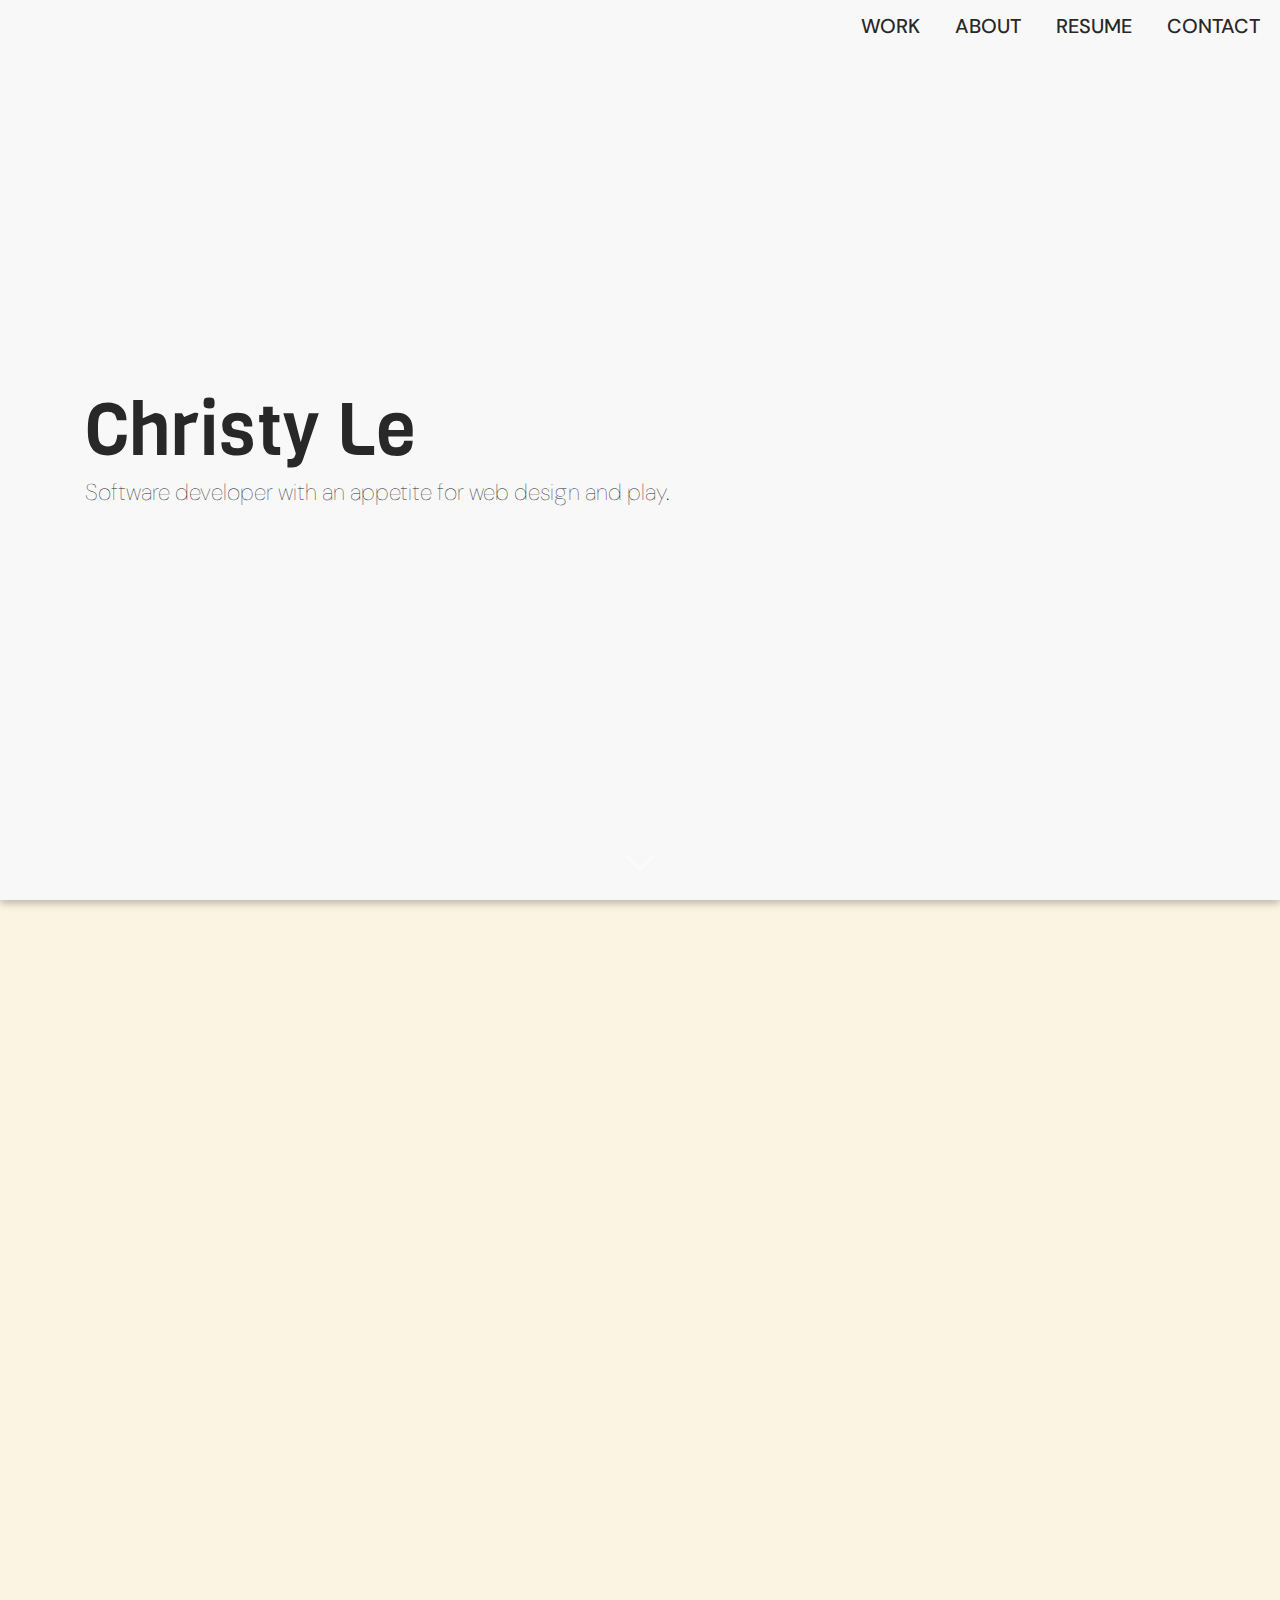
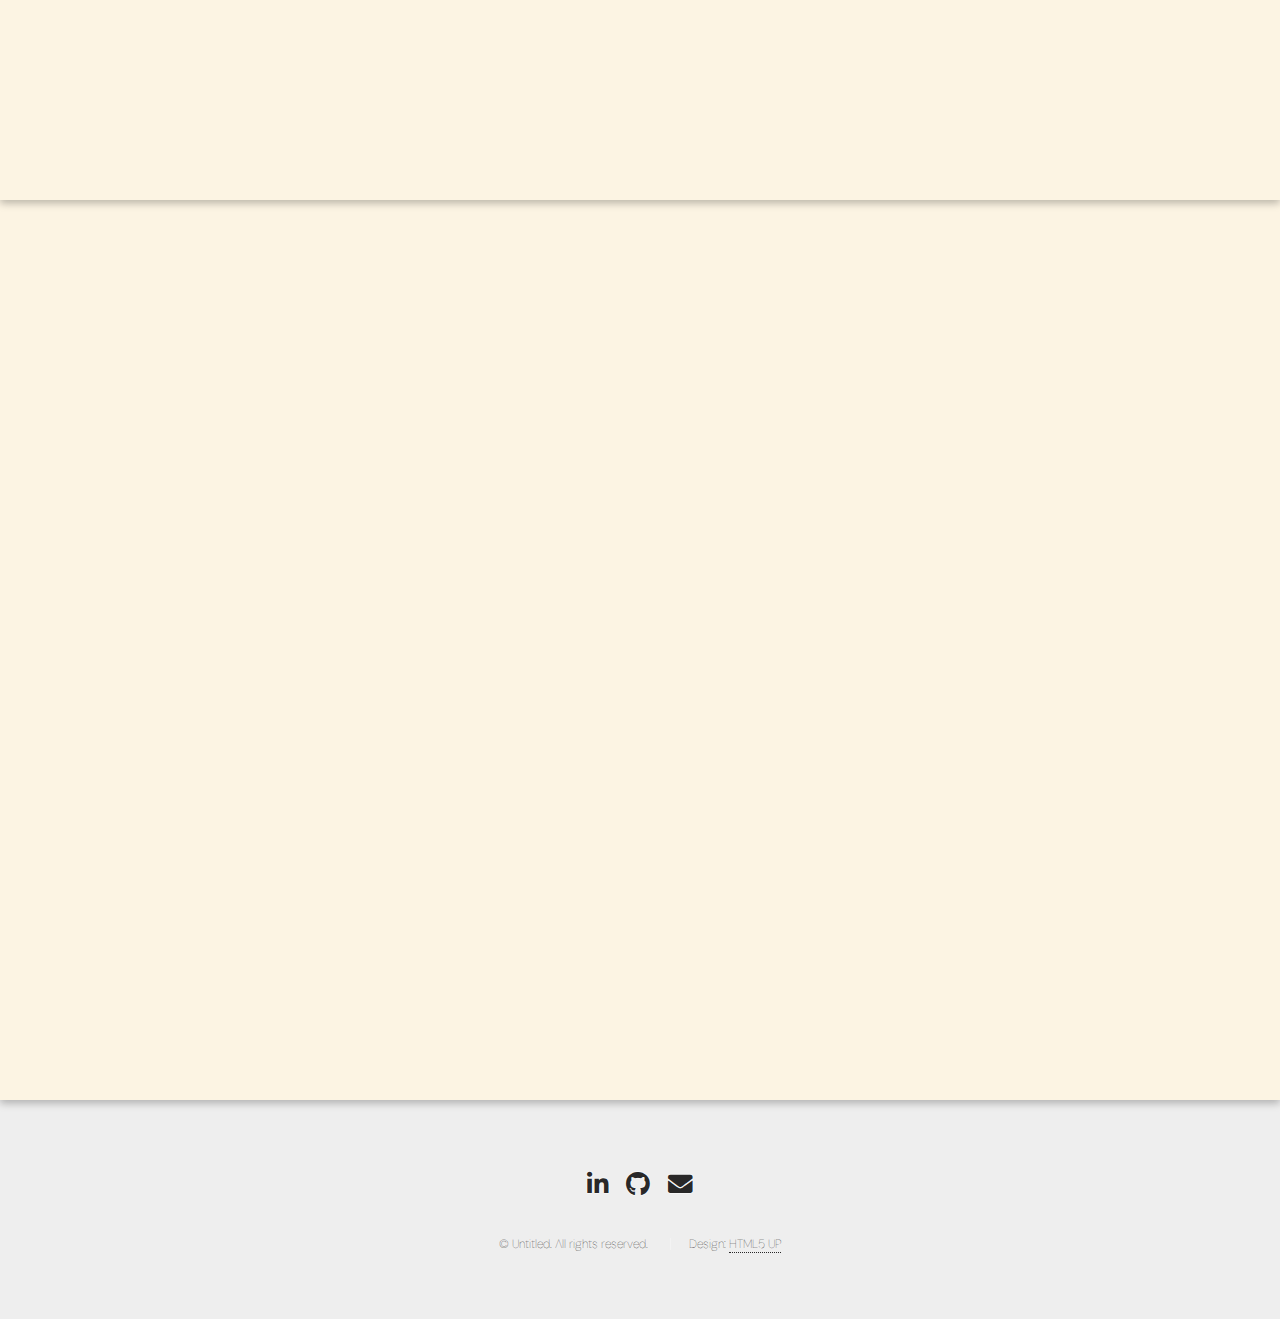
==== commit 423c701c: "removed filler sections" ====
--- a/index.html
+++ b/index.html
@@ -54,7 +54,7 @@
 			<div class="content">
 				<header class="banner--header--container">
 					<h1 class="banner--header">Christy Le</h1>
-					<p class="banner--paragraph">Software developer with a thirst for translating the abstract into the physical realm.</p>
+					<p class="banner--paragraph">Software developer with an appetite for web design and play.</p>
 				</header>
 			</div>
 			<a href="#projectOne" class="goto-next scrolly">Next</a>
@@ -107,7 +107,7 @@
 
 
 		<!-- Four -->
-		<section id="four" class="wrapper style1 special fade-up">
+		<!-- <section id="four" class="wrapper style1 special fade-up">
 			<div class="container">
 				<header class="major">
 					<h2>Accumsan sed tempus adipiscing blandit</h2>
@@ -153,10 +153,10 @@
 					</ul>
 				</footer>
 			</div>
-		</section>
+		</section> -->
 
 		<!-- Five -->
-		<section id="five" class="wrapper style2 special fade">
+		<!-- <section id="five" class="wrapper style2 special fade">
 			<div class="container">
 				<header>
 					<h2>Magna faucibus lorem diam</h2>
@@ -171,16 +171,13 @@
 					</div>
 				</form>
 			</div>
-		</section>
+		</section> -->
 
 		<!-- Footer -->
 		<footer id="footer">
 			<ul class="icons">
-				<li><a href="#" class="icon brands alt fa-twitter"><span class="label">Twitter</span></a></li>
-				<li><a href="#" class="icon brands alt fa-facebook-f"><span class="label">Facebook</span></a></li>
-				<li><a href="#" class="icon brands alt fa-linkedin-in"><span class="label">LinkedIn</span></a></li>
-				<li><a href="#" class="icon brands alt fa-instagram"><span class="label">Instagram</span></a></li>
-				<li><a href="#" class="icon brands alt fa-github"><span class="label">GitHub</span></a></li>
+				<li><a href="https://www.linkedin.com/in/lechristy/" class="icon brands alt fa-linkedin-in"><span class="label">LinkedIn</span></a></li>
+				<li><a href="https://github.com/lechrsty" class="icon brands alt fa-github"><span class="label">GitHub</span></a></li>
 				<li><a href="#" class="icon solid alt fa-envelope"><span class="label">Email</span></a></li>
 			</ul>
 			<ul class="copyright">
--- a/assets/css/main.css
+++ b/assets/css/main.css
@@ -238,7 +238,6 @@
 .banner--header {
 	font-size: 4.75em;
 	margin-bottom: 0;
-	text-transform: uppercase;
 	letter-spacing: .002em;
 }
 
@@ -257,7 +256,6 @@
 	font-weight: 300;
 	line-height: 1em;
 	margin: 0 0 1em 0;
-	text-transform: uppercase;
 }
 
 h1 a,
@@ -297,7 +295,6 @@
 	font-size: 1.1em;
 	font-weight: 600;
 	letter-spacing: 1px;
-	text-transform: uppercase;
 }
 
 h4 {
@@ -306,7 +303,6 @@
 	font-weight: 600;
 	letter-spacing: 1px;
 	line-height: 1.5em;
-	text-transform: uppercase;
 }
 
 h5 {
@@ -748,7 +744,7 @@
 	-webkit-animation: overlay-hide 1.5s ease-in forwards !important;
 	-ms-animation: overlay-hide 1.5s ease-in forwards !important;
 	animation: overlay-hide 1.5s ease-in forwards !important;
-	background: #CEBFA3;
+	background: #c1c1c1;
 	content: '';
 	display: block;
 	height: 100%;
@@ -3632,7 +3628,7 @@
 /* Banner */
 
 #subpage-banner {
-	background-color: #FCF4E3;
+	background-color: #eee;
 }
 
 #subpage-banner:before {
@@ -3644,7 +3640,7 @@
 }
 
 #subpage-banner:after {
-	background-color: #FCF4E3;
+	background-color: #eee;
 	display: block;
 	height: 100%;
 	left: 0;
@@ -3666,7 +3662,7 @@
 
 #banner {
 	background-attachment: fixed;
-	background-color: #FCF4E3;
+	background-color: #eee;
 	/* background-image: url("../../images/banner.jpg"); */
 	background-position: center center;
 	background-size: cover;
@@ -3690,7 +3686,7 @@
 			background-image: -webkit-linear-gradient(top, rgba(23, 24, 32, 0.95), rgba(23, 24, 32, 0.95)), url("images/overlay.png");;
 			background-image: -ms-linear-gradient(top, rgba(23, 24, 32, 0.95), rgba(23, 24, 32, 0.95)), url("images/overlay.png");;
 			background-image: linear-gradient(top, rgba(23, 24, 32, 0.95), rgba(23, 24, 32, 0.95)), url("images/overlay.png");; */
-	background-color: #FCF4E3;
+	background-color: #f8f8f8;
 	content: '';
 	display: block;
 	height: 100%;
@@ -3749,7 +3745,7 @@
 /* Footer */
 
 #footer {
-	background: #FCF4E3;
+	background: #eee;
 	padding: 6em 0;
 	text-align: center;
 }
@@ -3905,7 +3901,7 @@
 	}
 
 	.spotlight .content {
-		background-color: #EBDEC7;
+		background-color: #eee;
 		border-width: 0 !important;
 		border-top-width: 0.35em !important;
 		bottom: auto !important;
@@ -3993,10 +3989,10 @@
 	}
 
 	/* Project */
-	div.project1 p {
+	/* div.project1 p {
 		font-size: 1.25em;
 		text-align: left;
-	}
+	} */
 
 	div.project1 h2 {
 		font-size: 3.25em;
@@ -4442,25 +4438,25 @@
 /* Projects */
 
 .project1 {
-	background: #EBDEC7;
+	background: #eee;
 }
 
 .project2 {
-	background: #EBDEC7;
+	background: #eee;
 }
 
 .project3 {
-	background: #EBDEC7;
+	background: #eee;
 }
 
 section#four {
 	padding-top: 10em;
 	padding-bottom: 5em;
-	background-color: #FCF4E3;
+	background-color: #eee;
 }
 
 section#five {
-	background-color: #FCF4E3;
+	background-color: #eee;
 }
 
 a.button.primary.small {
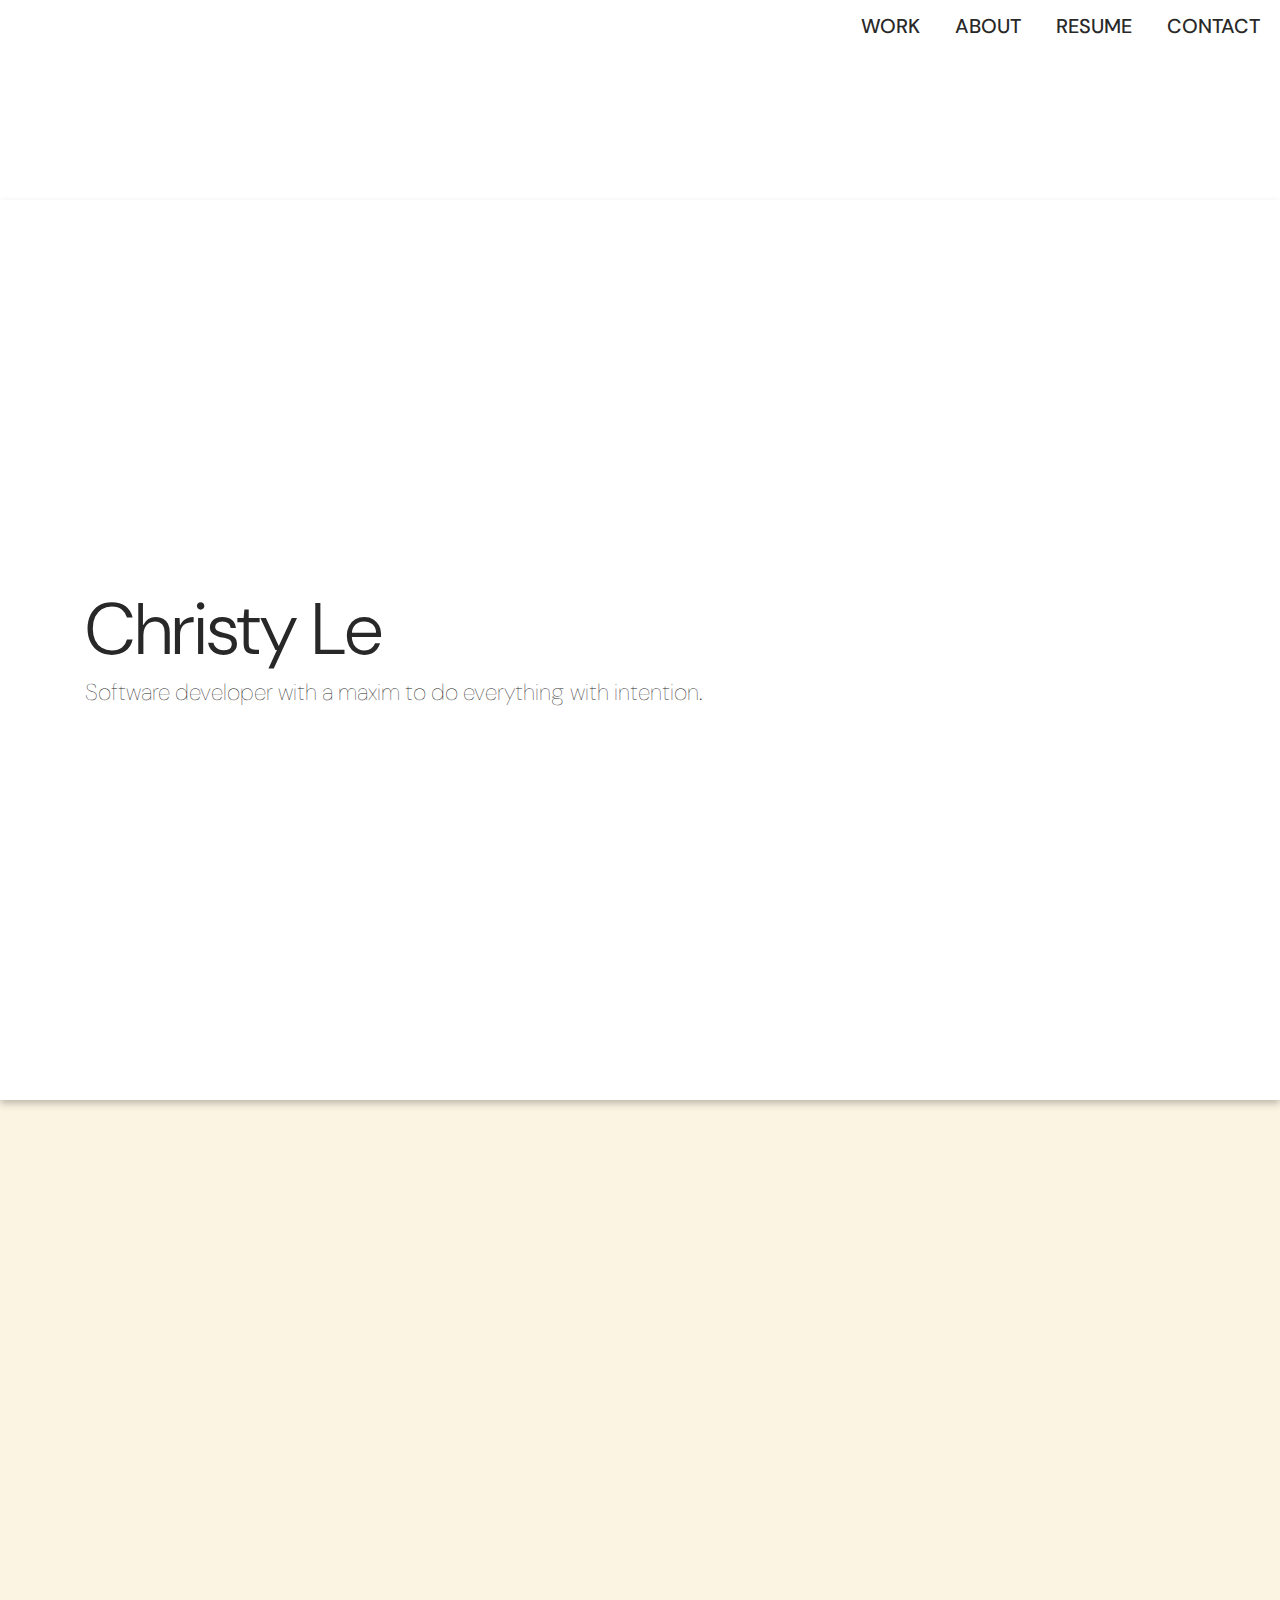
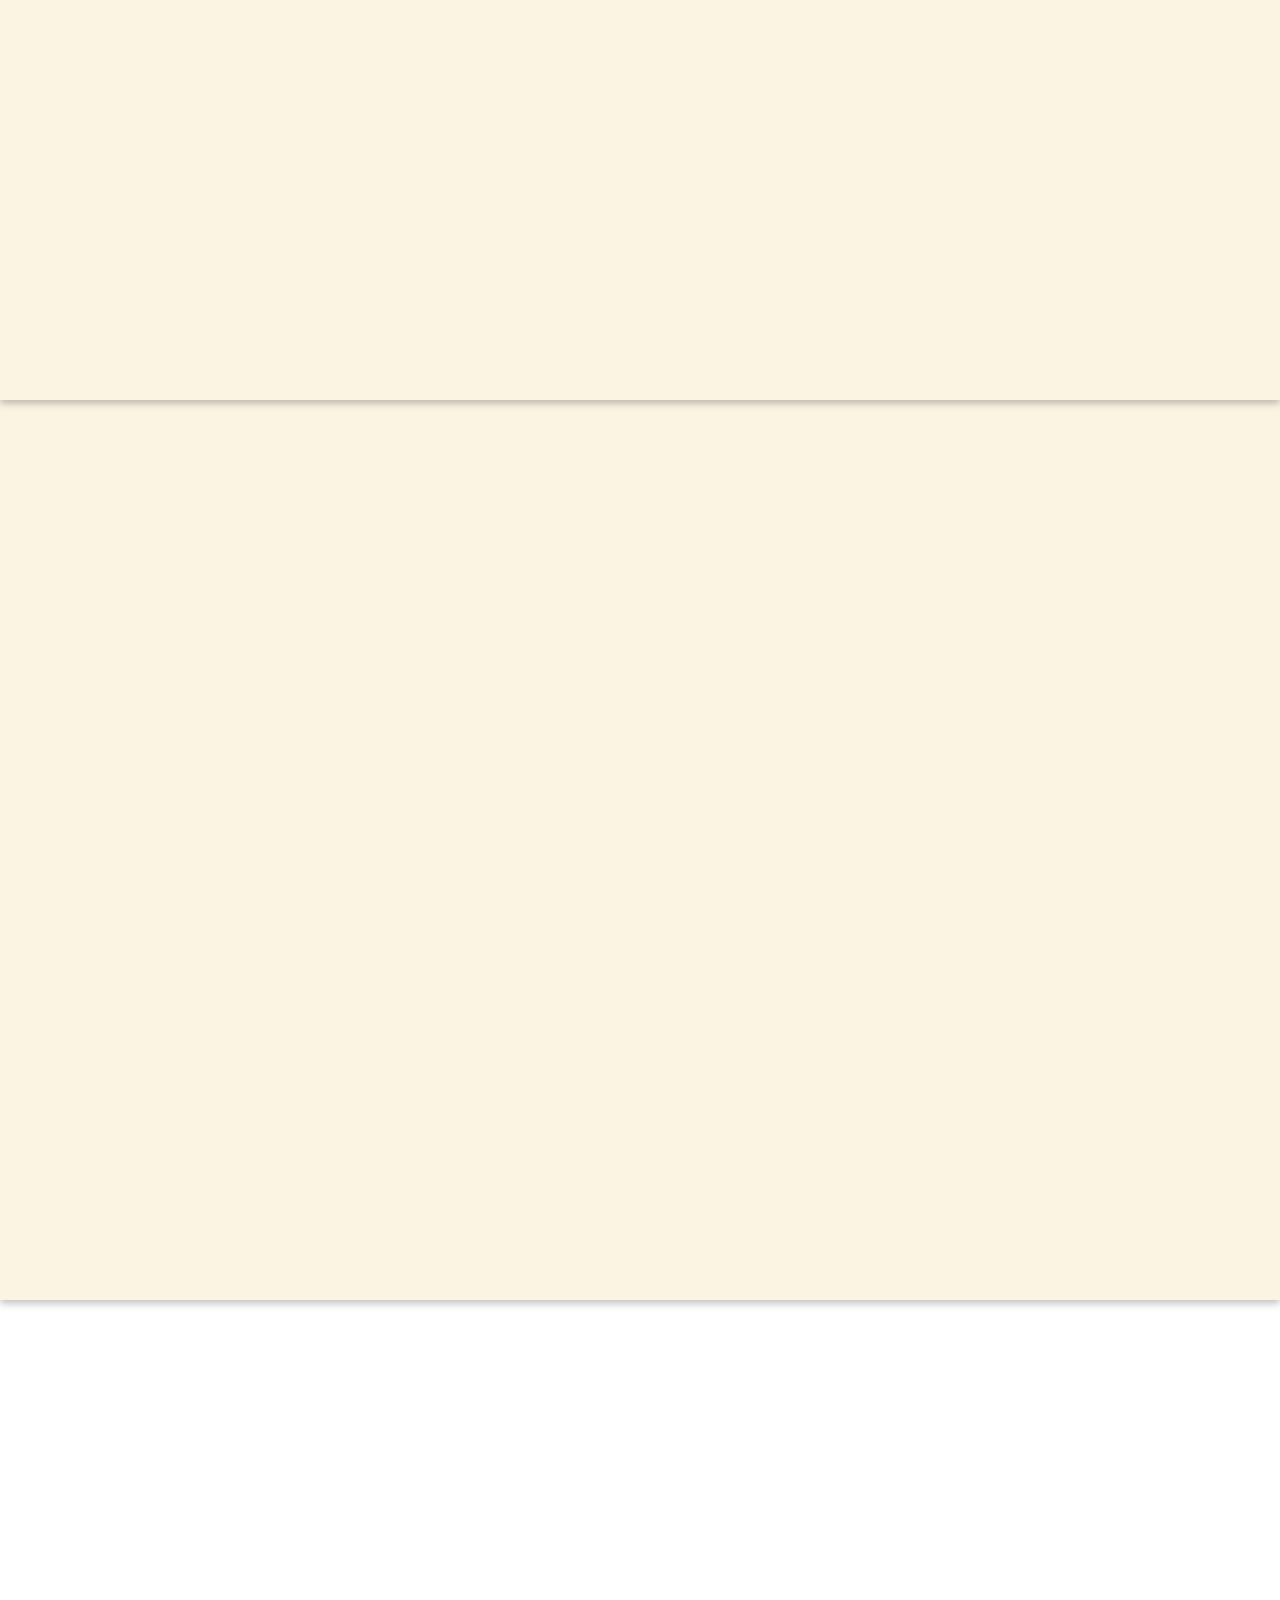
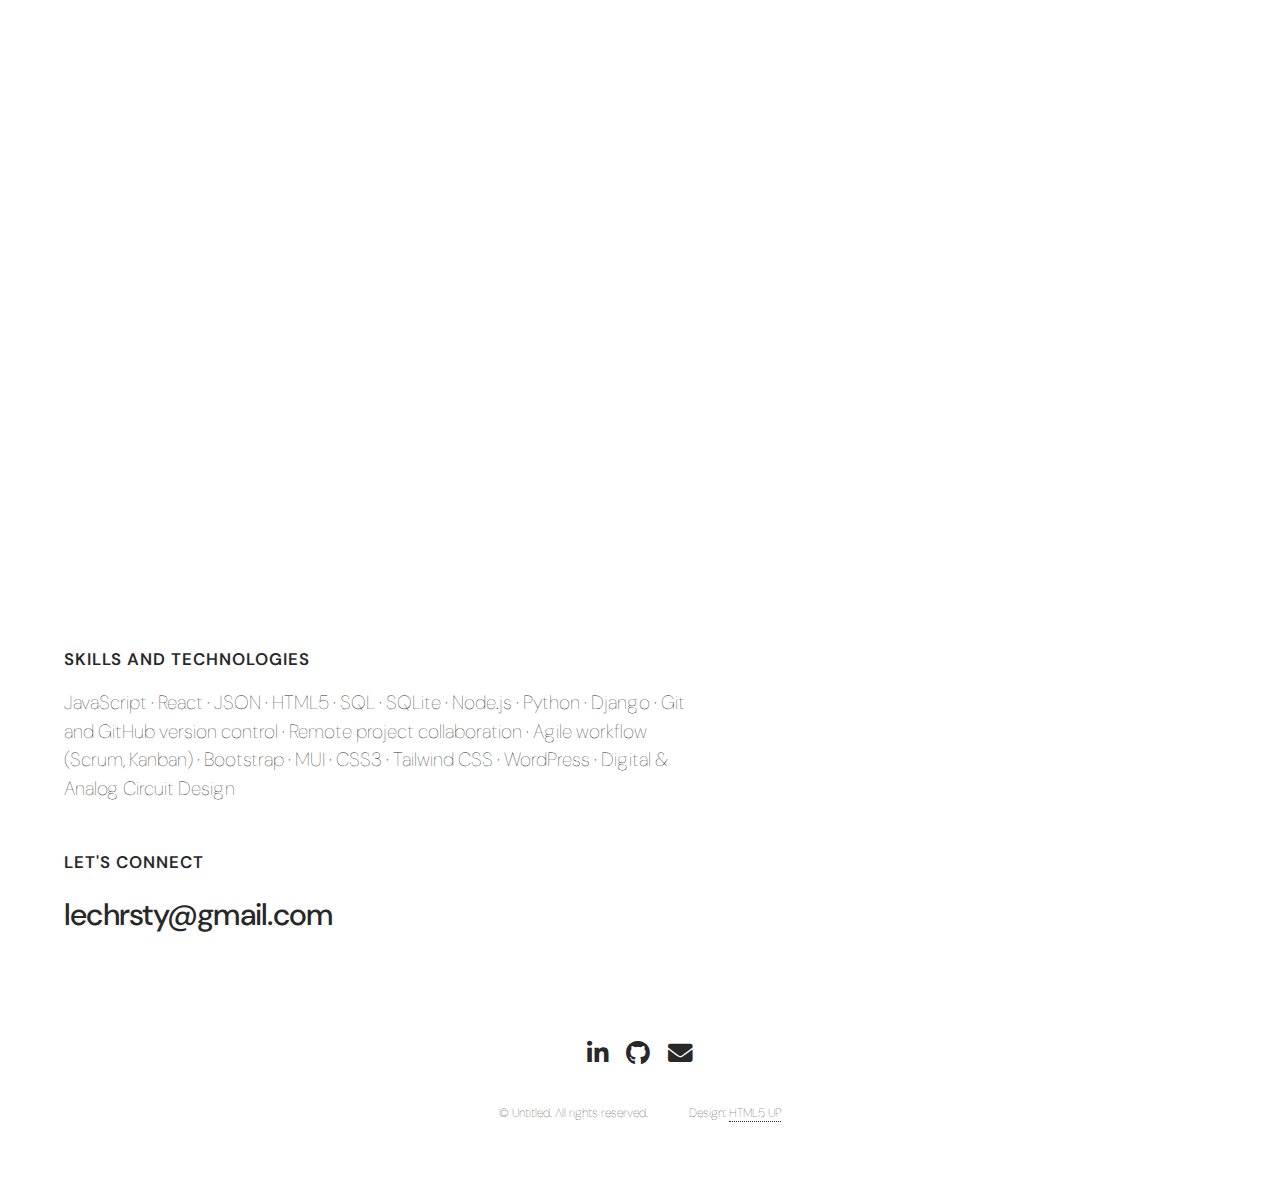
==== commit b7499531: "made monochromatic and added bio" ====
--- a/index.html
+++ b/index.html
@@ -41,7 +41,8 @@
 								</ul> -->
 					</li>
 					<li><a href="#about">About</a></li>
-					<li><a href="#resume">Resume</a></li>
+					<li><a href="https://www.canva.com/design/DAFWsJnZ9Nc/MFzycmU7IK7DViKWaIj5gA/view?utm_content=DAFWsJnZ9Nc&utm_campaign=designshare&utm_medium=link&utm_source=homepage_design_menu"
+							target="_blank">Resume</a></li>
 					<li><a href="#contact">Contact</a></li>
 					<!-- <li><a href="#" class="button primary">Sign Up</a></li> -->
 				</ul>
@@ -54,7 +55,7 @@
 			<div class="content">
 				<header class="banner--header--container">
 					<h1 class="banner--header">Christy Le</h1>
-					<p class="banner--paragraph">Software developer with an appetite for web design and play.</p>
+					<p class="banner--paragraph">Software developer with a maxim to do everything with intention.</p>
 				</header>
 			</div>
 			<a href="#projectOne" class="goto-next scrolly">Next</a>
@@ -104,87 +105,63 @@
 			</div>
 			<a href="#four" class="goto-next scrolly">Next</a>
 		</section>
+		<!-- About Me -- Four -->
+		<section id="about" class="wrapper style1 special fade-up">
+			<div class="container">
+				<header class="aboutMe">
+					<h3> Based in Seattle, Washington.
+						<br>
+						<br>
+						Empathy, curiosity, and transparency are the core driving forces in my life. I am committed to
+						providing a warm and personable touch in each of my interactions. This
+						includes being mindful of how I can bring this same level of sensitivity to my work. My strength
+						in effectively blending technical expertise with interpersonal skills allows me to create
+						meaningful connections with colleagues and clients alike.
+						<br>
+						<br>
+						In my efforts to contribute to and build a more equitable future for all, I believe it is crucial to recognize the potential that new technologies have to drive social impact and the role we want to create for ourselves in that story.
+					</h3>
+				</header>
+			</div>
+		</section>
 
-
-		<!-- Four -->
-		<!-- <section id="four" class="wrapper style1 special fade-up">
-			<div class="container">
-				<header class="major">
-					<h2>Accumsan sed tempus adipiscing blandit</h2>
-					<p>Iaculis ac volutpat vis non enim gravida nisi faucibus posuere arcu consequat</p>
-				</header>
-				<div class="box alt">
-					<div class="row gtr-uniform">
-						<section class="col-4 col-6-medium col-12-xsmall">
-							<span class="icon solid alt major fa-chart-area"></span>
-							<h3>Ipsum sed commodo</h3>
-							<p>Feugiat accumsan lorem eu ac lorem amet accumsan donec. Blandit orci porttitor.</p>
-						</section>
-						<section class="col-4 col-6-medium col-12-xsmall">
-							<span class="icon solid alt major fa-comment"></span>
-							<h3>Eleifend lorem ornare</h3>
-							<p>Feugiat accumsan lorem eu ac lorem amet accumsan donec. Blandit orci porttitor.</p>
-						</section>
-						<section class="col-4 col-6-medium col-12-xsmall">
-							<span class="icon solid alt major fa-flask"></span>
-							<h3>Cubilia cep lobortis</h3>
-							<p>Feugiat accumsan lorem eu ac lorem amet accumsan donec. Blandit orci porttitor.</p>
-						</section>
-						<section class="col-4 col-6-medium col-12-xsmall">
-							<span class="icon solid alt major fa-paper-plane"></span>
-							<h3>Non semper interdum</h3>
-							<p>Feugiat accumsan lorem eu ac lorem amet accumsan donec. Blandit orci porttitor.</p>
-						</section>
-						<section class="col-4 col-6-medium col-12-xsmall">
-							<span class="icon solid alt major fa-file"></span>
-							<h3>Odio laoreet accumsan</h3>
-							<p>Feugiat accumsan lorem eu ac lorem amet accumsan donec. Blandit orci porttitor.</p>
-						</section>
-						<section class="col-4 col-6-medium col-12-xsmall">
-							<span class="icon solid alt major fa-lock"></span>
-							<h3>Massa arcu accumsan</h3>
-							<p>Feugiat accumsan lorem eu ac lorem amet accumsan donec. Blandit orci porttitor.</p>
-						</section>
-					</div>
-				</div>
-				<footer class="major">
-					<ul class="actions special">
-						<li><a href="#" class="button">Magna sed feugiat</a></li>
-					</ul>
-				</footer>
-			</div>
-		</section> -->
-
-		<!-- Five -->
-		<!-- <section id="five" class="wrapper style2 special fade">
+		<!-- Facts -- Five -->
+		<section id="five" class=" style2 special fade">
 			<div class="container">
 				<header>
-					<h2>Magna faucibus lorem diam</h2>
-					<p>Ante metus praesent faucibus ante integer id accumsan eleifend</p>
+					<div class="about--section">
+						<h4>Skills and Technologies</h4>
+						<p>JavaScript · React · JSON · HTML5 · SQL · SQLite · Node.js · Python · Django · Git and GitHub
+							version control · Remote project collaboration · Agile workflow (Scrum, Kanban) · Bootstrap
+							· MUI · CSS3 · Tailwind CSS · WordPress · Digital & Analog Circuit Design </p>
+					</div>
 				</header>
-				<form method="post" action="#" class="cta">
-					<div class="row gtr-uniform gtr-50">
-						<div class="col-8 col-12-xsmall"><input type="email" name="email" id="email"
-								placeholder="Your Email Address" /></div>
-						<div class="col-4 col-12-xsmall"><input type="submit" value="Get Started" class="fit primary" />
-						</div>
+				<header>
+					<div class="about--section">
+						<h4>Let's connect</h4>
+						<h3>lechrsty@gmail.com</h3>
 					</div>
-				</form>
+				</header>
 			</div>
-		</section> -->
+	</div>
+	</section>
 
-		<!-- Footer -->
-		<footer id="footer">
-			<ul class="icons">
-				<li><a href="https://www.linkedin.com/in/lechristy/" class="icon brands alt fa-linkedin-in"><span class="label">LinkedIn</span></a></li>
-				<li><a href="https://github.com/lechrsty" class="icon brands alt fa-github"><span class="label">GitHub</span></a></li>
-				<li><a href="#" class="icon solid alt fa-envelope"><span class="label">Email</span></a></li>
-			</ul>
-			<ul class="copyright">
-				<li>&copy; Untitled. All rights reserved.</li>
-				<li>Design: <a href="http://html5up.net">HTML5 UP</a></li>
-			</ul>
-		</footer>
+	</div>
+
+	<!-- Footer -->
+	<footer id="footer">
+		<ul class="icons">
+			<li><a href="https://www.linkedin.com/in/lechristy/" class="icon brands alt fa-linkedin-in"><span
+						class="label">LinkedIn</span></a></li>
+			<li><a href="https://github.com/lechrsty" class="icon brands alt fa-github"><span
+						class="label">GitHub</span></a></li>
+			<li><a href="#" class="icon solid alt fa-envelope"><span class="label">Email</span></a></li>
+		</ul>
+		<ul class="copyright">
+			<li>&copy; Untitled. All rights reserved.</li>
+			<li>Design: <a href="http://html5up.net">HTML5 UP</a></li>
+		</ul>
+	</footer>
 
 	</div>
 
--- a/assets/css/main.css
+++ b/assets/css/main.css
@@ -211,14 +211,14 @@
 	-ms-transition: border-color 0.2s ease-in-out, color 0.2s ease-in-out;
 	transition: border-color 0.2s ease-in-out, color 0.2s ease-in-out;
 	border-bottom: dotted 1px;
-	color: pink;
+	color: black;
 	text-decoration: none;
 }
 
-/* a:hover {
-			color: green !important;
-			border-bottom-color: transparent;
-		} */
+a:hover {
+	border-bottom-color: transparent;
+	font-style: italic;
+}
 
 strong,
 b {
@@ -270,12 +270,12 @@
 
 
 h1 {
-	font-family: 'Viga', sans-serif;
+	font-family: 'DM Sans', sans-serif;
 	letter-spacing: -0.025em;
 }
 
 h2 {
-	font-family: 'Viga', sans-serif;
+	font-family: 'DM Sans', sans-serif;
 	font-weight: 400;
 	font-size: 3em;
 	line-height: 1.5em;
@@ -298,11 +298,12 @@
 }
 
 h4 {
-	color: #6A8243;
+	color: #292929;
 	font-size: 1.1em;
 	font-weight: 600;
 	letter-spacing: 1px;
 	line-height: 1.5em;
+	text-transform: uppercase;
 }
 
 h5 {
@@ -310,7 +311,7 @@
 	line-height: 1.5em;
 	font-weight: 600;
 	letter-spacing: .1em;
-	color: #6A8243;
+	color: #292929;
 }
 
 h6 {
@@ -2316,7 +2317,7 @@
 header p {
 	color: #292828;
 	position: relative;
-	margin: 0 0 1.5em 0;
+	/* margin: 0 0 1.5em 0; */
 }
 
 header h2+p {
@@ -2335,7 +2336,7 @@
 header h5+p,
 header h6+p {
 	font-size: 1.25em;
-	margin-top: -0.6em;
+	/* margin-top: -0.6em; */
 	line-height: 1.5em;
 	width: 55%;
 }
@@ -2350,15 +2351,16 @@
 	text-align: center;
 }
 
+
+/* Border between sections */
 div.about--section:before {
-	background: #FFC74C;
+	/* background: #FFC74C; */
 	content: '';
 	display: inline-block;
 	height: 0.1em;
-	/* max-width: 60em; */
 	width: 90%;
-	margin-bottom: 2em;
-	margin-top: 3em;
+	/* margin-bottom: 2em;
+	margin-top: 3em; */
 }
 
 footer.major {
@@ -3303,7 +3305,7 @@
 .spotlight.left .content {
 	box-shadow: 10px 0 10px -10px rgba(0, 0, 0, 0.5);
 	left: 0;
-  }
+}
 
 .spotlight.right .content {
 	/* border-left-width: 0.35em; */
@@ -3359,10 +3361,11 @@
 
 .wrapper {
 	padding: 6em 0 4em 0;
+	background: white;
 }
 
 .wrapper.style2 {
-	background: #FCF4E3;
+	background: white;
 }
 
 .wrapper.style2 input[type="text"]:focus,
@@ -3590,9 +3593,9 @@
 	outline: 0;
 }
 
-#header nav ul li a:hover {
+/* #header nav ul li a:hover {
 	color: #FAA4A5;
-}
+} */
 
 #header nav ul li a.button,
 #header nav ul li span.button {
@@ -3686,7 +3689,7 @@
 			background-image: -webkit-linear-gradient(top, rgba(23, 24, 32, 0.95), rgba(23, 24, 32, 0.95)), url("images/overlay.png");;
 			background-image: -ms-linear-gradient(top, rgba(23, 24, 32, 0.95), rgba(23, 24, 32, 0.95)), url("images/overlay.png");;
 			background-image: linear-gradient(top, rgba(23, 24, 32, 0.95), rgba(23, 24, 32, 0.95)), url("images/overlay.png");; */
-	background-color: #f8f8f8;
+	background-color: white;
 	content: '';
 	display: block;
 	height: 100%;
@@ -3745,7 +3748,7 @@
 /* Footer */
 
 #footer {
-	background: #eee;
+	background: white;
 	padding: 6em 0;
 	text-align: center;
 }
@@ -3814,6 +3817,7 @@
 	select,
 	textarea {
 		font-size: 13pt;
+		padding-top: 200px;
 	}
 
 }
@@ -4009,13 +4013,14 @@
 		width: 90% !important;
 	}
 
-	div.about--section:before {
+	/* Borders between sections on mobile */
+	/* div.about--section:before {
 		background: #D39C3C;
 		content: '';
 		display: inline-block;
 		height: 0.1em;
 		width: 90%;
-	}
+	} */
 
 	div.about--section {
 		padding-left: 2em;
@@ -4203,7 +4208,7 @@
 		top: 0;
 		width: 100%;
 		z-index: 10001;
-		background: #D39C3C;
+		background: white;
 		/* box-shadow: 0 0.125em 0.125em 0 rgba(0, 0, 0, 0.125); */
 	}
 
@@ -4247,10 +4252,10 @@
 
 	#titleBar .toggle:before {
 		/* Nav bar block color */
-		background: #D39C3C;
+		background: white;
 		/* color: rgba(255, 255, 255, 0.5); */
 		/* Nav bar hamburger lines color */
-		color: #FCF4E3;
+		color: #292828;
 		content: '\f0c9';
 		display: block;
 		font-size: 18px;
@@ -4285,7 +4290,7 @@
 		width: 275px;
 		z-index: 10002;
 		/* mobile menu color */
-		background: #b7412a;
+		background: #292929;
 		padding: 0.75em 1.25em;
 	}
 
@@ -4299,9 +4304,9 @@
 		text-decoration: none;
 	}
 
-	#navPanel .link:hover {
+	/* #navPanel .link:hover {
 		color: inherit !important;
-	}
+	} */
 
 	#navPanel .link:first-child {
 		border-top: 0;
@@ -4452,11 +4457,11 @@
 section#four {
 	padding-top: 10em;
 	padding-bottom: 5em;
-	background-color: #eee;
+	background-color: white;
 }
 
 section#five {
-	background-color: #eee;
+	background-color: white;
 }
 
 a.button.primary.small {
@@ -4475,7 +4480,7 @@
 .aboutMe {
 	margin: 0 auto;
 	position: relative;
-	text-align: left;
+	text-align: center;
 	width: 60%;
 }
 
@@ -4487,139 +4492,24 @@
 	border-radius: 100%;
 }
 
-/* a:hover .blue {
-		color: blue;
-	}
-	
-	a span {
-			transition: all 0.5s ease;
-	}
-	
-	a:hover .red {
-		color: red;
-	}
-	
-	a:hover .yellow {
-		color: yellow;
-	}
-	
-	a:hover .green {
-		color: green;
-	} */
-
-
-
-/* Hover Images  */
-
-/* Mech board */
-.hover-mech {
-	display: inline;
-	pointer-events: auto;
-	cursor: pointer;
-}
-
-.hover-mech-img {
-	visibility: hidden;
-}
-
-body:not(.mobile) .hover-mech:hover+.hover-mech-img {
-	visibility: visible;
-	pointer-events: none;
-}
-
-.hover-mech-img {
-	display: flex;
-	position: fixed;
-	top: 45%;
-	left: 70%;
-	transform: translate(-50%, -50%);
-	z-index: 1;
-	pointer-events: none;
-	flex-direction: column;
-	align-items: center;
-	justify-content: center;
-	border-radius: 5%;
-
-	/* Change width and height to scale images */
-	width: 28vw;
-	height: 63vh;
-}
-
-.hover-mech img {
-	max-width: 100% !important;
-	max-height: 100% !important;
-	width: auto !important;
-	height: auto !important;
-	margin-bottom: 0;
-}
-
-
-
-/* Piggies */
-.hover-piggies {
-	display: inline;
-	pointer-events: auto;
-	cursor: pointer;
-}
-
-.hover-piggies-img {
-	visibility: hidden;
-}
-
-body:not(.mobile) .hover-piggies:hover+.hover-piggies-img {
-	visibility: visible;
-	pointer-events: none;
-}
-
-.hover-piggies-img {
-	display: flex;
-	position: fixed;
-	top: 35%;
-	left: 65%;
-	transform: translate(-50%, -50%);
-	z-index: 1;
-	pointer-events: none;
-	flex-direction: column;
-	align-items: center;
-	justify-content: center;
-
-	/* Change width and height to scale images */
-	width: 25vw;
-	height: 35vh;
-}
-
-/* Toys */
-.hover-toys {
-	display: inline;
-	pointer-events: auto;
-	cursor: pointer;
-}
-
-.hover-toys-img {
-	visibility: hidden;
-}
-
-body:not(.mobile) .hover-toys:hover+.hover-toys-img {
-	visibility: visible;
-	pointer-events: none;
-}
-
-.hover-toys-img {
-	display: flex;
-	position: fixed;
-	top: 55%;
-	left: 75%;
-	transform: translate(-50%, -50%);
-	z-index: 1;
-	pointer-events: none;
-	flex-direction: column;
-	align-items: center;
-	justify-content: center;
-	border-radius: 100%;
-
-	/* Change width and height to scale images */
-	width: 28vw;
-	height: 38vh;
+a:hover .blue {
+	color: blue;
+}
+
+a span {
+	transition: all 0.5s ease;
+}
+
+a:hover .red {
+	color: red;
+}
+
+a:hover .yellow {
+	color: yellow;
+}
+
+a:hover .green {
+	color: green;
 }
 
 
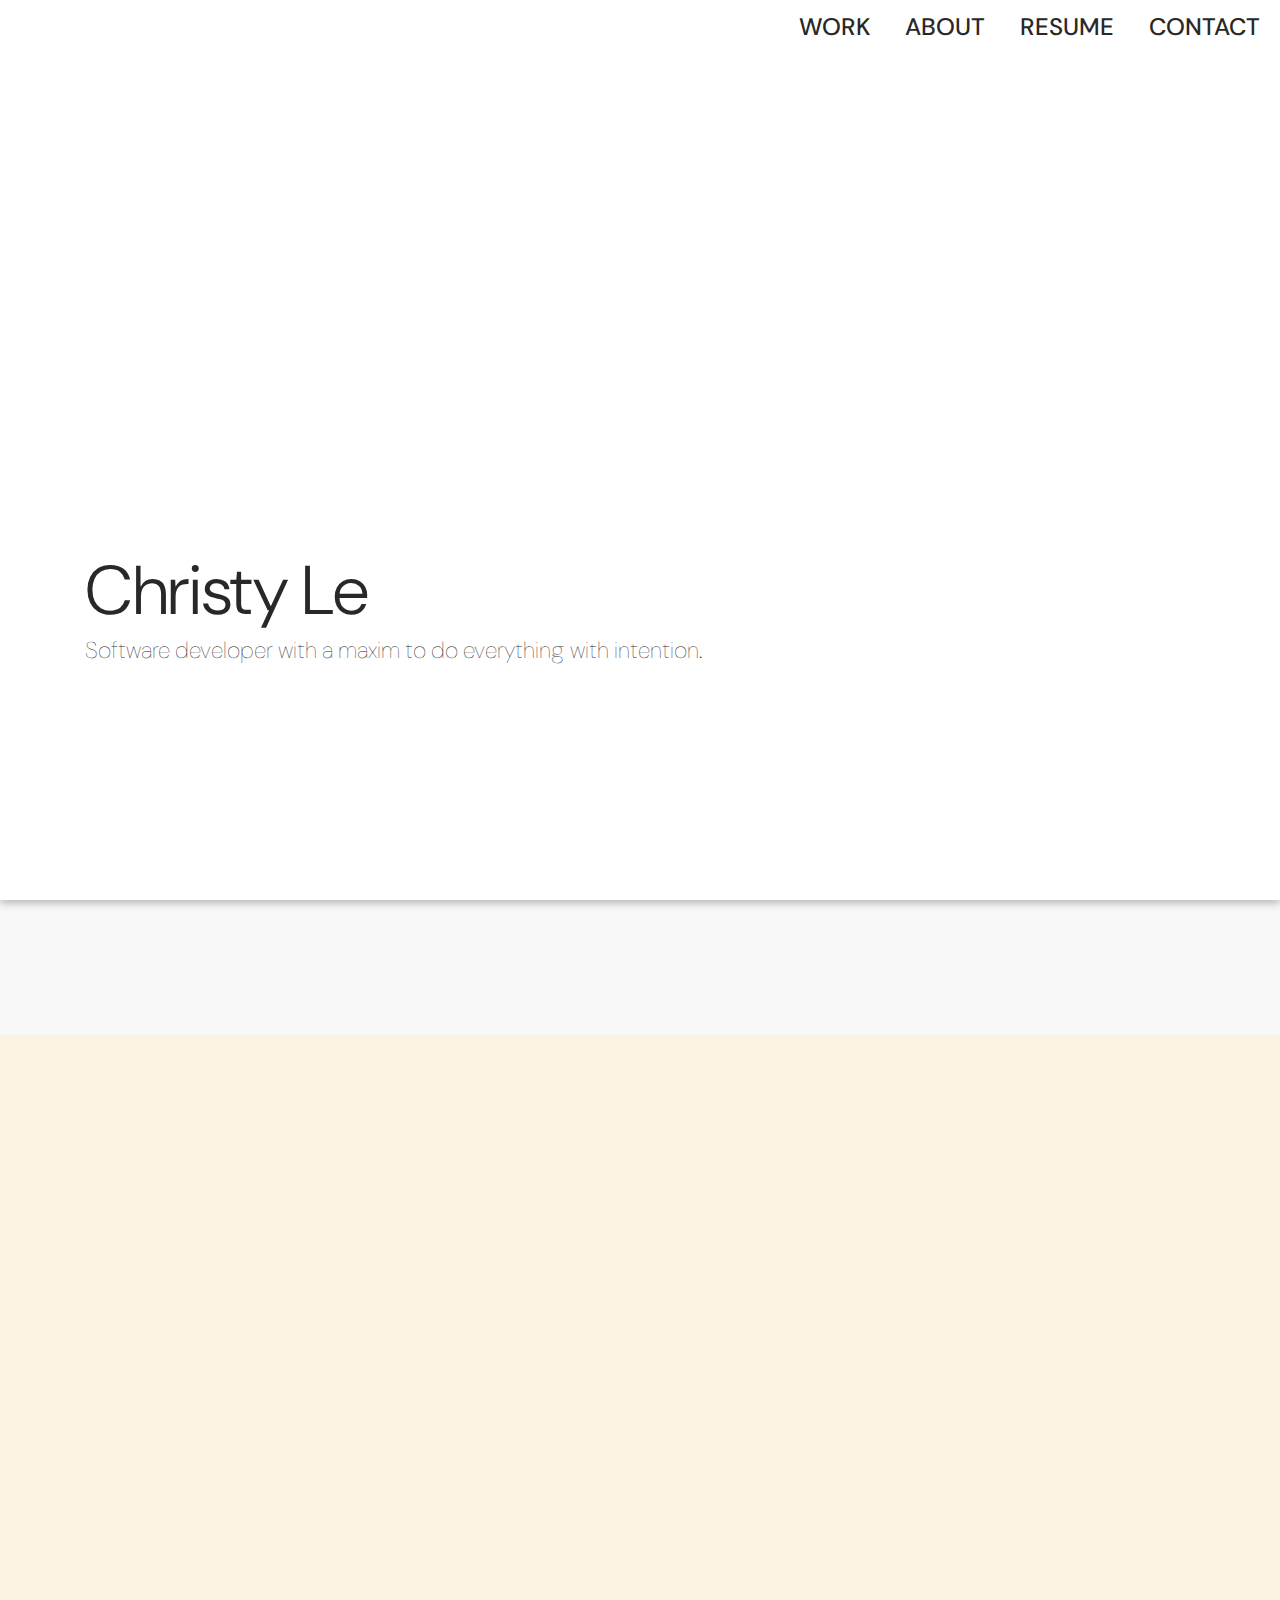
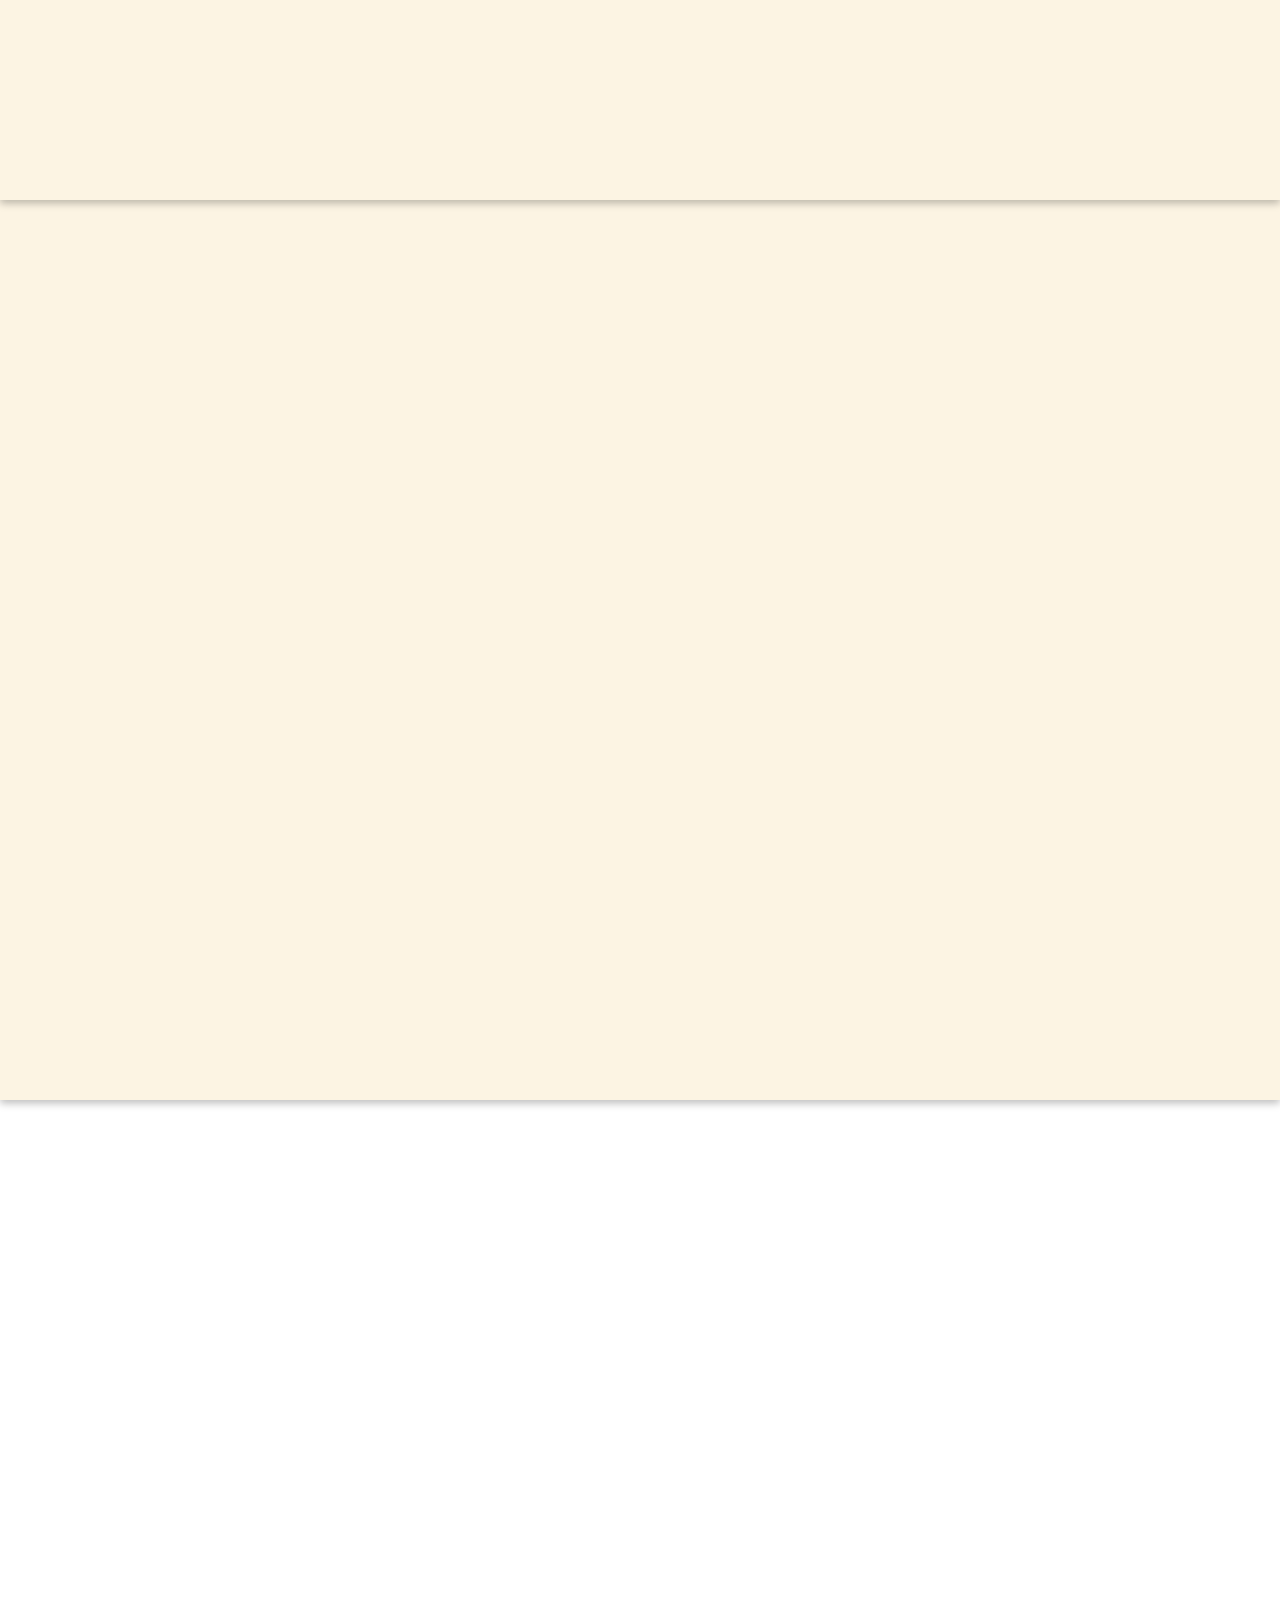
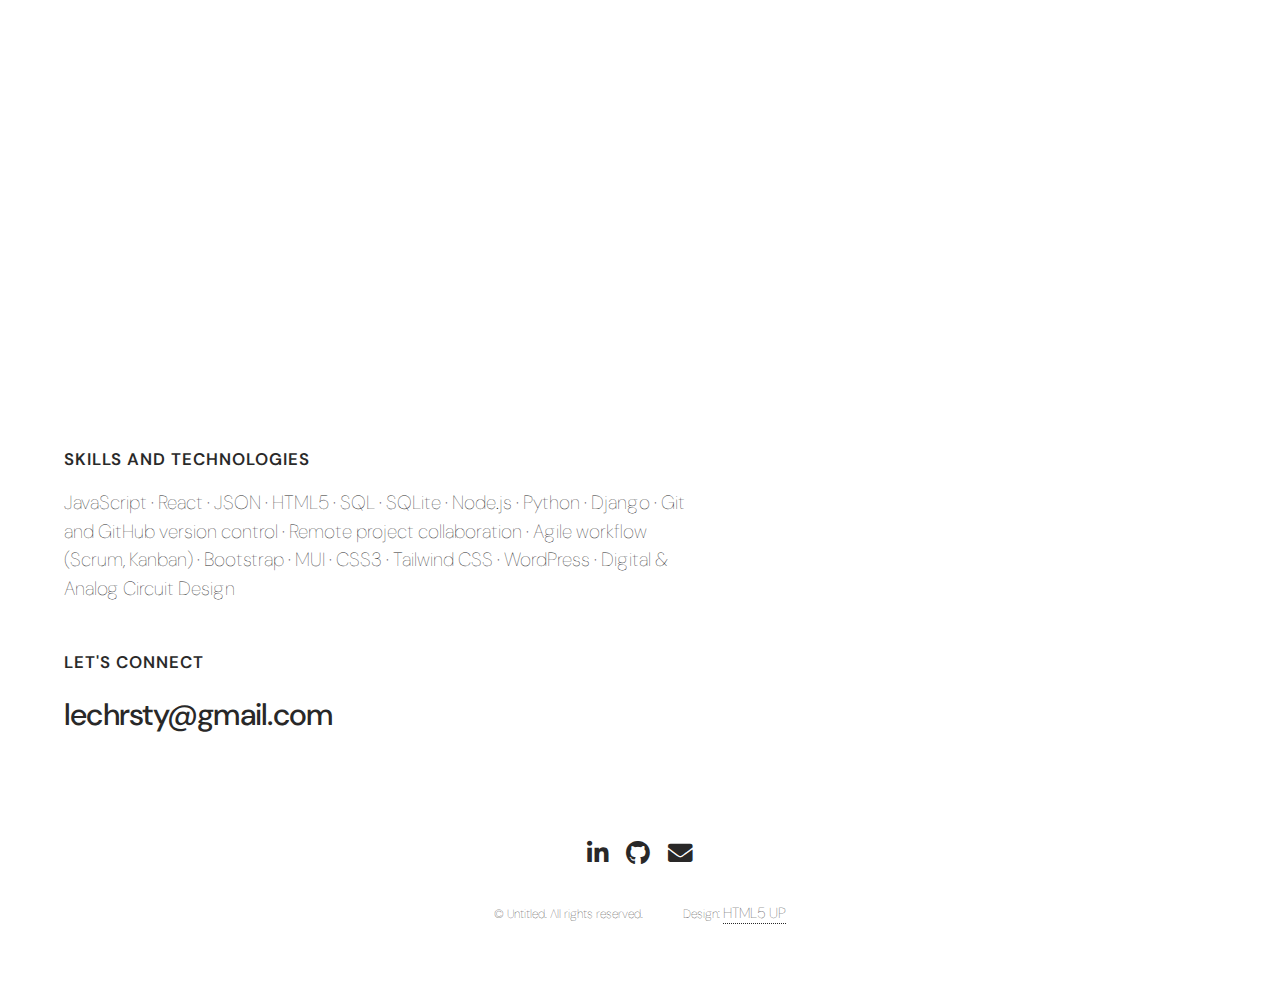
==== commit 7371b694: "good commit" ====
--- a/index.html
+++ b/index.html
@@ -43,7 +43,7 @@
 					<li><a href="#about">About</a></li>
 					<li><a href="https://www.canva.com/design/DAFWsJnZ9Nc/MFzycmU7IK7DViKWaIj5gA/view?utm_content=DAFWsJnZ9Nc&utm_campaign=designshare&utm_medium=link&utm_source=homepage_design_menu"
 							target="_blank">Resume</a></li>
-					<li><a href="#contact">Contact</a></li>
+					<li><a href="#five">Contact</a></li>
 					<!-- <li><a href="#" class="button primary">Sign Up</a></li> -->
 				</ul>
 			</nav>
--- a/assets/css/main.css
+++ b/assets/css/main.css
@@ -213,6 +213,7 @@
 	border-bottom: dotted 1px;
 	color: black;
 	text-decoration: none;
+	font-size: larger;
 }
 
 a:hover {
@@ -236,14 +237,17 @@
 }
 
 .banner--header {
-	font-size: 4.75em;
+	font-size: 4.5em;
 	margin-bottom: 0;
 	letter-spacing: .002em;
+	text-align: left;
+
 }
 
 .banner--paragraph {
 	margin-top: 0;
 	font-size: 1.5em;
+	text-align: left;
 }
 
 h1,
@@ -3701,7 +3705,7 @@
 
 #banner .content {
 	display: inline-block;
-	/* margin-top: 25%; */
+	margin-top: 25%;
 	margin-right: 1%;
 	max-width: 95%;
 	padding: 6em;
@@ -3817,7 +3821,6 @@
 	select,
 	textarea {
 		font-size: 13pt;
-		padding-top: 200px;
 	}
 
 }
